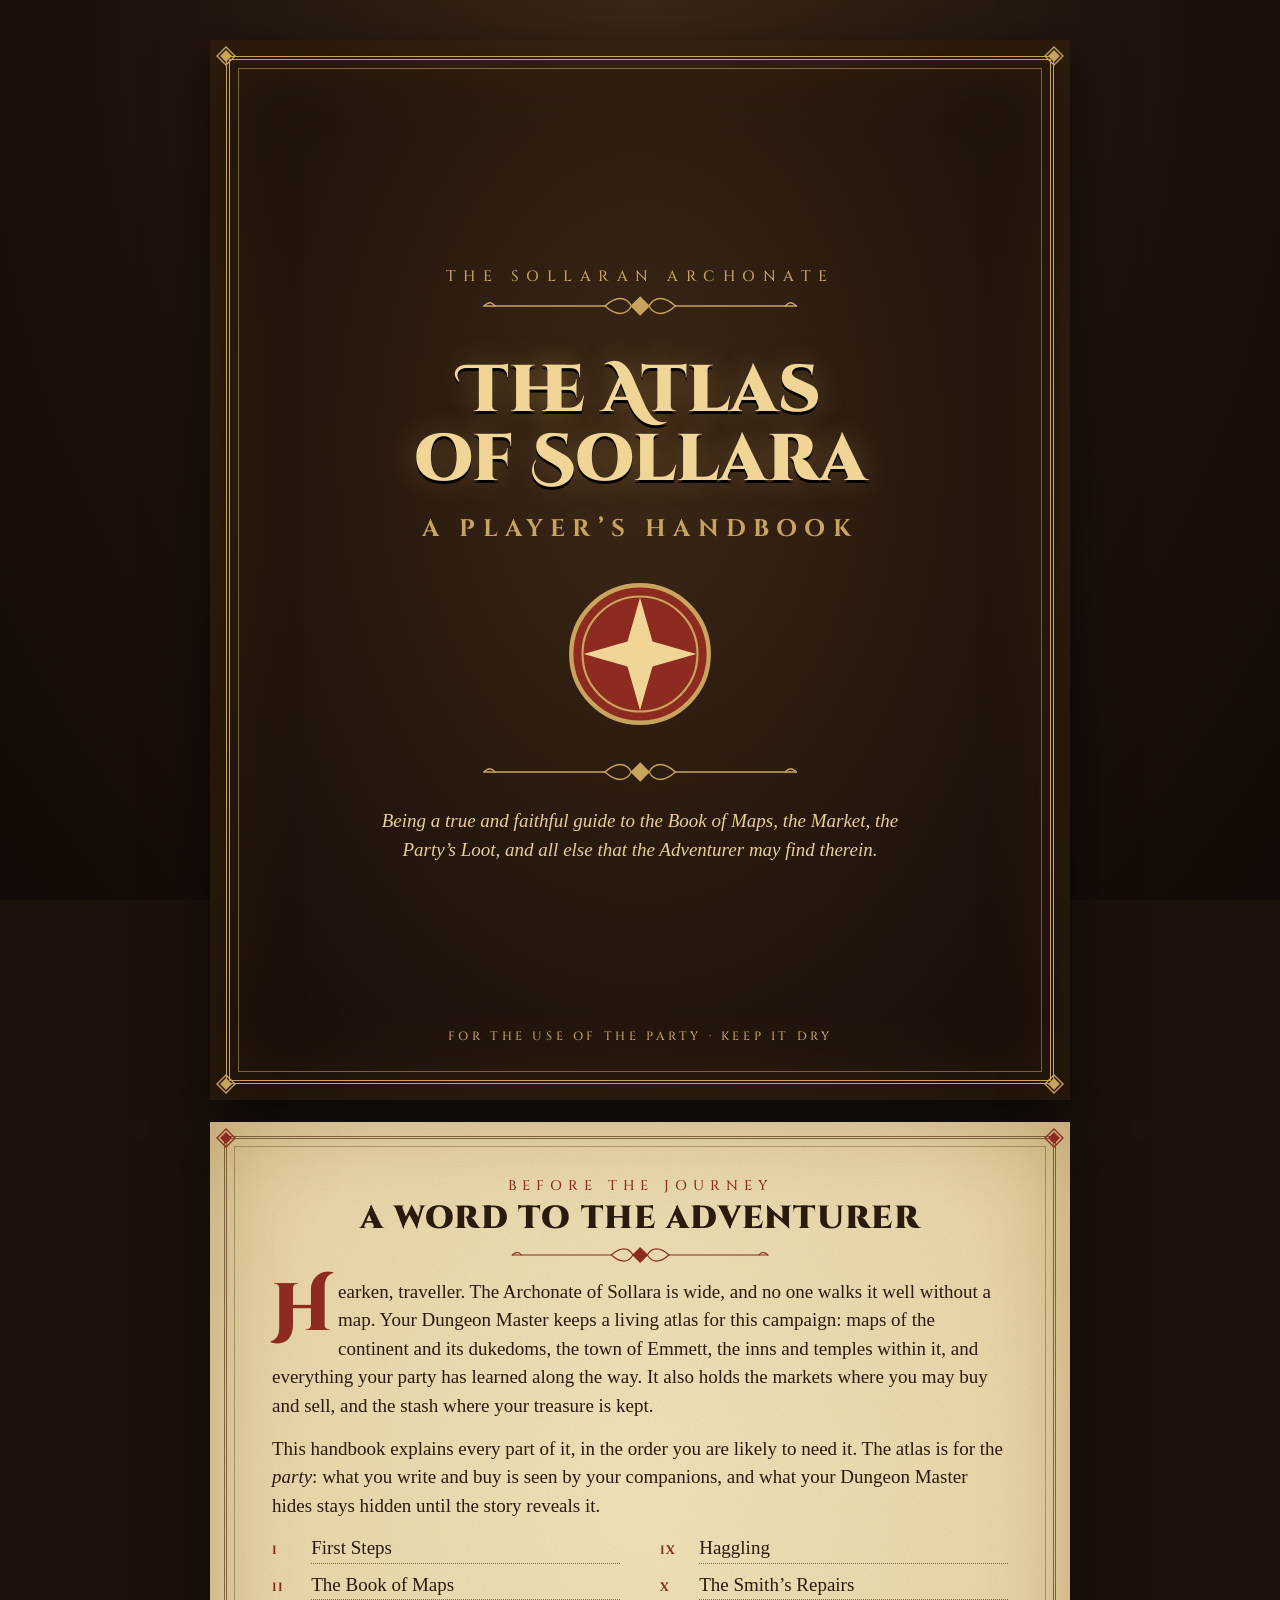
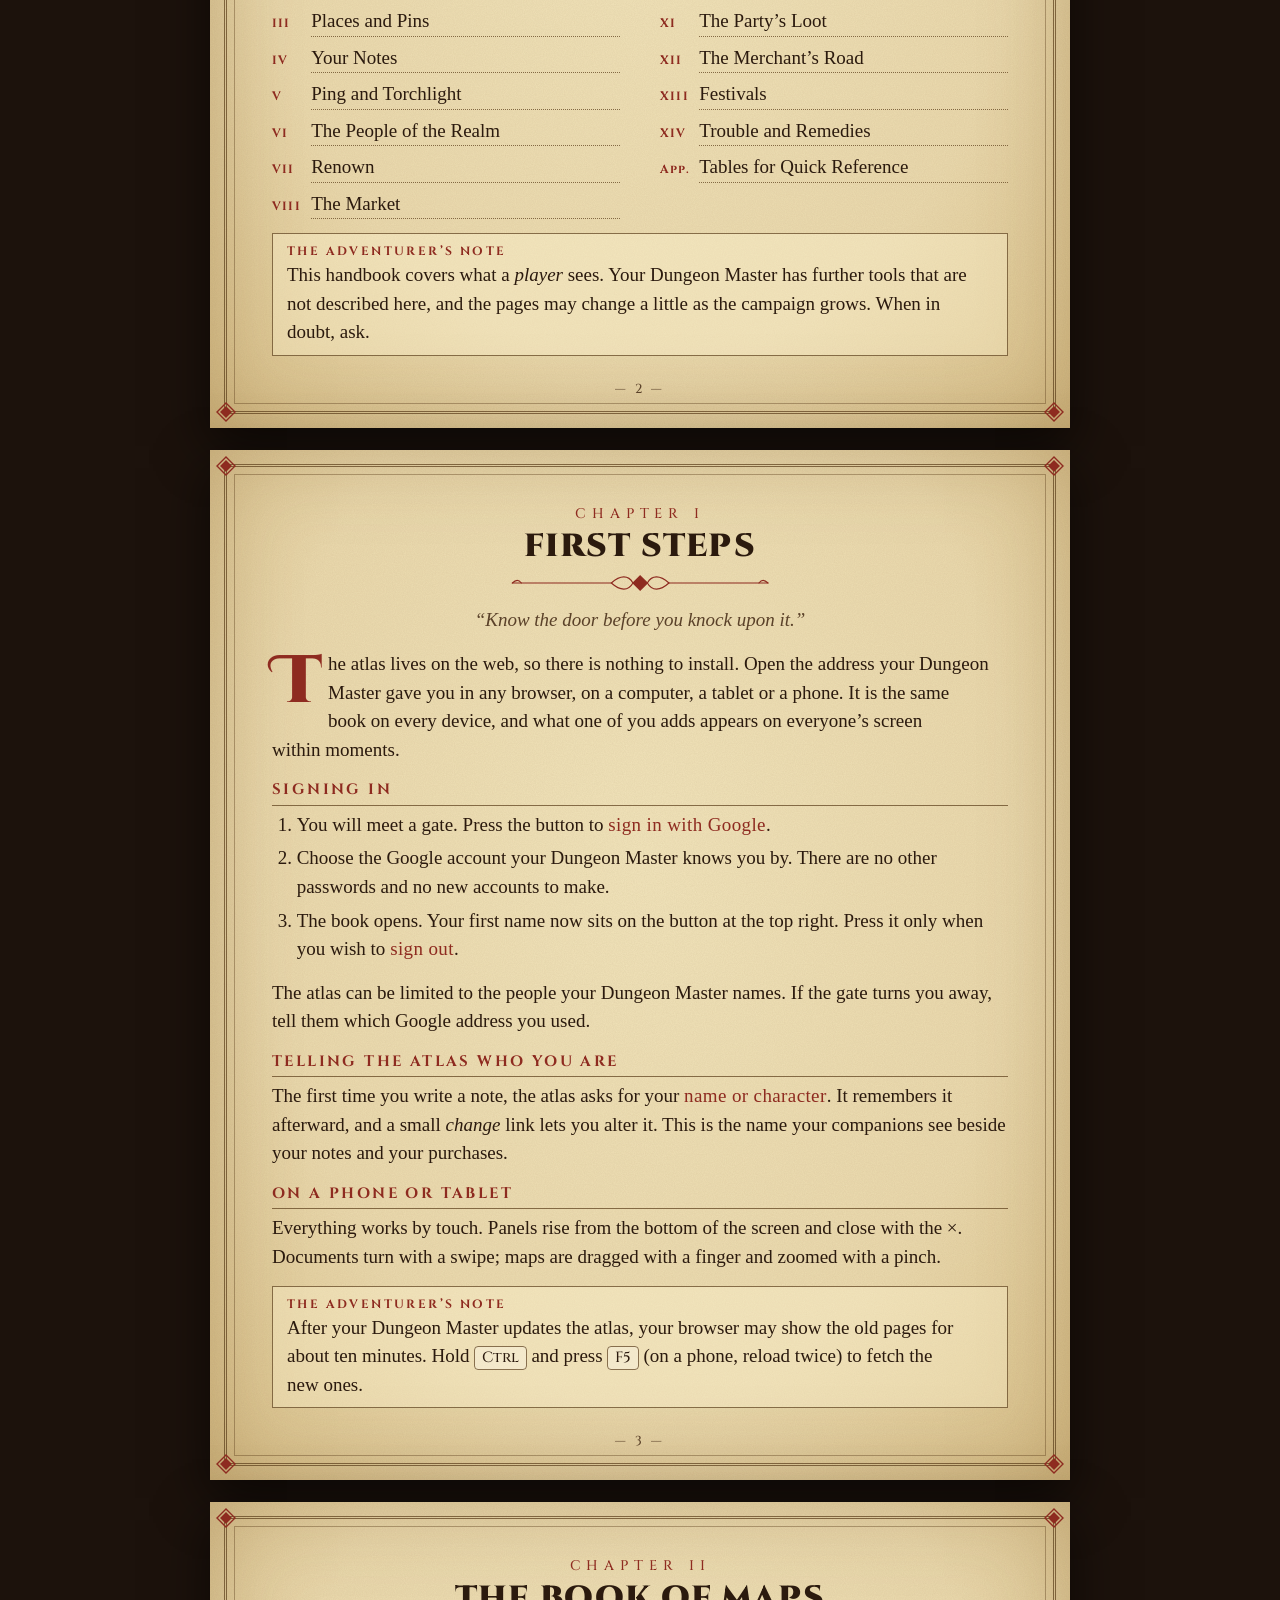
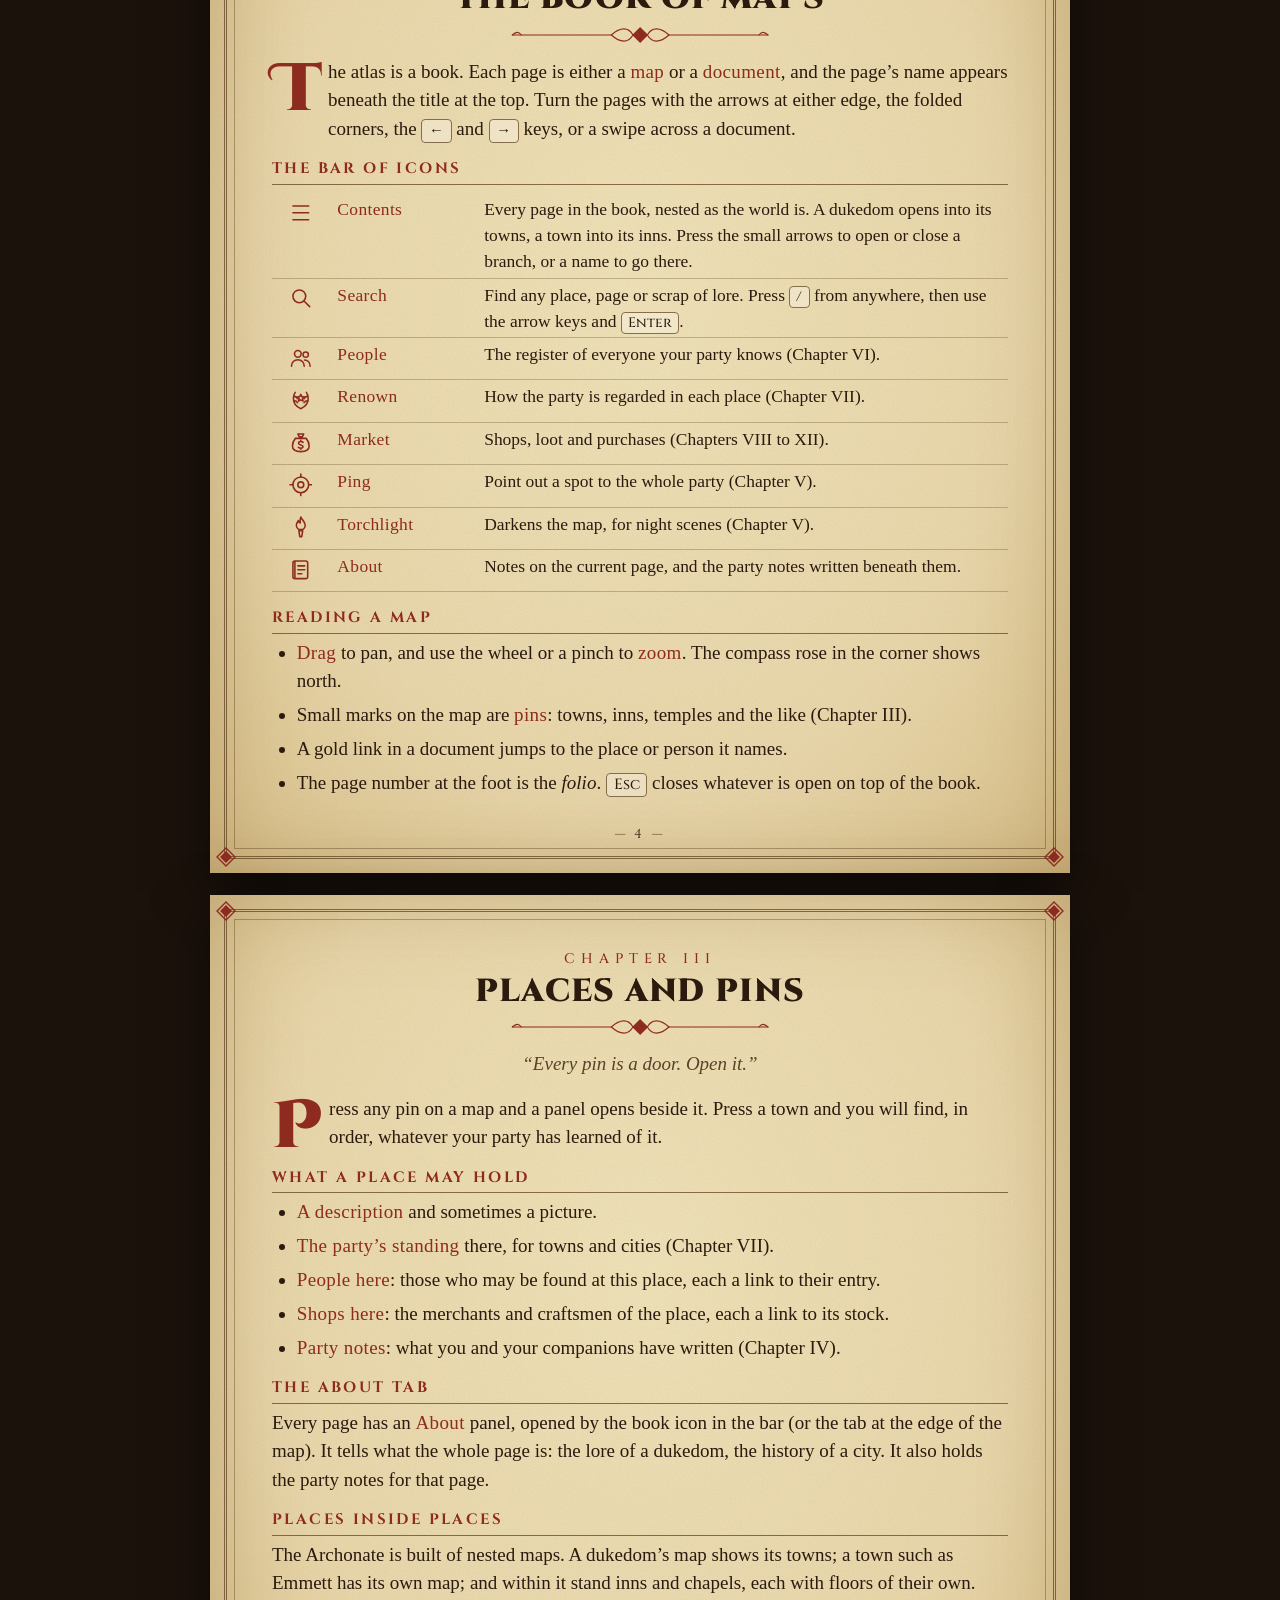
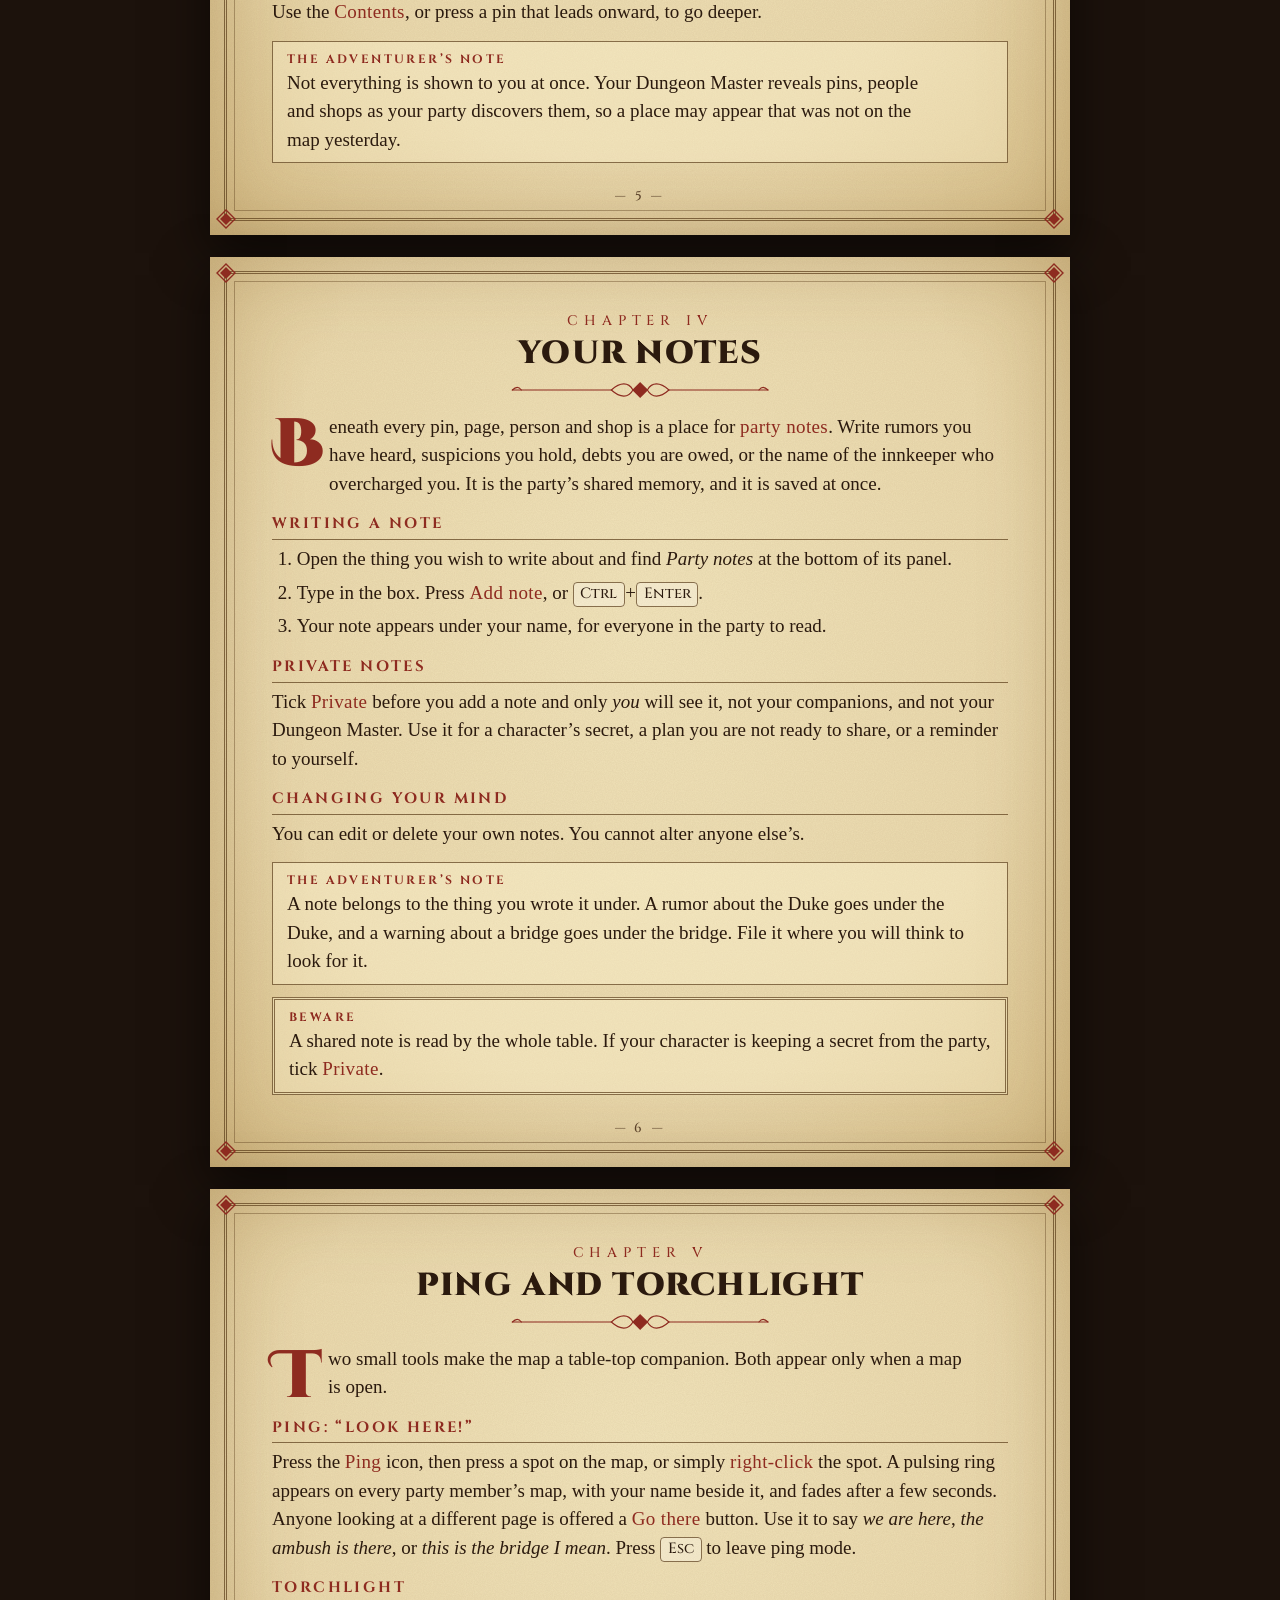
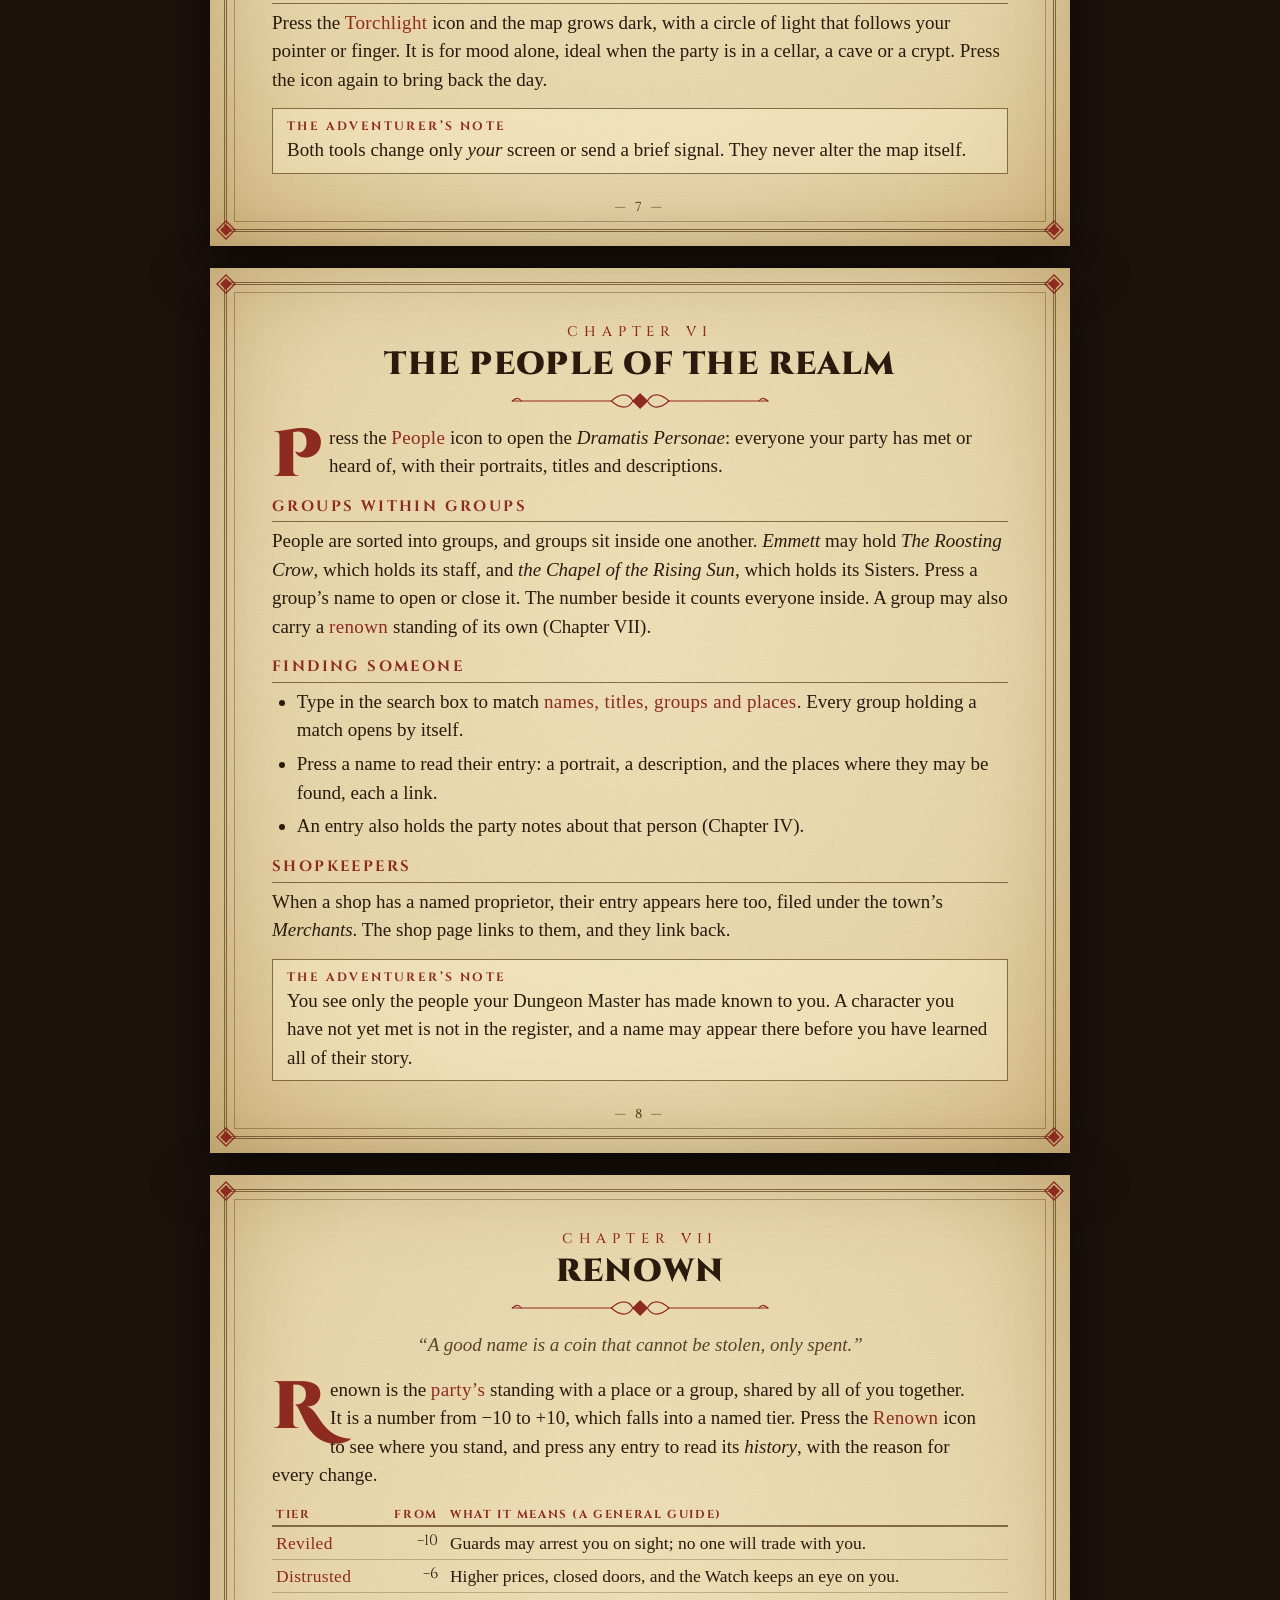
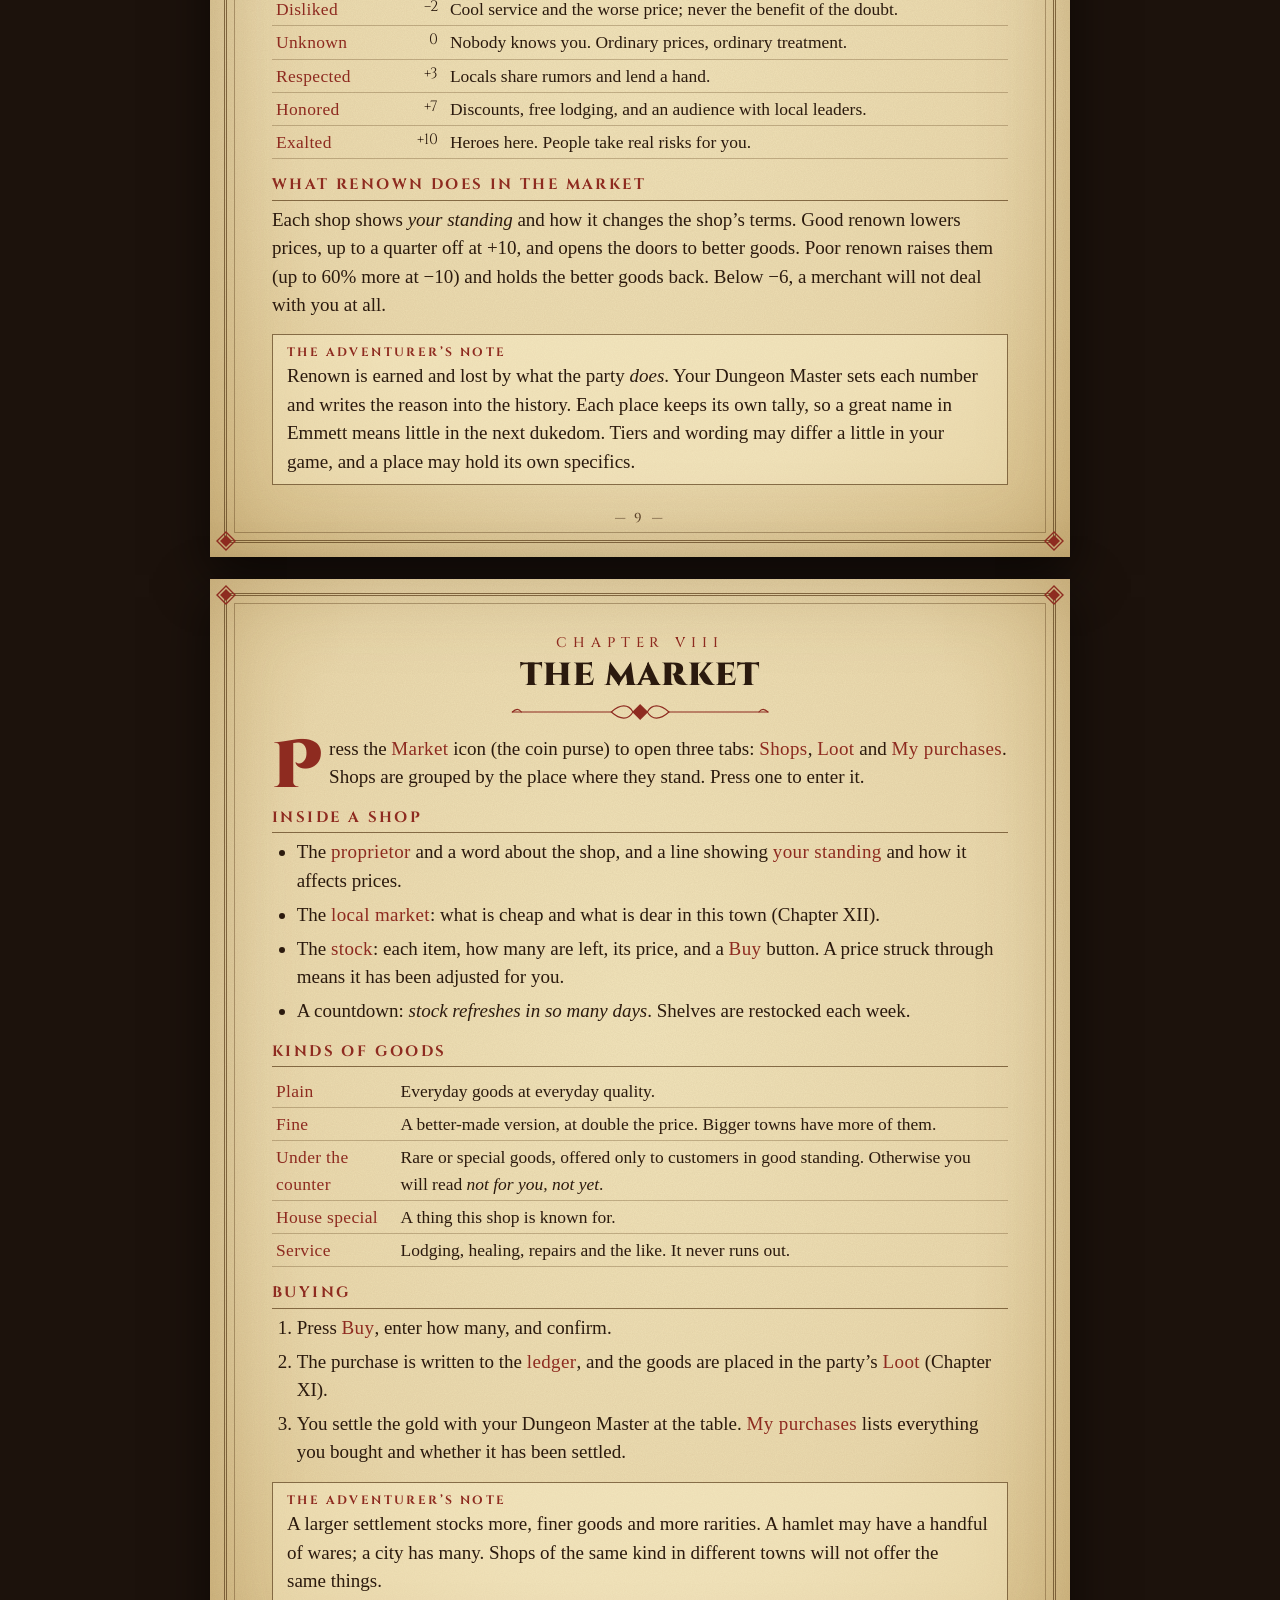
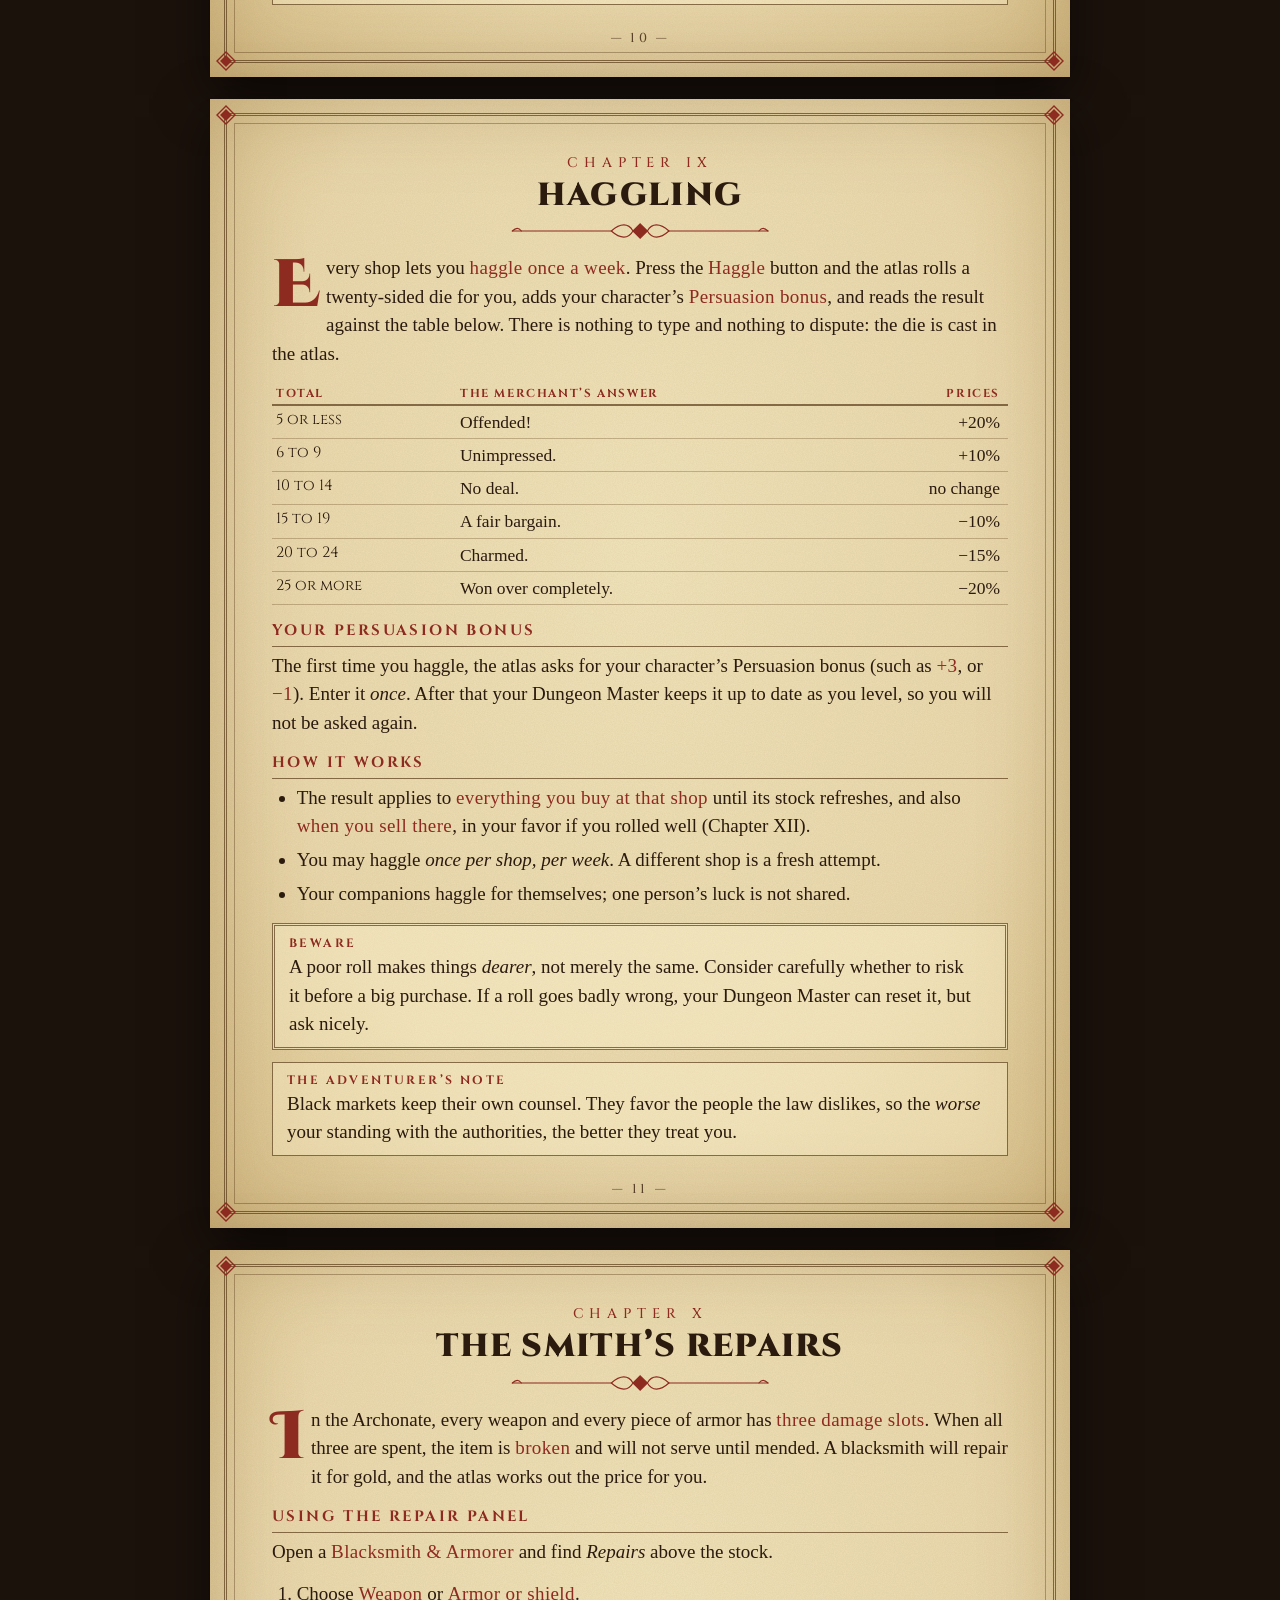
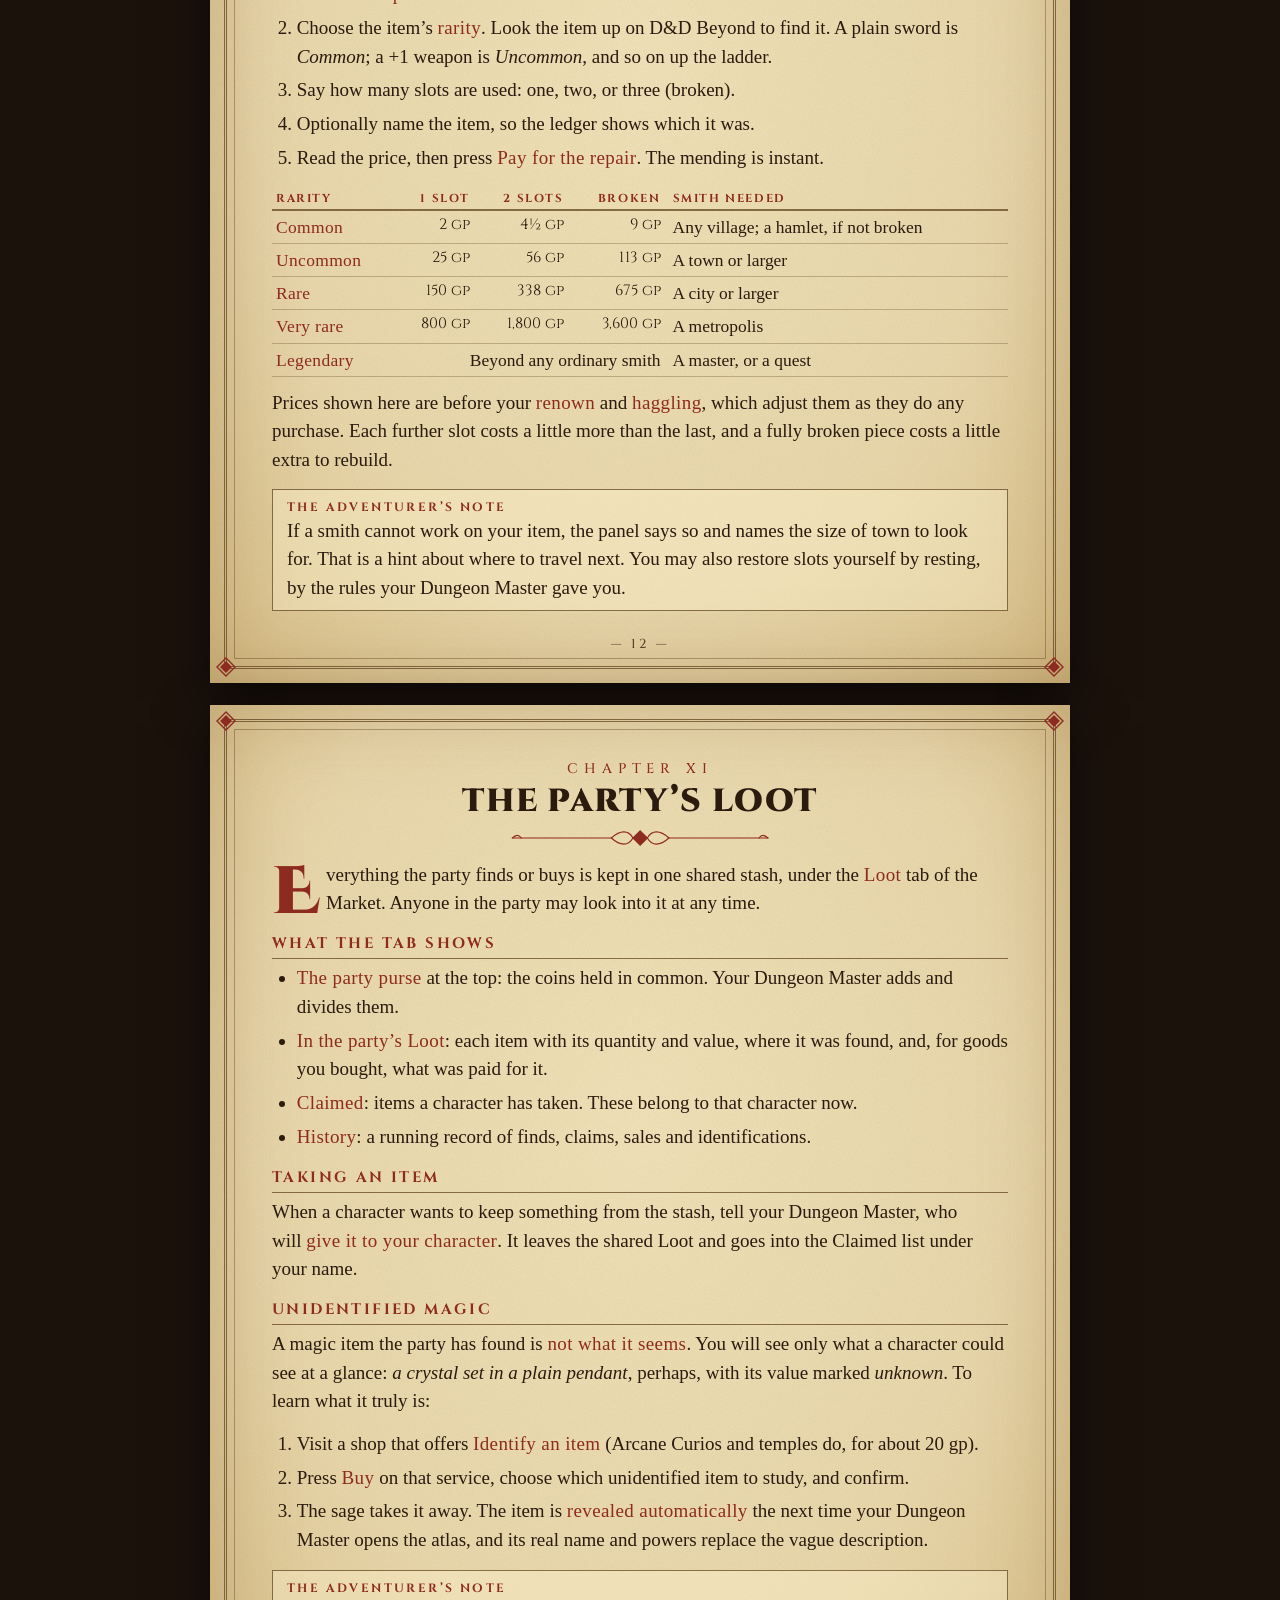
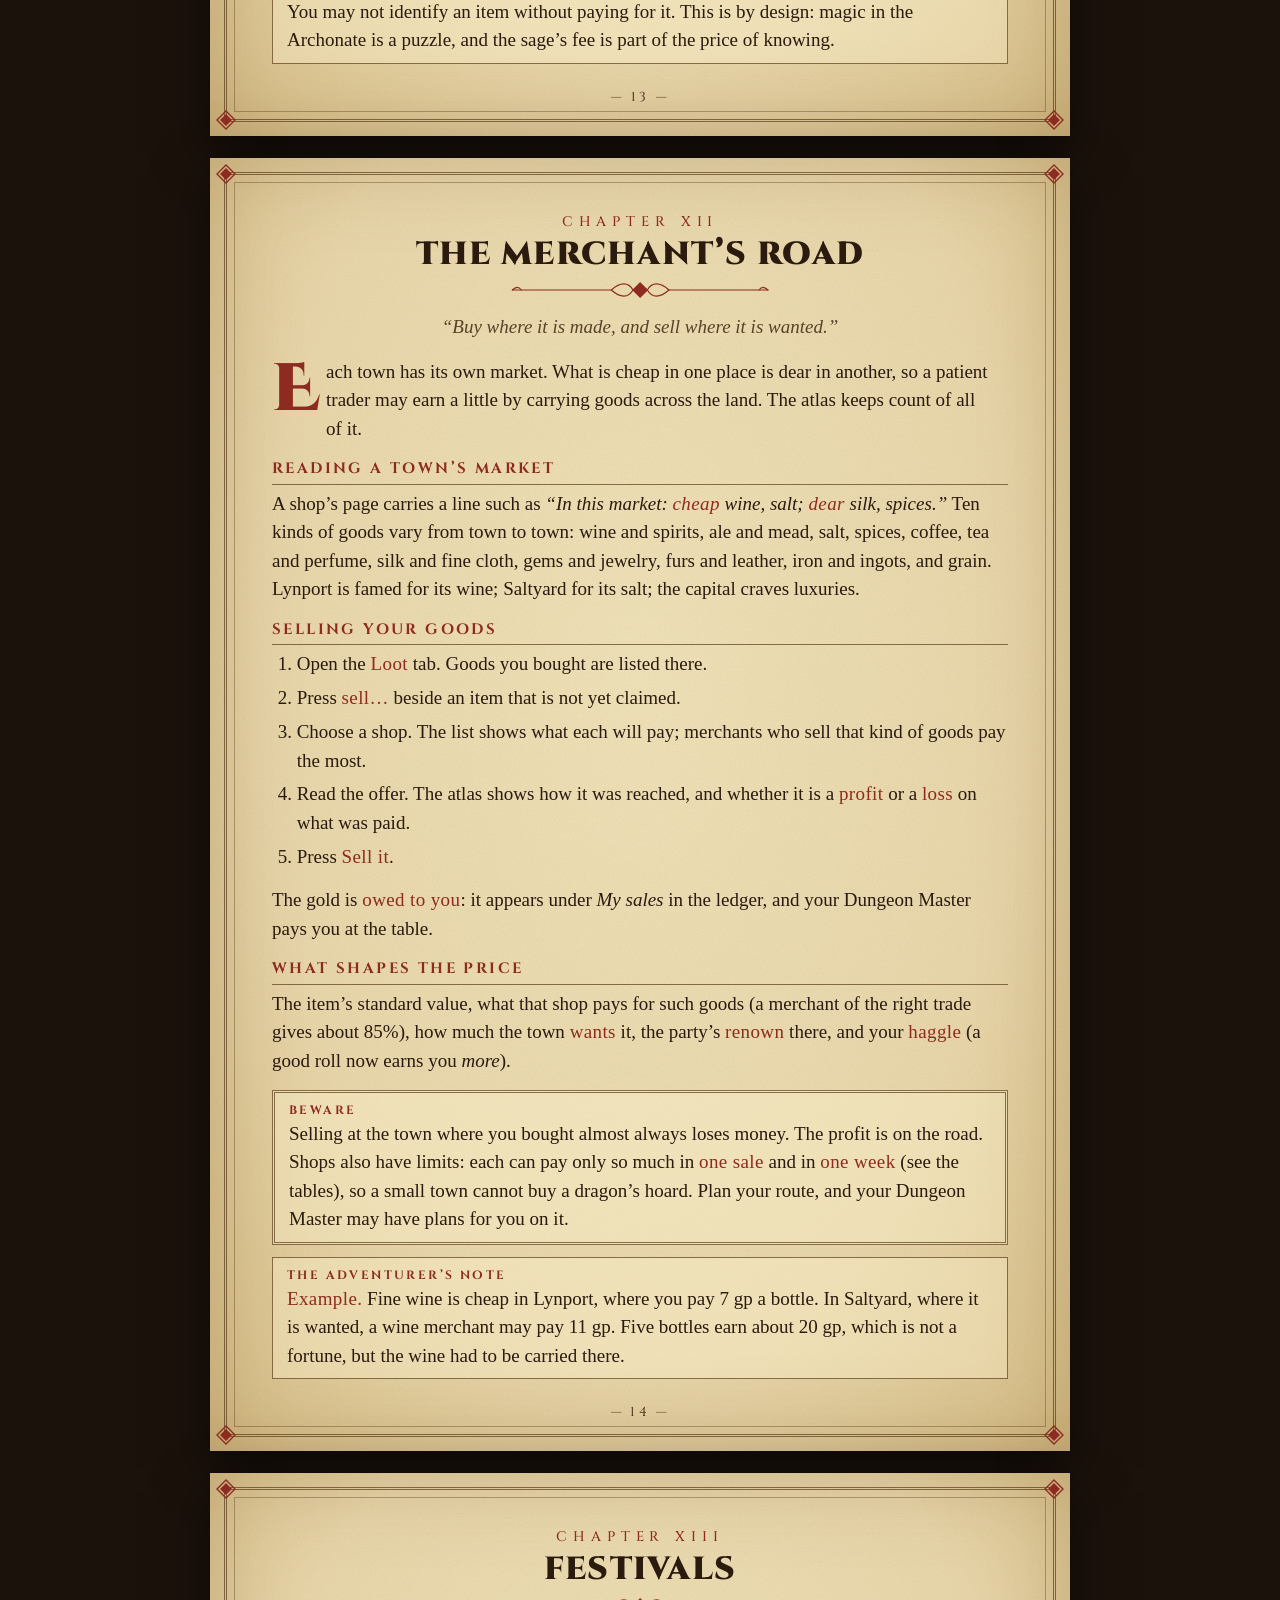
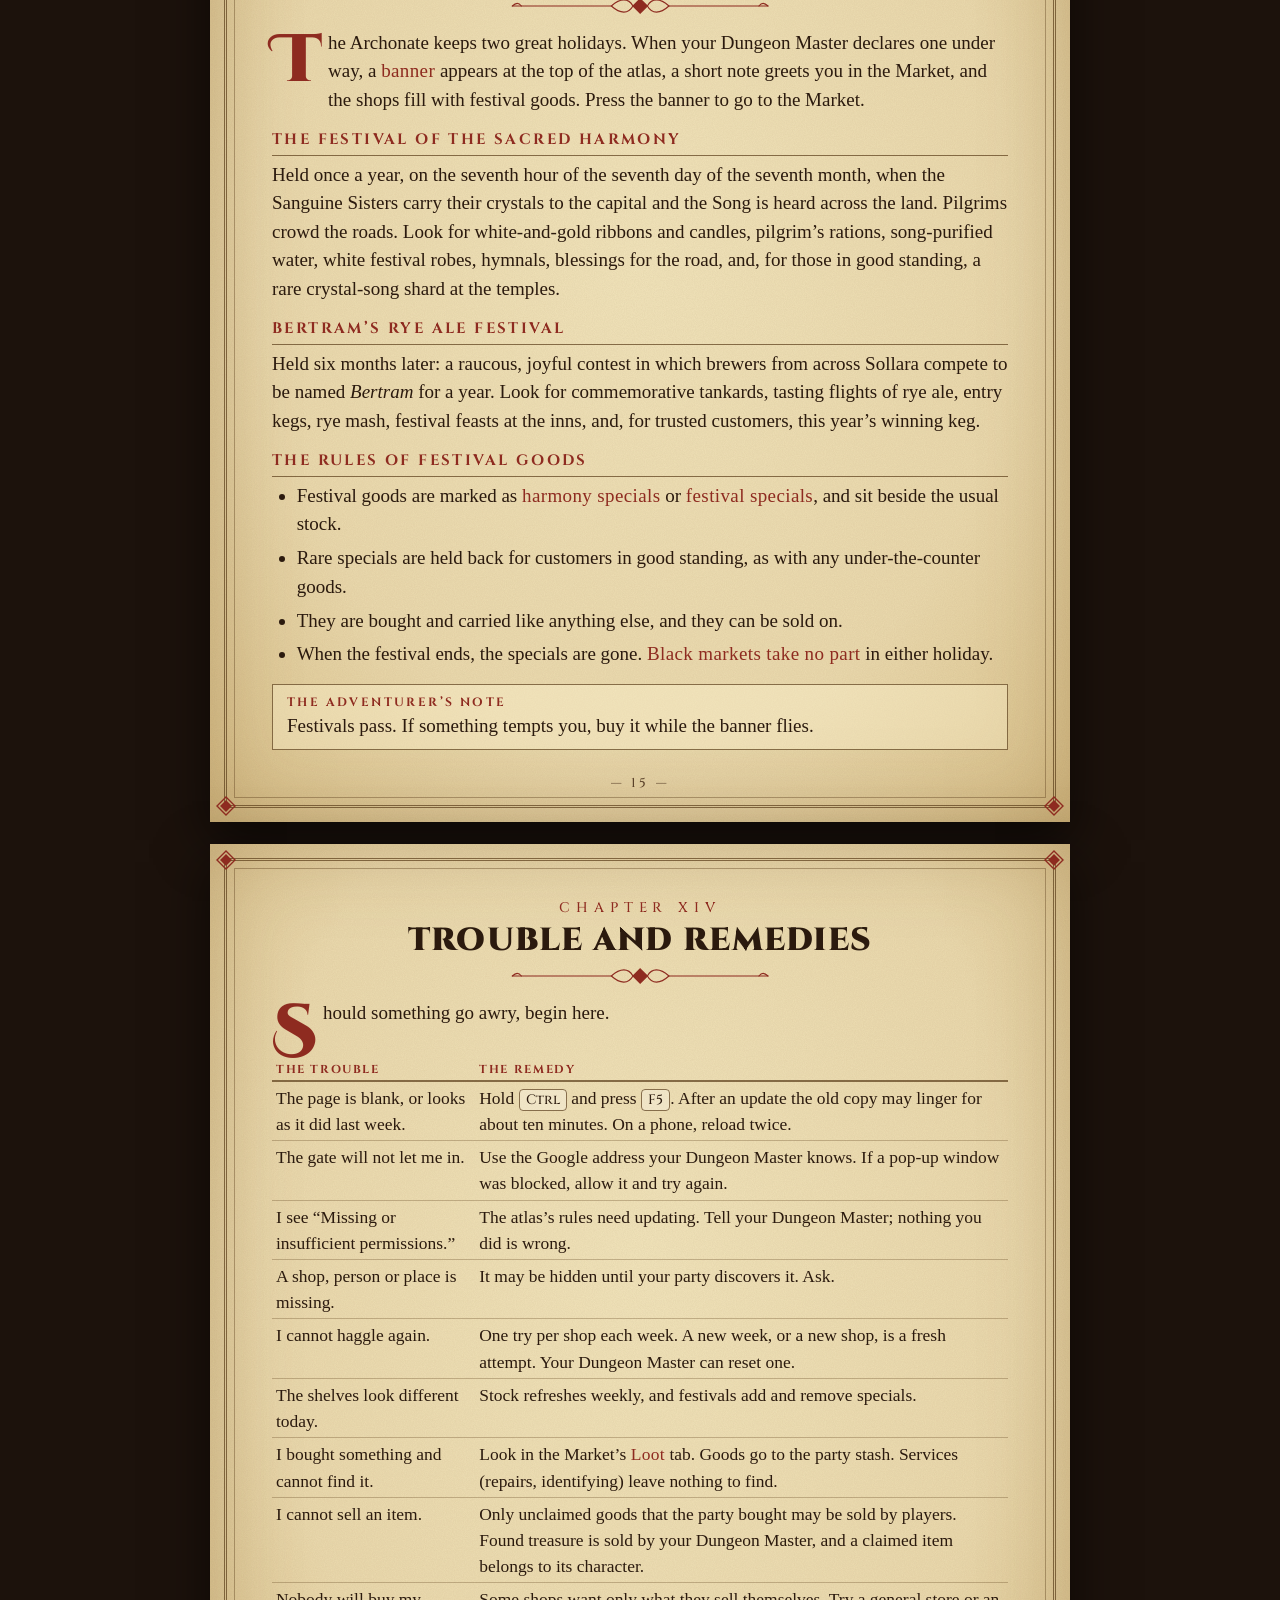
==== guide.html @ 82726ae9 "Add files via upload" ====
<!doctype html>
<html lang="en">
<head>
<meta charset="utf-8">
<meta name="viewport" content="width=device-width, initial-scale=1">
<title>The Atlas of Sollara: A Player's Handbook</title>
<meta name="theme-color" content="#1c120c">
<link rel="preconnect" href="https://fonts.googleapis.com">
<link rel="preconnect" href="https://fonts.gstatic.com" crossorigin>
<link href="https://fonts.googleapis.com/css2?family=Cinzel:wght@500;700;900&family=Cinzel+Decorative:wght@700;900&family=IM+Fell+English:ital@0;1&family=IM+Fell+English+SC&display=swap" rel="stylesheet">
<style>
:root {
  --paper: #ead9ad; --paper-lo: #d9c18a; --ink: #2b1a0e; --ink-soft: #5a4129; --wax: #8e2b20; --gold: #c9a45c; --gold-hi: #f0d596; --leather: #1c120c;
  --rule: rgba(90, 60, 25, .7);
}
* { box-sizing: border-box; }
html { background: var(--leather); }
body {
  margin: 0; padding: 18px 0 40px; color: var(--ink); font: 400 19px/1.5 'IM Fell English', Georgia, serif;
  background: radial-gradient(ellipse at 50% 0%, #3a2616 0%, #1c120c 60%, #120a06 100%) fixed;
  -webkit-font-smoothing: antialiased;
}
svg.i { width: 1em; height: 1em; fill: none; stroke: currentColor; stroke-width: 1.6; stroke-linecap: round; stroke-linejoin: round; vertical-align: -.14em; }

/* ── a page of the book ───────────────────────────────────────── */
.sheet {
  position: relative; width: min(860px, calc(100vw - 20px)); margin: 22px auto; padding: 54px 62px 60px;
  background:
    url("data:image/svg+xml;utf8,<svg xmlns='http://www.w3.org/2000/svg' width='220' height='220'><filter id='n'><feTurbulence type='fractalNoise' baseFrequency='.9' numOctaves='2' seed='4'/><feColorMatrix values='0 0 0 0 .35  0 0 0 0 .22  0 0 0 0 .1  0 0 0 .13 0'/></filter><rect width='220' height='220' filter='url(%23n)'/></svg>"),
    radial-gradient(ellipse at 50% 40%, #f1e4bb 0%, var(--paper) 62%, var(--paper-lo) 100%);
  box-shadow: 0 18px 50px rgba(0, 0, 0, .6), inset 0 0 90px rgba(120, 80, 30, .28);
  counter-increment: sheet;
}
.sheet::before { content: ''; position: absolute; inset: 14px; border: 3px double var(--rule); pointer-events: none; }
.sheet::after { content: ''; position: absolute; inset: 24px; border: 1px solid rgba(90, 60, 25, .4); pointer-events: none; }
.knot { position: absolute; width: 22px; height: 22px; z-index: 2; color: var(--wax); }
.knot.tl { top: 5px; left: 5px; } .knot.tr { top: 5px; right: 5px; } .knot.bl { bottom: 5px; left: 5px; } .knot.br { bottom: 5px; right: 5px; }
.folio { position: absolute; left: 0; right: 0; bottom: 30px; text-align: center; font: 500 13px 'Cinzel', serif; letter-spacing: .25em; color: var(--ink-soft); }
.folio::before { content: '\2014  ' counter(sheet) '  \2014'; }

/* ── type ─────────────────────────────────────────────────────── */
h1, h2, h3, h4 { font-family: 'Cinzel', serif; font-weight: 700; margin: 0; color: var(--ink); }
.chapter-no { text-align: center; font: 500 14px 'Cinzel', serif; letter-spacing: .42em; text-transform: uppercase; color: var(--wax); }
h2.ch { text-align: center; font: 900 32px/1.15 'Cinzel', serif; letter-spacing: .04em; margin: 6px 0 4px; text-transform: uppercase; }
.rule { display: block; margin: 8px auto 14px; width: 62%; color: var(--wax); }
.epigraph { text-align: center; font-style: italic; color: var(--ink-soft); margin: 0 auto 16px; max-width: 34em; }
p { margin: 0 0 .75em; text-wrap: pretty; }
.chapter > p.lead::first-letter {
  font: 900 3.55em/.82 'Cinzel Decorative', serif; color: var(--wax); float: left; padding: .06em .09em 0 0;
}
h3 { font-size: 15px; letter-spacing: .16em; text-transform: uppercase; margin: 15px 0 5px; color: var(--wax); border-bottom: 1px solid var(--rule); padding-bottom: 3px; }
ul, ol { margin: 0 0 .8em; padding-left: 1.3em; } li { margin-bottom: .28em; }
b, strong { font-weight: 400; color: var(--wax); font-family: 'IM Fell English SC', 'IM Fell English', serif; letter-spacing: .02em; }
em { color: var(--ink); }
kbd { font: 500 .78em 'Cinzel', serif; padding: .08em .45em; border: 1px solid var(--rule); border-radius: 4px; background: rgba(255, 255, 255, .28); white-space: nowrap; }
.num { font-family: 'Cinzel', serif; font-size: .86em; }

.note, .warn { margin: 12px 0; padding: 9px 14px 8px; border: 1px solid var(--rule); background: rgba(255, 245, 210, .34); position: relative; }
.note::before, .warn::before { content: 'The Adventurer\2019s Note'; display: block; font: 700 12px 'Cinzel', serif; letter-spacing: .2em; text-transform: uppercase; color: var(--wax); margin-bottom: 2px; }
.warn { border-style: double; border-width: 3px; }
.warn::before { content: 'Beware'; }
.note p:last-child, .warn p:last-child { margin-bottom: 0; }

table { width: 100%; border-collapse: collapse; margin: 8px 0 12px; font-size: .92em; }
th { font: 700 11.5px 'Cinzel', serif; letter-spacing: .14em; text-transform: uppercase; text-align: left; color: var(--wax); border-bottom: 2px solid var(--rule); padding: 3px 8px 3px 4px; }
td { padding: 3px 8px 3px 4px; border-bottom: 1px solid rgba(90, 60, 25, .3); vertical-align: top; }
td.r, th.r { text-align: right; }
.two { display: grid; grid-template-columns: 1fr 1fr; gap: 0 28px; }
.icons td:first-child { width: 2.6em; text-align: center; font-size: 1.35em; color: var(--wax); }
.icons td:nth-child(2) { white-space: nowrap; width: 8.4em; }

/* ── cover ────────────────────────────────────────────────────── */
.cover { background: radial-gradient(ellipse at 50% 38%, #3b2716 0%, #24160d 58%, #150c07 100%); color: var(--gold-hi); min-height: 1060px; display: flex; flex-direction: column; align-items: center; justify-content: center; text-align: center; padding: 70px 70px; }
.cover::before { border: 4px double var(--gold); inset: 16px; } .cover::after { border: 1px solid rgba(201, 164, 92, .55); inset: 28px; }
.cover .knot { color: var(--gold); }
.cover .small { font: 500 15px 'Cinzel', serif; letter-spacing: .5em; text-transform: uppercase; color: var(--gold); }
.cover h1 { font: 900 66px/1.05 'Cinzel Decorative', serif; color: var(--gold-hi); margin: 26px 0 10px; text-shadow: 0 3px 0 #000, 0 0 30px rgba(201, 164, 92, .3); }
.cover .sub { font: 700 24px 'Cinzel', serif; letter-spacing: .3em; text-transform: uppercase; color: var(--gold); margin: 8px 0 10px; }
.cover .seal { width: 150px; height: 150px; margin: 24px 0; color: var(--gold); }
.cover .seal circle { fill: #8e2b20; stroke: var(--gold); stroke-width: .7; } .cover .seal path { fill: var(--gold-hi); stroke: none; }
.cover p { max-width: 28em; font-style: italic; color: #e8cf94; margin: 10px auto; }
.cover .base { position: absolute; left: 0; right: 0; bottom: 56px; font: 500 12px 'Cinzel', serif; letter-spacing: .3em; text-transform: uppercase; color: var(--gold); }
.cover .rule { color: var(--gold); }
.cover .folio { display: none; }

/* ── contents ─────────────────────────────────────────────────── */
.toc { list-style: none; padding: 0; margin: 14px 0; columns: 2; column-gap: 40px; }
.toc li { break-inside: avoid; margin: 0 0 7px; display: flex; gap: 8px; align-items: baseline; }
.toc a { color: var(--ink); text-decoration: none; flex: 1; border-bottom: 1px dotted var(--rule); }
.toc a:hover { color: var(--wax); }
.toc .n { font: 700 12px 'Cinzel', serif; color: var(--wax); letter-spacing: .1em; width: 2.6em; }

@media (max-width: 720px) {
  body { font-size: 17.5px; }
  .sheet { padding: 40px 24px 52px; }
  h2.ch { font-size: 24px; } .cover h1 { font-size: 40px; } .cover .sub { font-size: 17px; letter-spacing: .2em; }
  .toc { columns: 1; } .two { grid-template-columns: 1fr; }
  .cover { min-height: 780px; padding: 50px 28px; }
}

/* ── printing: every sheet becomes one Letter page ────────────── */
@page { size: Letter; margin: 0; }
@media print {
  html, body { background: #fff !important; }
  body { padding: 0; font-size: 11.4pt; line-height: 1.38; -webkit-print-color-adjust: exact; print-color-adjust: exact; }
  .sheet { width: 8.5in; height: 11in; margin: 0; padding: .62in .78in .7in; box-shadow: none; break-after: page; page-break-after: always; overflow: hidden; }
  .sheet:last-child { break-after: auto; page-break-after: auto; }
  .sheet::before { inset: .24in; } .sheet::after { inset: .34in; }
  .cover { min-height: 0; }
  h2.ch { font-size: 26pt; } .cover h1 { font-size: 54pt; }
  .folio { bottom: .5in; }
  h3 { margin-top: 10px; } .note, .warn { margin: 8px 0; } p { margin-bottom: .55em; }
}
</style>
</head>
<body>

<svg width="0" height="0" style="position:absolute" aria-hidden="true">
  <defs>
    <symbol id="fl" viewBox="0 0 300 20"><g fill="none" stroke="currentColor" stroke-width="1.3" stroke-linecap="round">
      <path d="M8 10H118M182 10H292"/><path d="M118 10c10-9 19-9 24 0-5 9-14 9-24 0zM182 10c-10-9-19-9-24 0 5 9 14 9 24 0z"/>
      <path d="M150 2l8 8-8 8-8-8z" fill="currentColor"/><path d="M8 10c4-4 7-4 10 0M292 10c-4-4-7-4-10 0"/></g></symbol>
    <symbol id="kn" viewBox="0 0 22 22"><g fill="none" stroke="currentColor" stroke-width="1.4"><path d="M11 2l9 9-9 9-9-9z"/><path d="M11 6l5 5-5 5-5-5z" fill="currentColor"/></g></symbol>
    <symbol id="seal" viewBox="0 0 24 24"><circle cx="12" cy="12" r="11" fill="#8e2b20" stroke="#c9a45c" stroke-width=".7"/><circle cx="12" cy="12" r="9.2" fill="none" stroke="#c9a45c" stroke-width=".35"/><path d="M12 3l2 7 7 2-7 2-2 7-2-7-7-2 7-2z" fill="#f0d596"/></symbol>
    <symbol id="d20" viewBox="0 0 24 24"><path d="M12 2l9 5v10l-9 5-9-5V7zM12 7l5 8H7zM12 2v5M3 7l4 8M21 7l-4 8M12 22l-5-7M12 22l5-7"/></symbol>
    <symbol id="coins" viewBox="0 0 24 24"><ellipse cx="12" cy="6.5" rx="7" ry="3"/><path d="M5 6.5v4c0 1.7 3.1 3 7 3s7-1.3 7-3v-4M5 10.5v4c0 1.7 3.1 3 7 3s7-1.3 7-3v-4"/></symbol>
    <symbol id="anvil" viewBox="0 0 24 24"><path d="M3 8h14c2.5 0 3.6 1.6 4.5 3-2 0-4 .6-5 2.2L15 15h-3v3h4v2.5H7V18h4v-3H9c-.8-2-2.4-4-6-4z"/></symbol>
    <symbol id="flask" viewBox="0 0 24 24"><path d="M9 3h6M10 3v6l-5.2 9.2A2 2 0 0 0 6.5 21h11a2 2 0 0 0 1.7-2.8L14 9V3M7.5 15h9"/></symbol>
    <symbol id="compass" viewBox="0 0 24 24"><circle cx="12" cy="12" r="9"/><path d="M12 5l2.3 6.7L12 19l-2.3-7.3zM12 1v2M12 21v2M1 12h2M21 12h2"/></symbol>
    <symbol id="scroll" viewBox="0 0 24 24"><path d="M6 3h11a2 2 0 0 1 2 2v13a3 3 0 0 1-3 3H8a3 3 0 0 1-3-3V6a3 3 0 0 1 1-3zM9 8h7M9 12h7M9 16h4"/></symbol>
  </defs>
</svg>

<!-- ═══════════ COVER ═══════════ -->
<section class="sheet cover" id="top">
  <svg class="knot tl"><use href="#kn"/></svg><svg class="knot tr"><use href="#kn"/></svg><svg class="knot bl"><use href="#kn"/></svg><svg class="knot br"><use href="#kn"/></svg>
  <div class="small">The Sollaran Archonate</div>
  <svg class="rule" viewBox="0 0 300 20" width="320" height="22"><use href="#fl"/></svg>
  <h1>The Atlas<br>of Sollara</h1>
  <div class="sub">A Player&rsquo;s Handbook</div>
  <svg class="seal" viewBox="0 0 24 24"><use href="#seal"/></svg>
  <svg class="rule" viewBox="0 0 300 20" width="320" height="22"><use href="#fl"/></svg>
  <p>Being a true and faithful guide to the Book of Maps, the Market, the Party&rsquo;s Loot, and all else that the Adventurer may find therein.</p>
  <div class="base">For the use of the Party &middot; Keep it dry</div>
</section>

<!-- ═══════════ CONTENTS ═══════════ -->
<section class="sheet" id="contents">
  <svg class="knot tl"><use href="#kn"/></svg><svg class="knot tr"><use href="#kn"/></svg><svg class="knot bl"><use href="#kn"/></svg><svg class="knot br"><use href="#kn"/></svg>
  <div class="chapter">
    <div class="chapter-no">Before the Journey</div>
    <h2 class="ch">A Word to the Adventurer</h2>
    <svg class="rule" viewBox="0 0 300 20" width="260" height="18"><use href="#fl"/></svg>
    <p class="lead">Hearken, traveller. The Archonate of Sollara is wide, and no one walks it well without a map. Your Dungeon Master keeps a living atlas for this campaign: maps of the continent and its dukedoms, the town of Emmett, the inns and temples within it, and everything your party has learned along the way. It also holds the markets where you may buy and sell, and the stash where your treasure is kept.</p>
    <p>This handbook explains every part of it, in the order you are likely to need it. The atlas is for the <em>party</em>: what you write and buy is seen by your companions, and what your Dungeon Master hides stays hidden until the story reveals it.</p>
    <ol class="toc">
      <li><span class="n">I</span><a href="#c1">First Steps</a></li>
      <li><span class="n">II</span><a href="#c2">The Book of Maps</a></li>
      <li><span class="n">III</span><a href="#c3">Places and Pins</a></li>
      <li><span class="n">IV</span><a href="#c4">Your Notes</a></li>
      <li><span class="n">V</span><a href="#c5">Ping and Torchlight</a></li>
      <li><span class="n">VI</span><a href="#c6">The People of the Realm</a></li>
      <li><span class="n">VII</span><a href="#c7">Renown</a></li>
      <li><span class="n">VIII</span><a href="#c8">The Market</a></li>
      <li><span class="n">IX</span><a href="#c9">Haggling</a></li>
      <li><span class="n">X</span><a href="#c10">The Smith&rsquo;s Repairs</a></li>
      <li><span class="n">XI</span><a href="#c11">The Party&rsquo;s Loot</a></li>
      <li><span class="n">XII</span><a href="#c12">The Merchant&rsquo;s Road</a></li>
      <li><span class="n">XIII</span><a href="#c13">Festivals</a></li>
      <li><span class="n">XIV</span><a href="#c14">Trouble and Remedies</a></li>
      <li><span class="n">App.</span><a href="#c15">Tables for Quick Reference</a></li>
    </ol>
    <div class="note"><p>This handbook covers what a <em>player</em> sees. Your Dungeon Master has further tools that are not described here, and the pages may change a little as the campaign grows. When in doubt, ask.</p></div>
  </div>
  <div class="folio"></div>
</section>

<!-- ═══════════ I ═══════════ -->
<section class="sheet" id="c1">
  <svg class="knot tl"><use href="#kn"/></svg><svg class="knot tr"><use href="#kn"/></svg><svg class="knot bl"><use href="#kn"/></svg><svg class="knot br"><use href="#kn"/></svg>
  <div class="chapter">
    <div class="chapter-no">Chapter I</div>
    <h2 class="ch">First Steps</h2>
    <svg class="rule" viewBox="0 0 300 20" width="260" height="18"><use href="#fl"/></svg>
    <p class="epigraph">&ldquo;Know the door before you knock upon it.&rdquo;</p>
    <p class="lead">The atlas lives on the web, so there is nothing to install. Open the address your Dungeon Master gave you in any browser, on a computer, a tablet or a phone. It is the same book on every device, and what one of you adds appears on everyone&rsquo;s screen within moments.</p>
    <h3>Signing in</h3>
    <ol>
      <li>You will meet a gate. Press the button to <b>sign in with Google</b>.</li>
      <li>Choose the Google account your Dungeon Master knows you by. There are no other passwords and no new accounts to make.</li>
      <li>The book opens. Your first name now sits on the button at the top right. Press it only when you wish to <b>sign out</b>.</li>
    </ol>
    <p>The atlas can be limited to the people your Dungeon Master names. If the gate turns you away, tell them which Google address you used.</p>
    <h3>Telling the atlas who you are</h3>
    <p>The first time you write a note, the atlas asks for your <b>name or character</b>. It remembers it afterward, and a small <em>change</em> link lets you alter it. This is the name your companions see beside your notes and your purchases.</p>
    <h3>On a phone or tablet</h3>
    <p>Everything works by touch. Panels rise from the bottom of the screen and close with the &times;. Documents turn with a swipe; maps are dragged with a finger and zoomed with a pinch.</p>
    <div class="note"><p>After your Dungeon Master updates the atlas, your browser may show the old pages for about ten minutes. Hold <kbd>Ctrl</kbd> and press <kbd>F5</kbd> (on a phone, reload twice) to fetch the new ones.</p></div>
  </div>
  <div class="folio"></div>
</section>

<!-- ═══════════ II ═══════════ -->
<section class="sheet" id="c2">
  <svg class="knot tl"><use href="#kn"/></svg><svg class="knot tr"><use href="#kn"/></svg><svg class="knot bl"><use href="#kn"/></svg><svg class="knot br"><use href="#kn"/></svg>
  <div class="chapter">
    <div class="chapter-no">Chapter II</div>
    <h2 class="ch">The Book of Maps</h2>
    <svg class="rule" viewBox="0 0 300 20" width="260" height="18"><use href="#fl"/></svg>
    <p class="lead">The atlas is a book. Each page is either a <b>map</b> or a <b>document</b>, and the page&rsquo;s name appears beneath the title at the top. Turn the pages with the arrows at either edge, the folded corners, the <kbd>&larr;</kbd> and <kbd>&rarr;</kbd> keys, or a swipe across a document.</p>
    <h3>The bar of icons</h3>
    <table class="icons">
      <tr><td><svg class="i" viewBox="0 0 24 24"><path d="M4 5h16M4 12h16M4 19h16"/></svg></td><td><b>Contents</b></td><td>Every page in the book, nested as the world is. A dukedom opens into its towns, a town into its inns. Press the small arrows to open or close a branch, or a name to go there.</td></tr>
      <tr><td><svg class="i" viewBox="0 0 24 24"><circle cx="10.5" cy="10.5" r="6.5"/><path d="M15.5 15.5L21 21"/></svg></td><td><b>Search</b></td><td>Find any place, page or scrap of lore. Press <kbd>/</kbd> from anywhere, then use the arrow keys and <kbd>Enter</kbd>.</td></tr>
      <tr><td><svg class="i" viewBox="0 0 24 24"><circle cx="9" cy="8" r="3.4"/><path d="M2.5 20.5c0-3.8 2.9-6.6 6.5-6.6s6.5 2.8 6.5 6.6"/><circle cx="17" cy="8.8" r="2.7"/><path d="M15.8 14.2c3.2.2 5.7 2.7 5.7 6.3"/></svg></td><td><b>People</b></td><td>The register of everyone your party knows (Chapter VI).</td></tr>
      <tr><td><svg class="i" viewBox="0 0 24 24"><path d="M12 21c-4.2-1.6-7.5-5.6-7.5-10.5 0-2.3.7-4.4 1.8-6M12 21c4.2-1.6 7.5-5.6 7.5-10.5 0-2.3-.7-4.4-1.8-6"/><path d="M5.2 8.5c1.6 0 2.9.9 3.4 2.3M4.8 13c1.7-.2 3.2.6 3.9 2M18.8 8.5c-1.6 0-2.9.9-3.4 2.3M19.2 13c-1.7-.2-3.2.6-3.9 2"/><path d="M12 6.5l1.1 2.3 2.5.3-1.8 1.7.5 2.5-2.3-1.2-2.3 1.2.5-2.5-1.8-1.7 2.5-.3z"/></svg></td><td><b>Renown</b></td><td>How the party is regarded in each place (Chapter VII).</td></tr>
      <tr><td><svg class="i" viewBox="0 0 24 24"><path d="M9 3h6l-1.5 3h-3zM6.5 7.5h11c2 2.4 3 5 3 7.8C20.5 19 17 21 12 21s-8.5-2-8.5-5.7c0-2.8 1-5.4 3-7.8z"/><path d="M14.3 11.6c-.6-.6-1.4-.9-2.3-.9-1.3 0-2.3.7-2.3 1.7 0 2.3 4.6 1.2 4.6 3.4 0 1-1 1.7-2.3 1.7-1 0-1.9-.4-2.5-1M12 9.5v1.2M12 17.4v1.1"/></svg></td><td><b>Market</b></td><td>Shops, loot and purchases (Chapters VIII to XII).</td></tr>
      <tr><td><svg class="i" viewBox="0 0 24 24"><circle cx="12" cy="12" r="3"/><circle cx="12" cy="12" r="8"/><path d="M12 1v3M12 20v3M1 12h3M20 12h3"/></svg></td><td><b>Ping</b></td><td>Point out a spot to the whole party (Chapter V).</td></tr>
      <tr><td><svg class="i" viewBox="0 0 24 24"><path d="M12 2c1 3 4.5 4.6 4.5 8.4a4.5 4.5 0 0 1-9 0c0-2 1.2-3.4 2-4.7.4 1.3 1 2.1 1.9 2.4C11 6 11.3 4 12 2zM10 16h4l-1 6h-2z"/></svg></td><td><b>Torchlight</b></td><td>Darkens the map, for night scenes (Chapter V).</td></tr>
      <tr><td><svg class="i" viewBox="0 0 24 24"><path d="M6 3h11a2 2 0 0 1 2 2v14a2 2 0 0 1-2 2H6zM6 3a2 2 0 0 0-2 2v14a2 2 0 0 0 2 2M9 8h7M9 12h7M9 16h4"/></svg></td><td><b>About</b></td><td>Notes on the current page, and the party notes written beneath them.</td></tr>
    </table>
    <h3>Reading a map</h3>
    <ul>
      <li><b>Drag</b> to pan, and use the wheel or a pinch to <b>zoom</b>. The compass rose in the corner shows north.</li>
      <li>Small marks on the map are <b>pins</b>: towns, inns, temples and the like (Chapter III).</li>
      <li>A gold link in a document jumps to the place or person it names.</li>
      <li>The page number at the foot is the <em>folio</em>. <kbd>Esc</kbd> closes whatever is open on top of the book.</li>
    </ul>
  </div>
  <div class="folio"></div>
</section>

<!-- ═══════════ III ═══════════ -->
<section class="sheet" id="c3">
  <svg class="knot tl"><use href="#kn"/></svg><svg class="knot tr"><use href="#kn"/></svg><svg class="knot bl"><use href="#kn"/></svg><svg class="knot br"><use href="#kn"/></svg>
  <div class="chapter">
    <div class="chapter-no">Chapter III</div>
    <h2 class="ch">Places and Pins</h2>
    <svg class="rule" viewBox="0 0 300 20" width="260" height="18"><use href="#fl"/></svg>
    <p class="epigraph">&ldquo;Every pin is a door. Open it.&rdquo;</p>
    <p class="lead">Press any pin on a map and a panel opens beside it. Press a town and you will find, in order, whatever your party has learned of it.</p>
    <h3>What a place may hold</h3>
    <ul>
      <li><b>A description</b> and sometimes a picture.</li>
      <li><b>The party&rsquo;s standing</b> there, for towns and cities (Chapter VII).</li>
      <li><b>People here</b>: those who may be found at this place, each a link to their entry.</li>
      <li><b>Shops here</b>: the merchants and craftsmen of the place, each a link to its stock.</li>
      <li><b>Party notes</b>: what you and your companions have written (Chapter IV).</li>
    </ul>
    <h3>The About tab</h3>
    <p>Every page has an <b>About</b> panel, opened by the book icon in the bar (or the tab at the edge of the map). It tells what the whole page is: the lore of a dukedom, the history of a city. It also holds the party notes for that page.</p>
    <h3>Places inside places</h3>
    <p>The Archonate is built of nested maps. A dukedom&rsquo;s map shows its towns; a town such as Emmett has its own map; and within it stand inns and chapels, each with floors of their own. Use the <b>Contents</b>, or press a pin that leads onward, to go deeper.</p>
    <div class="note"><p>Not everything is shown to you at once. Your Dungeon Master reveals pins, people and shops as your party discovers them, so a place may appear that was not on the map yesterday.</p></div>
  </div>
  <div class="folio"></div>
</section>

<!-- ═══════════ IV ═══════════ -->
<section class="sheet" id="c4">
  <svg class="knot tl"><use href="#kn"/></svg><svg class="knot tr"><use href="#kn"/></svg><svg class="knot bl"><use href="#kn"/></svg><svg class="knot br"><use href="#kn"/></svg>
  <div class="chapter">
    <div class="chapter-no">Chapter IV</div>
    <h2 class="ch">Your Notes</h2>
    <svg class="rule" viewBox="0 0 300 20" width="260" height="18"><use href="#fl"/></svg>
    <p class="lead">Beneath every pin, page, person and shop is a place for <b>party notes</b>. Write rumors you have heard, suspicions you hold, debts you are owed, or the name of the innkeeper who overcharged you. It is the party&rsquo;s shared memory, and it is saved at once.</p>
    <h3>Writing a note</h3>
    <ol>
      <li>Open the thing you wish to write about and find <em>Party notes</em> at the bottom of its panel.</li>
      <li>Type in the box. Press <b>Add note</b>, or <kbd>Ctrl</kbd>+<kbd>Enter</kbd>.</li>
      <li>Your note appears under your name, for everyone in the party to read.</li>
    </ol>
    <h3>Private notes</h3>
    <p>Tick <b>Private</b> before you add a note and only <em>you</em> will see it, not your companions, and not your Dungeon Master. Use it for a character&rsquo;s secret, a plan you are not ready to share, or a reminder to yourself.</p>
    <h3>Changing your mind</h3>
    <p>You can edit or delete your own notes. You cannot alter anyone else&rsquo;s.</p>
    <div class="note"><p>A note belongs to the thing you wrote it under. A rumor about the Duke goes under the Duke, and a warning about a bridge goes under the bridge. File it where you will think to look for it.</p></div>
    <div class="warn"><p>A shared note is read by the whole table. If your character is keeping a secret from the party, tick <b>Private</b>.</p></div>
  </div>
  <div class="folio"></div>
</section>

<!-- ═══════════ V ═══════════ -->
<section class="sheet" id="c5">
  <svg class="knot tl"><use href="#kn"/></svg><svg class="knot tr"><use href="#kn"/></svg><svg class="knot bl"><use href="#kn"/></svg><svg class="knot br"><use href="#kn"/></svg>
  <div class="chapter">
    <div class="chapter-no">Chapter V</div>
    <h2 class="ch">Ping and Torchlight</h2>
    <svg class="rule" viewBox="0 0 300 20" width="260" height="18"><use href="#fl"/></svg>
    <p class="lead">Two small tools make the map a table-top companion. Both appear only when a map is open.</p>
    <h3>Ping: &ldquo;Look here!&rdquo;</h3>
    <p>Press the <b>Ping</b> icon, then press a spot on the map, or simply <b>right-click</b> the spot. A pulsing ring appears on every party member&rsquo;s map, with your name beside it, and fades after a few seconds. Anyone looking at a different page is offered a <b>Go there</b> button. Use it to say <em>we are here</em>, <em>the ambush is there</em>, or <em>this is the bridge I mean</em>. Press <kbd>Esc</kbd> to leave ping mode.</p>
    <h3>Torchlight</h3>
    <p>Press the <b>Torchlight</b> icon and the map grows dark, with a circle of light that follows your pointer or finger. It is for mood alone, ideal when the party is in a cellar, a cave or a crypt. Press the icon again to bring back the day.</p>
    <div class="note"><p>Both tools change only <em>your</em> screen or send a brief signal. They never alter the map itself.</p></div>
  </div>
  <div class="folio"></div>
</section>

<!-- ═══════════ VI ═══════════ -->
<section class="sheet" id="c6">
  <svg class="knot tl"><use href="#kn"/></svg><svg class="knot tr"><use href="#kn"/></svg><svg class="knot bl"><use href="#kn"/></svg><svg class="knot br"><use href="#kn"/></svg>
  <div class="chapter">
    <div class="chapter-no">Chapter VI</div>
    <h2 class="ch">The People of the Realm</h2>
    <svg class="rule" viewBox="0 0 300 20" width="260" height="18"><use href="#fl"/></svg>
    <p class="lead">Press the <b>People</b> icon to open the <em>Dramatis Personae</em>: everyone your party has met or heard of, with their portraits, titles and descriptions.</p>
    <h3>Groups within groups</h3>
    <p>People are sorted into groups, and groups sit inside one another. <em>Emmett</em> may hold <em>The Roosting Crow</em>, which holds its staff, and <em>the Chapel of the Rising Sun</em>, which holds its Sisters. Press a group&rsquo;s name to open or close it. The number beside it counts everyone inside. A group may also carry a <b>renown</b> standing of its own (Chapter VII).</p>
    <h3>Finding someone</h3>
    <ul>
      <li>Type in the search box to match <b>names, titles, groups and places</b>. Every group holding a match opens by itself.</li>
      <li>Press a name to read their entry: a portrait, a description, and the places where they may be found, each a link.</li>
      <li>An entry also holds the party notes about that person (Chapter IV).</li>
    </ul>
    <h3>Shopkeepers</h3>
    <p>When a shop has a named proprietor, their entry appears here too, filed under the town&rsquo;s <em>Merchants</em>. The shop page links to them, and they link back.</p>
    <div class="note"><p>You see only the people your Dungeon Master has made known to you. A character you have not yet met is not in the register, and a name may appear there before you have learned all of their story.</p></div>
  </div>
  <div class="folio"></div>
</section>

<!-- ═══════════ VII ═══════════ -->
<section class="sheet" id="c7">
  <svg class="knot tl"><use href="#kn"/></svg><svg class="knot tr"><use href="#kn"/></svg><svg class="knot bl"><use href="#kn"/></svg><svg class="knot br"><use href="#kn"/></svg>
  <div class="chapter">
    <div class="chapter-no">Chapter VII</div>
    <h2 class="ch">Renown</h2>
    <svg class="rule" viewBox="0 0 300 20" width="260" height="18"><use href="#fl"/></svg>
    <p class="epigraph">&ldquo;A good name is a coin that cannot be stolen, only spent.&rdquo;</p>
    <p class="lead">Renown is the <b>party&rsquo;s</b> standing with a place or a group, shared by all of you together. It is a number from &minus;10 to +10, which falls into a named tier. Press the <b>Renown</b> icon to see where you stand, and press any entry to read its <em>history</em>, with the reason for every change.</p>
    <table>
      <tr><th>Tier</th><th class="r">From</th><th>What it means (a general guide)</th></tr>
      <tr><td><b>Reviled</b></td><td class="r num">&minus;10</td><td>Guards may arrest you on sight; no one will trade with you.</td></tr>
      <tr><td><b>Distrusted</b></td><td class="r num">&minus;6</td><td>Higher prices, closed doors, and the Watch keeps an eye on you.</td></tr>
      <tr><td><b>Disliked</b></td><td class="r num">&minus;2</td><td>Cool service and the worse price; never the benefit of the doubt.</td></tr>
      <tr><td><b>Unknown</b></td><td class="r num">0</td><td>Nobody knows you. Ordinary prices, ordinary treatment.</td></tr>
      <tr><td><b>Respected</b></td><td class="r num">+3</td><td>Locals share rumors and lend a hand.</td></tr>
      <tr><td><b>Honored</b></td><td class="r num">+7</td><td>Discounts, free lodging, and an audience with local leaders.</td></tr>
      <tr><td><b>Exalted</b></td><td class="r num">+10</td><td>Heroes here. People take real risks for you.</td></tr>
    </table>
    <h3>What renown does in the Market</h3>
    <p>Each shop shows <em>your standing</em> and how it changes the shop&rsquo;s terms. Good renown lowers prices, up to a quarter off at +10, and opens the doors to better goods. Poor renown raises them (up to 60% more at &minus;10) and holds the better goods back. Below &minus;6, a merchant will not deal with you at all.</p>
    <div class="note"><p>Renown is earned and lost by what the party <em>does</em>. Your Dungeon Master sets each number and writes the reason into the history. Each place keeps its own tally, so a great name in Emmett means little in the next dukedom. Tiers and wording may differ a little in your game, and a place may hold its own specifics.</p></div>
  </div>
  <div class="folio"></div>
</section>

<!-- ═══════════ VIII ═══════════ -->
<section class="sheet" id="c8">
  <svg class="knot tl"><use href="#kn"/></svg><svg class="knot tr"><use href="#kn"/></svg><svg class="knot bl"><use href="#kn"/></svg><svg class="knot br"><use href="#kn"/></svg>
  <div class="chapter">
    <div class="chapter-no">Chapter VIII</div>
    <h2 class="ch">The Market</h2>
    <svg class="rule" viewBox="0 0 300 20" width="260" height="18"><use href="#fl"/></svg>
    <p class="lead">Press the <b>Market</b> icon (the coin purse) to open three tabs: <b>Shops</b>, <b>Loot</b> and <b>My purchases</b>. Shops are grouped by the place where they stand. Press one to enter it.</p>
    <h3>Inside a shop</h3>
    <ul>
      <li>The <b>proprietor</b> and a word about the shop, and a line showing <b>your standing</b> and how it affects prices.</li>
      <li>The <b>local market</b>: what is cheap and what is dear in this town (Chapter XII).</li>
      <li>The <b>stock</b>: each item, how many are left, its price, and a <b>Buy</b> button. A price struck through means it has been adjusted for you.</li>
      <li>A countdown: <em>stock refreshes in so many days</em>. Shelves are restocked each week.</li>
    </ul>
    <h3>Kinds of goods</h3>
    <table>
      <tr><td><b>Plain</b></td><td>Everyday goods at everyday quality.</td></tr>
      <tr><td><b>Fine</b></td><td>A better-made version, at double the price. Bigger towns have more of them.</td></tr>
      <tr><td><b>Under the counter</b></td><td>Rare or special goods, offered only to customers in good standing. Otherwise you will read <em>not for you, not yet</em>.</td></tr>
      <tr><td><b>House special</b></td><td>A thing this shop is known for.</td></tr>
      <tr><td><b>Service</b></td><td>Lodging, healing, repairs and the like. It never runs out.</td></tr>
    </table>
    <h3>Buying</h3>
    <ol>
      <li>Press <b>Buy</b>, enter how many, and confirm.</li>
      <li>The purchase is written to the <b>ledger</b>, and the goods are placed in the party&rsquo;s <b>Loot</b> (Chapter XI).</li>
      <li>You settle the gold with your Dungeon Master at the table. <b>My purchases</b> lists everything you bought and whether it has been settled.</li>
    </ol>
    <div class="note"><p>A larger settlement stocks more, finer goods and more rarities. A hamlet may have a handful of wares; a city has many. Shops of the same kind in different towns will not offer the same things.</p></div>
  </div>
  <div class="folio"></div>
</section>

<!-- ═══════════ IX ═══════════ -->
<section class="sheet" id="c9">
  <svg class="knot tl"><use href="#kn"/></svg><svg class="knot tr"><use href="#kn"/></svg><svg class="knot bl"><use href="#kn"/></svg><svg class="knot br"><use href="#kn"/></svg>
  <div class="chapter">
    <div class="chapter-no">Chapter IX</div>
    <h2 class="ch">Haggling</h2>
    <svg class="rule" viewBox="0 0 300 20" width="260" height="18"><use href="#fl"/></svg>
    <p class="lead">Every shop lets you <b>haggle once a week</b>. Press the <b>Haggle</b> button and the atlas rolls a twenty-sided die for you, adds your character&rsquo;s <b>Persuasion bonus</b>, and reads the result against the table below. There is nothing to type and nothing to dispute: the die is cast in the atlas.</p>
    <table>
      <tr><th>Total</th><th>The merchant&rsquo;s answer</th><th class="r">Prices</th></tr>
      <tr><td class="num">5 or less</td><td>Offended!</td><td class="r">+20%</td></tr>
      <tr><td class="num">6 to 9</td><td>Unimpressed.</td><td class="r">+10%</td></tr>
      <tr><td class="num">10 to 14</td><td>No deal.</td><td class="r">no change</td></tr>
      <tr><td class="num">15 to 19</td><td>A fair bargain.</td><td class="r">&minus;10%</td></tr>
      <tr><td class="num">20 to 24</td><td>Charmed.</td><td class="r">&minus;15%</td></tr>
      <tr><td class="num">25 or more</td><td>Won over completely.</td><td class="r">&minus;20%</td></tr>
    </table>
    <h3>Your Persuasion bonus</h3>
    <p>The first time you haggle, the atlas asks for your character&rsquo;s Persuasion bonus (such as <b>+3</b>, or <b>&minus;1</b>). Enter it <em>once</em>. After that your Dungeon Master keeps it up to date as you level, so you will not be asked again.</p>
    <h3>How it works</h3>
    <ul>
      <li>The result applies to <b>everything you buy at that shop</b> until its stock refreshes, and also <b>when you sell there</b>, in your favor if you rolled well (Chapter XII).</li>
      <li>You may haggle <em>once per shop, per week</em>. A different shop is a fresh attempt.</li>
      <li>Your companions haggle for themselves; one person&rsquo;s luck is not shared.</li>
    </ul>
    <div class="warn"><p>A poor roll makes things <em>dearer</em>, not merely the same. Consider carefully whether to risk it before a big purchase. If a roll goes badly wrong, your Dungeon Master can reset it, but ask nicely.</p></div>
    <div class="note"><p>Black markets keep their own counsel. They favor the people the law dislikes, so the <em>worse</em> your standing with the authorities, the better they treat you.</p></div>
  </div>
  <div class="folio"></div>
</section>

<!-- ═══════════ X ═══════════ -->
<section class="sheet" id="c10">
  <svg class="knot tl"><use href="#kn"/></svg><svg class="knot tr"><use href="#kn"/></svg><svg class="knot bl"><use href="#kn"/></svg><svg class="knot br"><use href="#kn"/></svg>
  <div class="chapter">
    <div class="chapter-no">Chapter X</div>
    <h2 class="ch">The Smith&rsquo;s Repairs</h2>
    <svg class="rule" viewBox="0 0 300 20" width="260" height="18"><use href="#fl"/></svg>
    <p class="lead">In the Archonate, every weapon and every piece of armor has <b>three damage slots</b>. When all three are spent, the item is <b>broken</b> and will not serve until mended. A blacksmith will repair it for gold, and the atlas works out the price for you.</p>
    <h3>Using the repair panel</h3>
    <p>Open a <b>Blacksmith &amp; Armorer</b> and find <em>Repairs</em> above the stock.</p>
    <ol>
      <li>Choose <b>Weapon</b> or <b>Armor or shield</b>.</li>
      <li>Choose the item&rsquo;s <b>rarity</b>. Look the item up on D&amp;D Beyond to find it. A plain sword is <em>Common</em>; a +1 weapon is <em>Uncommon</em>, and so on up the ladder.</li>
      <li>Say how many slots are used: one, two, or three (broken).</li>
      <li>Optionally name the item, so the ledger shows which it was.</li>
      <li>Read the price, then press <b>Pay for the repair</b>. The mending is instant.</li>
    </ol>
    <table>
      <tr><th>Rarity</th><th class="r">1 slot</th><th class="r">2 slots</th><th class="r">Broken</th><th>Smith needed</th></tr>
      <tr><td><b>Common</b></td><td class="r num">2 gp</td><td class="r num">4&frac12; gp</td><td class="r num">9 gp</td><td>Any village; a hamlet, if not broken</td></tr>
      <tr><td><b>Uncommon</b></td><td class="r num">25 gp</td><td class="r num">56 gp</td><td class="r num">113 gp</td><td>A town or larger</td></tr>
      <tr><td><b>Rare</b></td><td class="r num">150 gp</td><td class="r num">338 gp</td><td class="r num">675 gp</td><td>A city or larger</td></tr>
      <tr><td><b>Very rare</b></td><td class="r num">800 gp</td><td class="r num">1,800 gp</td><td class="r num">3,600 gp</td><td>A metropolis</td></tr>
      <tr><td><b>Legendary</b></td><td class="r" colspan="3">Beyond any ordinary smith</td><td>A master, or a quest</td></tr>
    </table>
    <p>Prices shown here are before your <b>renown</b> and <b>haggling</b>, which adjust them as they do any purchase. Each further slot costs a little more than the last, and a fully broken piece costs a little extra to rebuild.</p>
    <div class="note"><p>If a smith cannot work on your item, the panel says so and names the size of town to look for. That is a hint about where to travel next. You may also restore slots yourself by resting, by the rules your Dungeon Master gave you.</p></div>
  </div>
  <div class="folio"></div>
</section>

<!-- ═══════════ XI ═══════════ -->
<section class="sheet" id="c11">
  <svg class="knot tl"><use href="#kn"/></svg><svg class="knot tr"><use href="#kn"/></svg><svg class="knot bl"><use href="#kn"/></svg><svg class="knot br"><use href="#kn"/></svg>
  <div class="chapter">
    <div class="chapter-no">Chapter XI</div>
    <h2 class="ch">The Party&rsquo;s Loot</h2>
    <svg class="rule" viewBox="0 0 300 20" width="260" height="18"><use href="#fl"/></svg>
    <p class="lead">Everything the party finds or buys is kept in one shared stash, under the <b>Loot</b> tab of the Market. Anyone in the party may look into it at any time.</p>
    <h3>What the tab shows</h3>
    <ul>
      <li><b>The party purse</b> at the top: the coins held in common. Your Dungeon Master adds and divides them.</li>
      <li><b>In the party&rsquo;s Loot</b>: each item with its quantity and value, where it was found, and, for goods you bought, what was paid for it.</li>
      <li><b>Claimed</b>: items a character has taken. These belong to that character now.</li>
      <li><b>History</b>: a running record of finds, claims, sales and identifications.</li>
    </ul>
    <h3>Taking an item</h3>
    <p>When a character wants to keep something from the stash, tell your Dungeon Master, who will <b>give it to your character</b>. It leaves the shared Loot and goes into the Claimed list under your name.</p>
    <h3>Unidentified magic</h3>
    <p>A magic item the party has found is <b>not what it seems</b>. You will see only what a character could see at a glance: <em>a crystal set in a plain pendant</em>, perhaps, with its value marked <em>unknown</em>. To learn what it truly is:</p>
    <ol>
      <li>Visit a shop that offers <b>Identify an item</b> (Arcane Curios and temples do, for about 20 gp).</li>
      <li>Press <b>Buy</b> on that service, choose which unidentified item to study, and confirm.</li>
      <li>The sage takes it away. The item is <b>revealed automatically</b> the next time your Dungeon Master opens the atlas, and its real name and powers replace the vague description.</li>
    </ol>
    <div class="note"><p>You may not identify an item without paying for it. This is by design: magic in the Archonate is a puzzle, and the sage&rsquo;s fee is part of the price of knowing.</p></div>
  </div>
  <div class="folio"></div>
</section>

<!-- ═══════════ XII ═══════════ -->
<section class="sheet" id="c12">
  <svg class="knot tl"><use href="#kn"/></svg><svg class="knot tr"><use href="#kn"/></svg><svg class="knot bl"><use href="#kn"/></svg><svg class="knot br"><use href="#kn"/></svg>
  <div class="chapter">
    <div class="chapter-no">Chapter XII</div>
    <h2 class="ch">The Merchant&rsquo;s Road</h2>
    <svg class="rule" viewBox="0 0 300 20" width="260" height="18"><use href="#fl"/></svg>
    <p class="epigraph">&ldquo;Buy where it is made, and sell where it is wanted.&rdquo;</p>
    <p class="lead">Each town has its own market. What is cheap in one place is dear in another, so a patient trader may earn a little by carrying goods across the land. The atlas keeps count of all of it.</p>
    <h3>Reading a town&rsquo;s market</h3>
    <p>A shop&rsquo;s page carries a line such as <em>&ldquo;In this market: <b>cheap</b> wine, salt; <b>dear</b> silk, spices.&rdquo;</em> Ten kinds of goods vary from town to town: wine and spirits, ale and mead, salt, spices, coffee, tea and perfume, silk and fine cloth, gems and jewelry, furs and leather, iron and ingots, and grain. Lynport is famed for its wine; Saltyard for its salt; the capital craves luxuries.</p>
    <h3>Selling your goods</h3>
    <ol>
      <li>Open the <b>Loot</b> tab. Goods you bought are listed there.</li>
      <li>Press <b>sell&hellip;</b> beside an item that is not yet claimed.</li>
      <li>Choose a shop. The list shows what each will pay; merchants who sell that kind of goods pay the most.</li>
      <li>Read the offer. The atlas shows how it was reached, and whether it is a <b>profit</b> or a <b>loss</b> on what was paid.</li>
      <li>Press <b>Sell it</b>.</li>
    </ol>
    <p>The gold is <b>owed to you</b>: it appears under <em>My sales</em> in the ledger, and your Dungeon Master pays you at the table.</p>
    <h3>What shapes the price</h3>
    <p>The item&rsquo;s standard value, what that shop pays for such goods (a merchant of the right trade gives about 85%), how much the town <b>wants</b> it, the party&rsquo;s <b>renown</b> there, and your <b>haggle</b> (a good roll now earns you <em>more</em>).</p>
    <div class="warn"><p>Selling at the town where you bought almost always loses money. The profit is on the road. Shops also have limits: each can pay only so much in <b>one sale</b> and in <b>one week</b> (see the tables), so a small town cannot buy a dragon&rsquo;s hoard. Plan your route, and your Dungeon Master may have plans for you on it.</p></div>
    <div class="note"><p><b>Example.</b> Fine wine is cheap in Lynport, where you pay 7 gp a bottle. In Saltyard, where it is wanted, a wine merchant may pay 11 gp. Five bottles earn about 20 gp, which is not a fortune, but the wine had to be carried there.</p></div>
  </div>
  <div class="folio"></div>
</section>

<!-- ═══════════ XIII ═══════════ -->
<section class="sheet" id="c13">
  <svg class="knot tl"><use href="#kn"/></svg><svg class="knot tr"><use href="#kn"/></svg><svg class="knot bl"><use href="#kn"/></svg><svg class="knot br"><use href="#kn"/></svg>
  <div class="chapter">
    <div class="chapter-no">Chapter XIII</div>
    <h2 class="ch">Festivals</h2>
    <svg class="rule" viewBox="0 0 300 20" width="260" height="18"><use href="#fl"/></svg>
    <p class="lead">The Archonate keeps two great holidays. When your Dungeon Master declares one under way, a <b>banner</b> appears at the top of the atlas, a short note greets you in the Market, and the shops fill with festival goods. Press the banner to go to the Market.</p>
    <h3>The Festival of the Sacred Harmony</h3>
    <p>Held once a year, on the seventh hour of the seventh day of the seventh month, when the Sanguine Sisters carry their crystals to the capital and the Song is heard across the land. Pilgrims crowd the roads. Look for white-and-gold ribbons and candles, pilgrim&rsquo;s rations, song-purified water, white festival robes, hymnals, blessings for the road, and, for those in good standing, a rare crystal-song shard at the temples.</p>
    <h3>Bertram&rsquo;s Rye Ale Festival</h3>
    <p>Held six months later: a raucous, joyful contest in which brewers from across Sollara compete to be named <em>Bertram</em> for a year. Look for commemorative tankards, tasting flights of rye ale, entry kegs, rye mash, festival feasts at the inns, and, for trusted customers, this year&rsquo;s winning keg.</p>
    <h3>The rules of festival goods</h3>
    <ul>
      <li>Festival goods are marked as <b>harmony specials</b> or <b>festival specials</b>, and sit beside the usual stock.</li>
      <li>Rare specials are held back for customers in good standing, as with any under-the-counter goods.</li>
      <li>They are bought and carried like anything else, and they can be sold on.</li>
      <li>When the festival ends, the specials are gone. <b>Black markets take no part</b> in either holiday.</li>
    </ul>
    <div class="note"><p>Festivals pass. If something tempts you, buy it while the banner flies.</p></div>
  </div>
  <div class="folio"></div>
</section>

<!-- ═══════════ XIV ═══════════ -->
<section class="sheet" id="c14">
  <svg class="knot tl"><use href="#kn"/></svg><svg class="knot tr"><use href="#kn"/></svg><svg class="knot bl"><use href="#kn"/></svg><svg class="knot br"><use href="#kn"/></svg>
  <div class="chapter">
    <div class="chapter-no">Chapter XIV</div>
    <h2 class="ch">Trouble and Remedies</h2>
    <svg class="rule" viewBox="0 0 300 20" width="260" height="18"><use href="#fl"/></svg>
    <p class="lead">Should something go awry, begin here.</p>
    <table>
      <tr><th>The trouble</th><th>The remedy</th></tr>
      <tr><td>The page is blank, or looks as it did last week.</td><td>Hold <kbd>Ctrl</kbd> and press <kbd>F5</kbd>. After an update the old copy may linger for about ten minutes. On a phone, reload twice.</td></tr>
      <tr><td>The gate will not let me in.</td><td>Use the Google address your Dungeon Master knows. If a pop-up window was blocked, allow it and try again.</td></tr>
      <tr><td>I see &ldquo;Missing or insufficient permissions.&rdquo;</td><td>The atlas&rsquo;s rules need updating. Tell your Dungeon Master; nothing you did is wrong.</td></tr>
      <tr><td>A shop, person or place is missing.</td><td>It may be hidden until your party discovers it. Ask.</td></tr>
      <tr><td>I cannot haggle again.</td><td>One try per shop each week. A new week, or a new shop, is a fresh attempt. Your Dungeon Master can reset one.</td></tr>
      <tr><td>The shelves look different today.</td><td>Stock refreshes weekly, and festivals add and remove specials.</td></tr>
      <tr><td>I bought something and cannot find it.</td><td>Look in the Market&rsquo;s <b>Loot</b> tab. Goods go to the party stash. Services (repairs, identifying) leave nothing to find.</td></tr>
      <tr><td>I cannot sell an item.</td><td>Only unclaimed goods that the party bought may be sold by players. Found treasure is sold by your Dungeon Master, and a claimed item belongs to its character.</td></tr>
      <tr><td>Nobody will buy my goods.</td><td>Some shops want only what they sell themselves. Try a general store or an importer, or travel to a town that wants them.</td></tr>
      <tr><td>My note vanished.</td><td>Private notes show only to their author, so check that you are signed in under the same account.</td></tr>
    </table>
    <div class="note"><p>Whatever is not in this handbook, your Dungeon Master will gladly explain. The atlas is theirs to shape.</p></div>
  </div>
  <div class="folio"></div>
</section>

<!-- ═══════════ APPENDIX ═══════════ -->
<section class="sheet" id="c15">
  <svg class="knot tl"><use href="#kn"/></svg><svg class="knot tr"><use href="#kn"/></svg><svg class="knot bl"><use href="#kn"/></svg><svg class="knot br"><use href="#kn"/></svg>
  <div class="chapter">
    <div class="chapter-no">Appendix</div>
    <h2 class="ch">Tables for Quick Reference</h2>
    <svg class="rule" viewBox="0 0 300 20" width="260" height="18"><use href="#fl"/></svg>
    <h3>Settlements and what they offer</h3>
    <table>
      <tr><th>Size</th><th class="r">Wares</th><th class="r">Fine goods</th><th class="r">Under the counter</th><th>Smith repairs up to</th><th class="r">One sale up to</th><th class="r">A week up to</th></tr>
      <tr><td><b>Hamlet</b></td><td class="r num">4&ndash;6</td><td class="r">none</td><td class="r">none</td><td>Common (not broken)</td><td class="r num">75 gp</td><td class="r num">150 gp</td></tr>
      <tr><td><b>Village</b></td><td class="r num">6&ndash;9</td><td class="r">few</td><td class="r">none</td><td>Common</td><td class="r num">300 gp</td><td class="r num">600 gp</td></tr>
      <tr><td><b>Town</b></td><td class="r num">9&ndash;12</td><td class="r">some</td><td class="r">1</td><td>Uncommon</td><td class="r num">1,500 gp</td><td class="r num">3,000 gp</td></tr>
      <tr><td><b>City</b></td><td class="r num">12&ndash;16</td><td class="r">plenty</td><td class="r">2</td><td>Rare</td><td class="r num">8,000 gp</td><td class="r num">16,000 gp</td></tr>
      <tr><td><b>Metropolis</b></td><td class="r num">15&ndash;20</td><td class="r">many</td><td class="r">3</td><td>Very rare</td><td class="r num">50,000 gp</td><td class="r num">100,000 gp</td></tr>
    </table>
    <div class="two">
      <div>
        <h3>Renown and prices</h3>
        <table>
          <tr><th>Standing</th><th>Effect</th></tr>
          <tr><td class="num">+10</td><td>25% off</td></tr>
          <tr><td class="num">+5</td><td>About 12% off</td></tr>
          <tr><td class="num">+3 or more</td><td>Under-the-counter goods open</td></tr>
          <tr><td class="num">0 to +2</td><td>Fine goods, ordinary prices</td></tr>
          <tr><td class="num">&minus;1 and below</td><td>Dearer; better goods held back</td></tr>
          <tr><td class="num">&minus;10</td><td>60% dearer</td></tr>
          <tr><td class="num">&minus;7 and below</td><td>The merchant will not deal</td></tr>
        </table>
      </div>
      <div>
        <h3>Keys and shortcuts</h3>
        <table>
          <tr><td><kbd>/</kbd></td><td>Search</td></tr>
          <tr><td><kbd>Ctrl</kbd>+<kbd>K</kbd></td><td>Search</td></tr>
          <tr><td><kbd>&larr;</kbd> <kbd>&rarr;</kbd></td><td>Turn the page</td></tr>
          <tr><td><kbd>Esc</kbd></td><td>Close a panel, or leave ping</td></tr>
          <tr><td><kbd>Ctrl</kbd>+<kbd>Enter</kbd></td><td>Add the note</td></tr>
          <tr><td>Right-click</td><td>Ping the map</td></tr>
          <tr><td><kbd>Ctrl</kbd>+<kbd>F5</kbd></td><td>Fetch the newest pages</td></tr>
        </table>
      </div>
    </div>
    <svg class="rule" viewBox="0 0 300 20" width="260" height="18" style="margin-top:14px"><use href="#fl"/></svg>
    <p style="text-align:center;font-style:italic;color:var(--ink-soft);margin:0">May your purse be heavy, your blade unbroken, and your name well spoken.</p>
  </div>
  <div class="folio"></div>
</section>

</body>
</html>
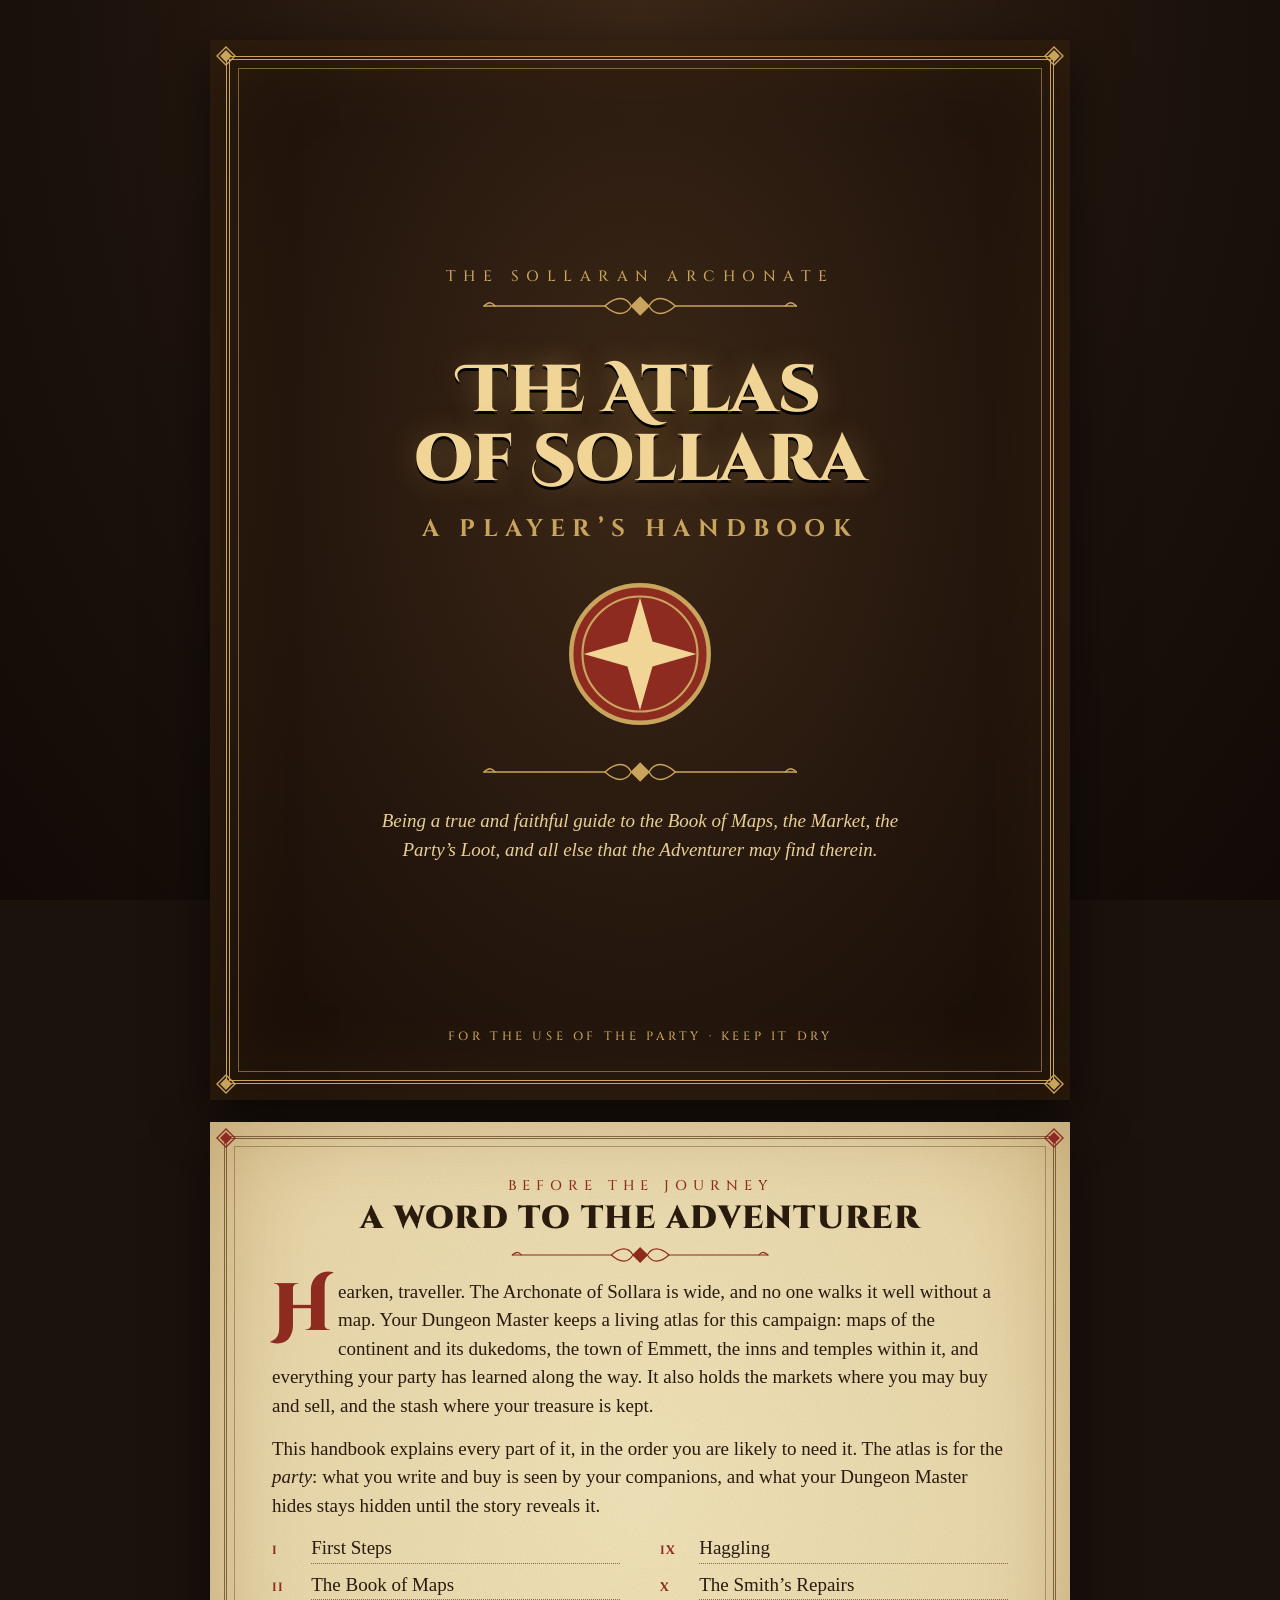
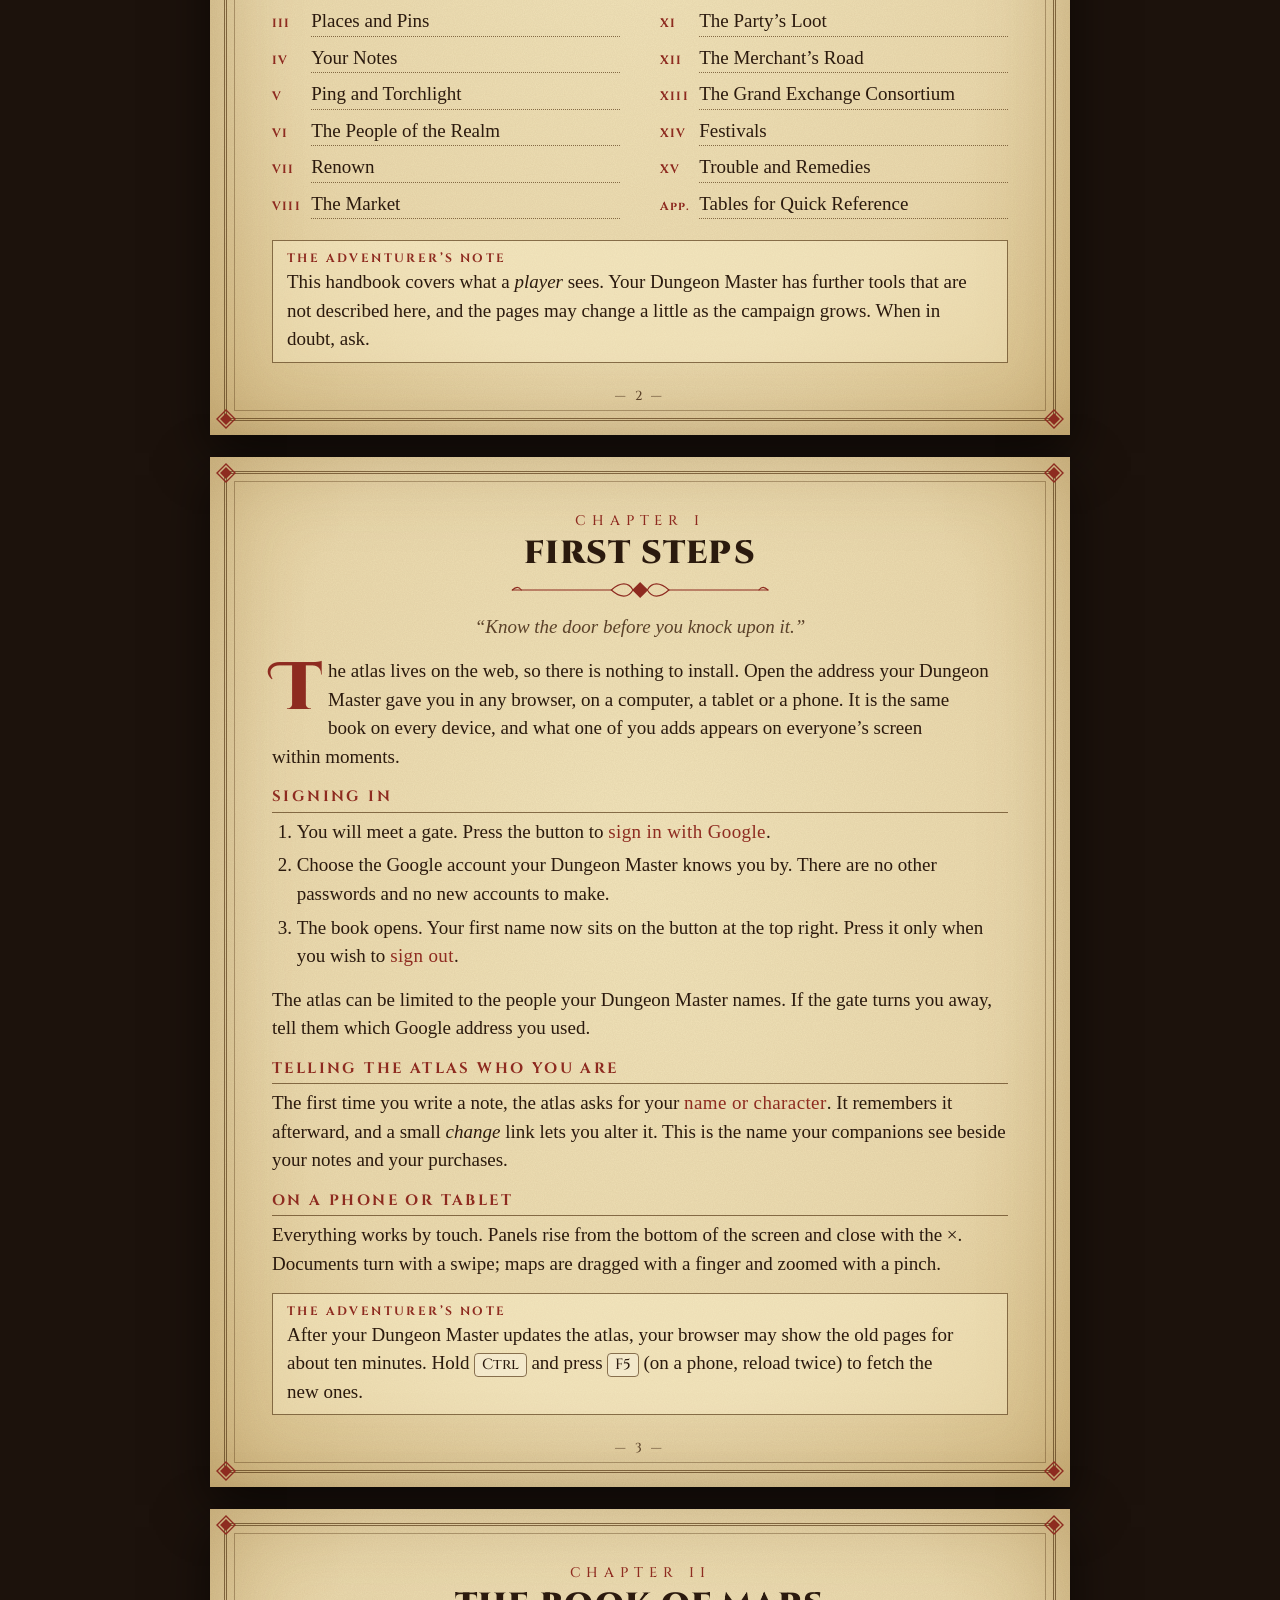
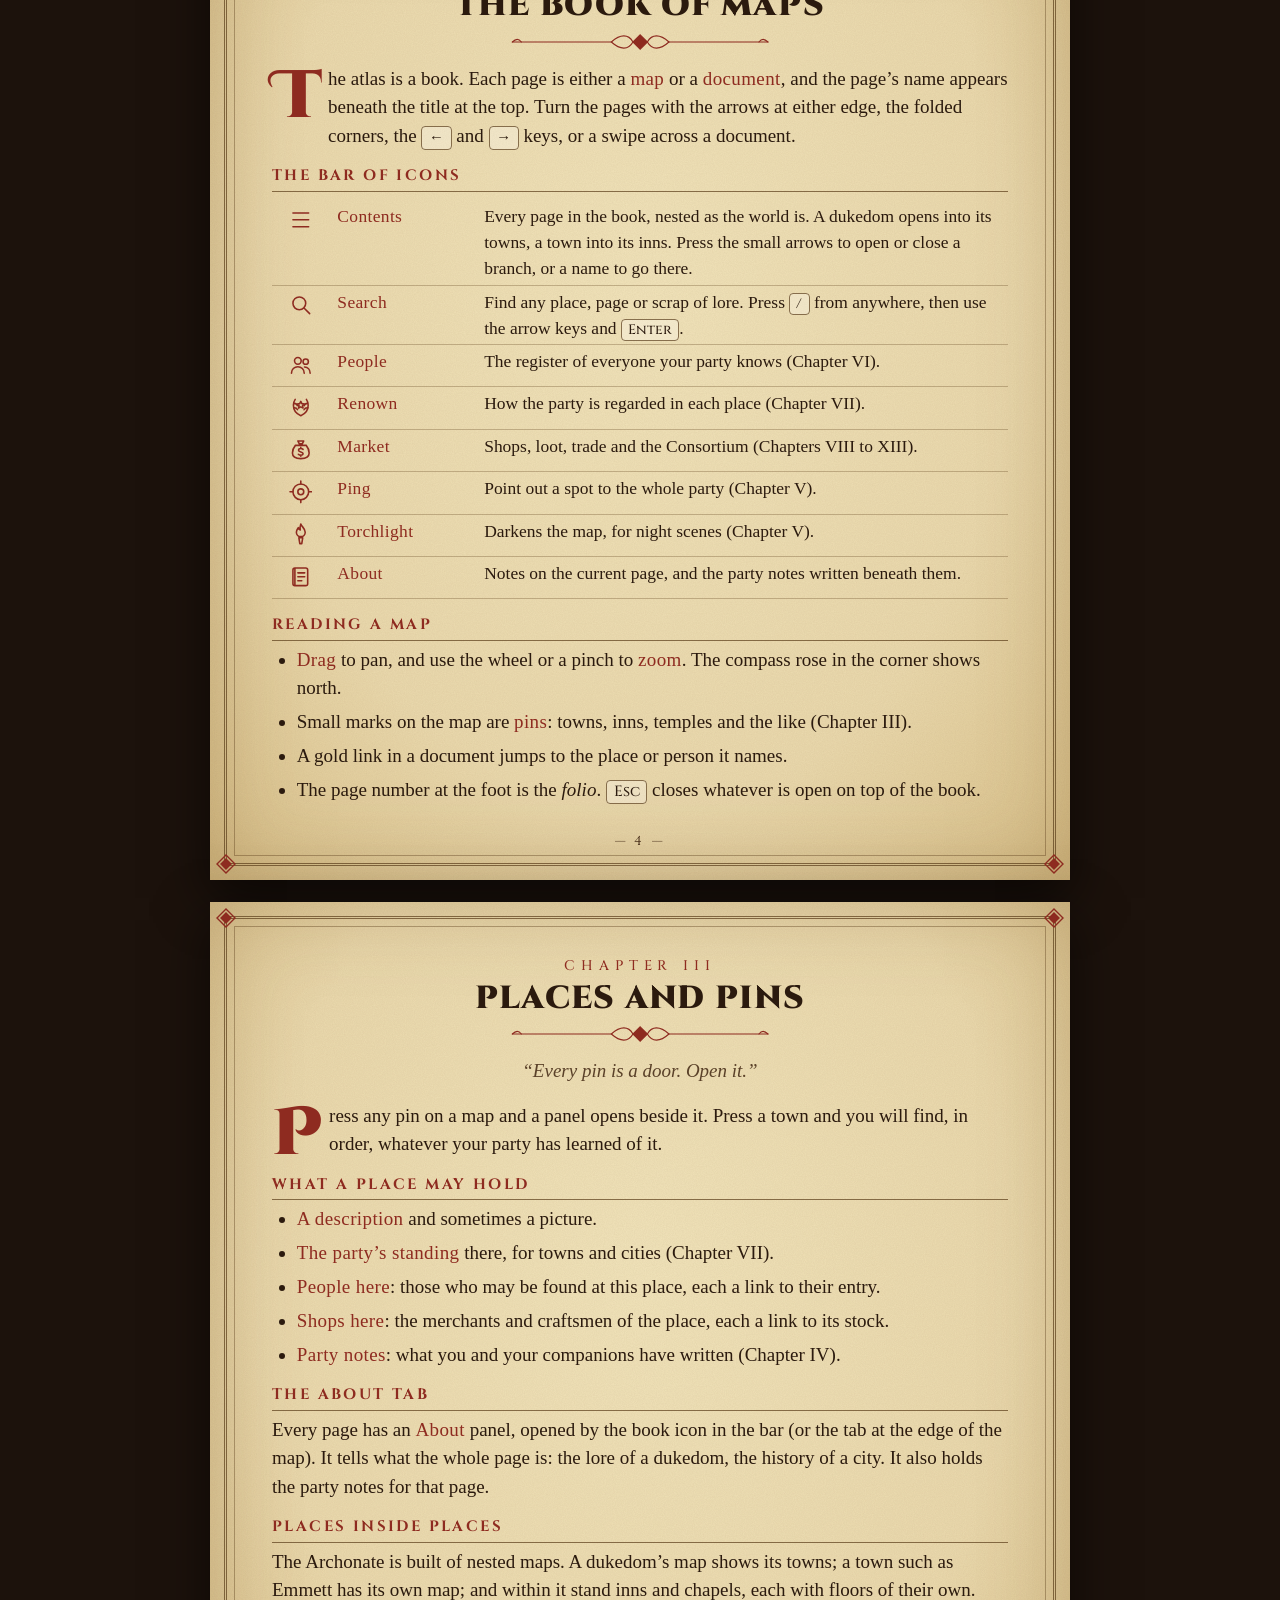
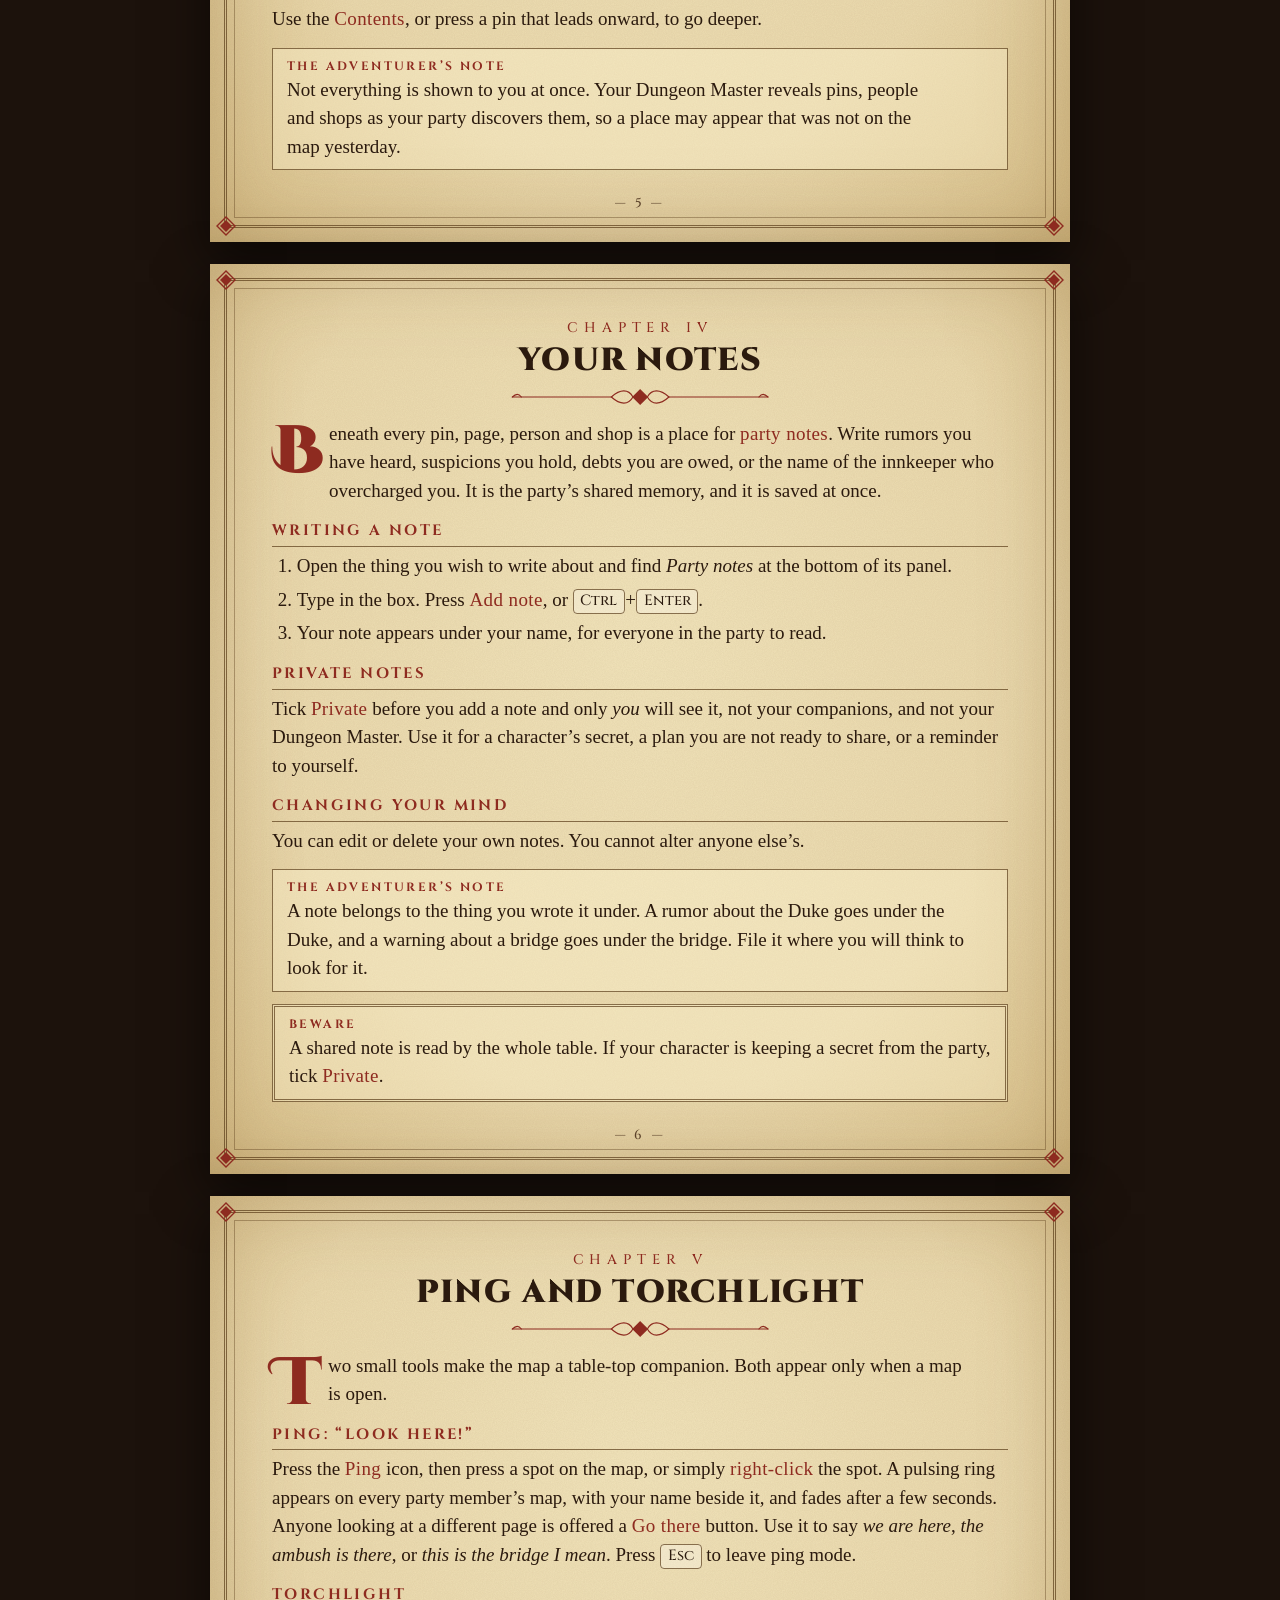
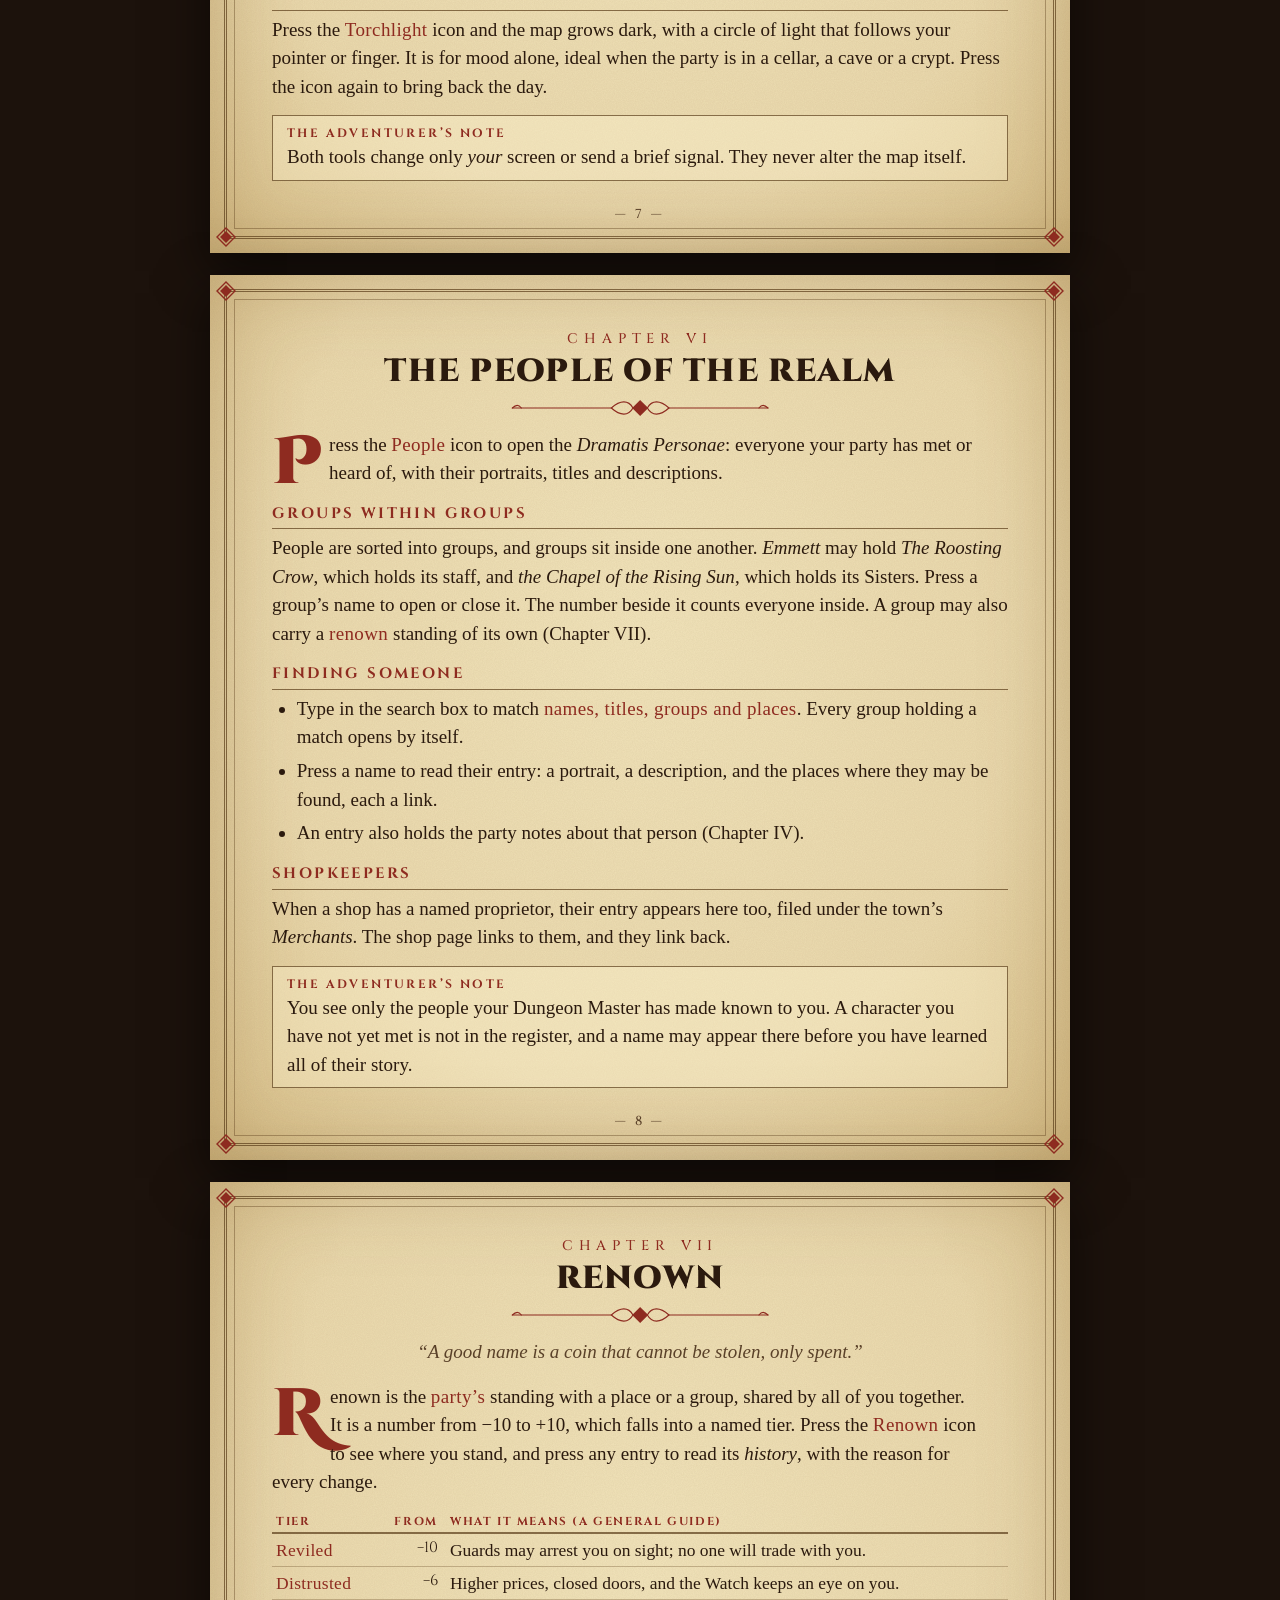
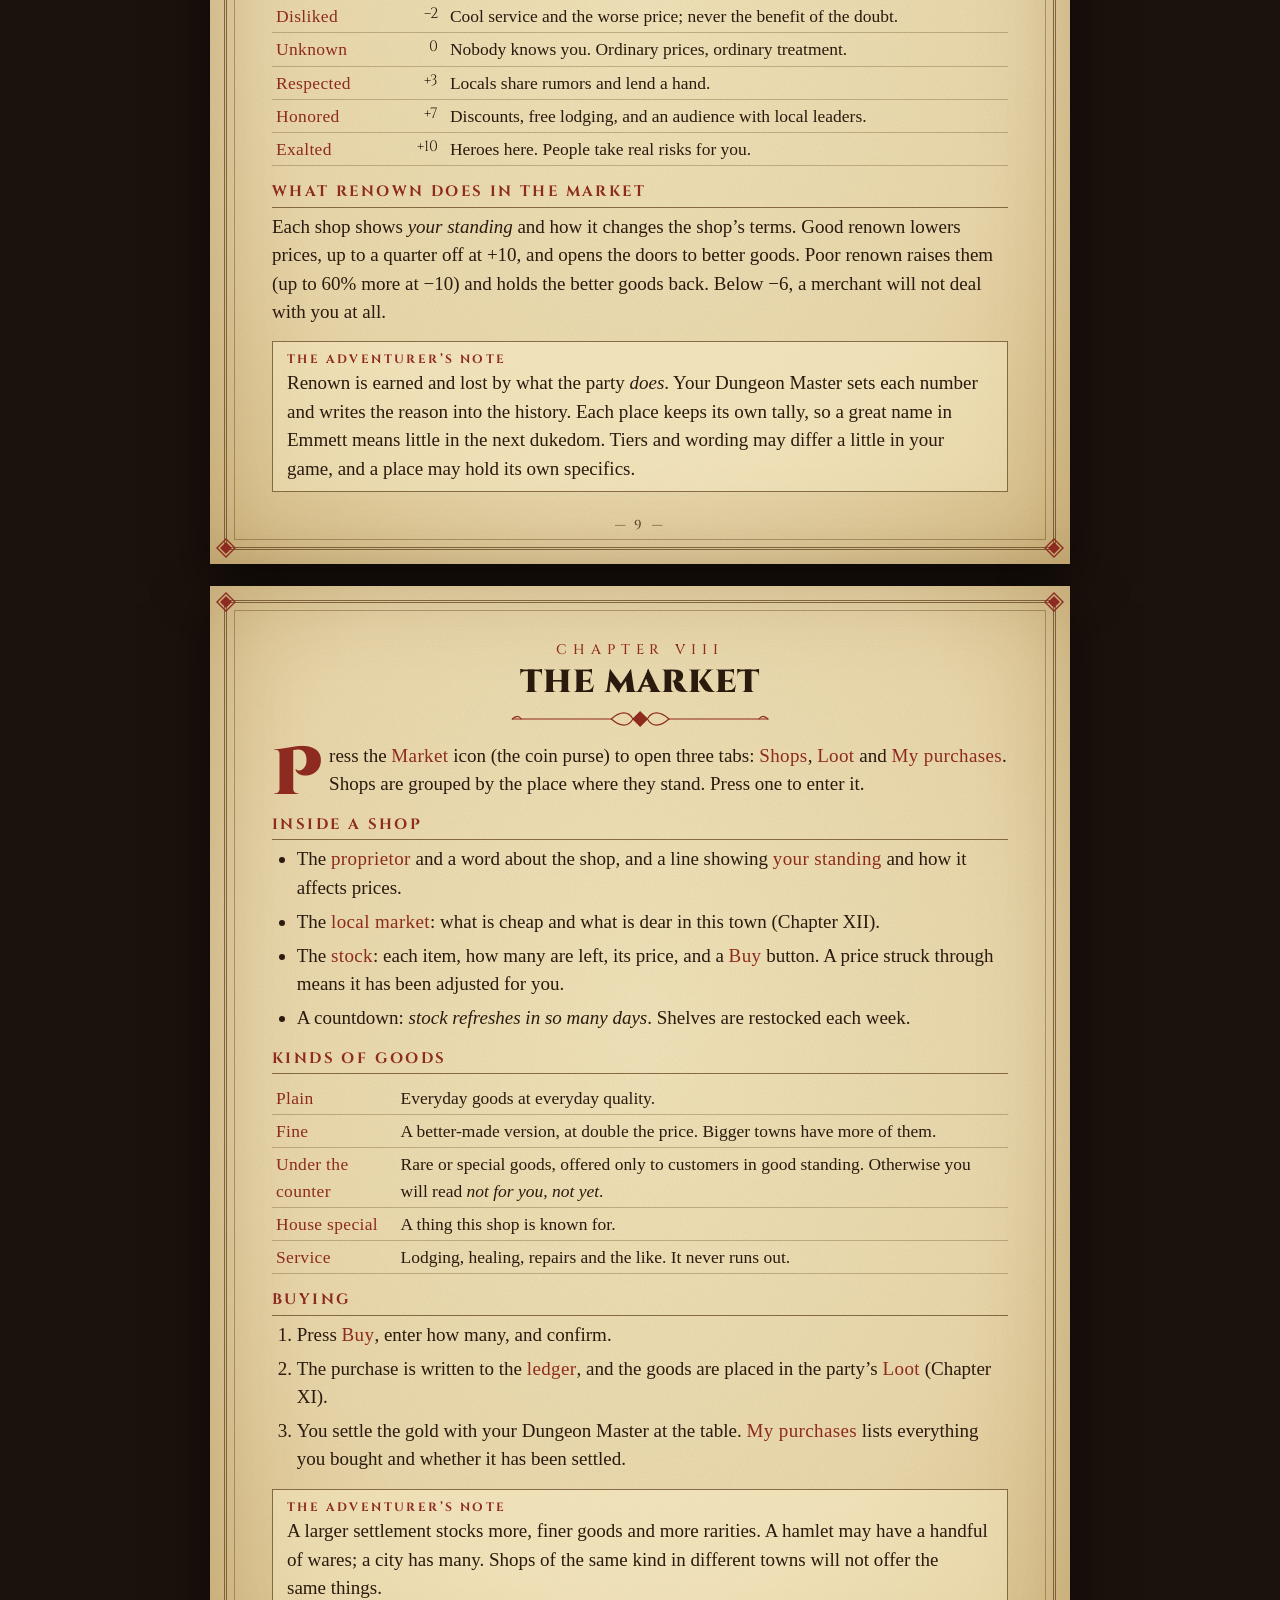
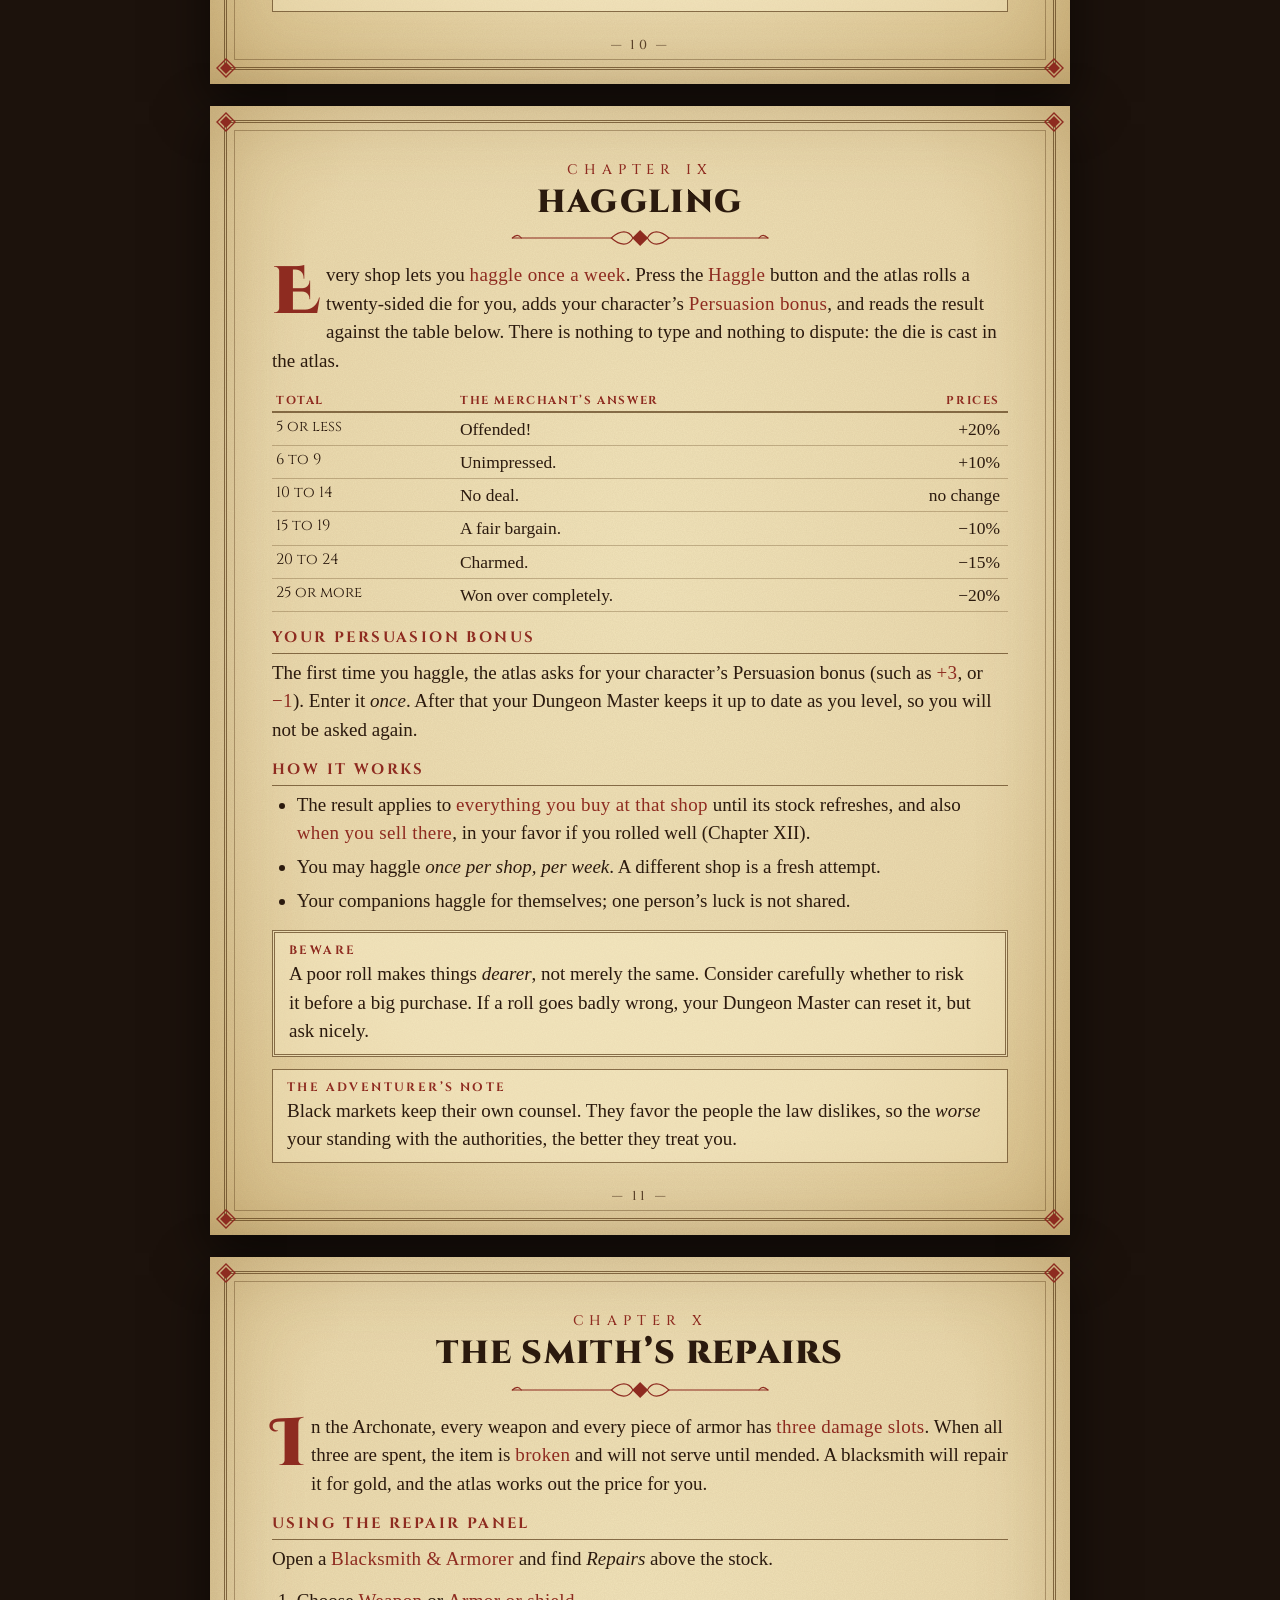
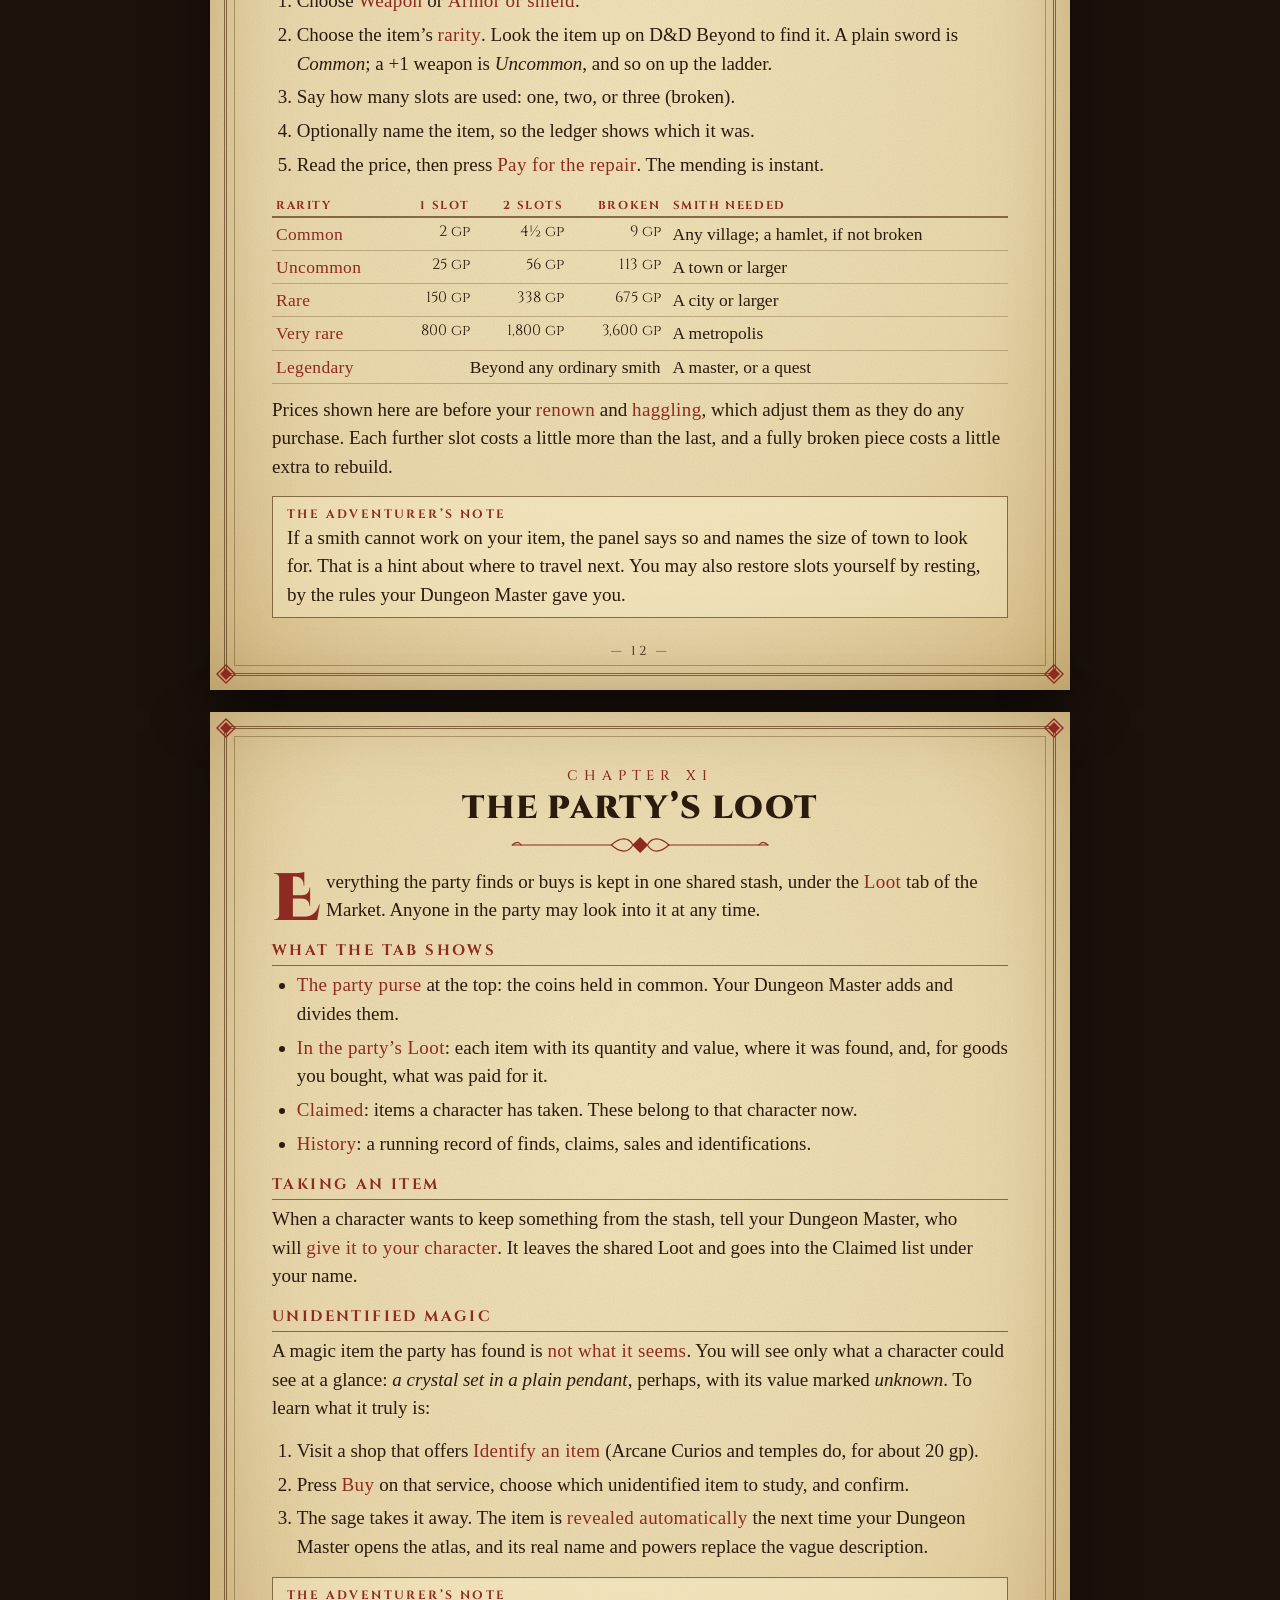
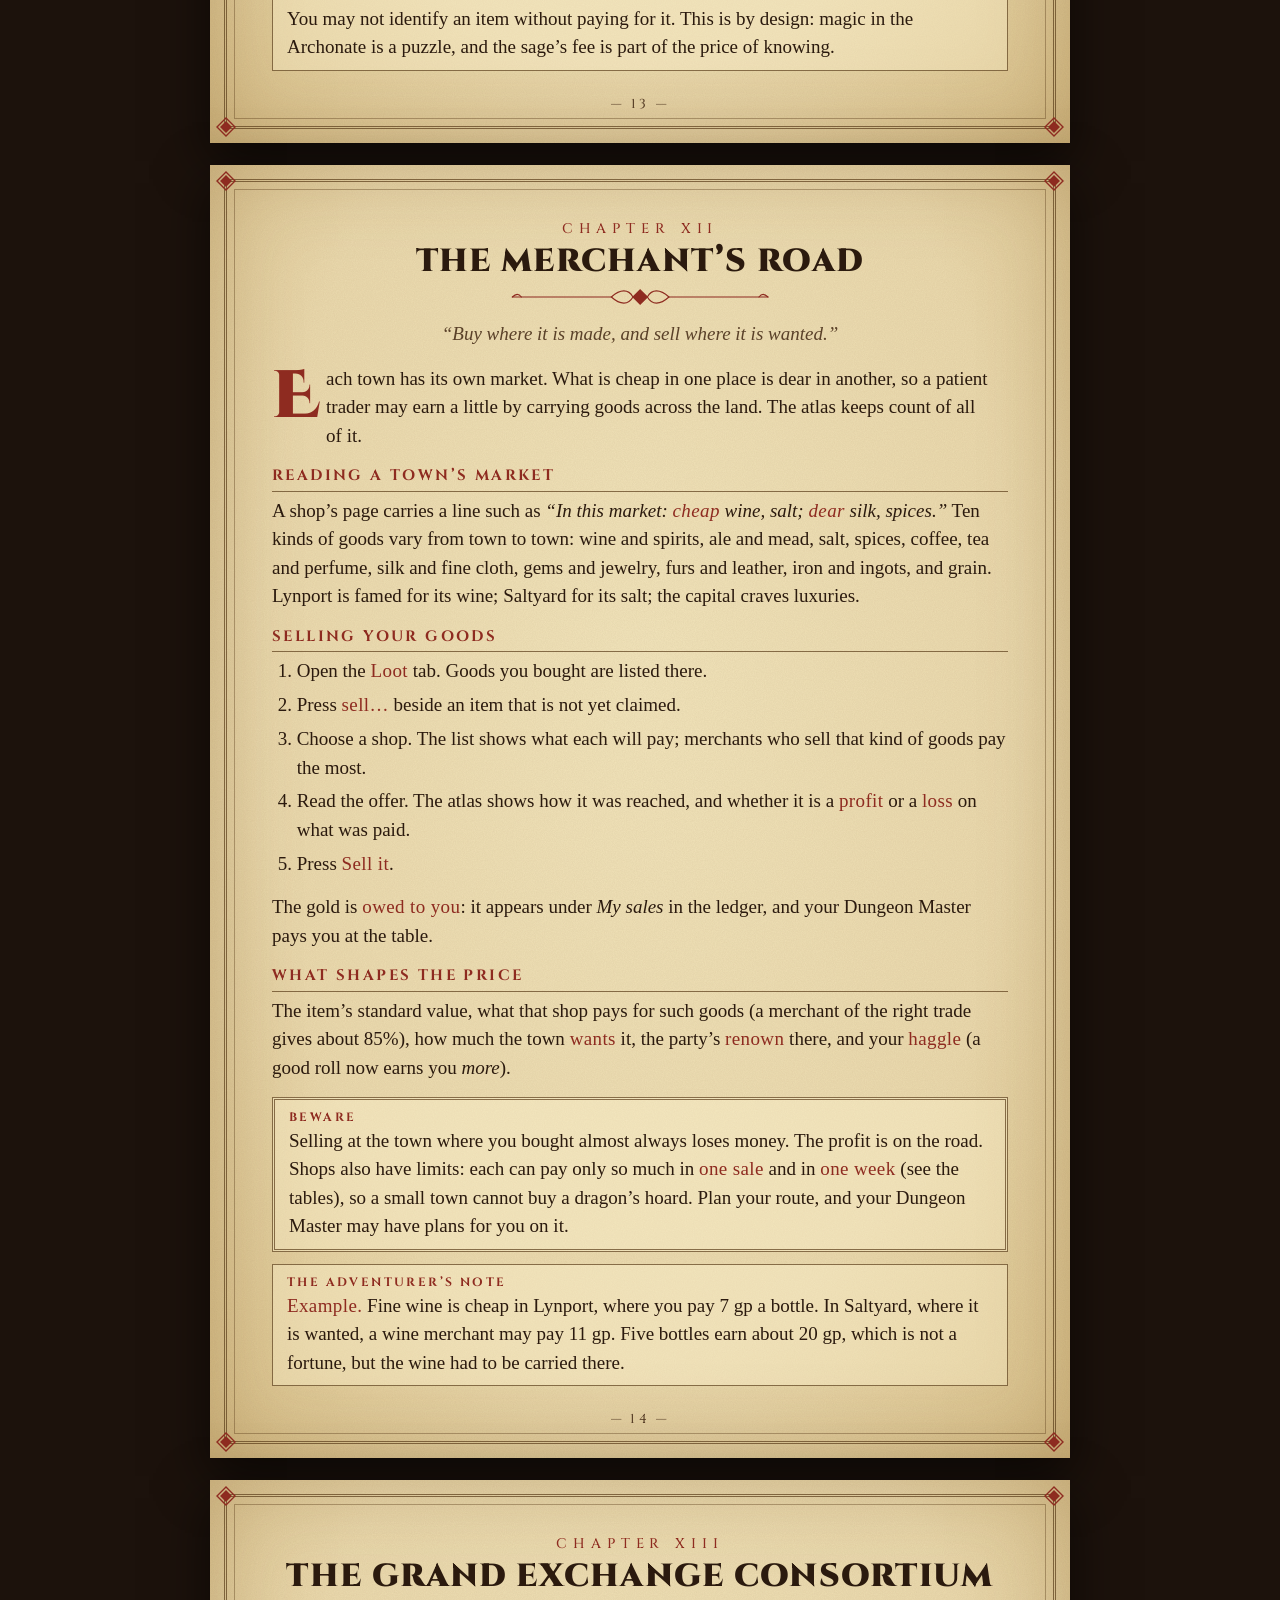
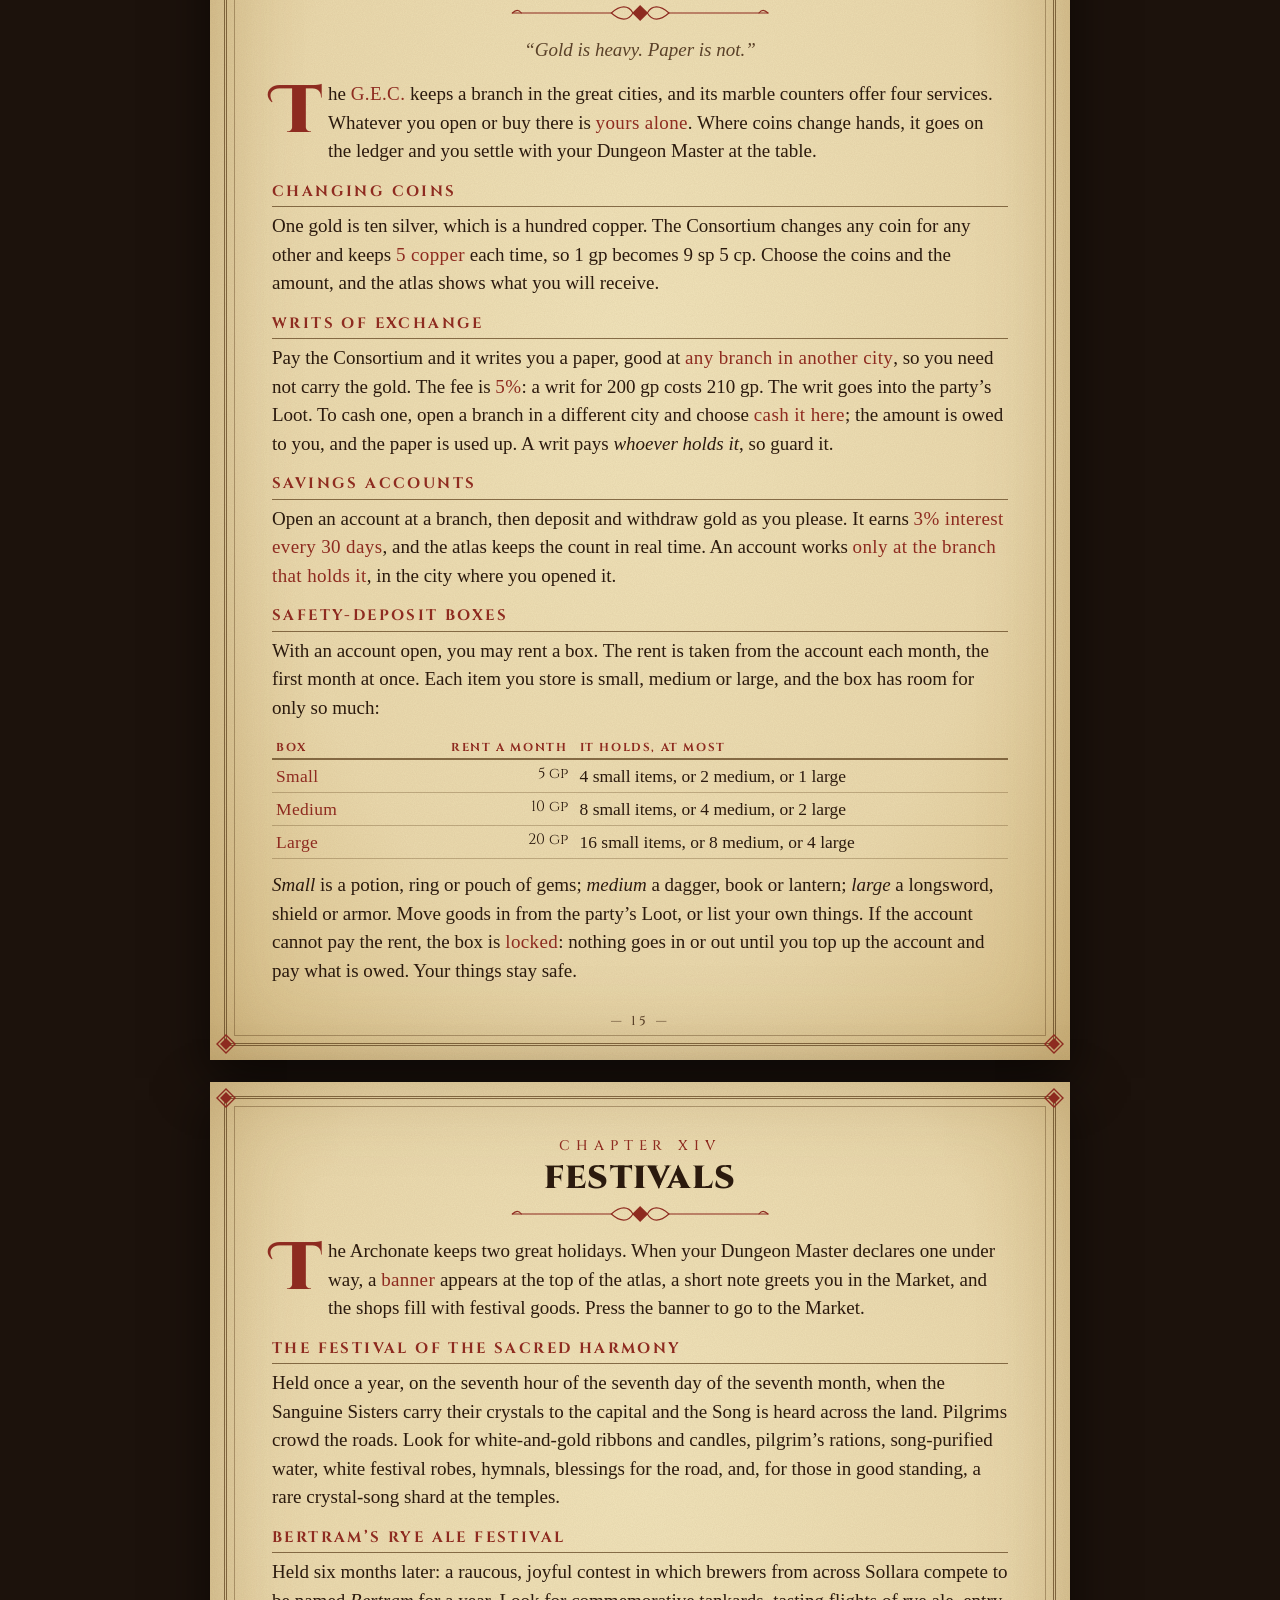
==== commit 6faed766: "Add files via upload" ====
--- a/guide.html
+++ b/guide.html
@@ -166,9 +166,10 @@
       <li><span class="n">X</span><a href="#c10">The Smith&rsquo;s Repairs</a></li>
       <li><span class="n">XI</span><a href="#c11">The Party&rsquo;s Loot</a></li>
       <li><span class="n">XII</span><a href="#c12">The Merchant&rsquo;s Road</a></li>
-      <li><span class="n">XIII</span><a href="#c13">Festivals</a></li>
-      <li><span class="n">XIV</span><a href="#c14">Trouble and Remedies</a></li>
-      <li><span class="n">App.</span><a href="#c15">Tables for Quick Reference</a></li>
+      <li><span class="n">XIII</span><a href="#c13">The Grand Exchange Consortium</a></li>
+      <li><span class="n">XIV</span><a href="#c14">Festivals</a></li>
+      <li><span class="n">XV</span><a href="#c15">Trouble and Remedies</a></li>
+      <li><span class="n">App.</span><a href="#c16">Tables for Quick Reference</a></li>
     </ol>
     <div class="note"><p>This handbook covers what a <em>player</em> sees. Your Dungeon Master has further tools that are not described here, and the pages may change a little as the campaign grows. When in doubt, ask.</p></div>
   </div>
@@ -214,7 +215,7 @@
       <tr><td><svg class="i" viewBox="0 0 24 24"><circle cx="10.5" cy="10.5" r="6.5"/><path d="M15.5 15.5L21 21"/></svg></td><td><b>Search</b></td><td>Find any place, page or scrap of lore. Press <kbd>/</kbd> from anywhere, then use the arrow keys and <kbd>Enter</kbd>.</td></tr>
       <tr><td><svg class="i" viewBox="0 0 24 24"><circle cx="9" cy="8" r="3.4"/><path d="M2.5 20.5c0-3.8 2.9-6.6 6.5-6.6s6.5 2.8 6.5 6.6"/><circle cx="17" cy="8.8" r="2.7"/><path d="M15.8 14.2c3.2.2 5.7 2.7 5.7 6.3"/></svg></td><td><b>People</b></td><td>The register of everyone your party knows (Chapter VI).</td></tr>
       <tr><td><svg class="i" viewBox="0 0 24 24"><path d="M12 21c-4.2-1.6-7.5-5.6-7.5-10.5 0-2.3.7-4.4 1.8-6M12 21c4.2-1.6 7.5-5.6 7.5-10.5 0-2.3-.7-4.4-1.8-6"/><path d="M5.2 8.5c1.6 0 2.9.9 3.4 2.3M4.8 13c1.7-.2 3.2.6 3.9 2M18.8 8.5c-1.6 0-2.9.9-3.4 2.3M19.2 13c-1.7-.2-3.2.6-3.9 2"/><path d="M12 6.5l1.1 2.3 2.5.3-1.8 1.7.5 2.5-2.3-1.2-2.3 1.2.5-2.5-1.8-1.7 2.5-.3z"/></svg></td><td><b>Renown</b></td><td>How the party is regarded in each place (Chapter VII).</td></tr>
-      <tr><td><svg class="i" viewBox="0 0 24 24"><path d="M9 3h6l-1.5 3h-3zM6.5 7.5h11c2 2.4 3 5 3 7.8C20.5 19 17 21 12 21s-8.5-2-8.5-5.7c0-2.8 1-5.4 3-7.8z"/><path d="M14.3 11.6c-.6-.6-1.4-.9-2.3-.9-1.3 0-2.3.7-2.3 1.7 0 2.3 4.6 1.2 4.6 3.4 0 1-1 1.7-2.3 1.7-1 0-1.9-.4-2.5-1M12 9.5v1.2M12 17.4v1.1"/></svg></td><td><b>Market</b></td><td>Shops, loot and purchases (Chapters VIII to XII).</td></tr>
+      <tr><td><svg class="i" viewBox="0 0 24 24"><path d="M9 3h6l-1.5 3h-3zM6.5 7.5h11c2 2.4 3 5 3 7.8C20.5 19 17 21 12 21s-8.5-2-8.5-5.7c0-2.8 1-5.4 3-7.8z"/><path d="M14.3 11.6c-.6-.6-1.4-.9-2.3-.9-1.3 0-2.3.7-2.3 1.7 0 2.3 4.6 1.2 4.6 3.4 0 1-1 1.7-2.3 1.7-1 0-1.9-.4-2.5-1M12 9.5v1.2M12 17.4v1.1"/></svg></td><td><b>Market</b></td><td>Shops, loot, trade and the Consortium (Chapters VIII to XIII).</td></tr>
       <tr><td><svg class="i" viewBox="0 0 24 24"><circle cx="12" cy="12" r="3"/><circle cx="12" cy="12" r="8"/><path d="M12 1v3M12 20v3M1 12h3M20 12h3"/></svg></td><td><b>Ping</b></td><td>Point out a spot to the whole party (Chapter V).</td></tr>
       <tr><td><svg class="i" viewBox="0 0 24 24"><path d="M12 2c1 3 4.5 4.6 4.5 8.4a4.5 4.5 0 0 1-9 0c0-2 1.2-3.4 2-4.7.4 1.3 1 2.1 1.9 2.4C11 6 11.3 4 12 2zM10 16h4l-1 6h-2z"/></svg></td><td><b>Torchlight</b></td><td>Darkens the map, for night scenes (Chapter V).</td></tr>
       <tr><td><svg class="i" viewBox="0 0 24 24"><path d="M6 3h11a2 2 0 0 1 2 2v14a2 2 0 0 1-2 2H6zM6 3a2 2 0 0 0-2 2v14a2 2 0 0 0 2 2M9 8h7M9 12h7M9 16h4"/></svg></td><td><b>About</b></td><td>Notes on the current page, and the party notes written beneath them.</td></tr>
@@ -504,6 +505,34 @@
   <svg class="knot tl"><use href="#kn"/></svg><svg class="knot tr"><use href="#kn"/></svg><svg class="knot bl"><use href="#kn"/></svg><svg class="knot br"><use href="#kn"/></svg>
   <div class="chapter">
     <div class="chapter-no">Chapter XIII</div>
+    <h2 class="ch">The Grand Exchange Consortium</h2>
+    <svg class="rule" viewBox="0 0 300 20" width="260" height="18"><use href="#fl"/></svg>
+    <p class="epigraph">&ldquo;Gold is heavy. Paper is not.&rdquo;</p>
+    <p class="lead">The <b>G.E.C.</b> keeps a branch in the great cities, and its marble counters offer four services. Whatever you open or buy there is <b>yours alone</b>. Where coins change hands, it goes on the ledger and you settle with your Dungeon Master at the table.</p>
+    <h3>Changing coins</h3>
+    <p>One gold is ten silver, which is a hundred copper. The Consortium changes any coin for any other and keeps <b>5 copper</b> each time, so 1 gp becomes 9 sp 5 cp. Choose the coins and the amount, and the atlas shows what you will receive.</p>
+    <h3>Writs of Exchange</h3>
+    <p>Pay the Consortium and it writes you a paper, good at <b>any branch in another city</b>, so you need not carry the gold. The fee is <b>5%</b>: a writ for 200 gp costs 210 gp. The writ goes into the party&rsquo;s Loot. To cash one, open a branch in a different city and choose <b>cash it here</b>; the amount is owed to you, and the paper is used up. A writ pays <em>whoever holds it</em>, so guard it.</p>
+    <h3>Savings accounts</h3>
+    <p>Open an account at a branch, then deposit and withdraw gold as you please. It earns <b>3% interest every 30 days</b>, and the atlas keeps the count in real time. An account works <b>only at the branch that holds it</b>, in the city where you opened it. </p>
+    <h3>Safety-deposit boxes</h3>
+    <p>With an account open, you may rent a box. The rent is taken from the account each month, the first month at once. Each item you store is small, medium or large, and the box has room for only so much:</p>
+    <table>
+      <tr><th>Box</th><th class="r">Rent a month</th><th>It holds, at most</th></tr>
+      <tr><td><b>Small</b></td><td class="r num">5 gp</td><td>4 small items, or 2 medium, or 1 large</td></tr>
+      <tr><td><b>Medium</b></td><td class="r num">10 gp</td><td>8 small items, or 4 medium, or 2 large</td></tr>
+      <tr><td><b>Large</b></td><td class="r num">20 gp</td><td>16 small items, or 8 medium, or 4 large</td></tr>
+    </table>
+    <p><em>Small</em> is a potion, ring or pouch of gems; <em>medium</em> a dagger, book or lantern; <em>large</em> a longsword, shield or armor. Move goods in from the party&rsquo;s Loot, or list your own things. If the account cannot pay the rent, the box is <b>locked</b>: nothing goes in or out until you top up the account and pay what is owed. Your things stay safe.</p>
+  </div>
+  <div class="folio"></div>
+</section>
+
+<!-- ═══════════ XIV ═══════════ -->
+<section class="sheet" id="c14">
+  <svg class="knot tl"><use href="#kn"/></svg><svg class="knot tr"><use href="#kn"/></svg><svg class="knot bl"><use href="#kn"/></svg><svg class="knot br"><use href="#kn"/></svg>
+  <div class="chapter">
+    <div class="chapter-no">Chapter XIV</div>
     <h2 class="ch">Festivals</h2>
     <svg class="rule" viewBox="0 0 300 20" width="260" height="18"><use href="#fl"/></svg>
     <p class="lead">The Archonate keeps two great holidays. When your Dungeon Master declares one under way, a <b>banner</b> appears at the top of the atlas, a short note greets you in the Market, and the shops fill with festival goods. Press the banner to go to the Market.</p>
@@ -524,10 +553,10 @@
 </section>
 
 <!-- ═══════════ XIV ═══════════ -->
-<section class="sheet" id="c14">
-  <svg class="knot tl"><use href="#kn"/></svg><svg class="knot tr"><use href="#kn"/></svg><svg class="knot bl"><use href="#kn"/></svg><svg class="knot br"><use href="#kn"/></svg>
-  <div class="chapter">
-    <div class="chapter-no">Chapter XIV</div>
+<section class="sheet" id="c15">
+  <svg class="knot tl"><use href="#kn"/></svg><svg class="knot tr"><use href="#kn"/></svg><svg class="knot bl"><use href="#kn"/></svg><svg class="knot br"><use href="#kn"/></svg>
+  <div class="chapter">
+    <div class="chapter-no">Chapter XV</div>
     <h2 class="ch">Trouble and Remedies</h2>
     <svg class="rule" viewBox="0 0 300 20" width="260" height="18"><use href="#fl"/></svg>
     <p class="lead">Should something go awry, begin here.</p>
@@ -542,6 +571,9 @@
       <tr><td>I bought something and cannot find it.</td><td>Look in the Market&rsquo;s <b>Loot</b> tab. Goods go to the party stash. Services (repairs, identifying) leave nothing to find.</td></tr>
       <tr><td>I cannot sell an item.</td><td>Only unclaimed goods that the party bought may be sold by players. Found treasure is sold by your Dungeon Master, and a claimed item belongs to its character.</td></tr>
       <tr><td>Nobody will buy my goods.</td><td>Some shops want only what they sell themselves. Try a general store or an importer, or travel to a town that wants them.</td></tr>
+      <tr><td>My safety-deposit box is locked.</td><td>The savings account could not pay the rent. Deposit gold into the account, then press <b>Pay what is owed</b> on the box. Nothing stored is lost.</td></tr>
+      <tr><td>I cannot cash my writ.</td><td>A writ is cashed at a Consortium branch in a <em>different</em> city from the one that issued it, and only once.</td></tr>
+      <tr><td>My savings account is not at this branch.</td><td>Accounts and boxes belong to one branch. Return to the city where you opened them.</td></tr>
       <tr><td>My note vanished.</td><td>Private notes show only to their author, so check that you are signed in under the same account.</td></tr>
     </table>
     <div class="note"><p>Whatever is not in this handbook, your Dungeon Master will gladly explain. The atlas is theirs to shape.</p></div>
@@ -550,7 +582,7 @@
 </section>
 
 <!-- ═══════════ APPENDIX ═══════════ -->
-<section class="sheet" id="c15">
+<section class="sheet" id="c16">
   <svg class="knot tl"><use href="#kn"/></svg><svg class="knot tr"><use href="#kn"/></svg><svg class="knot bl"><use href="#kn"/></svg><svg class="knot br"><use href="#kn"/></svg>
   <div class="chapter">
     <div class="chapter-no">Appendix</div>
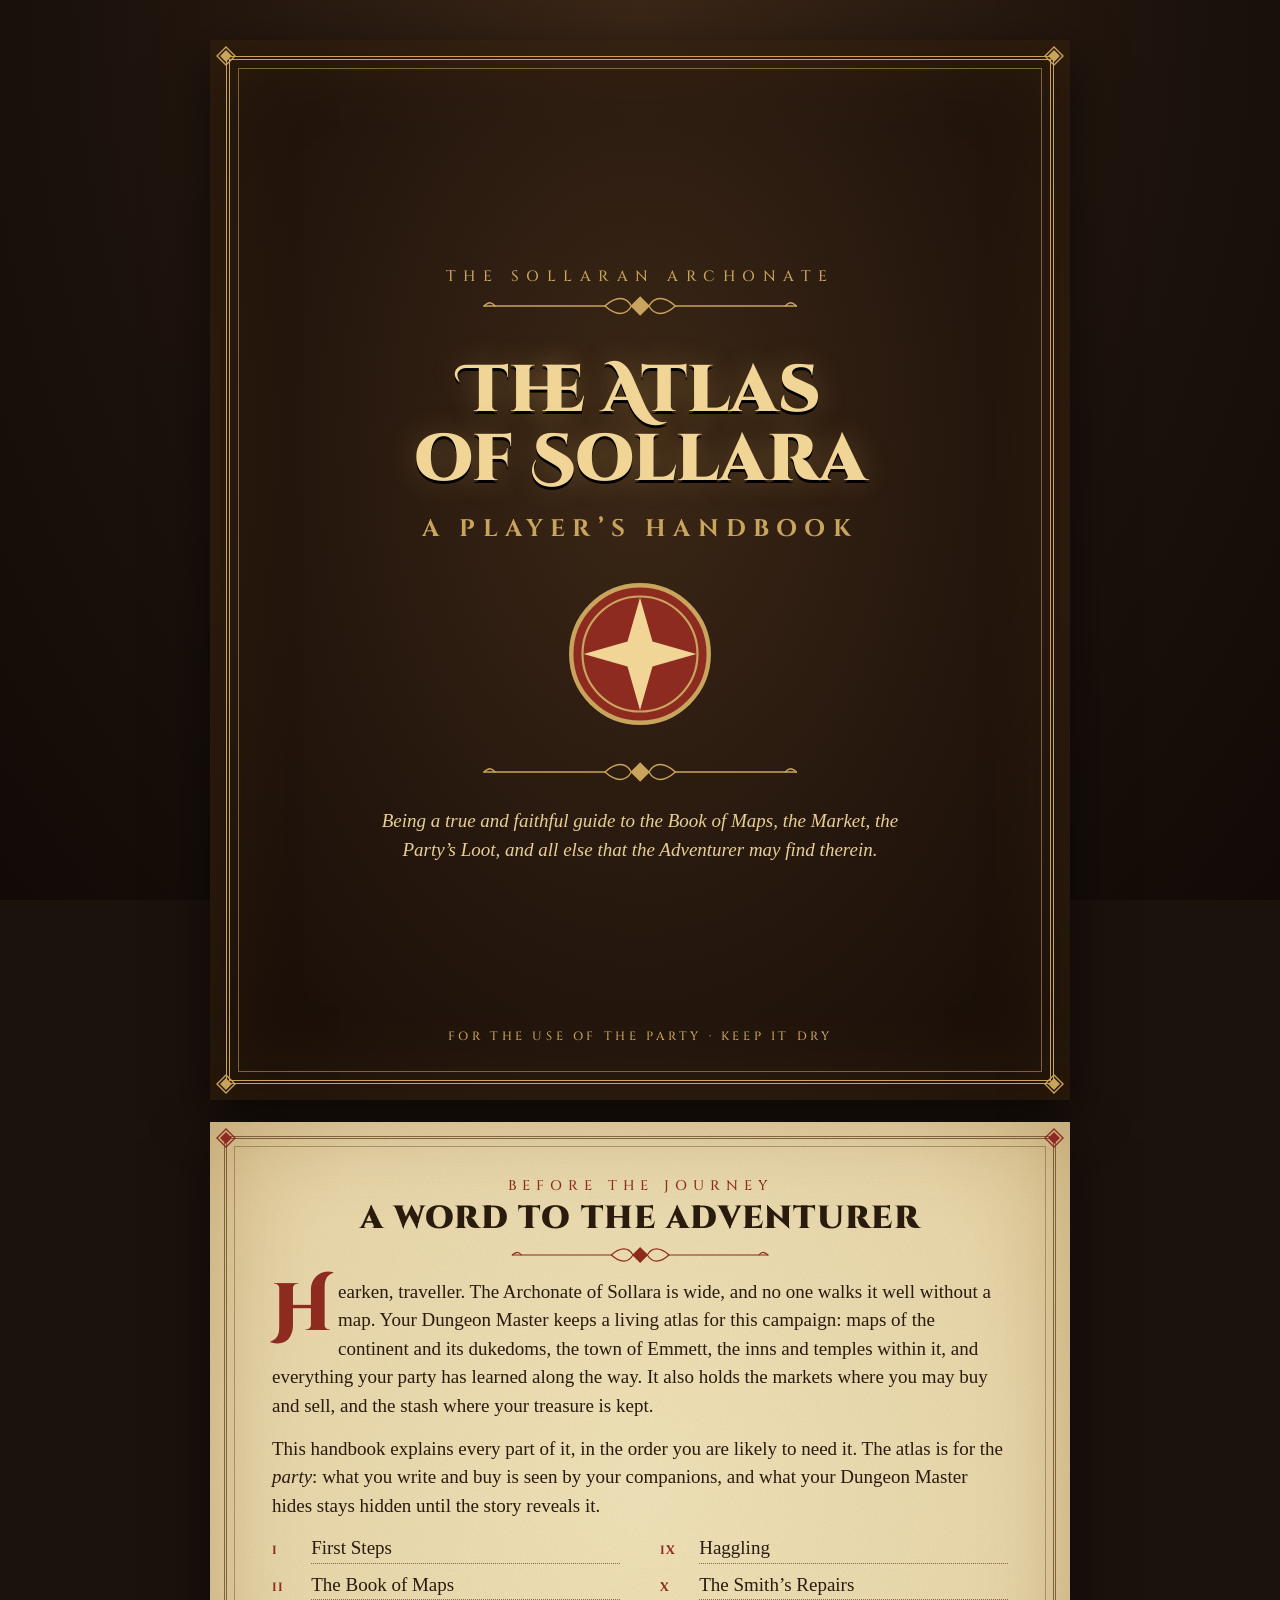
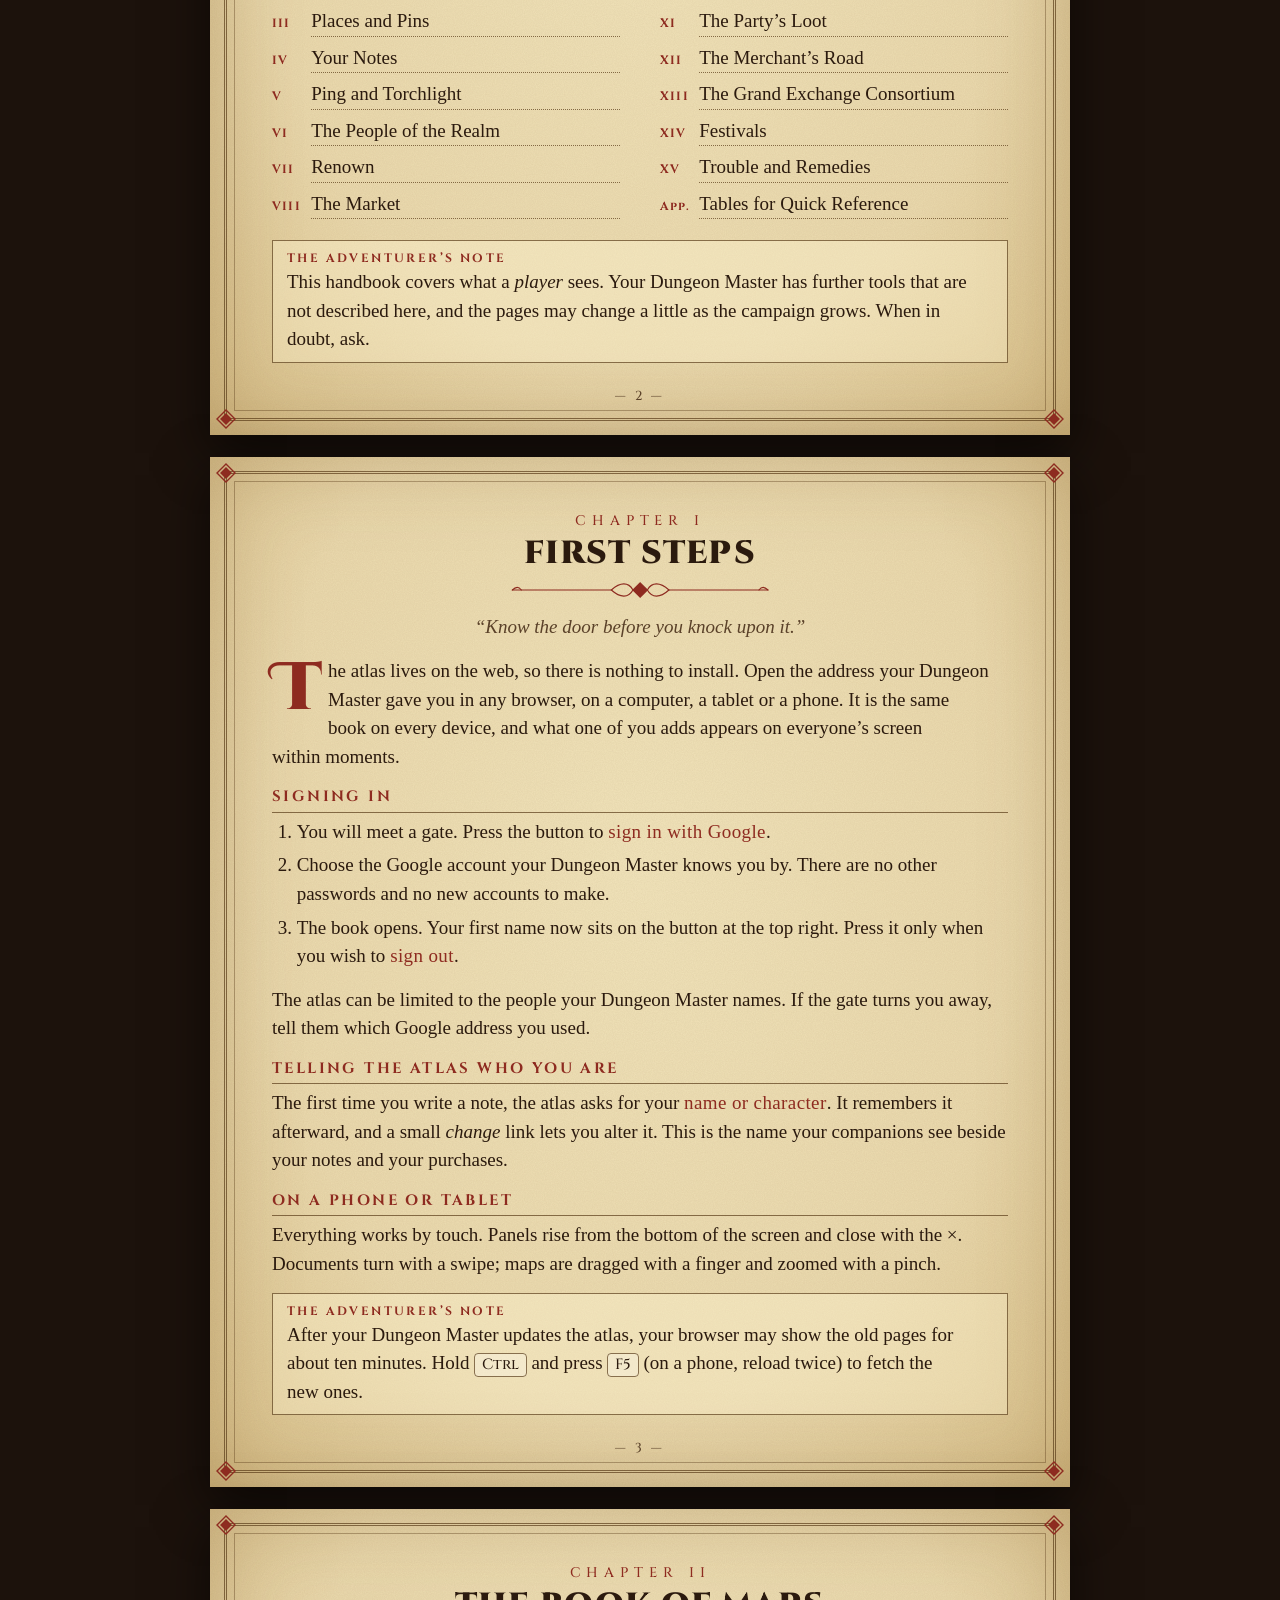
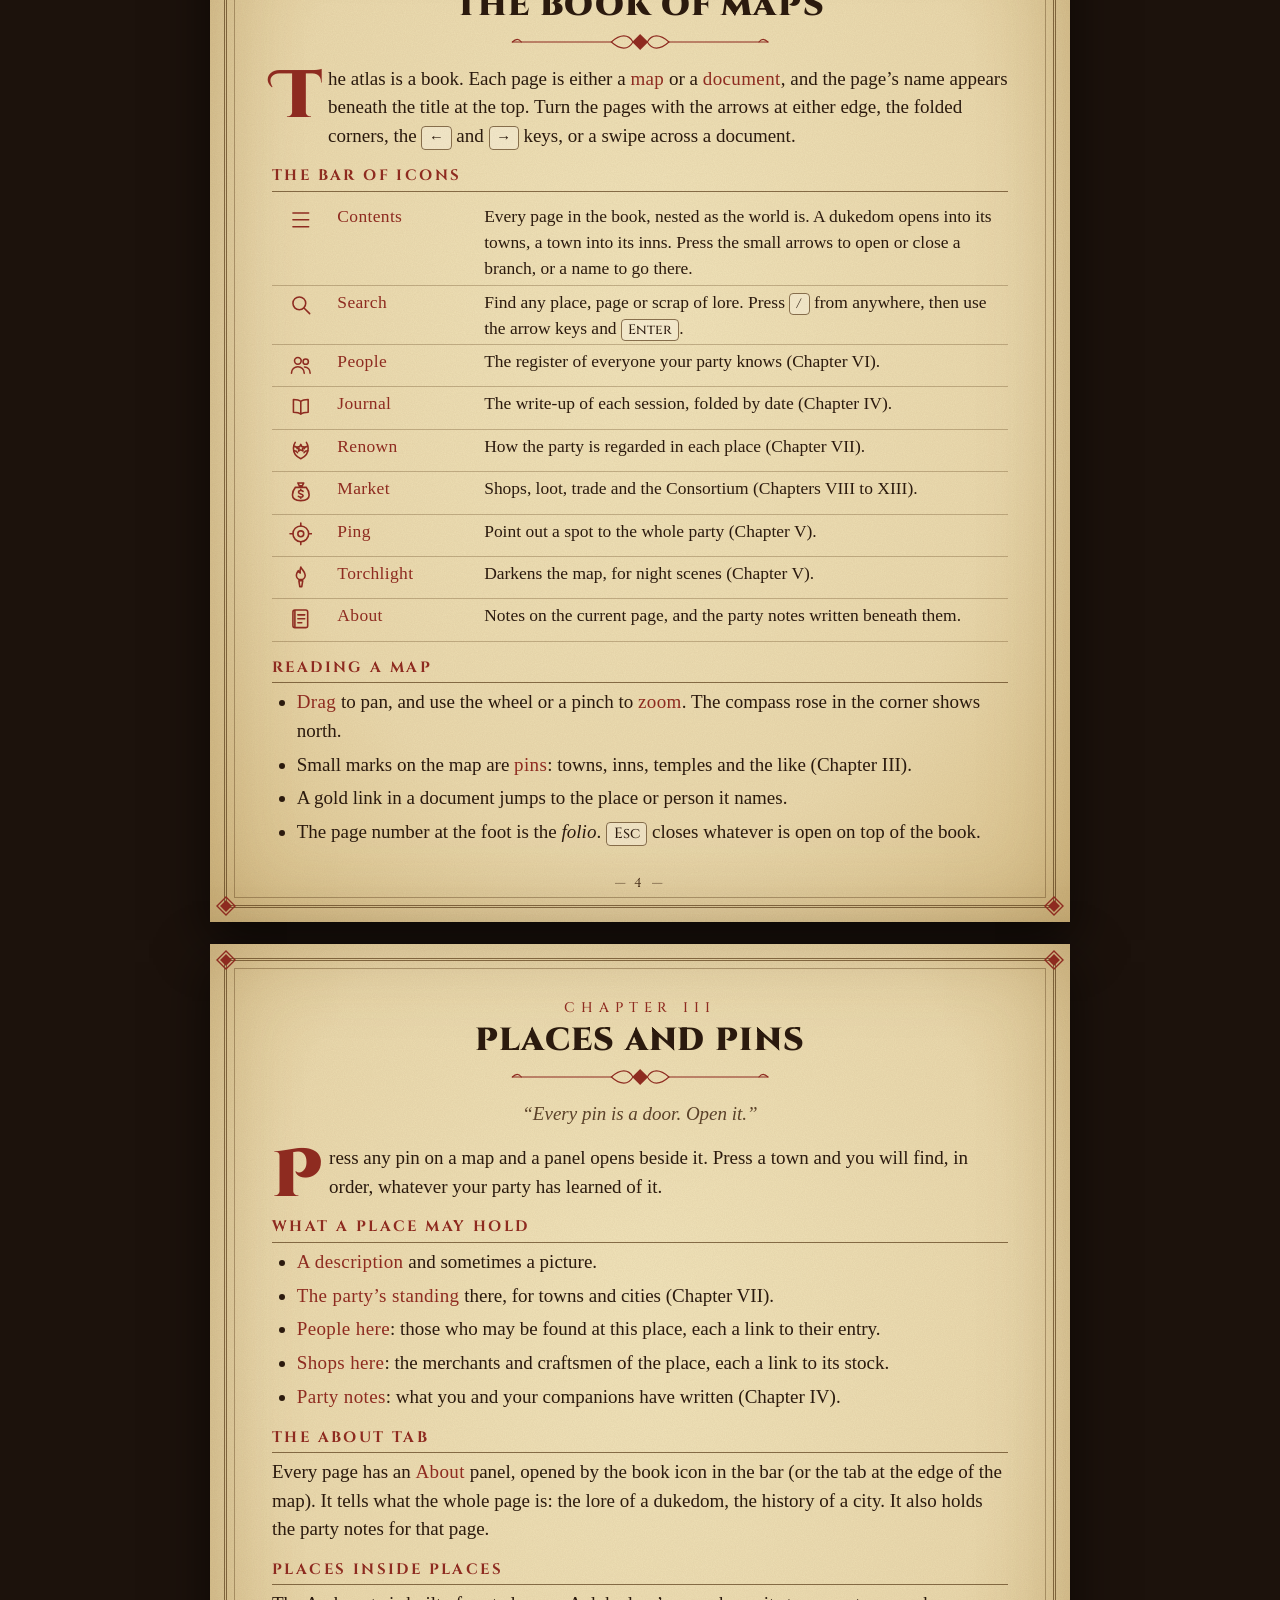
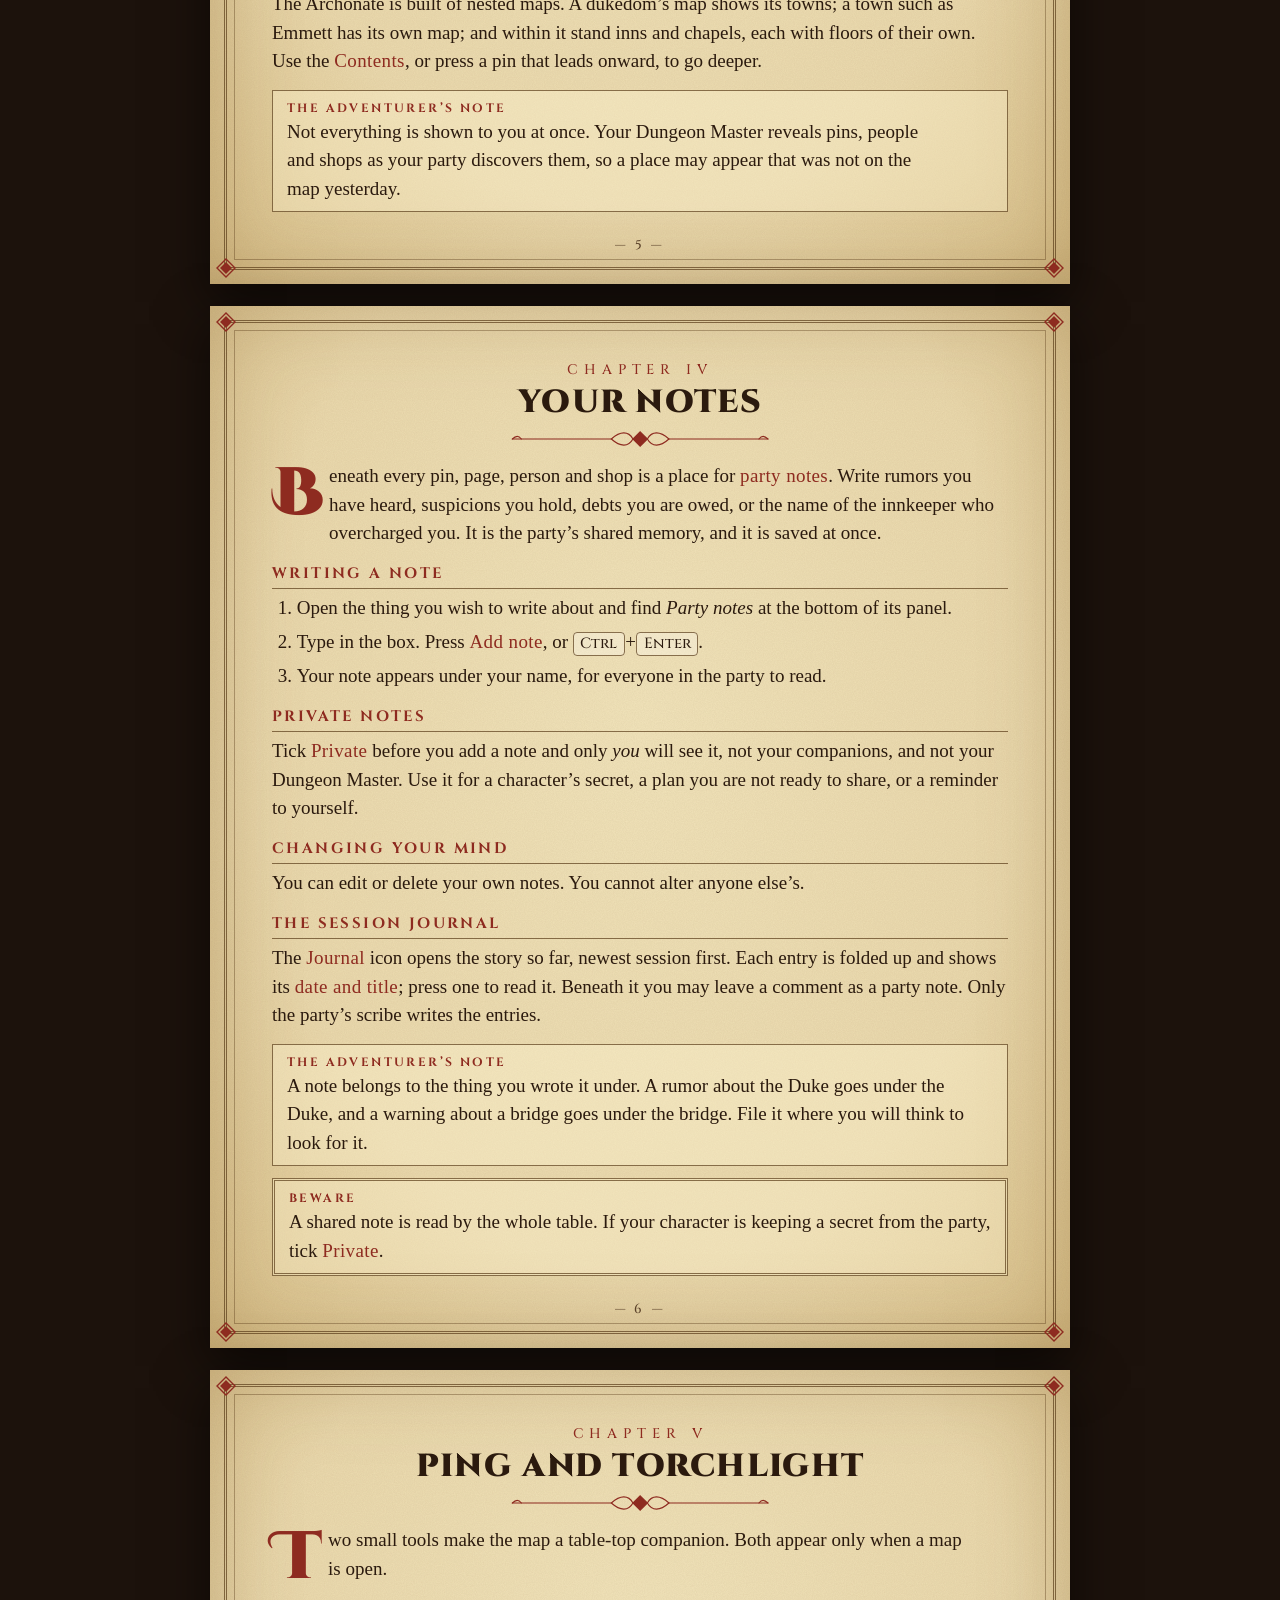
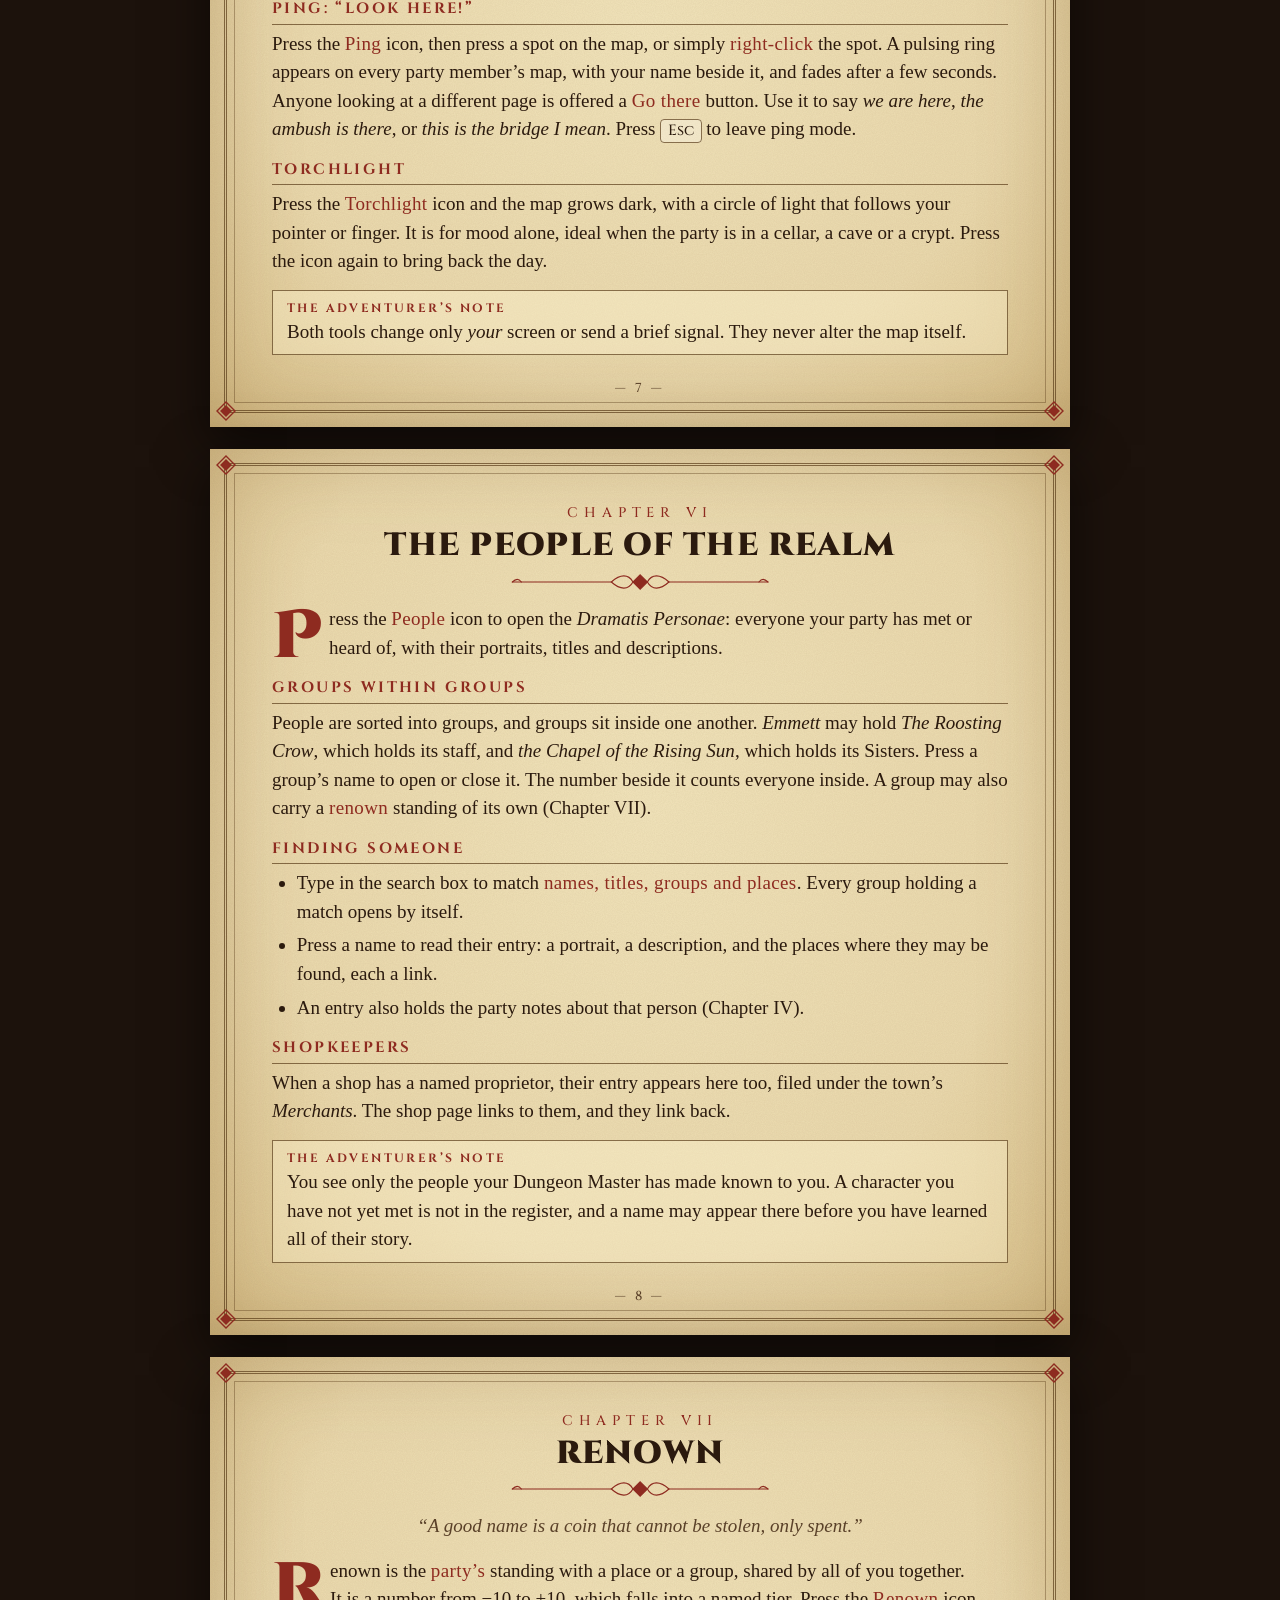
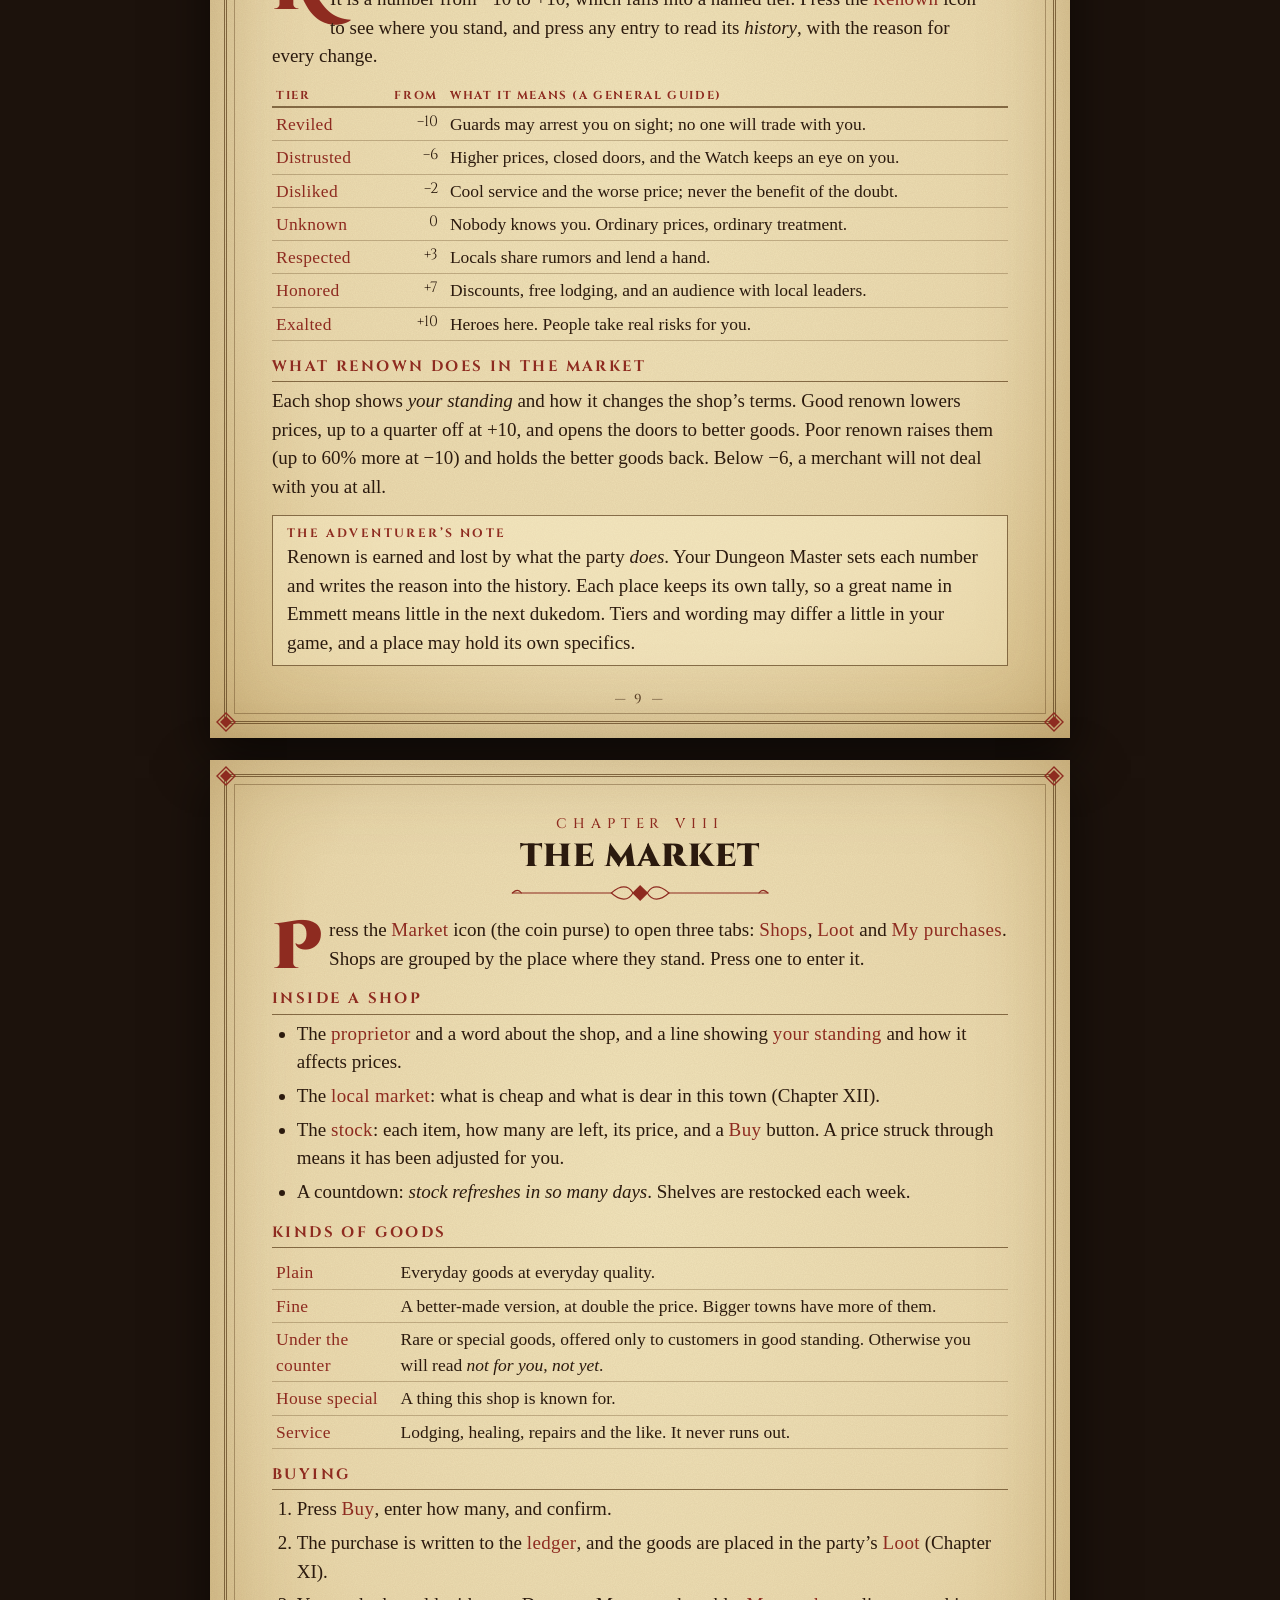
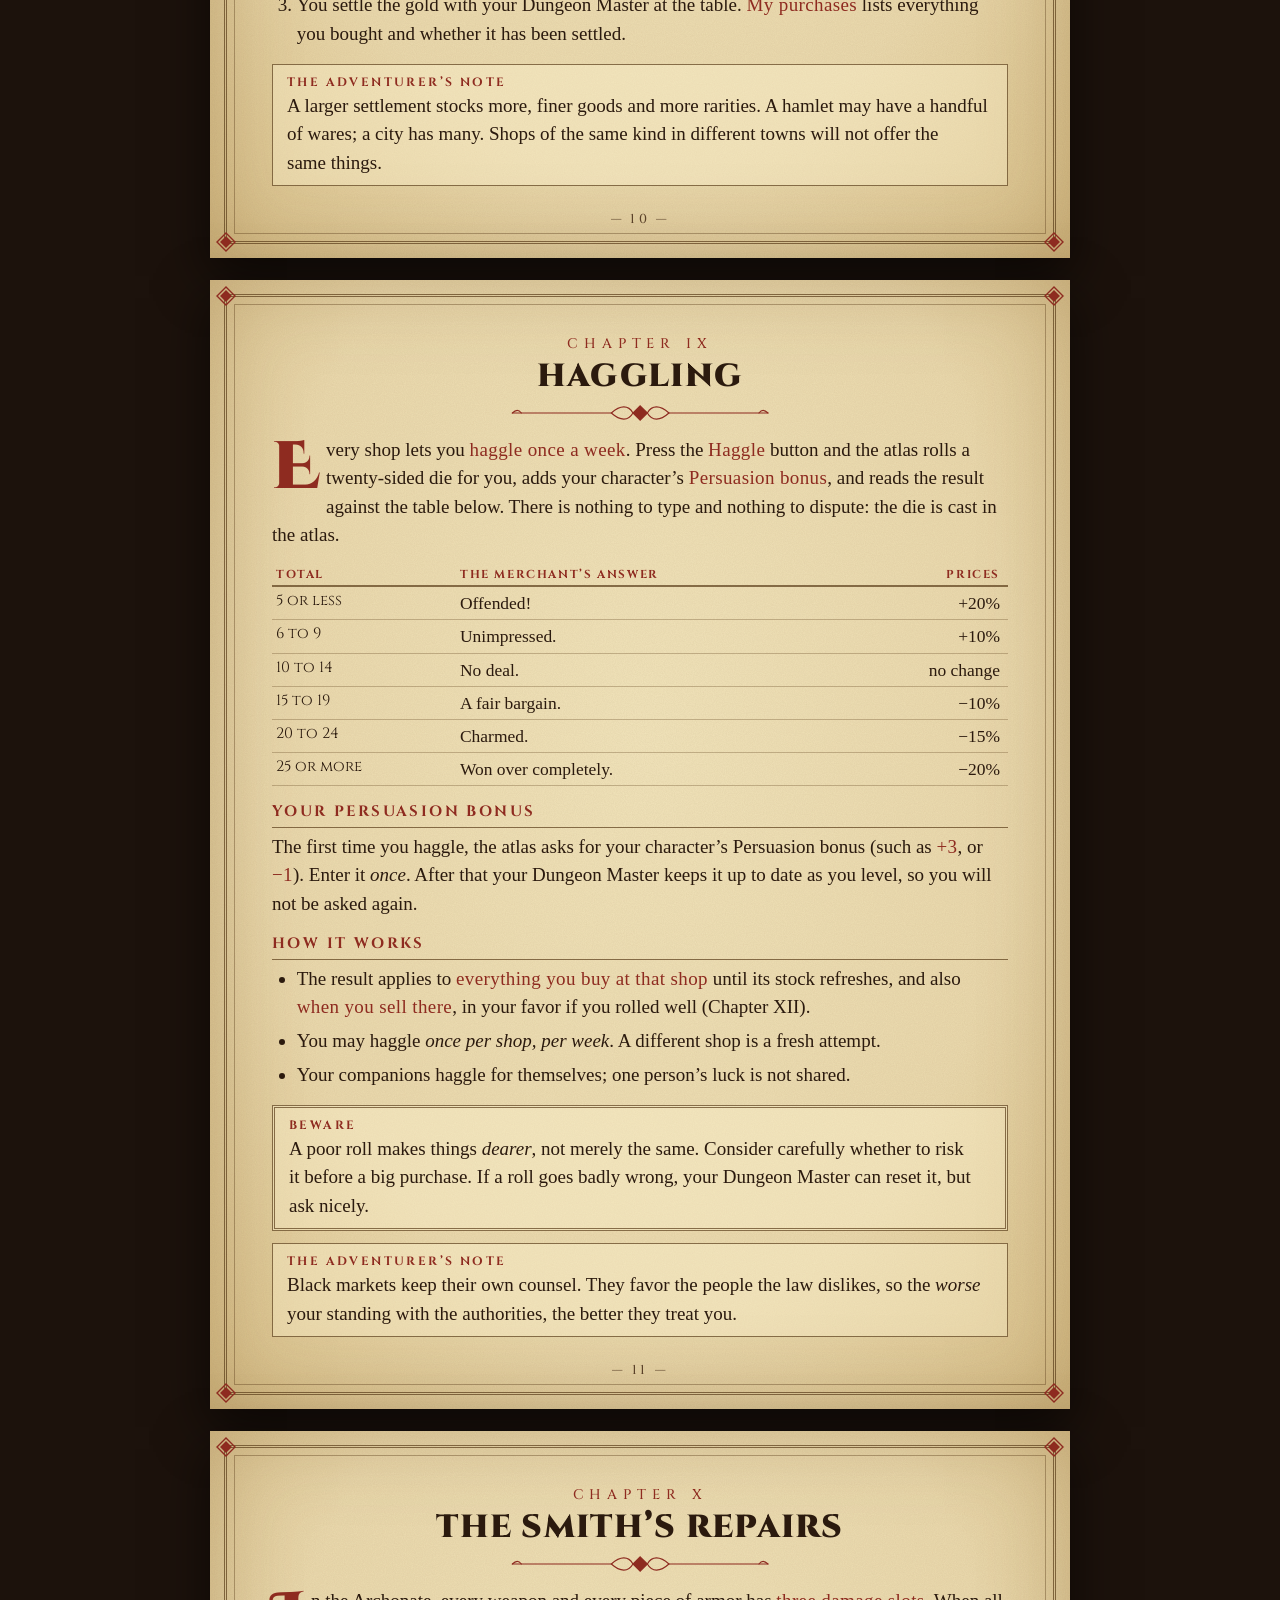
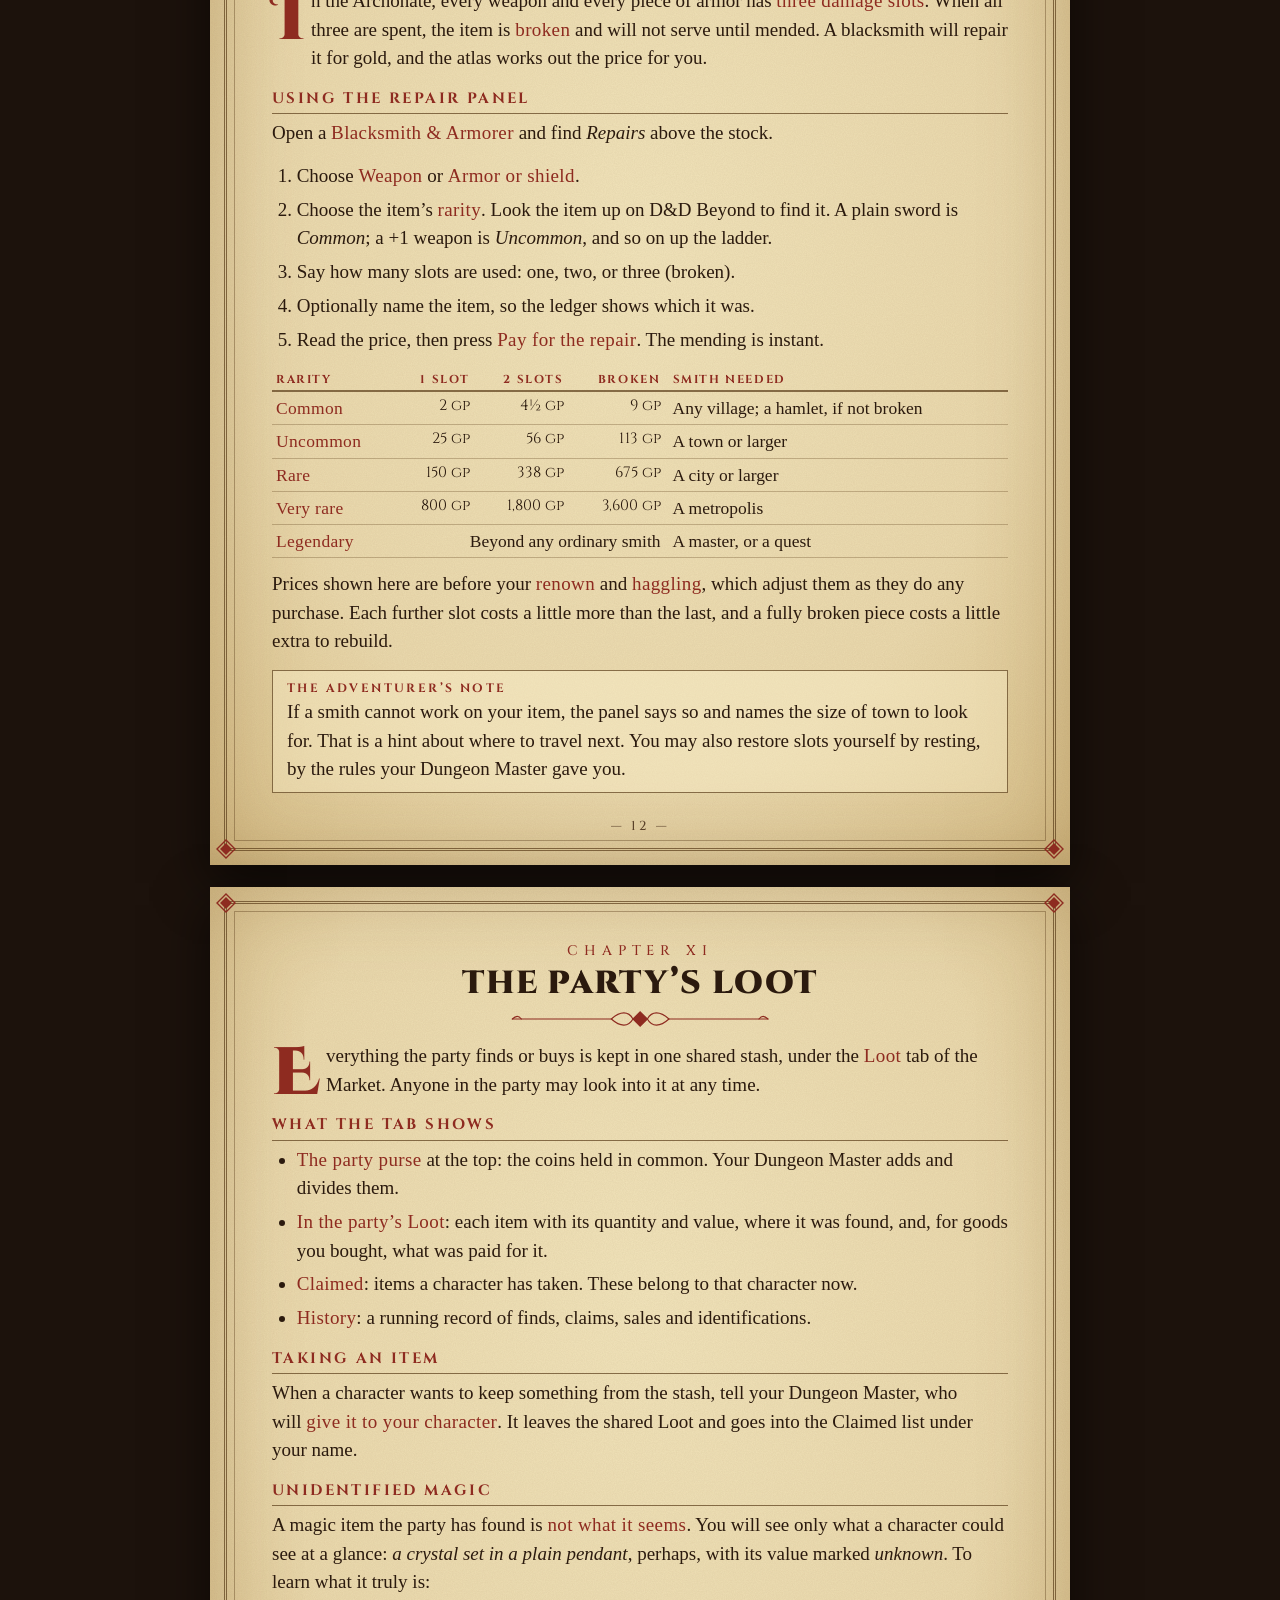
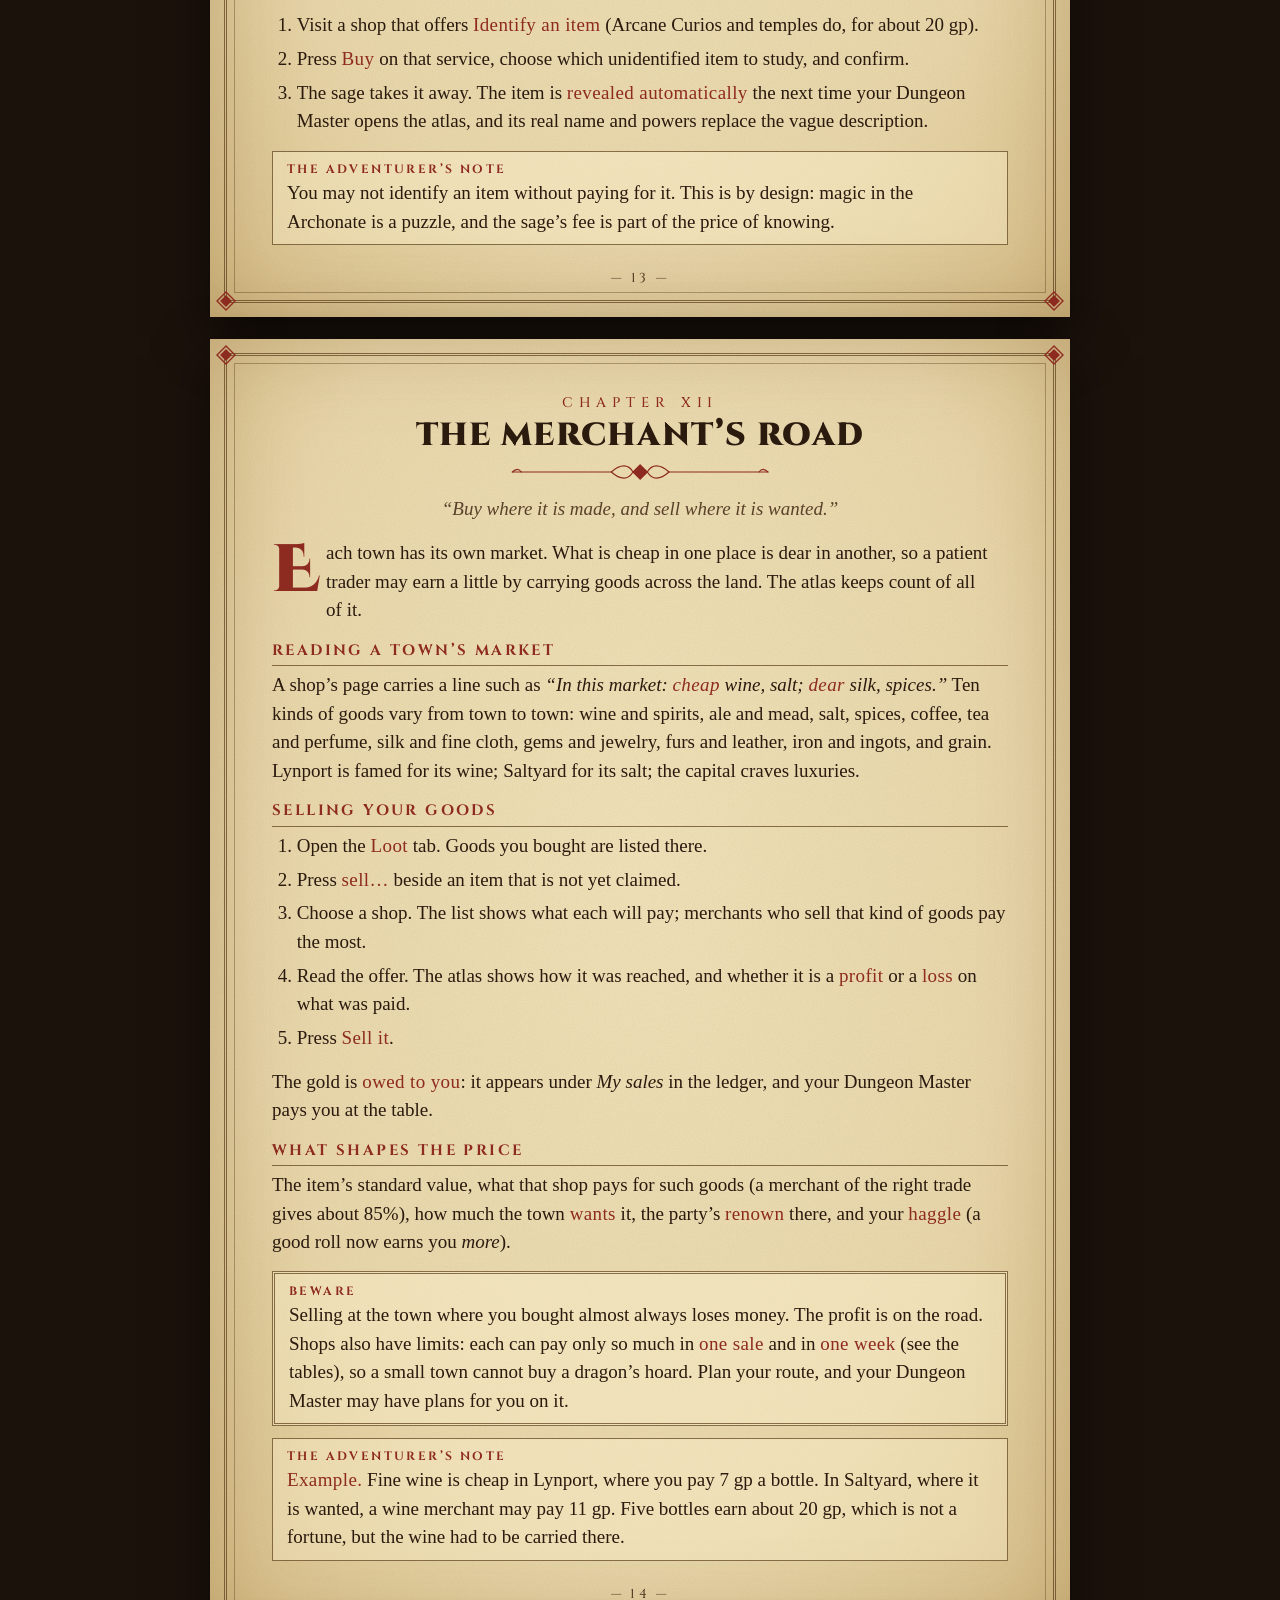
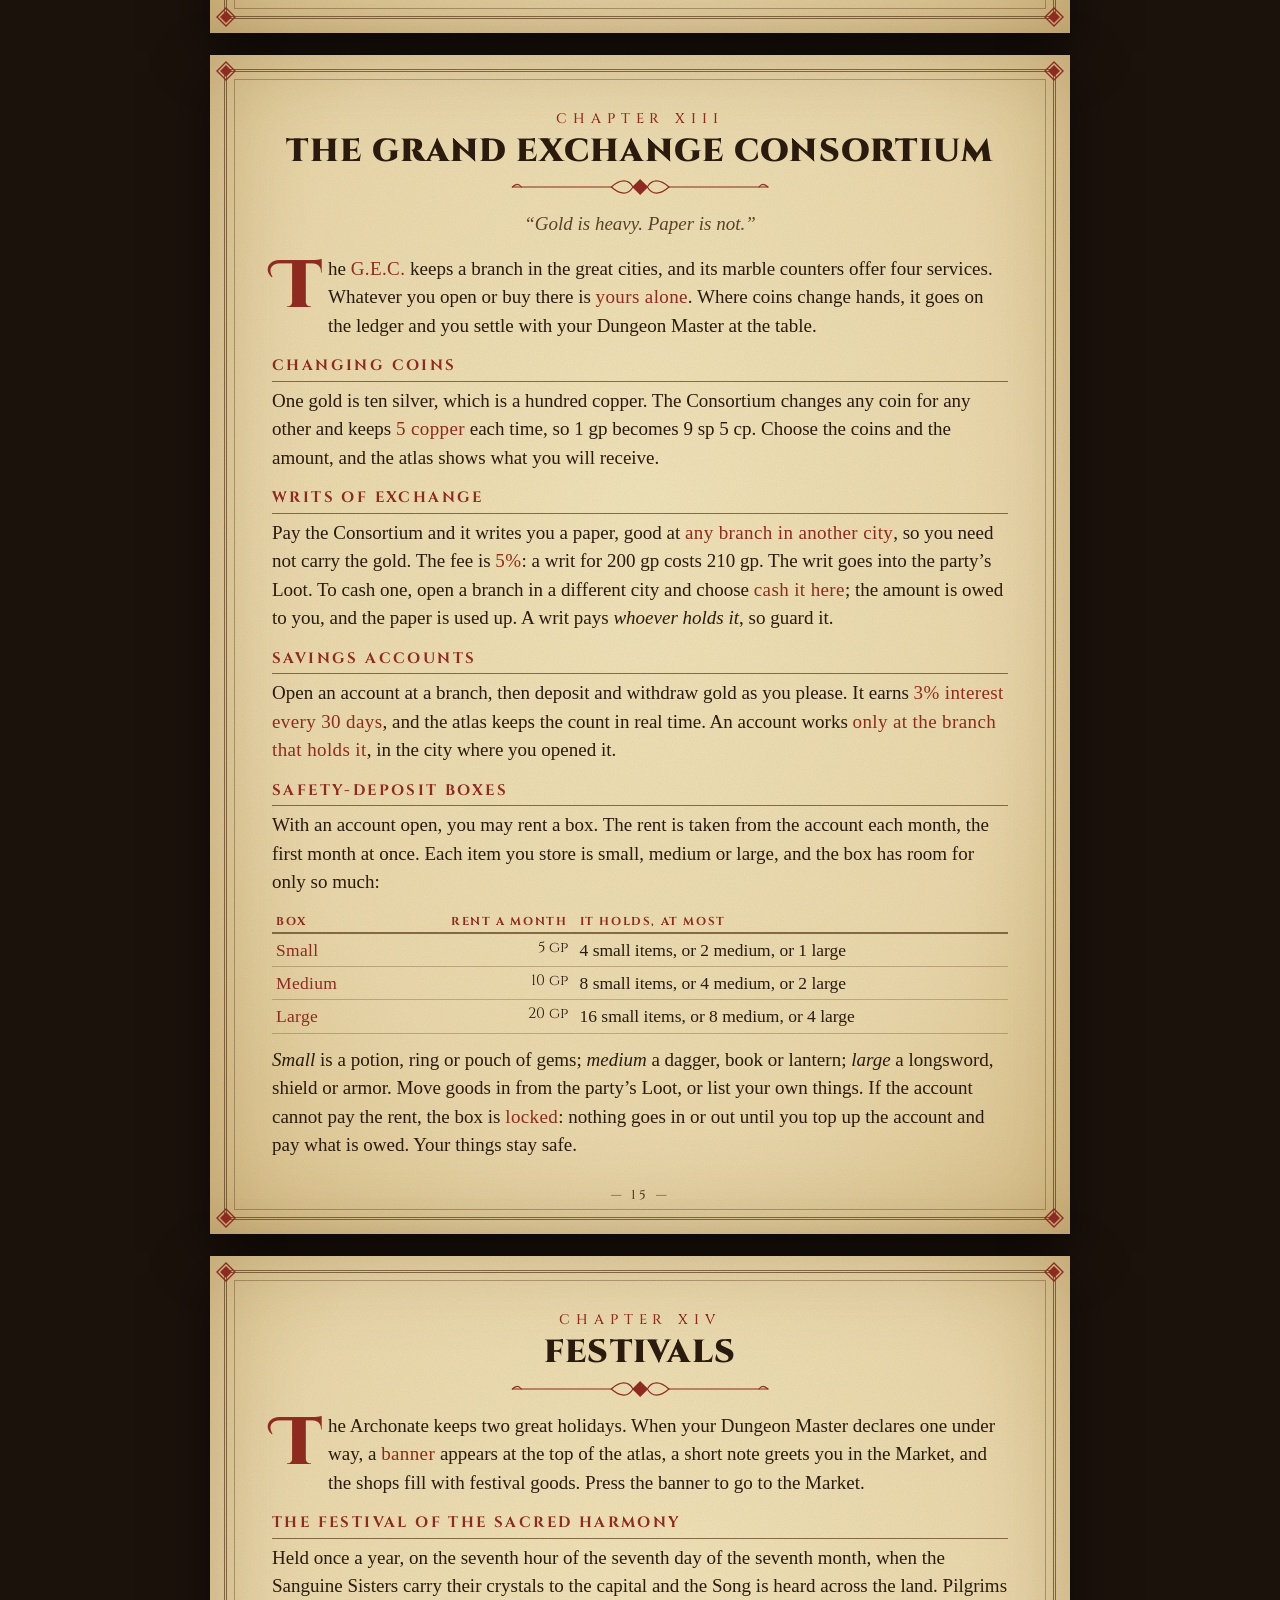
==== commit e9ccff9e: "Add files via upload" ====
--- a/guide.html
+++ b/guide.html
@@ -214,6 +214,7 @@
       <tr><td><svg class="i" viewBox="0 0 24 24"><path d="M4 5h16M4 12h16M4 19h16"/></svg></td><td><b>Contents</b></td><td>Every page in the book, nested as the world is. A dukedom opens into its towns, a town into its inns. Press the small arrows to open or close a branch, or a name to go there.</td></tr>
       <tr><td><svg class="i" viewBox="0 0 24 24"><circle cx="10.5" cy="10.5" r="6.5"/><path d="M15.5 15.5L21 21"/></svg></td><td><b>Search</b></td><td>Find any place, page or scrap of lore. Press <kbd>/</kbd> from anywhere, then use the arrow keys and <kbd>Enter</kbd>.</td></tr>
       <tr><td><svg class="i" viewBox="0 0 24 24"><circle cx="9" cy="8" r="3.4"/><path d="M2.5 20.5c0-3.8 2.9-6.6 6.5-6.6s6.5 2.8 6.5 6.6"/><circle cx="17" cy="8.8" r="2.7"/><path d="M15.8 14.2c3.2.2 5.7 2.7 5.7 6.3"/></svg></td><td><b>People</b></td><td>The register of everyone your party knows (Chapter VI).</td></tr>
+      <tr><td><svg class="i" viewBox="0 0 24 24"><path d="M12 6.5C10.4 5 8 4.5 4.5 4.5v13C8 17.5 10.4 18 12 19.5c1.6-1.5 4-2 7.5-2v-13C16 4.5 13.6 5 12 6.5zM12 6.5v13"/></svg></td><td><b>Journal</b></td><td>The write-up of each session, folded by date (Chapter IV).</td></tr>
       <tr><td><svg class="i" viewBox="0 0 24 24"><path d="M12 21c-4.2-1.6-7.5-5.6-7.5-10.5 0-2.3.7-4.4 1.8-6M12 21c4.2-1.6 7.5-5.6 7.5-10.5 0-2.3-.7-4.4-1.8-6"/><path d="M5.2 8.5c1.6 0 2.9.9 3.4 2.3M4.8 13c1.7-.2 3.2.6 3.9 2M18.8 8.5c-1.6 0-2.9.9-3.4 2.3M19.2 13c-1.7-.2-3.2.6-3.9 2"/><path d="M12 6.5l1.1 2.3 2.5.3-1.8 1.7.5 2.5-2.3-1.2-2.3 1.2.5-2.5-1.8-1.7 2.5-.3z"/></svg></td><td><b>Renown</b></td><td>How the party is regarded in each place (Chapter VII).</td></tr>
       <tr><td><svg class="i" viewBox="0 0 24 24"><path d="M9 3h6l-1.5 3h-3zM6.5 7.5h11c2 2.4 3 5 3 7.8C20.5 19 17 21 12 21s-8.5-2-8.5-5.7c0-2.8 1-5.4 3-7.8z"/><path d="M14.3 11.6c-.6-.6-1.4-.9-2.3-.9-1.3 0-2.3.7-2.3 1.7 0 2.3 4.6 1.2 4.6 3.4 0 1-1 1.7-2.3 1.7-1 0-1.9-.4-2.5-1M12 9.5v1.2M12 17.4v1.1"/></svg></td><td><b>Market</b></td><td>Shops, loot, trade and the Consortium (Chapters VIII to XIII).</td></tr>
       <tr><td><svg class="i" viewBox="0 0 24 24"><circle cx="12" cy="12" r="3"/><circle cx="12" cy="12" r="8"/><path d="M12 1v3M12 20v3M1 12h3M20 12h3"/></svg></td><td><b>Ping</b></td><td>Point out a spot to the whole party (Chapter V).</td></tr>
@@ -275,6 +276,8 @@
     <p>Tick <b>Private</b> before you add a note and only <em>you</em> will see it, not your companions, and not your Dungeon Master. Use it for a character&rsquo;s secret, a plan you are not ready to share, or a reminder to yourself.</p>
     <h3>Changing your mind</h3>
     <p>You can edit or delete your own notes. You cannot alter anyone else&rsquo;s.</p>
+    <h3>The session journal</h3>
+    <p>The <b>Journal</b> icon opens the story so far, newest session first. Each entry is folded up and shows its <b>date and title</b>; press one to read it. Beneath it you may leave a comment as a party note. Only the party&rsquo;s scribe writes the entries.</p>
     <div class="note"><p>A note belongs to the thing you wrote it under. A rumor about the Duke goes under the Duke, and a warning about a bridge goes under the bridge. File it where you will think to look for it.</p></div>
     <div class="warn"><p>A shared note is read by the whole table. If your character is keeping a secret from the party, tick <b>Private</b>.</p></div>
   </div>
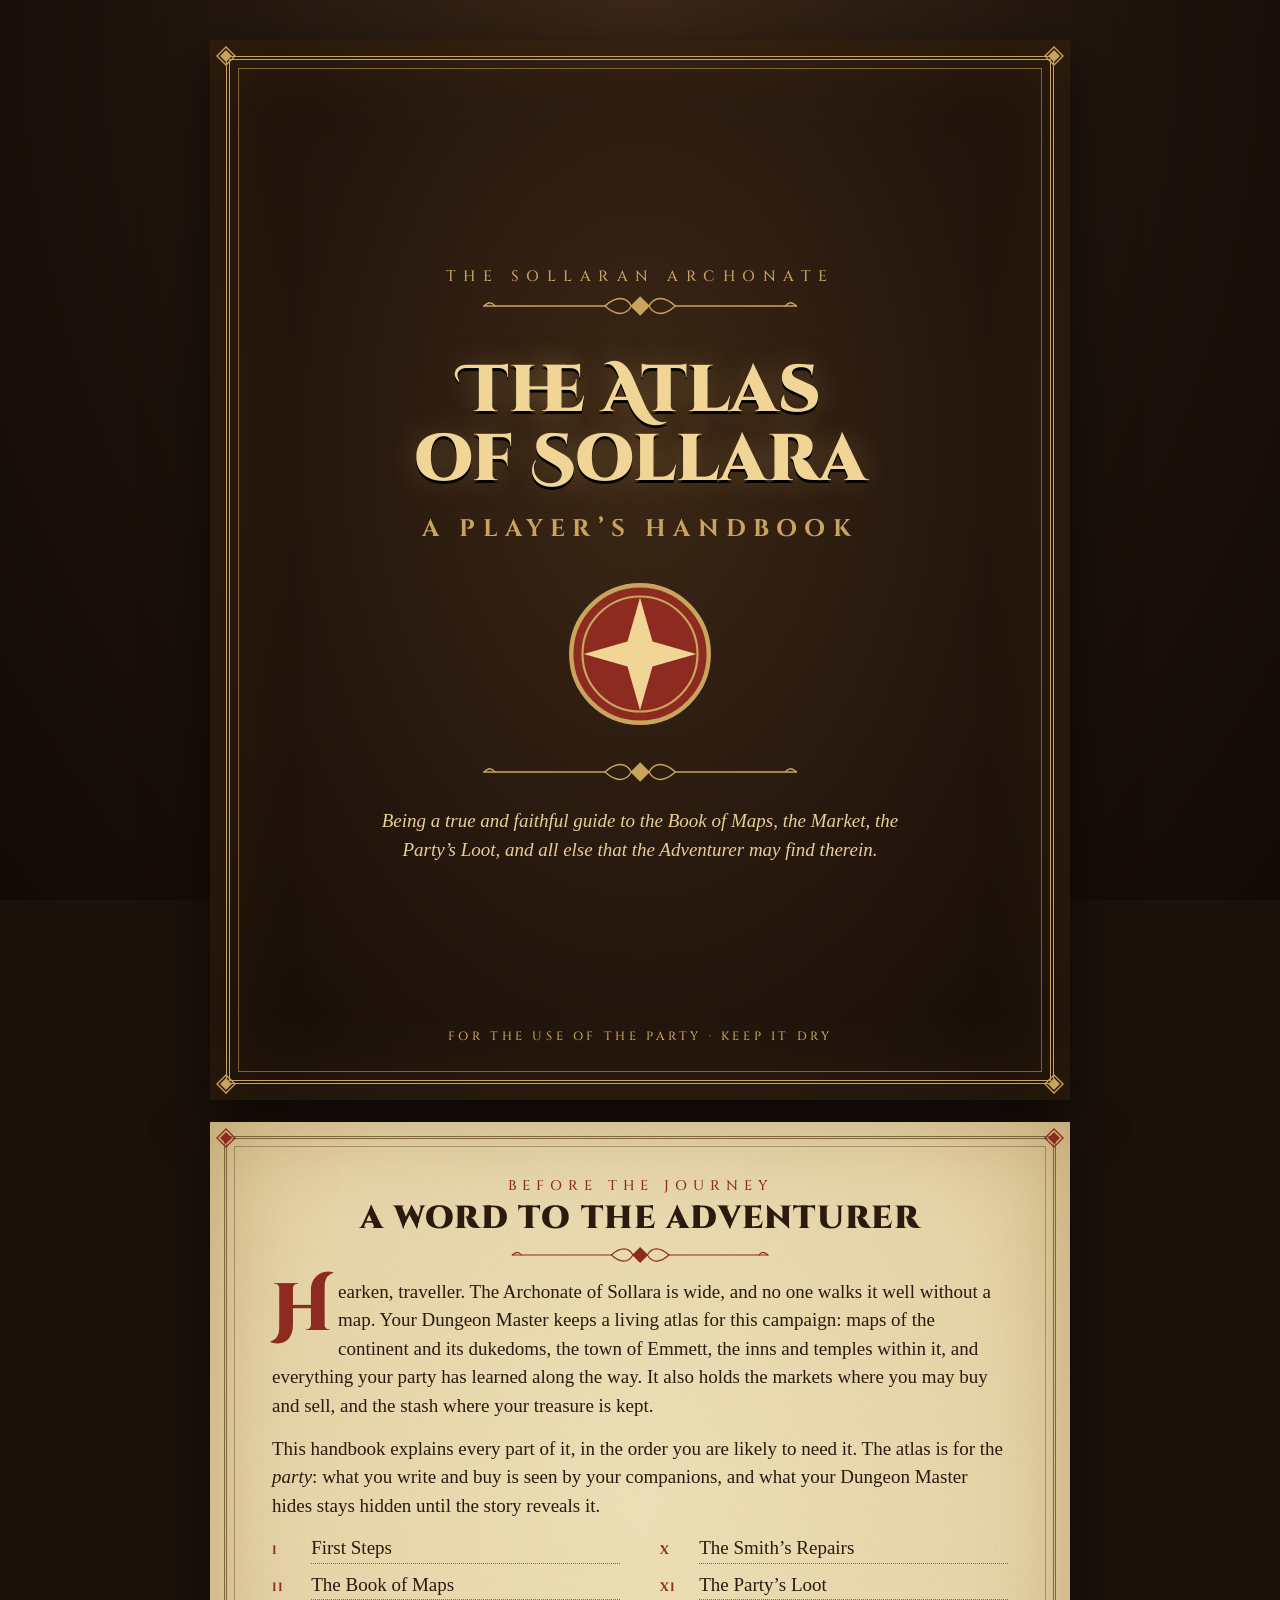
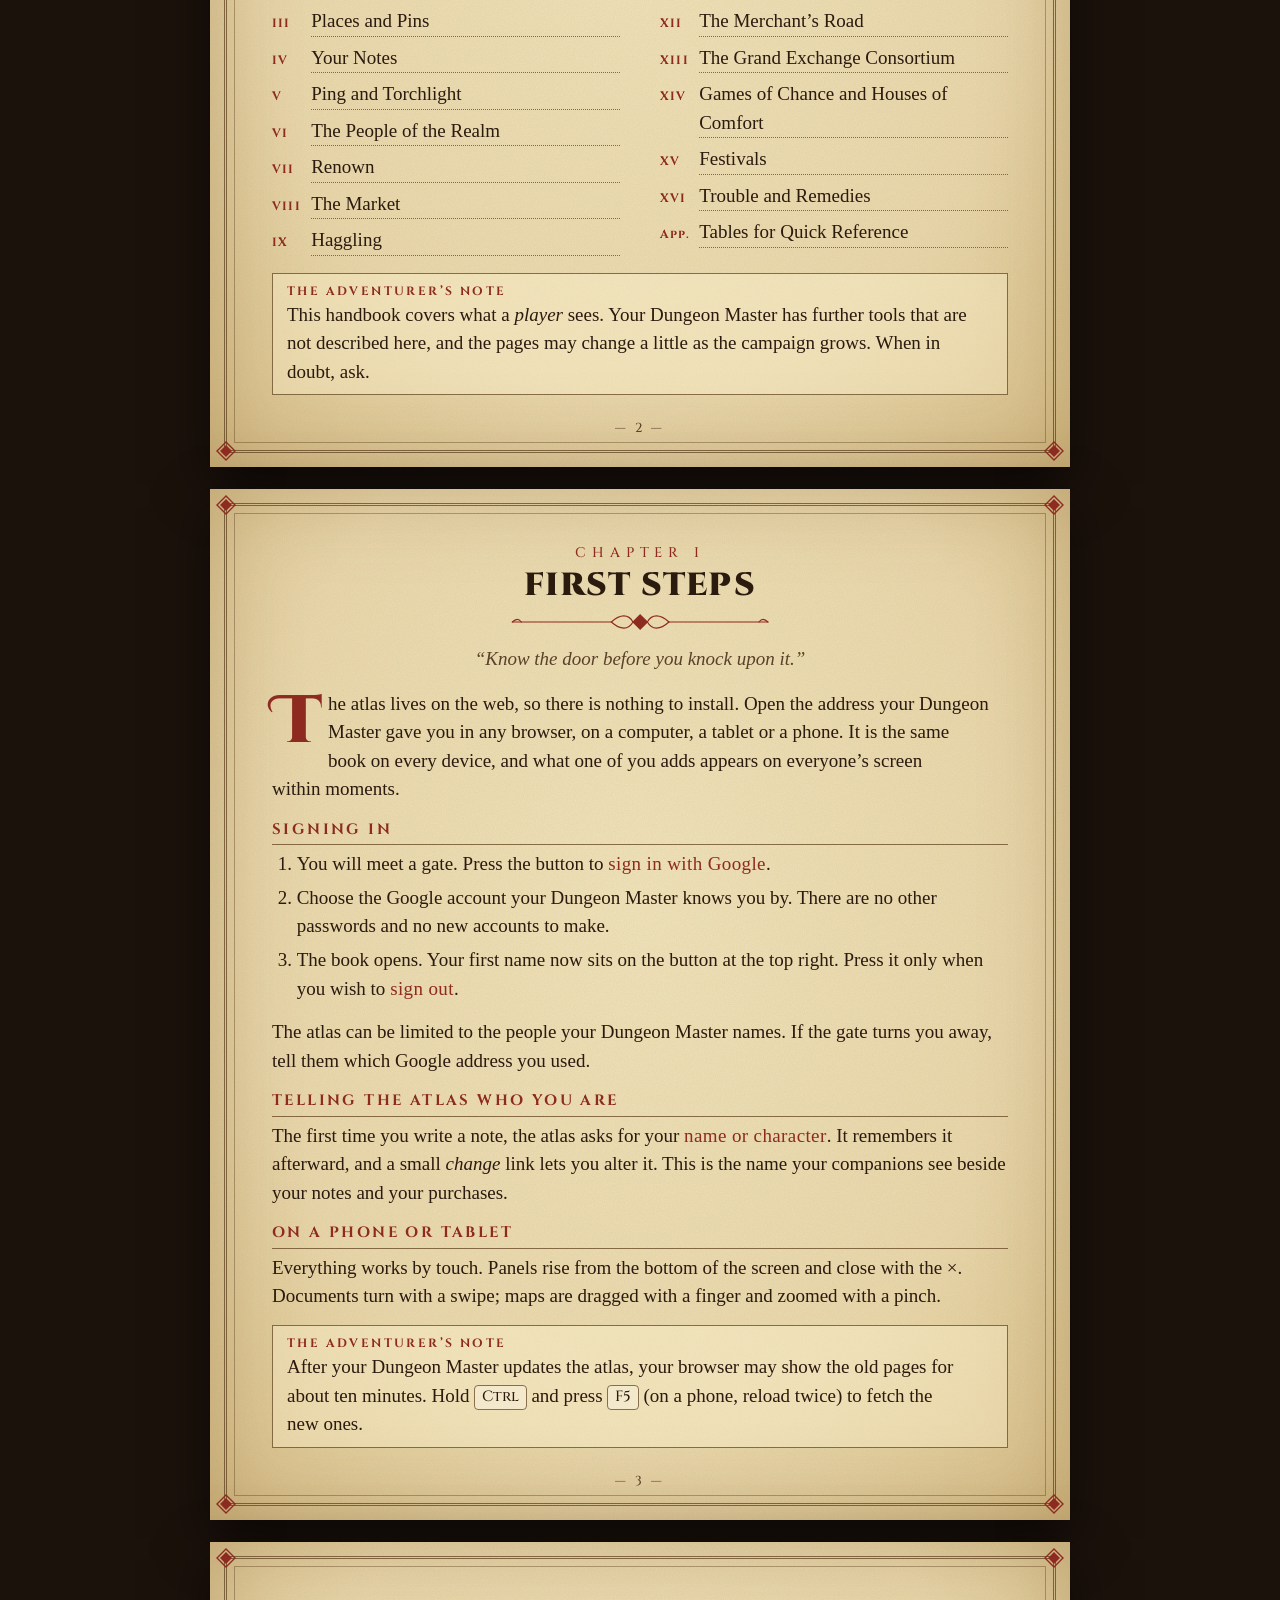
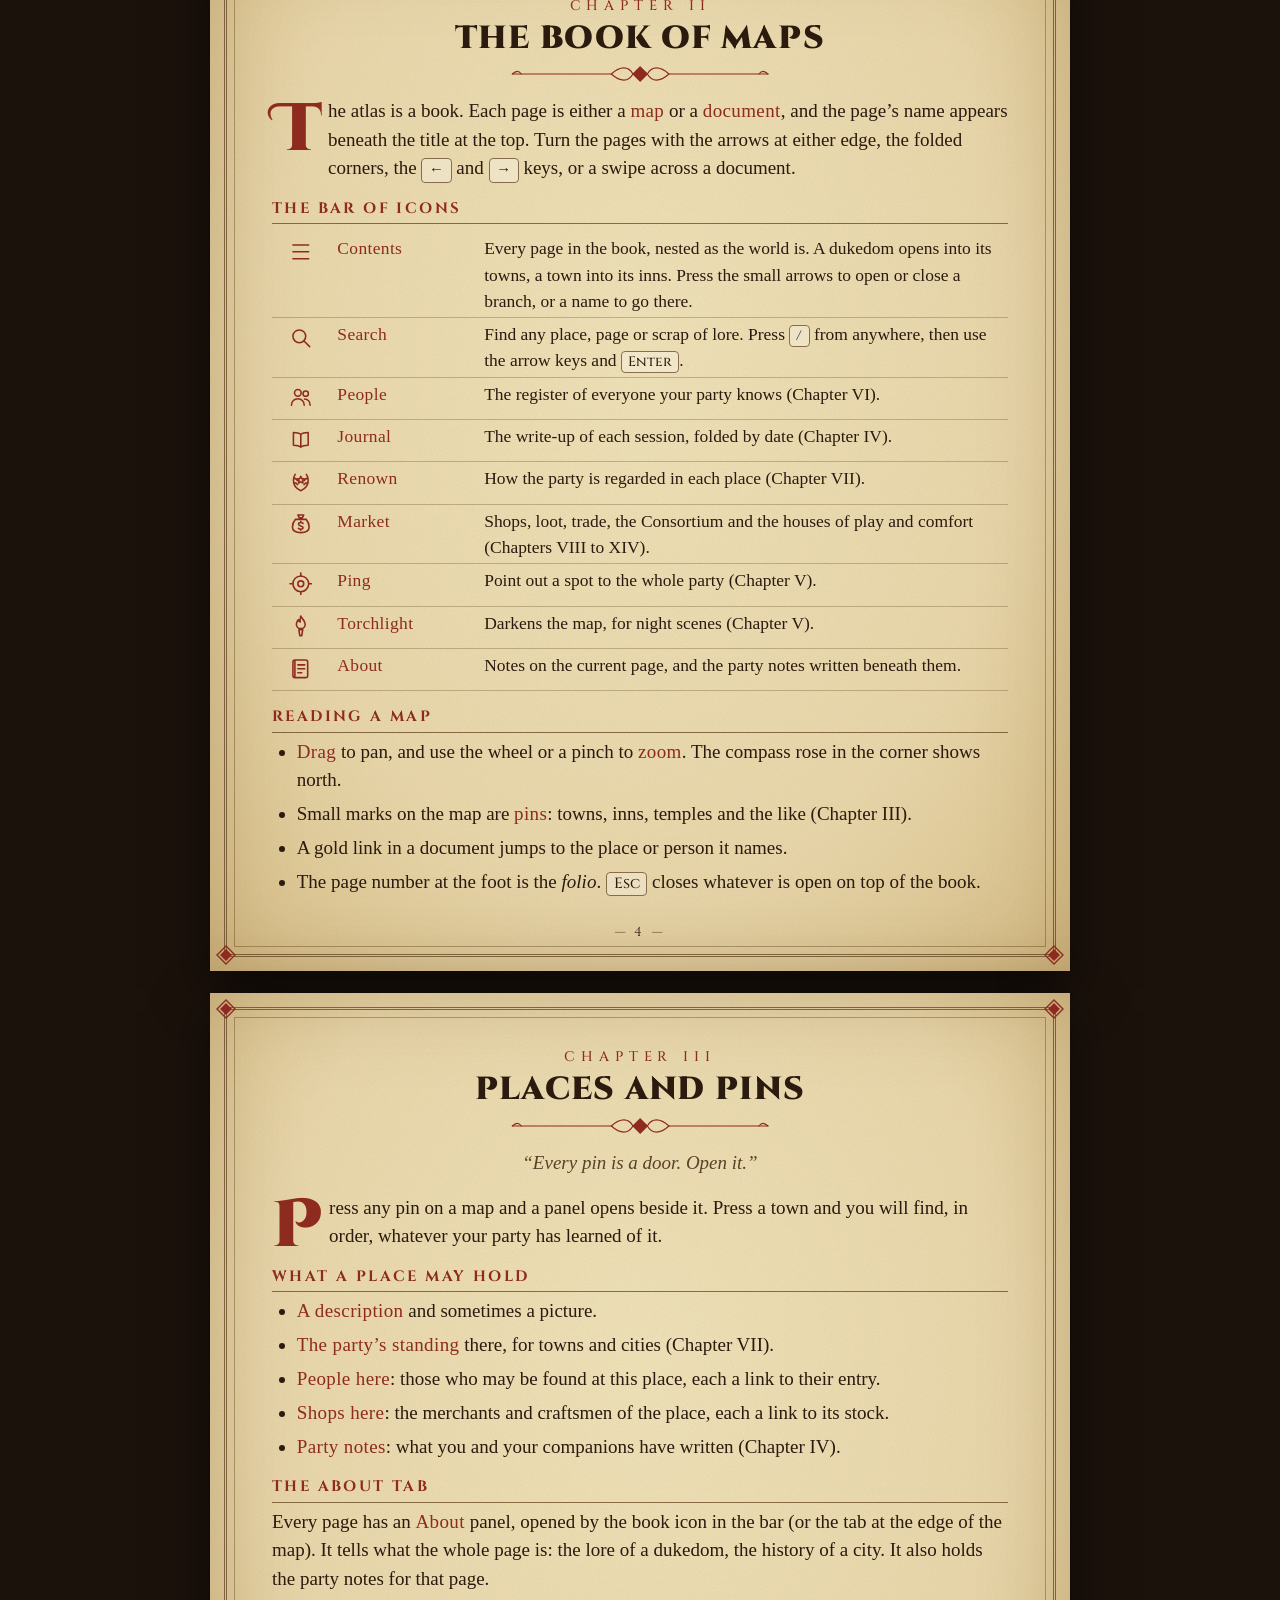
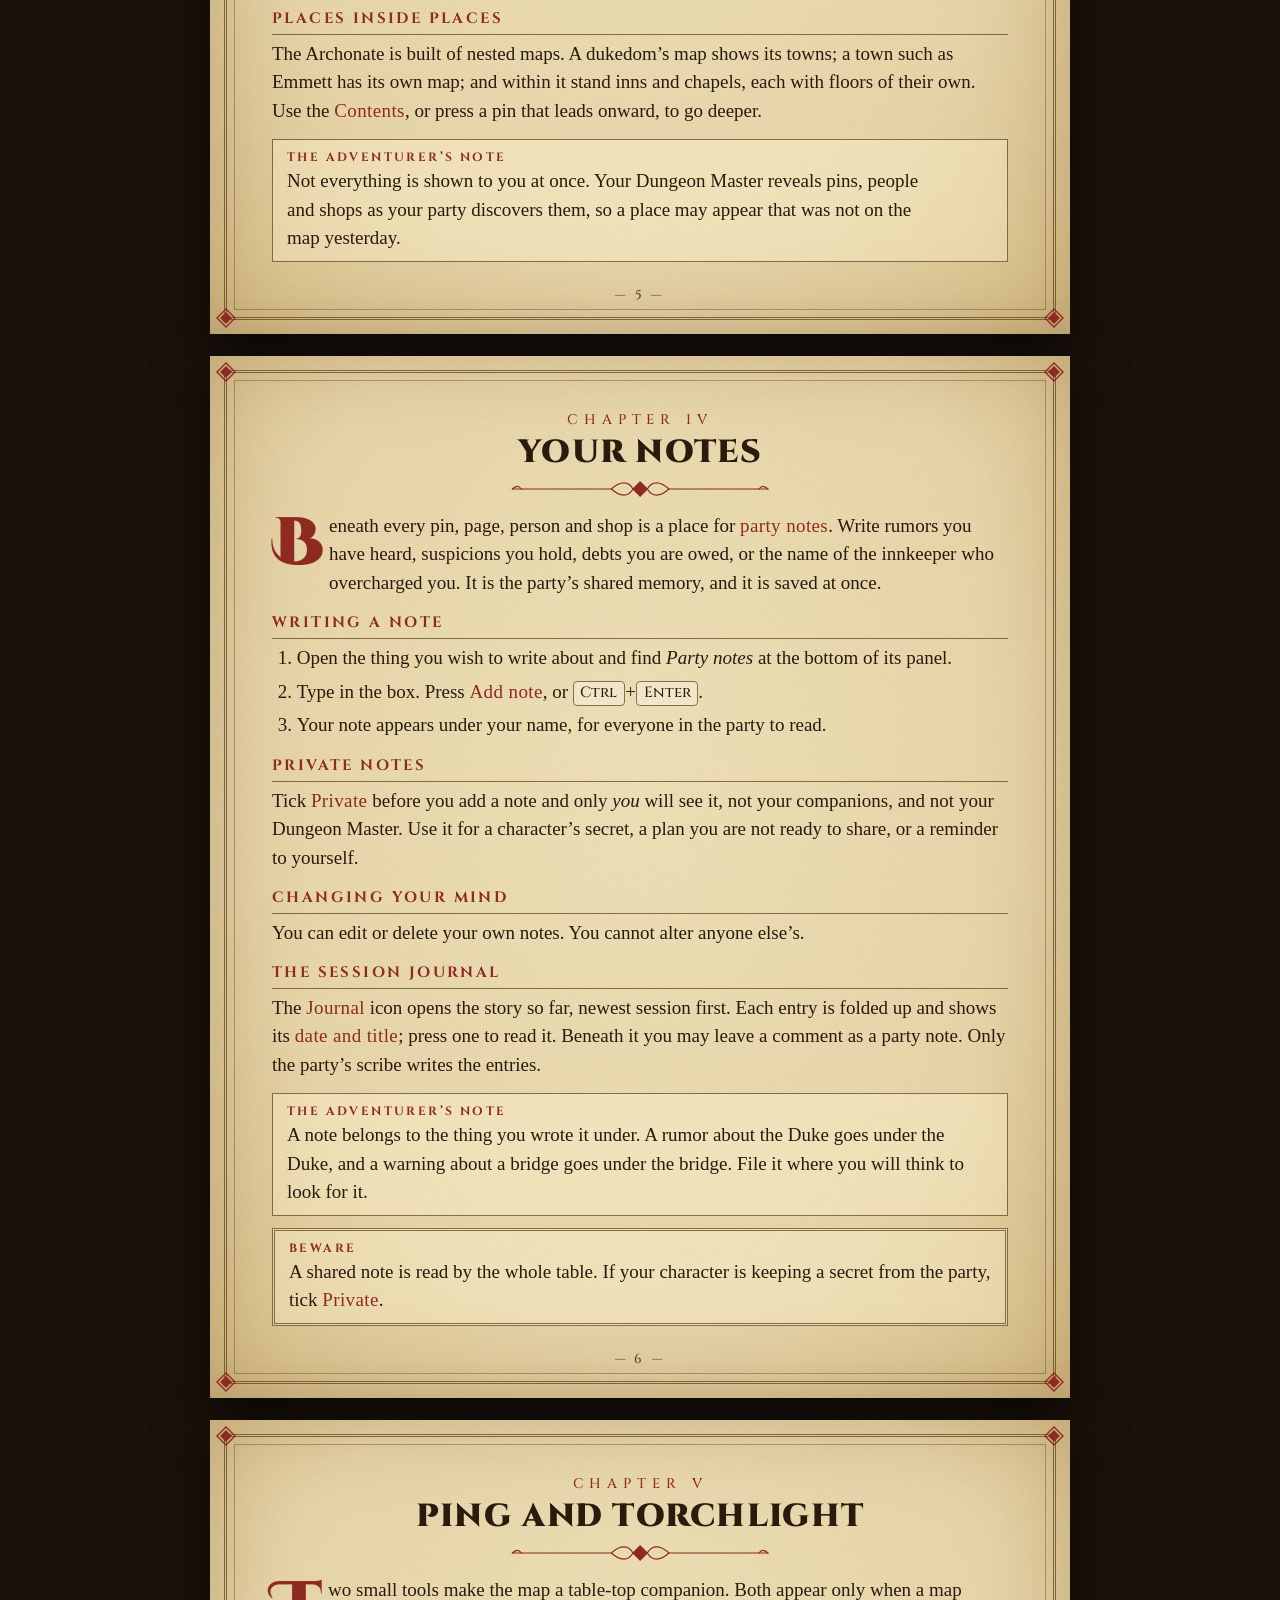
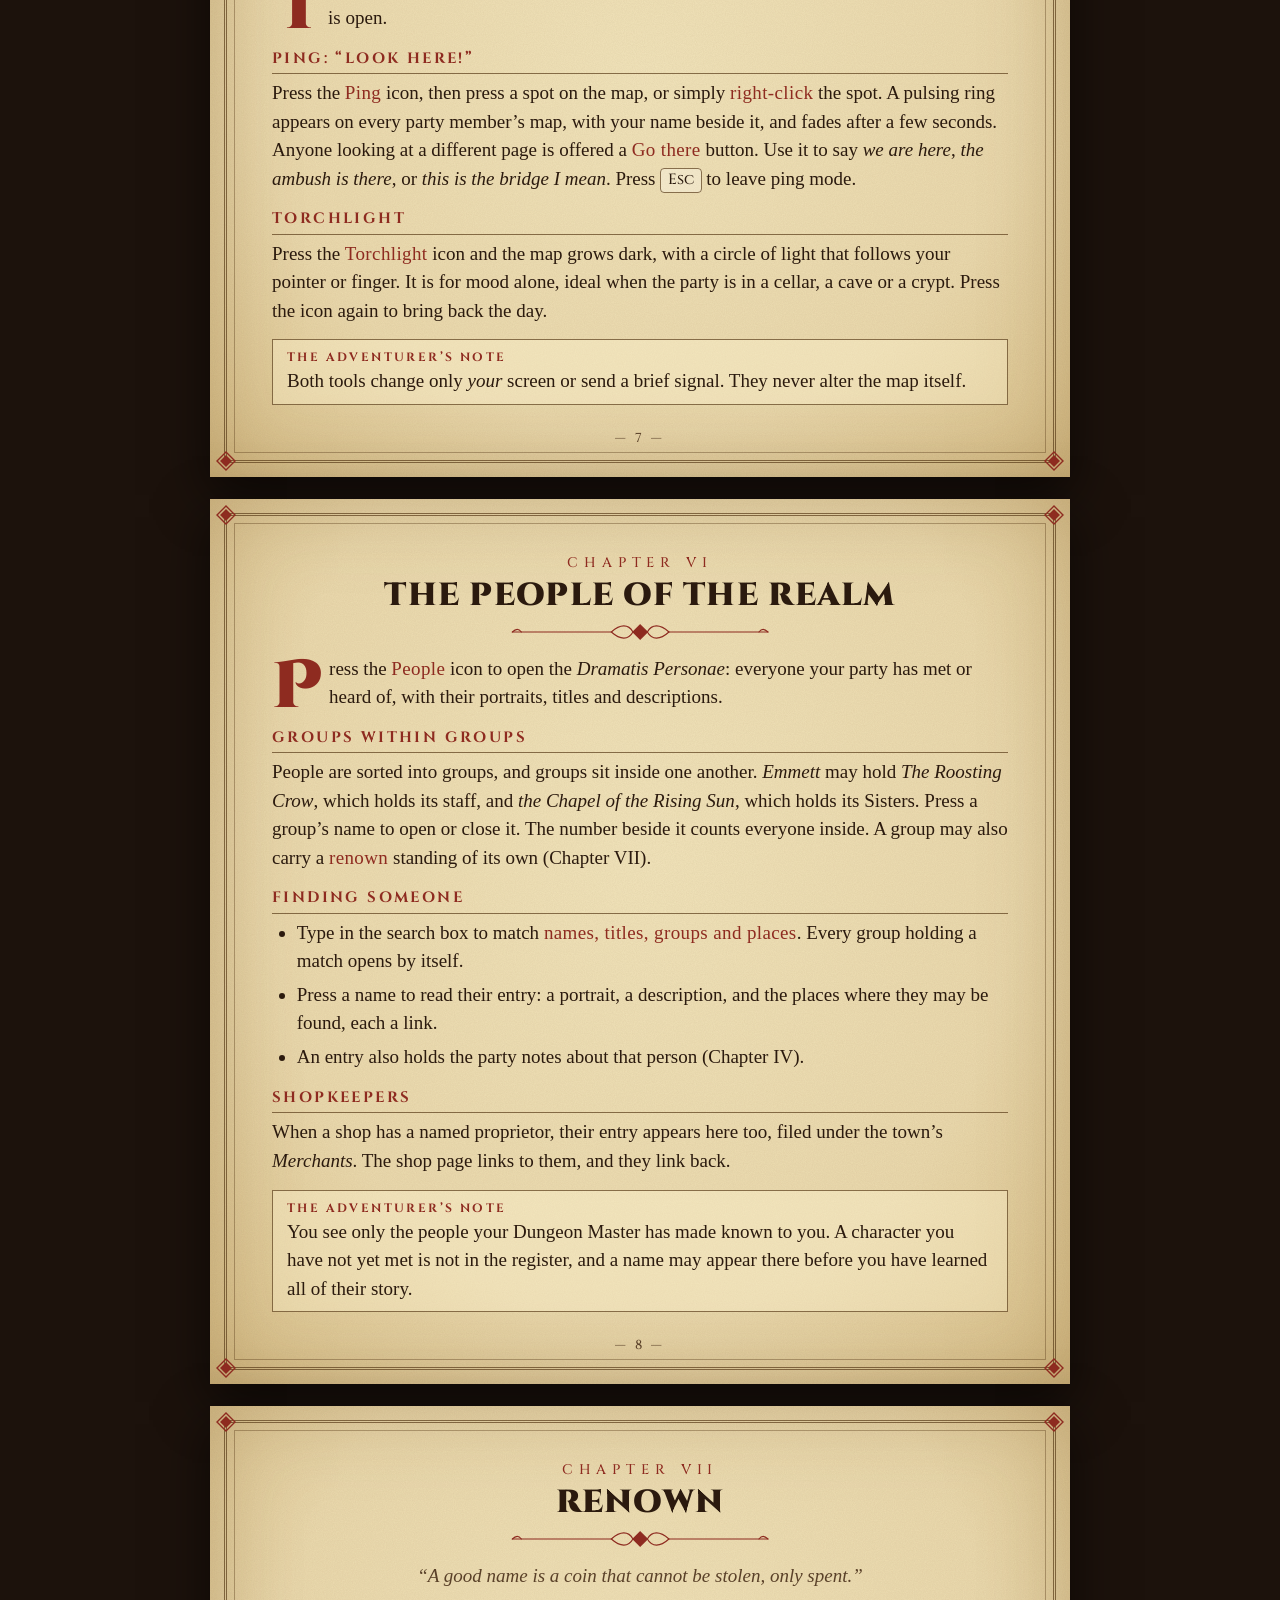
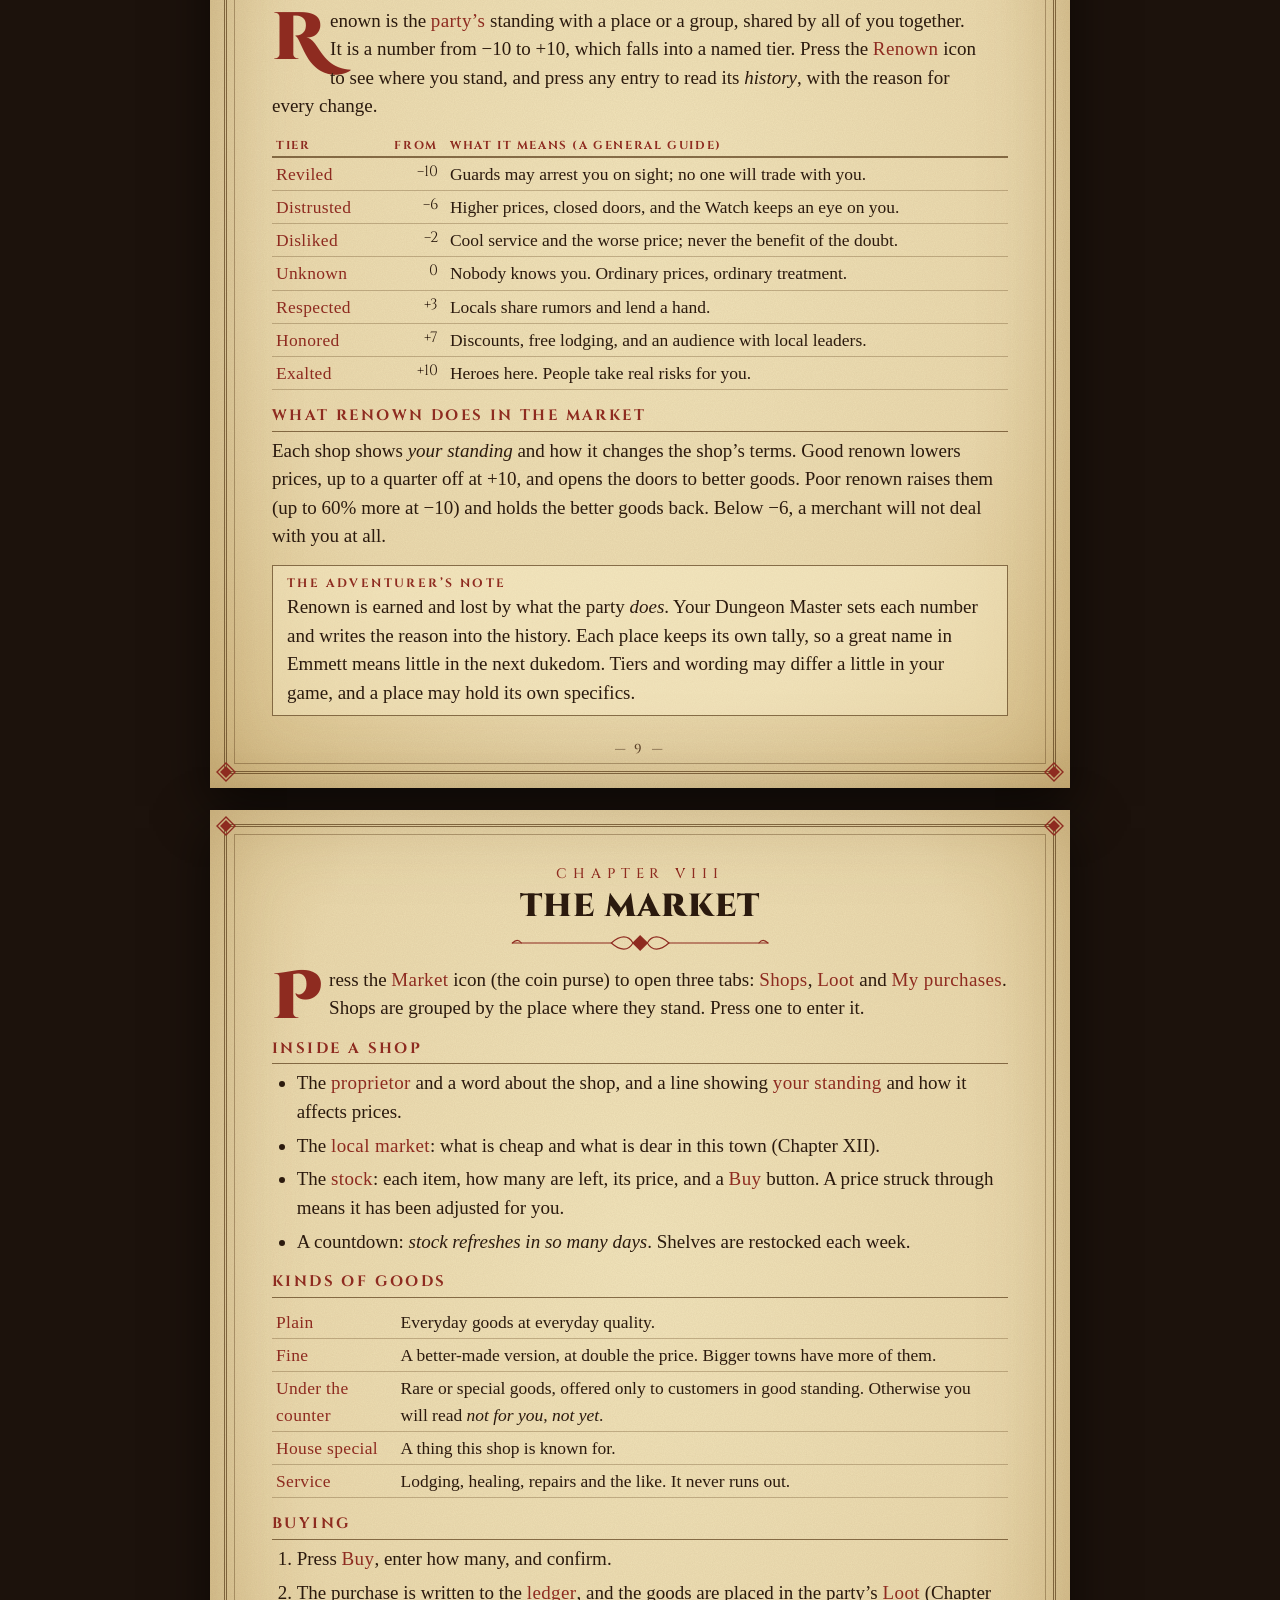
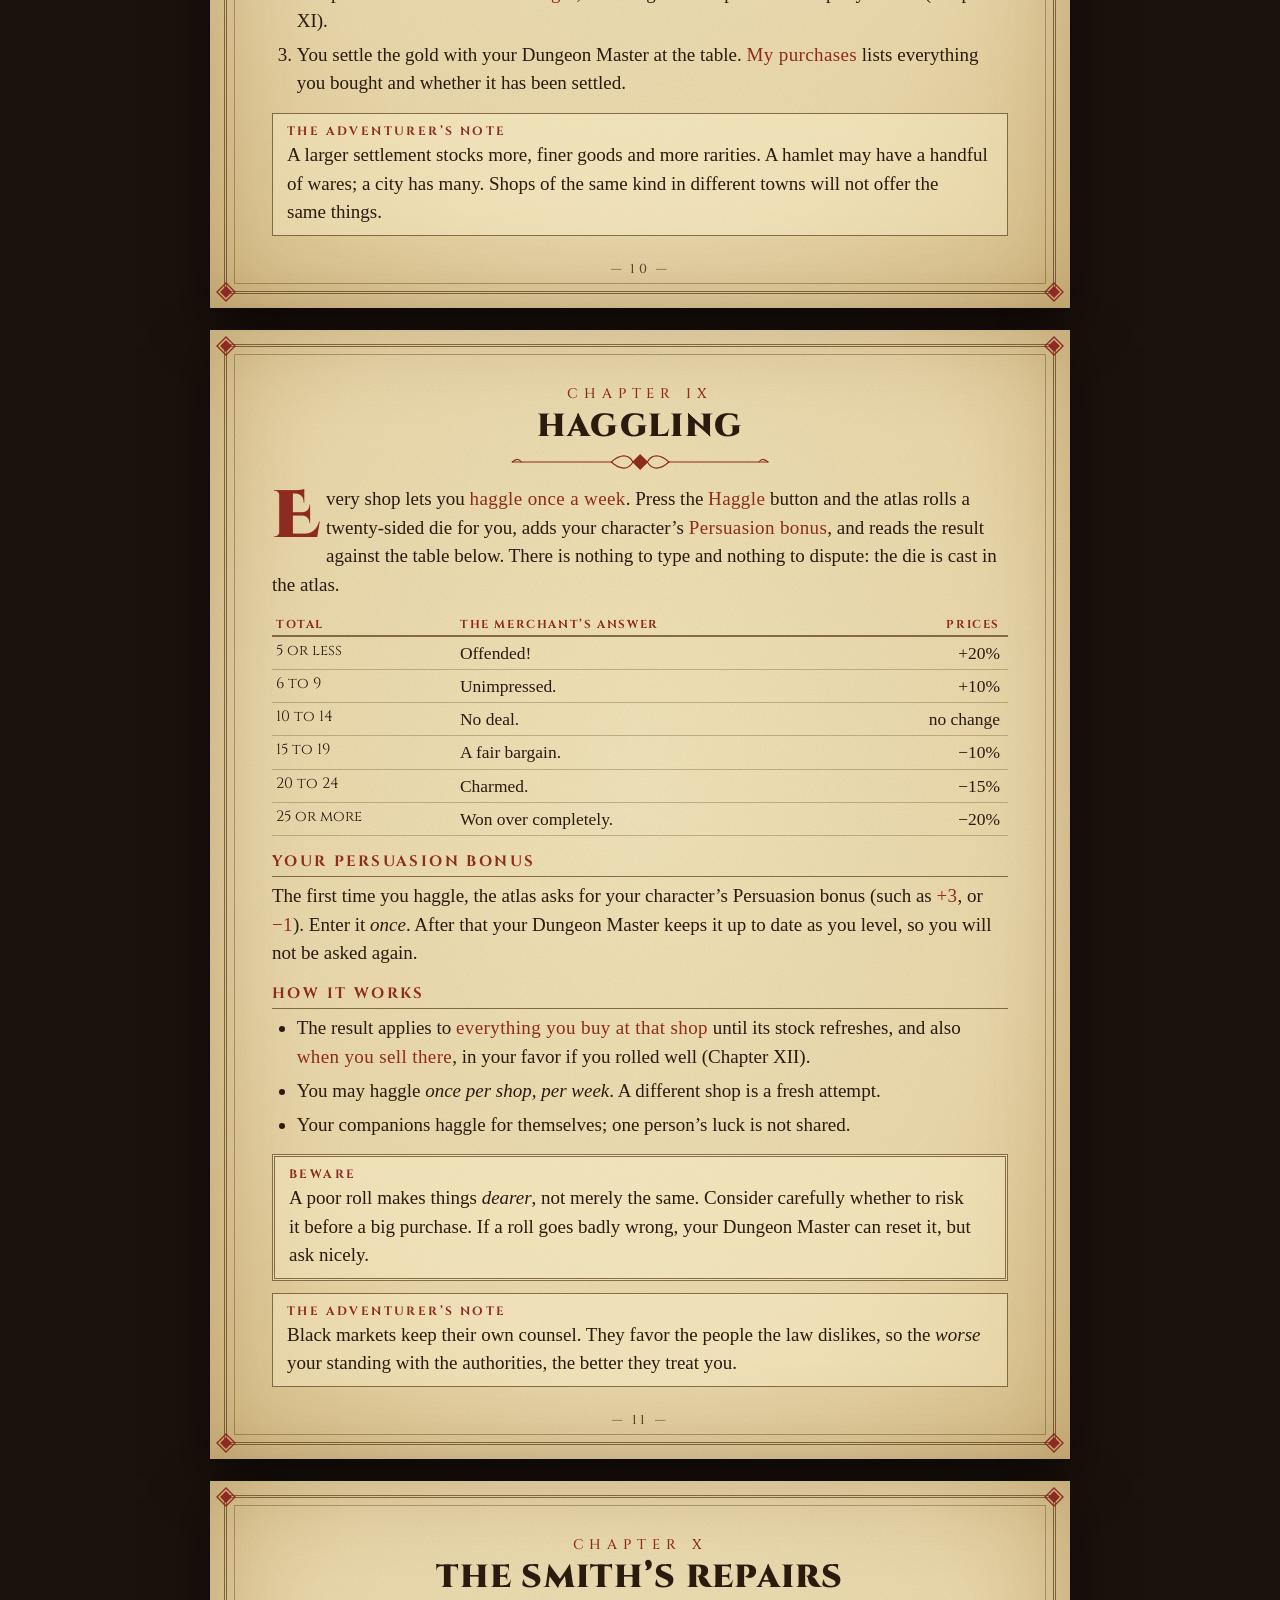
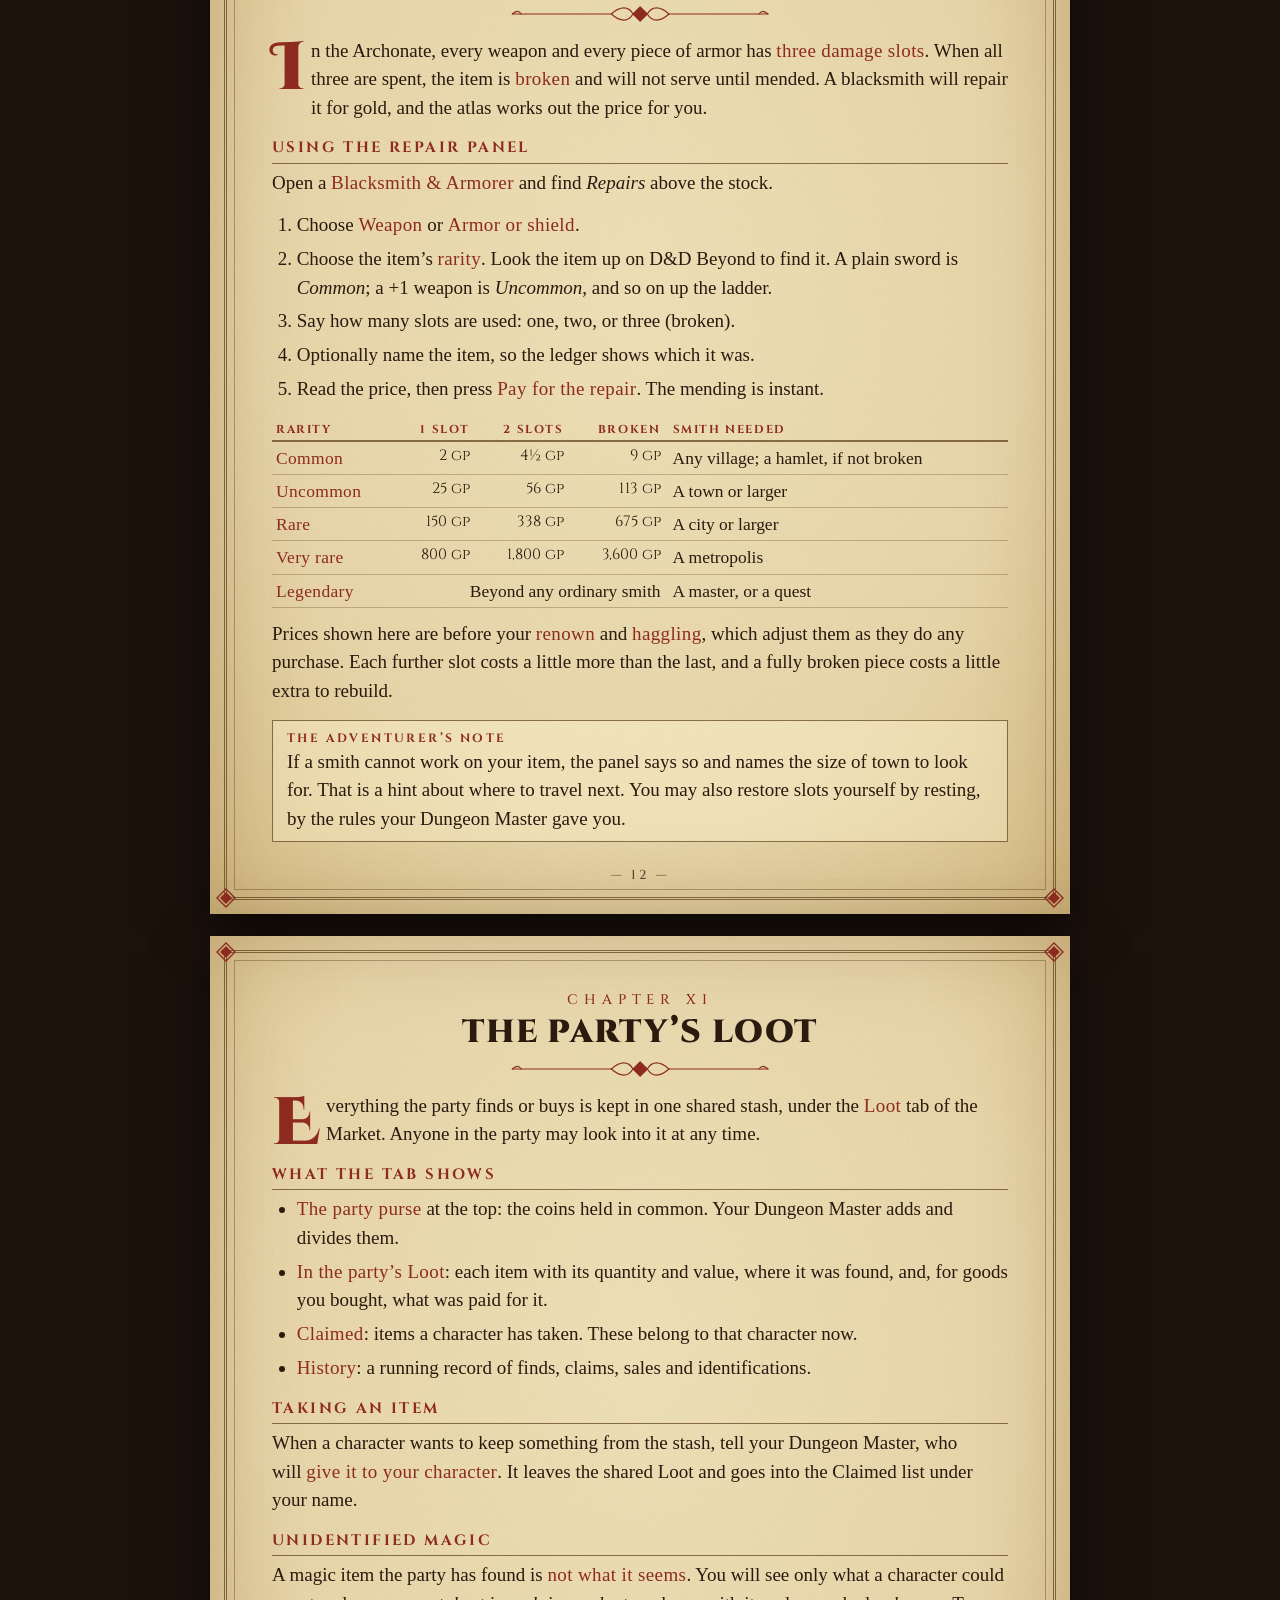
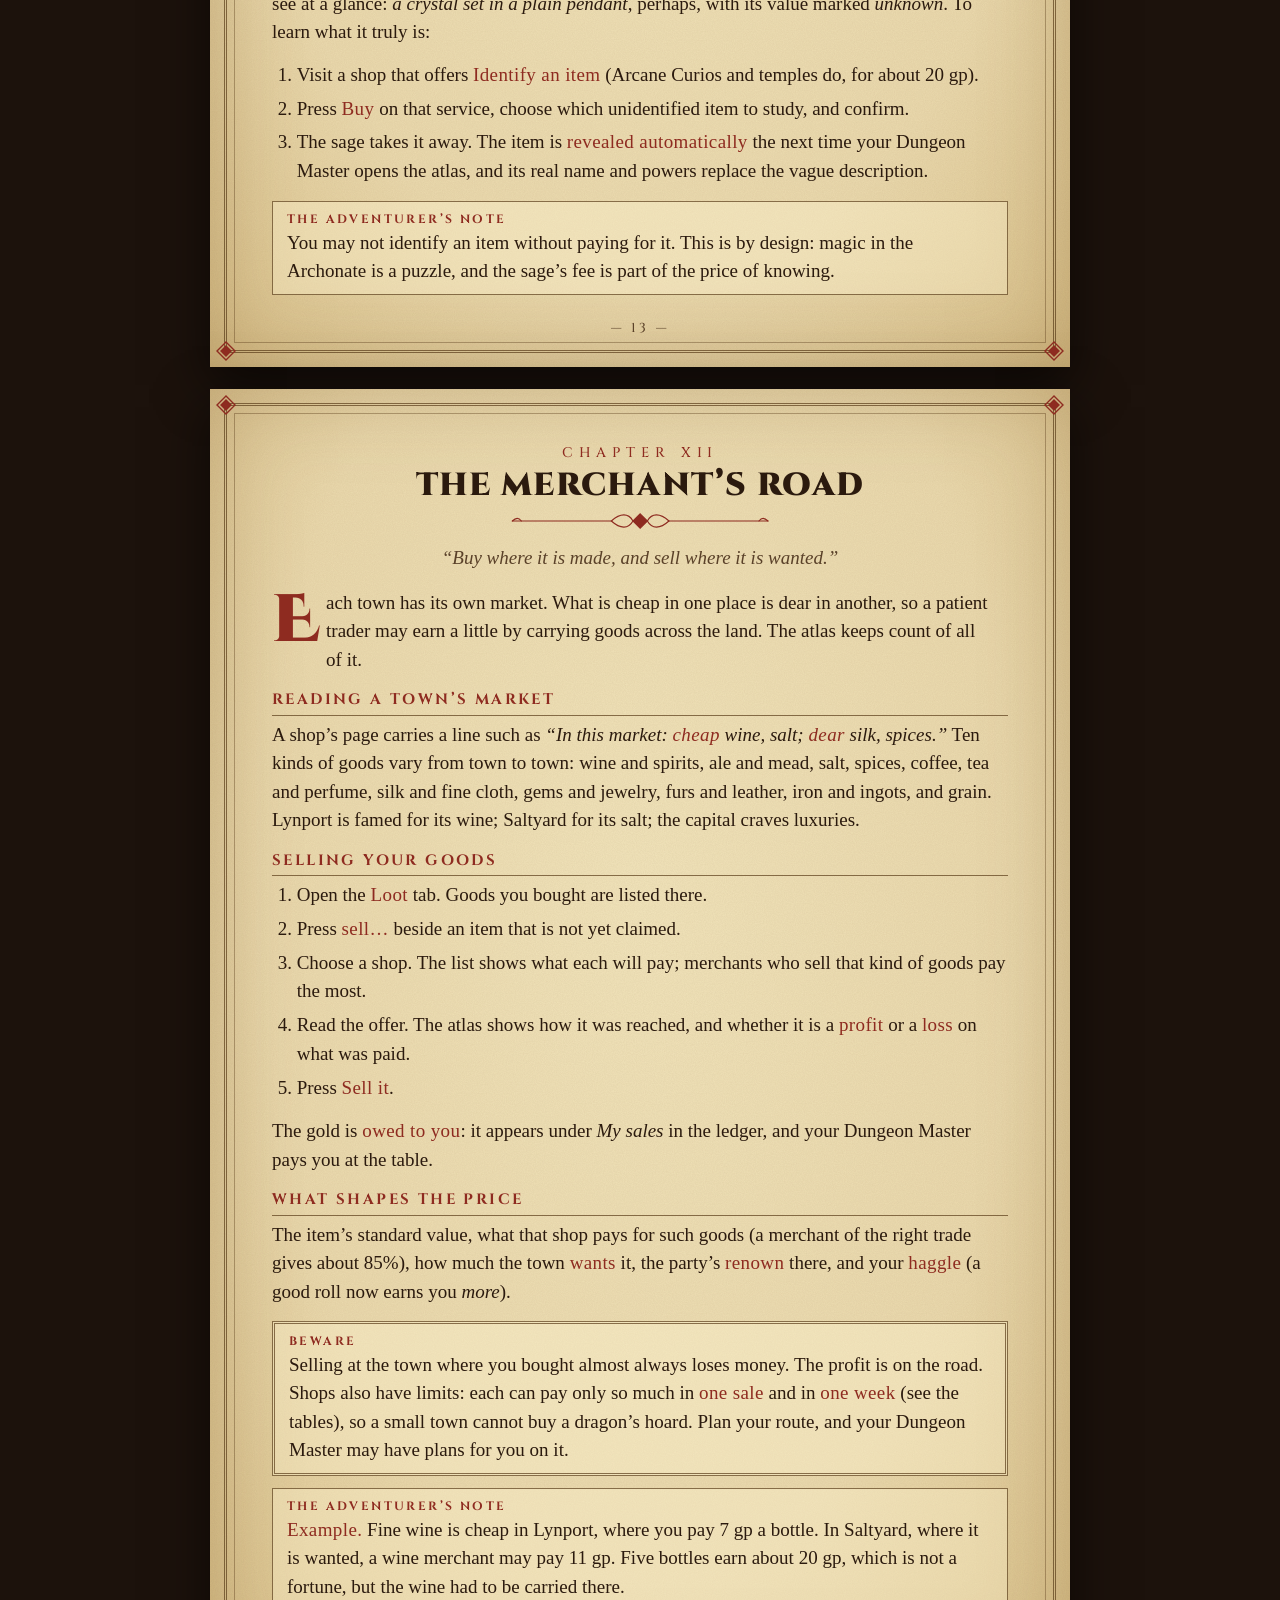
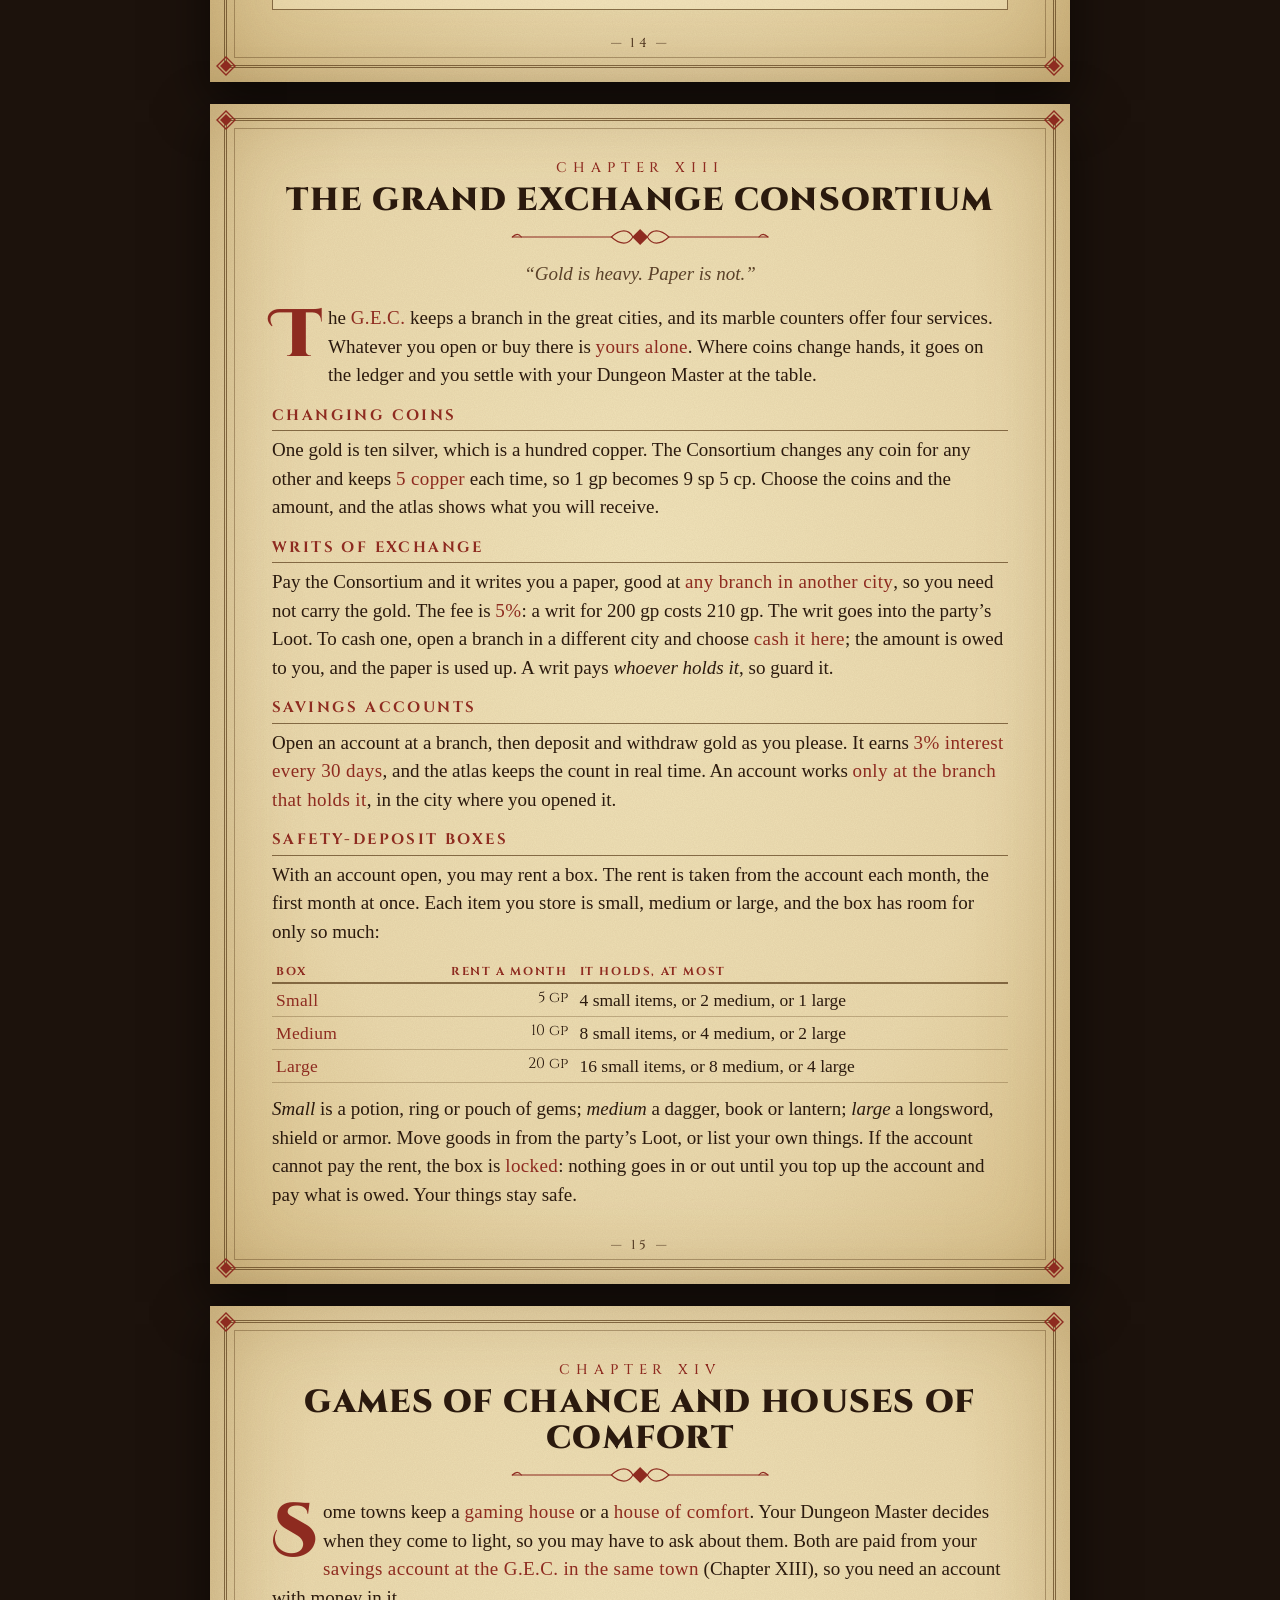
==== commit bcf6d0d1: "Add files via upload" ====
--- a/guide.html
+++ b/guide.html
@@ -167,9 +167,10 @@
       <li><span class="n">XI</span><a href="#c11">The Party&rsquo;s Loot</a></li>
       <li><span class="n">XII</span><a href="#c12">The Merchant&rsquo;s Road</a></li>
       <li><span class="n">XIII</span><a href="#c13">The Grand Exchange Consortium</a></li>
-      <li><span class="n">XIV</span><a href="#c14">Festivals</a></li>
-      <li><span class="n">XV</span><a href="#c15">Trouble and Remedies</a></li>
-      <li><span class="n">App.</span><a href="#c16">Tables for Quick Reference</a></li>
+      <li><span class="n">XIV</span><a href="#c14">Games of Chance and Houses of Comfort</a></li>
+      <li><span class="n">XV</span><a href="#c15">Festivals</a></li>
+      <li><span class="n">XVI</span><a href="#c16">Trouble and Remedies</a></li>
+      <li><span class="n">App.</span><a href="#c17">Tables for Quick Reference</a></li>
     </ol>
     <div class="note"><p>This handbook covers what a <em>player</em> sees. Your Dungeon Master has further tools that are not described here, and the pages may change a little as the campaign grows. When in doubt, ask.</p></div>
   </div>
@@ -216,7 +217,7 @@
       <tr><td><svg class="i" viewBox="0 0 24 24"><circle cx="9" cy="8" r="3.4"/><path d="M2.5 20.5c0-3.8 2.9-6.6 6.5-6.6s6.5 2.8 6.5 6.6"/><circle cx="17" cy="8.8" r="2.7"/><path d="M15.8 14.2c3.2.2 5.7 2.7 5.7 6.3"/></svg></td><td><b>People</b></td><td>The register of everyone your party knows (Chapter VI).</td></tr>
       <tr><td><svg class="i" viewBox="0 0 24 24"><path d="M12 6.5C10.4 5 8 4.5 4.5 4.5v13C8 17.5 10.4 18 12 19.5c1.6-1.5 4-2 7.5-2v-13C16 4.5 13.6 5 12 6.5zM12 6.5v13"/></svg></td><td><b>Journal</b></td><td>The write-up of each session, folded by date (Chapter IV).</td></tr>
       <tr><td><svg class="i" viewBox="0 0 24 24"><path d="M12 21c-4.2-1.6-7.5-5.6-7.5-10.5 0-2.3.7-4.4 1.8-6M12 21c4.2-1.6 7.5-5.6 7.5-10.5 0-2.3-.7-4.4-1.8-6"/><path d="M5.2 8.5c1.6 0 2.9.9 3.4 2.3M4.8 13c1.7-.2 3.2.6 3.9 2M18.8 8.5c-1.6 0-2.9.9-3.4 2.3M19.2 13c-1.7-.2-3.2.6-3.9 2"/><path d="M12 6.5l1.1 2.3 2.5.3-1.8 1.7.5 2.5-2.3-1.2-2.3 1.2.5-2.5-1.8-1.7 2.5-.3z"/></svg></td><td><b>Renown</b></td><td>How the party is regarded in each place (Chapter VII).</td></tr>
-      <tr><td><svg class="i" viewBox="0 0 24 24"><path d="M9 3h6l-1.5 3h-3zM6.5 7.5h11c2 2.4 3 5 3 7.8C20.5 19 17 21 12 21s-8.5-2-8.5-5.7c0-2.8 1-5.4 3-7.8z"/><path d="M14.3 11.6c-.6-.6-1.4-.9-2.3-.9-1.3 0-2.3.7-2.3 1.7 0 2.3 4.6 1.2 4.6 3.4 0 1-1 1.7-2.3 1.7-1 0-1.9-.4-2.5-1M12 9.5v1.2M12 17.4v1.1"/></svg></td><td><b>Market</b></td><td>Shops, loot, trade and the Consortium (Chapters VIII to XIII).</td></tr>
+      <tr><td><svg class="i" viewBox="0 0 24 24"><path d="M9 3h6l-1.5 3h-3zM6.5 7.5h11c2 2.4 3 5 3 7.8C20.5 19 17 21 12 21s-8.5-2-8.5-5.7c0-2.8 1-5.4 3-7.8z"/><path d="M14.3 11.6c-.6-.6-1.4-.9-2.3-.9-1.3 0-2.3.7-2.3 1.7 0 2.3 4.6 1.2 4.6 3.4 0 1-1 1.7-2.3 1.7-1 0-1.9-.4-2.5-1M12 9.5v1.2M12 17.4v1.1"/></svg></td><td><b>Market</b></td><td>Shops, loot, trade, the Consortium and the houses of play and comfort (Chapters VIII to XIV).</td></tr>
       <tr><td><svg class="i" viewBox="0 0 24 24"><circle cx="12" cy="12" r="3"/><circle cx="12" cy="12" r="8"/><path d="M12 1v3M12 20v3M1 12h3M20 12h3"/></svg></td><td><b>Ping</b></td><td>Point out a spot to the whole party (Chapter V).</td></tr>
       <tr><td><svg class="i" viewBox="0 0 24 24"><path d="M12 2c1 3 4.5 4.6 4.5 8.4a4.5 4.5 0 0 1-9 0c0-2 1.2-3.4 2-4.7.4 1.3 1 2.1 1.9 2.4C11 6 11.3 4 12 2zM10 16h4l-1 6h-2z"/></svg></td><td><b>Torchlight</b></td><td>Darkens the map, for night scenes (Chapter V).</td></tr>
       <tr><td><svg class="i" viewBox="0 0 24 24"><path d="M6 3h11a2 2 0 0 1 2 2v14a2 2 0 0 1-2 2H6zM6 3a2 2 0 0 0-2 2v14a2 2 0 0 0 2 2M9 8h7M9 12h7M9 16h4"/></svg></td><td><b>About</b></td><td>Notes on the current page, and the party notes written beneath them.</td></tr>
@@ -536,6 +537,39 @@
   <svg class="knot tl"><use href="#kn"/></svg><svg class="knot tr"><use href="#kn"/></svg><svg class="knot bl"><use href="#kn"/></svg><svg class="knot br"><use href="#kn"/></svg>
   <div class="chapter">
     <div class="chapter-no">Chapter XIV</div>
+    <h2 class="ch">Games of Chance and Houses of Comfort</h2>
+    <svg class="rule" viewBox="0 0 300 20" width="260" height="18"><use href="#fl"/></svg>
+    <p class="lead">Some towns keep a <b>gaming house</b> or a <b>house of comfort</b>. Your Dungeon Master decides when they come to light, so you may have to ask about them. Both are paid from your <b>savings account at the G.E.C. in the same town</b> (Chapter XIII), so you need an account with money in it.</p>
+    <h3>Gaming houses</h3>
+    <p>Choose a game, a bet and a stake; the atlas rolls for you. A win returns your stake times the payout shown, paid into your account.</p>
+    <table>
+      <tr><th>Game</th><th>How it plays</th></tr>
+      <tr><td><b>Dragon Dice</b></td><td>Two dice. Bet on a high total (8 or more), a low one (6 or less), or exactly seven.</td></tr>
+      <tr><td><b>The Wheel</b></td><td>Twenty places: eighteen numbered, odd red and even black, and two green ones that belong to the house. Bet on a color or a single number.</td></tr>
+      <tr><td><b>Cut the Deck</b></td><td>You and the dealer each cut a card. The higher wins, and a tie returns your stake.</td></tr>
+      <tr><td><b>Three Cups</b></td><td>Guess which of three cups hides the pearl.</td></tr>
+    </table>
+    <p><b>The house always keeps something, and some houses keep far more.</b> An honest house takes a small cut; a crooked den tilts the tables. You can tell by the payouts: the same bet returns less at a greedy table. Each house also has limits, set by the size of the town. The smallest bet is 1 sp.</p>
+    <table>
+      <tr><th>Settlement</th><th class="r">Largest bet</th><th class="r">Most you may win in a day</th></tr>
+      <tr><td>Hamlet</td><td class="r num">1 gp</td><td class="r num">10 gp</td></tr>
+      <tr><td>Village</td><td class="r num">2 gp 5 sp</td><td class="r num">25 gp</td></tr>
+      <tr><td>Town</td><td class="r num">10 gp</td><td class="r num">100 gp</td></tr>
+      <tr><td>City</td><td class="r num">40 gp</td><td class="r num">400 gp</td></tr>
+      <tr><td>Metropolis</td><td class="r num">150 gp</td><td class="r num">1,500 gp</td></tr>
+    </table>
+    <p>The daily limit counts your winnings <em>after</em> your losses. When you reach it, the house pays you no more that day, and a win that would pass it is trimmed to fit. A new day (by the calendar) starts you fresh.</p>
+    <h3>Houses of comfort</h3>
+    <p>These come in four grades: <b>seedy</b>, <b>common</b>, <b>refined</b> and <b>opulent</b>. The finer the house, the dearer the visit, the better the comforts, and the smaller the risk of a nasty surprise. You choose how long you stay (an hour, an evening or the whole night; a longer stay brings a stronger benefit), then pay from your account. Each visit gives a <b>random benefit</b> until your next long rest, and a chance (lower in finer houses) of an ailment. Your DM decides how it plays out; a healer or temple treats it for about 50 gp.</p>
+  </div>
+  <div class="folio"></div>
+</section>
+
+<!-- ═══════════ XV ═══════════ -->
+<section class="sheet" id="c15">
+  <svg class="knot tl"><use href="#kn"/></svg><svg class="knot tr"><use href="#kn"/></svg><svg class="knot bl"><use href="#kn"/></svg><svg class="knot br"><use href="#kn"/></svg>
+  <div class="chapter">
+    <div class="chapter-no">Chapter XV</div>
     <h2 class="ch">Festivals</h2>
     <svg class="rule" viewBox="0 0 300 20" width="260" height="18"><use href="#fl"/></svg>
     <p class="lead">The Archonate keeps two great holidays. When your Dungeon Master declares one under way, a <b>banner</b> appears at the top of the atlas, a short note greets you in the Market, and the shops fill with festival goods. Press the banner to go to the Market.</p>
@@ -556,10 +590,10 @@
 </section>
 
 <!-- ═══════════ XIV ═══════════ -->
-<section class="sheet" id="c15">
-  <svg class="knot tl"><use href="#kn"/></svg><svg class="knot tr"><use href="#kn"/></svg><svg class="knot bl"><use href="#kn"/></svg><svg class="knot br"><use href="#kn"/></svg>
-  <div class="chapter">
-    <div class="chapter-no">Chapter XV</div>
+<section class="sheet" id="c16">
+  <svg class="knot tl"><use href="#kn"/></svg><svg class="knot tr"><use href="#kn"/></svg><svg class="knot bl"><use href="#kn"/></svg><svg class="knot br"><use href="#kn"/></svg>
+  <div class="chapter">
+    <div class="chapter-no">Chapter XVI</div>
     <h2 class="ch">Trouble and Remedies</h2>
     <svg class="rule" viewBox="0 0 300 20" width="260" height="18"><use href="#fl"/></svg>
     <p class="lead">Should something go awry, begin here.</p>
@@ -577,15 +611,15 @@
       <tr><td>My safety-deposit box is locked.</td><td>The savings account could not pay the rent. Deposit gold into the account, then press <b>Pay what is owed</b> on the box. Nothing stored is lost.</td></tr>
       <tr><td>I cannot cash my writ.</td><td>A writ is cashed at a Consortium branch in a <em>different</em> city from the one that issued it, and only once.</td></tr>
       <tr><td>My savings account is not at this branch.</td><td>Accounts and boxes belong to one branch. Return to the city where you opened them.</td></tr>
+      <tr><td>I cannot play or visit a house.</td><td>You need a savings account <em>with money in it</em> at the G.E.C. in the same town, and the house must have opened to the party. Ask your DM.</td></tr>
       <tr><td>My note vanished.</td><td>Private notes show only to their author, so check that you are signed in under the same account.</td></tr>
     </table>
-    <div class="note"><p>Whatever is not in this handbook, your Dungeon Master will gladly explain. The atlas is theirs to shape.</p></div>
-  </div>
+      </div>
   <div class="folio"></div>
 </section>
 
 <!-- ═══════════ APPENDIX ═══════════ -->
-<section class="sheet" id="c16">
+<section class="sheet" id="c17">
   <svg class="knot tl"><use href="#kn"/></svg><svg class="knot tr"><use href="#kn"/></svg><svg class="knot bl"><use href="#kn"/></svg><svg class="knot br"><use href="#kn"/></svg>
   <div class="chapter">
     <div class="chapter-no">Appendix</div>
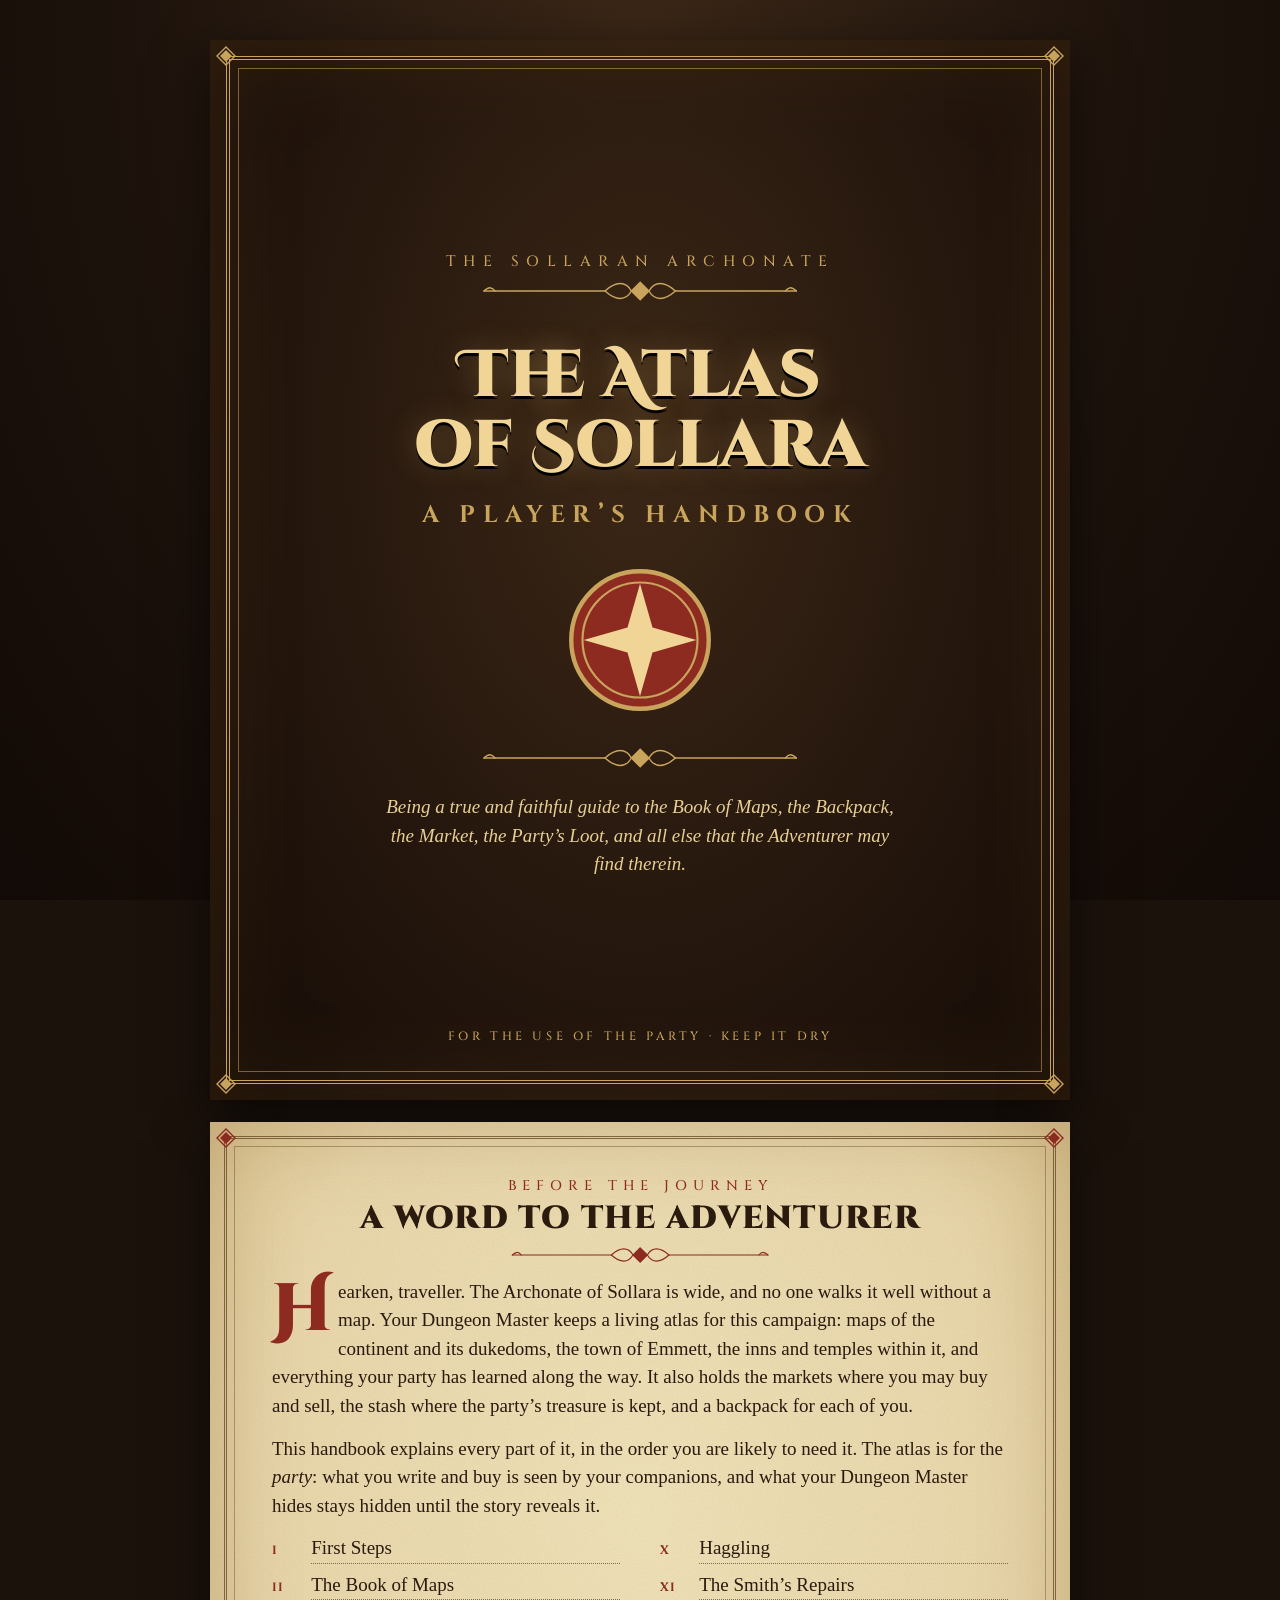
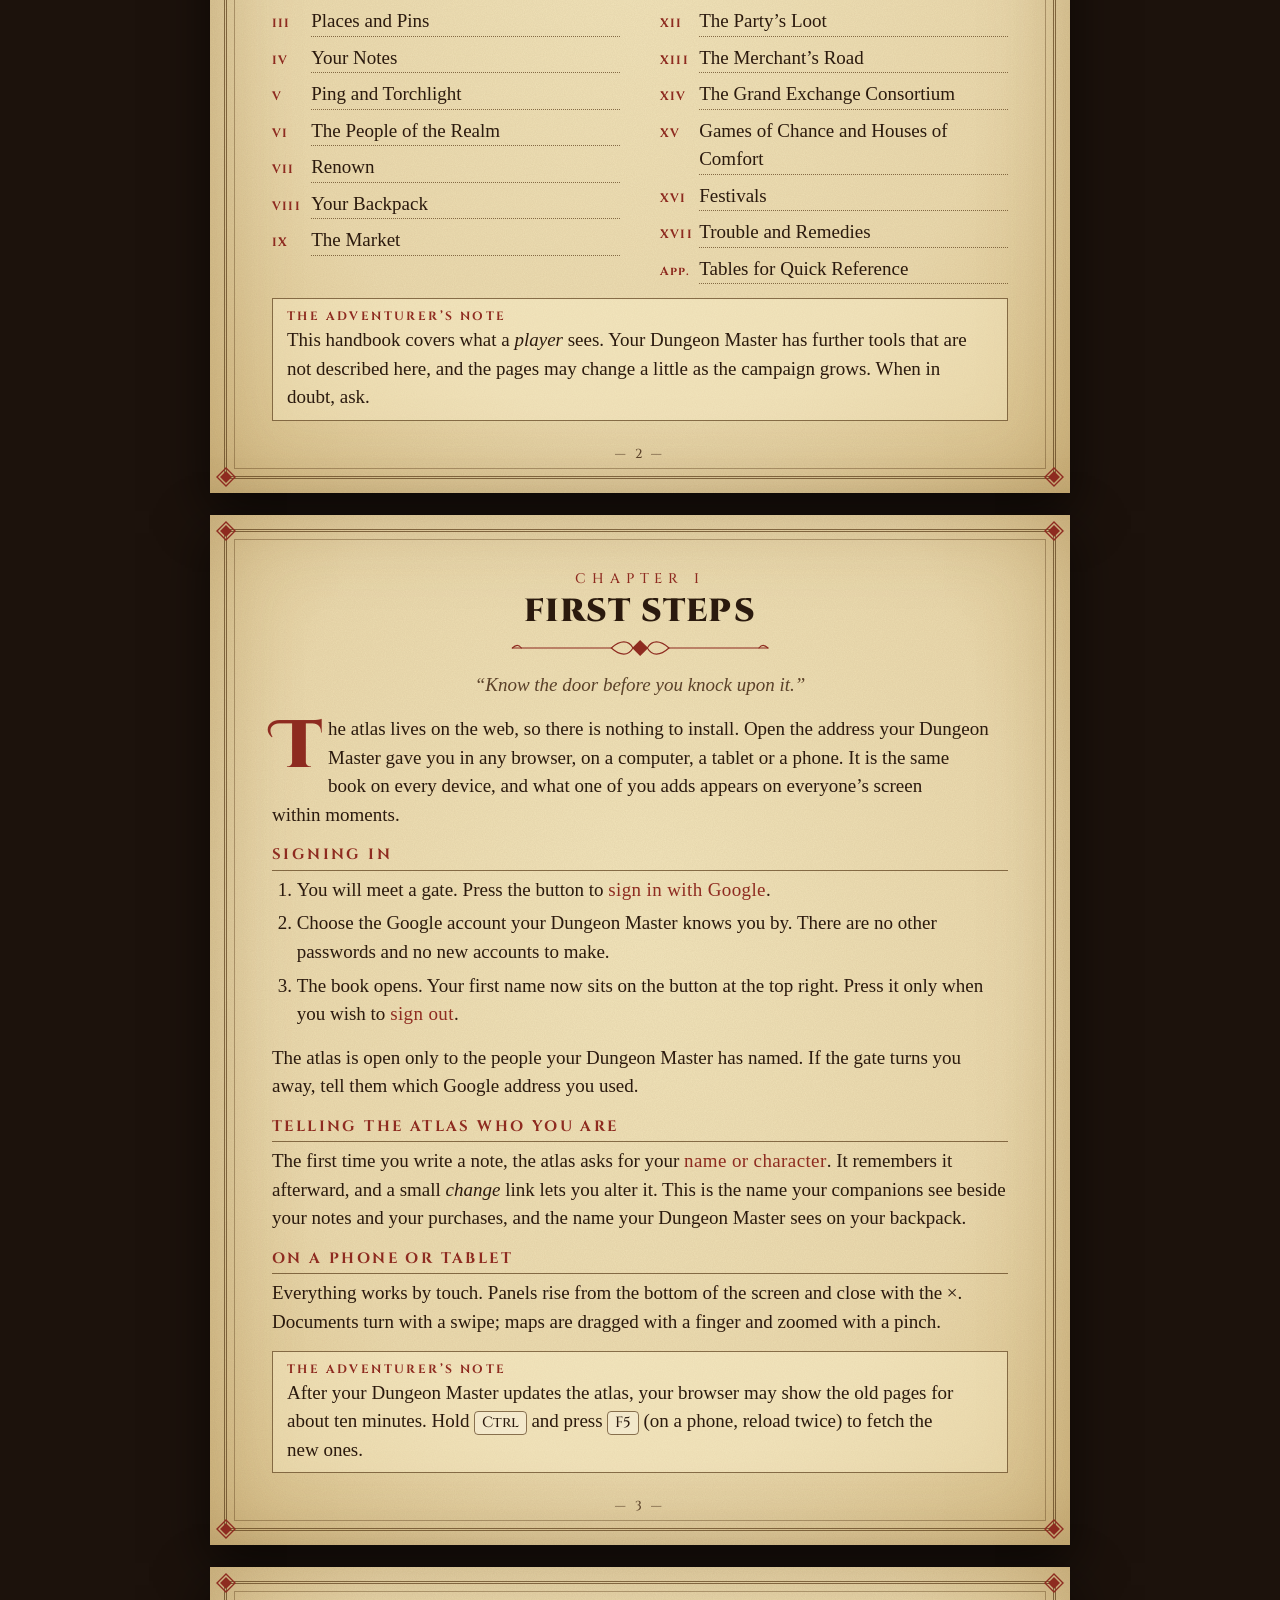
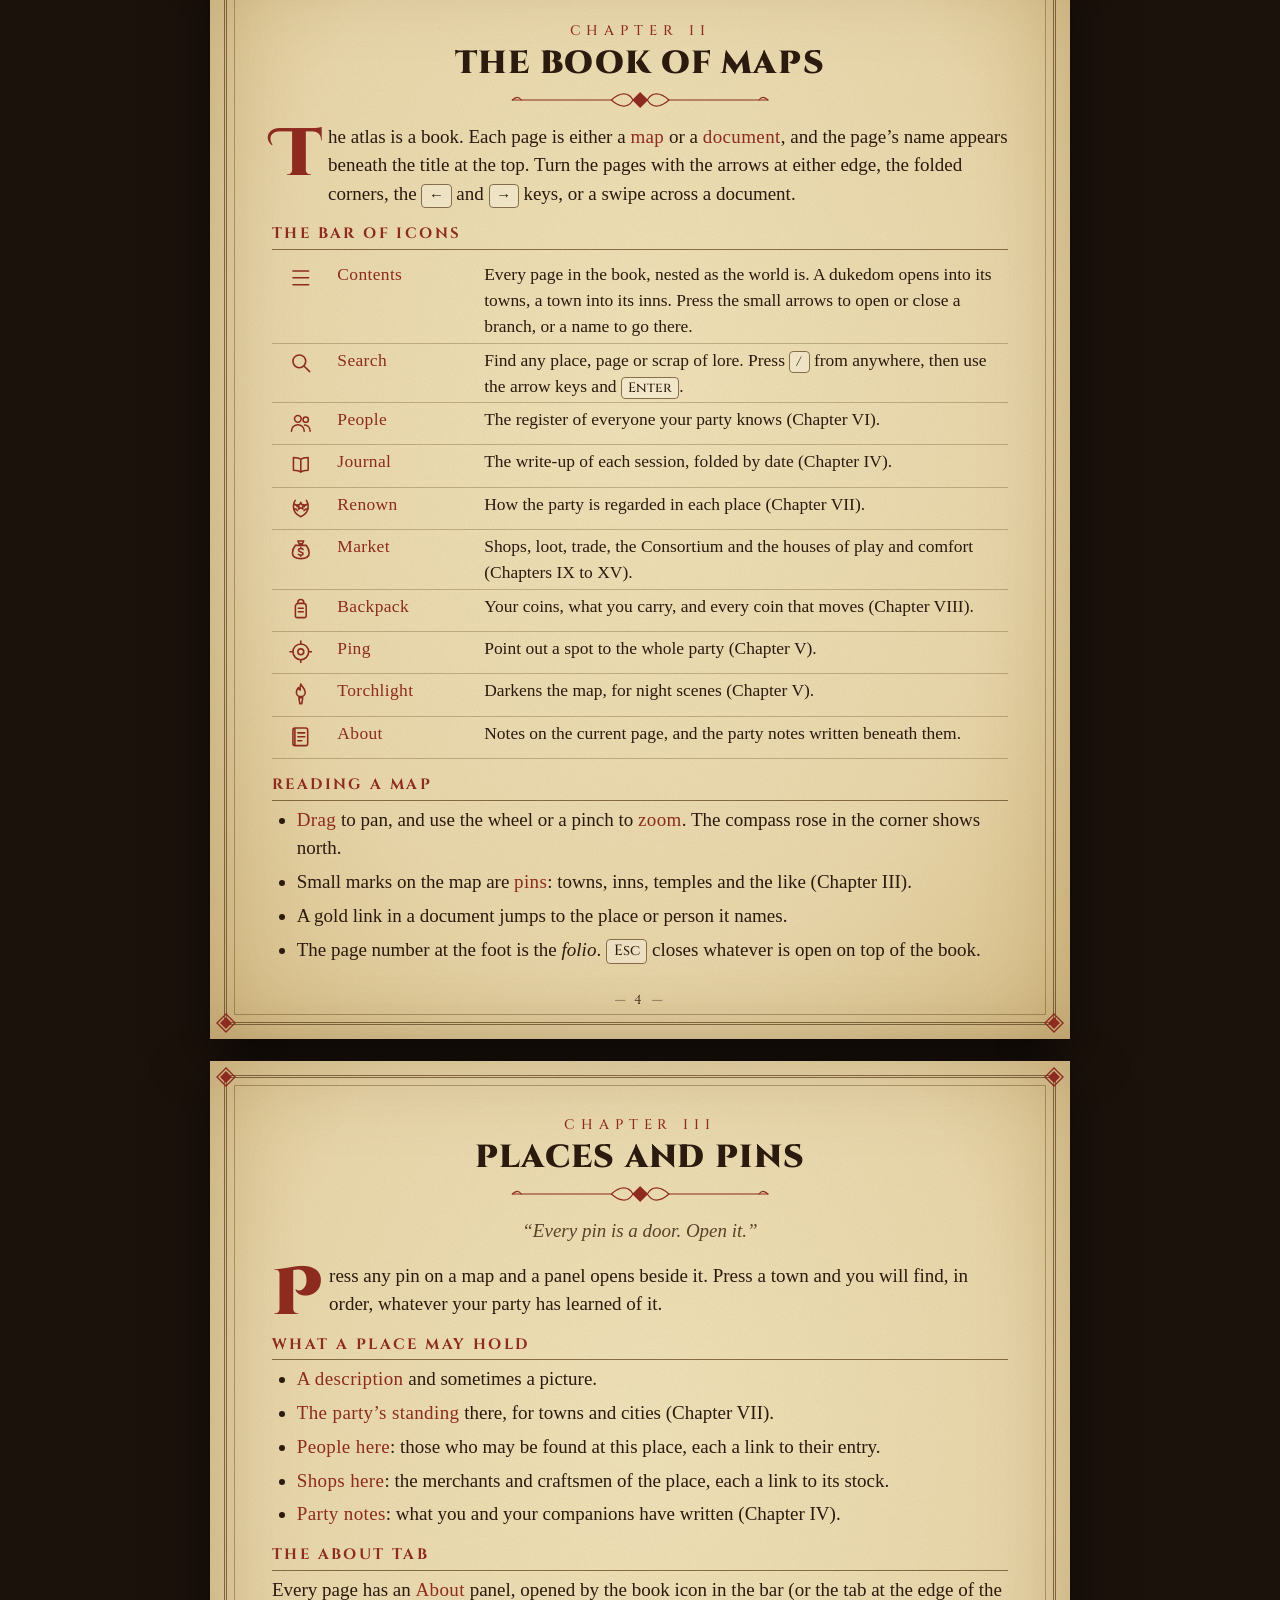
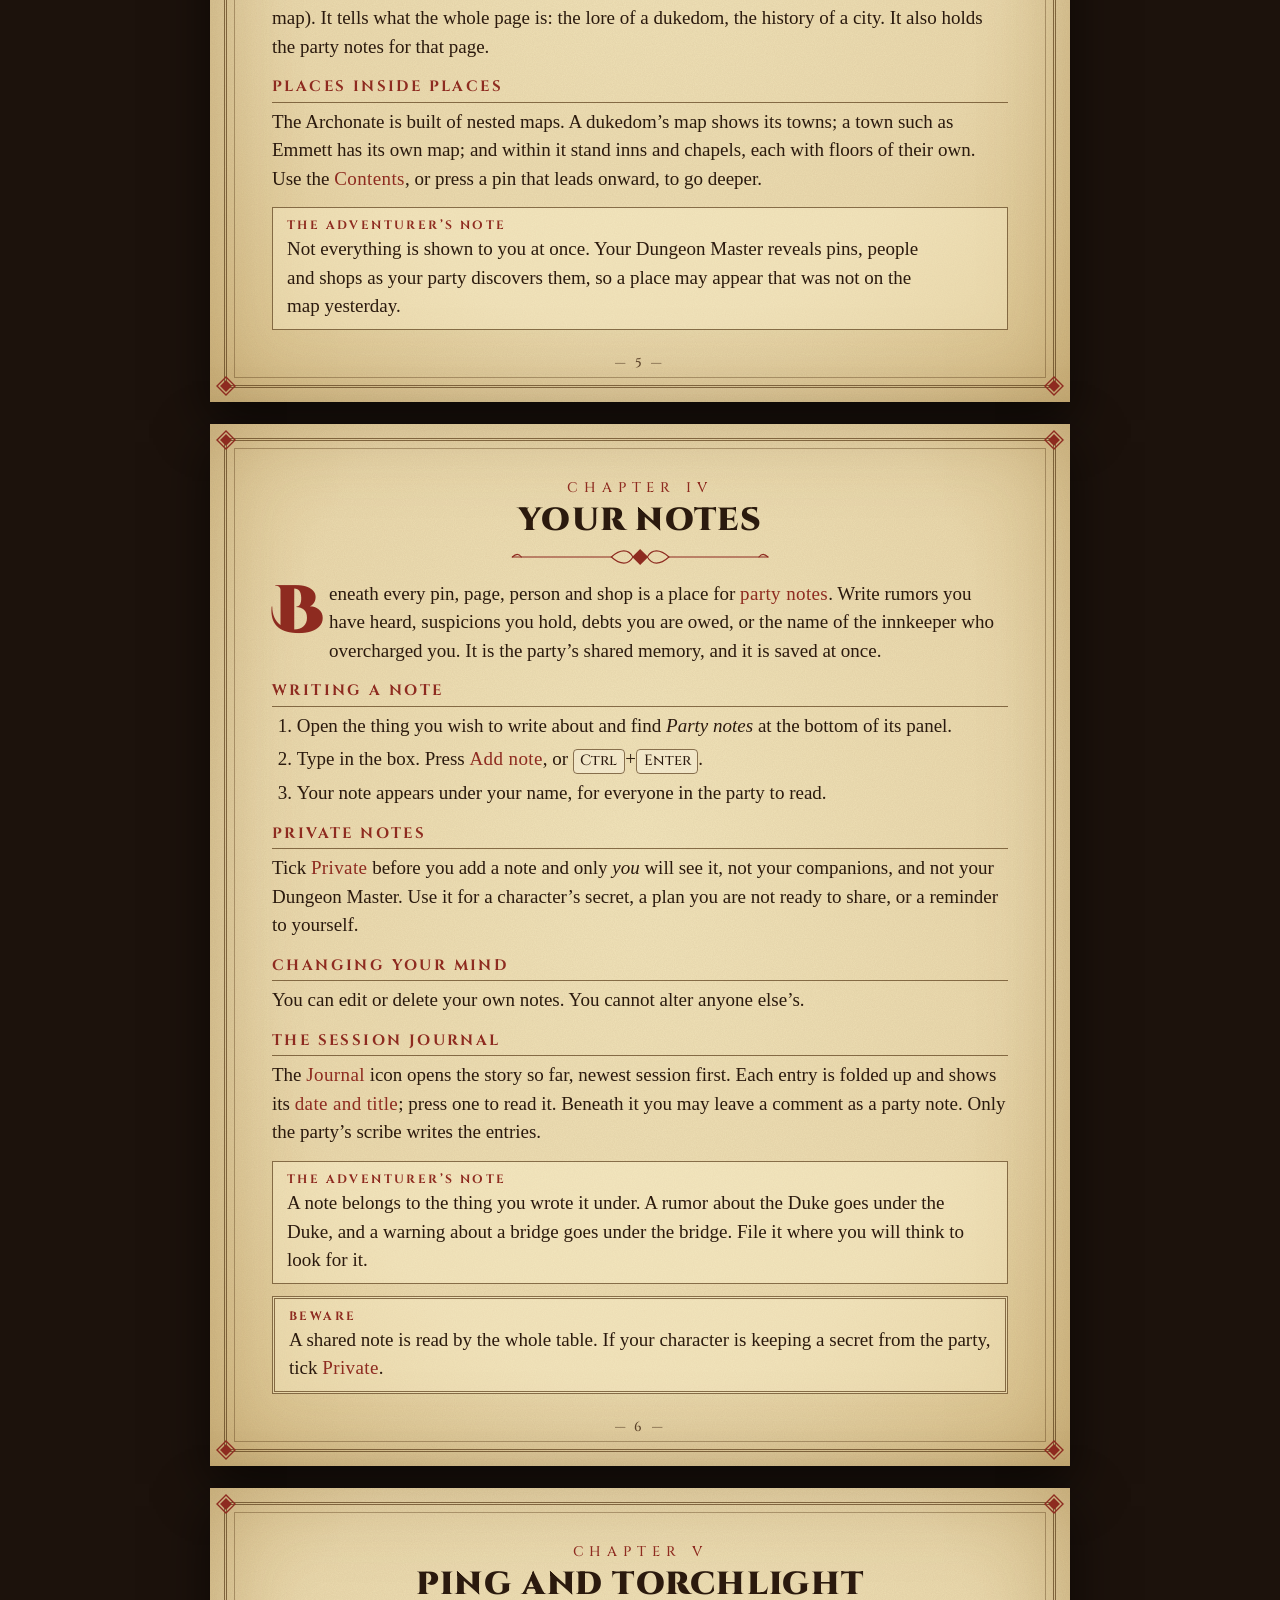
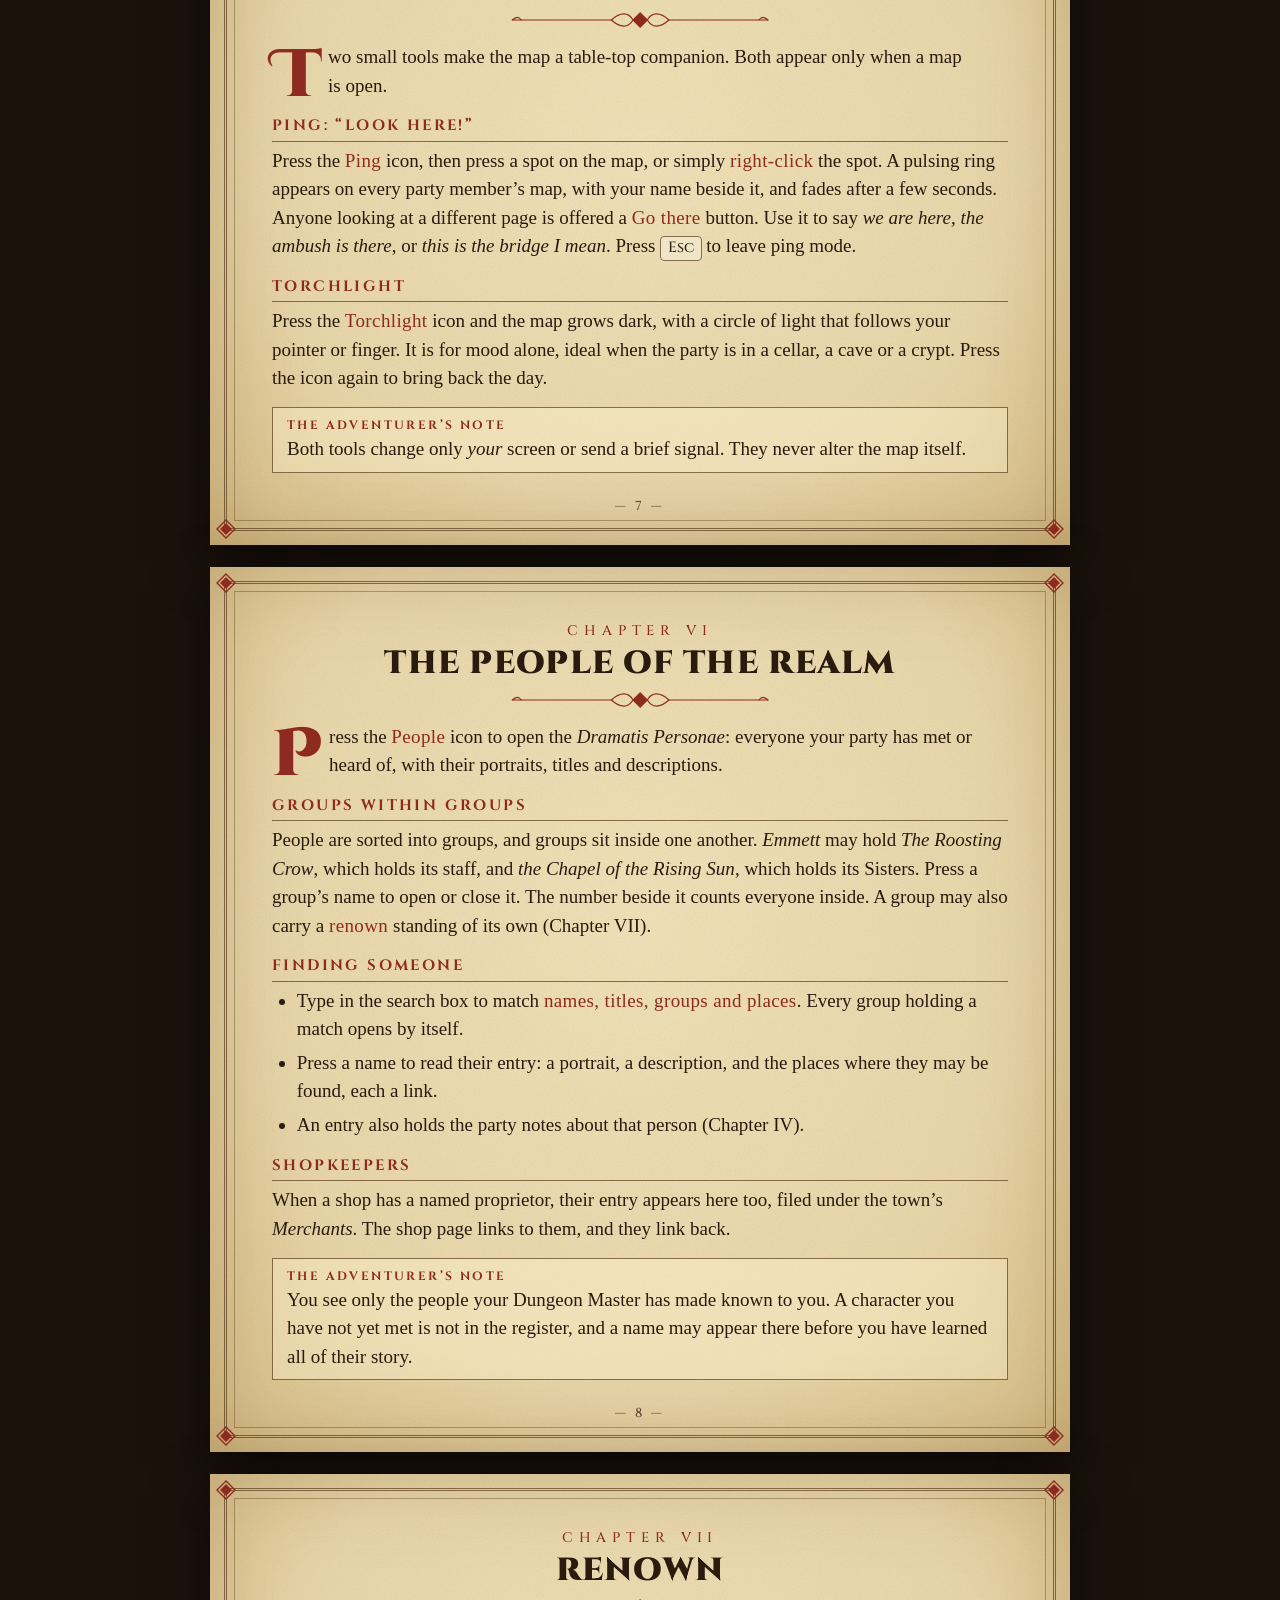
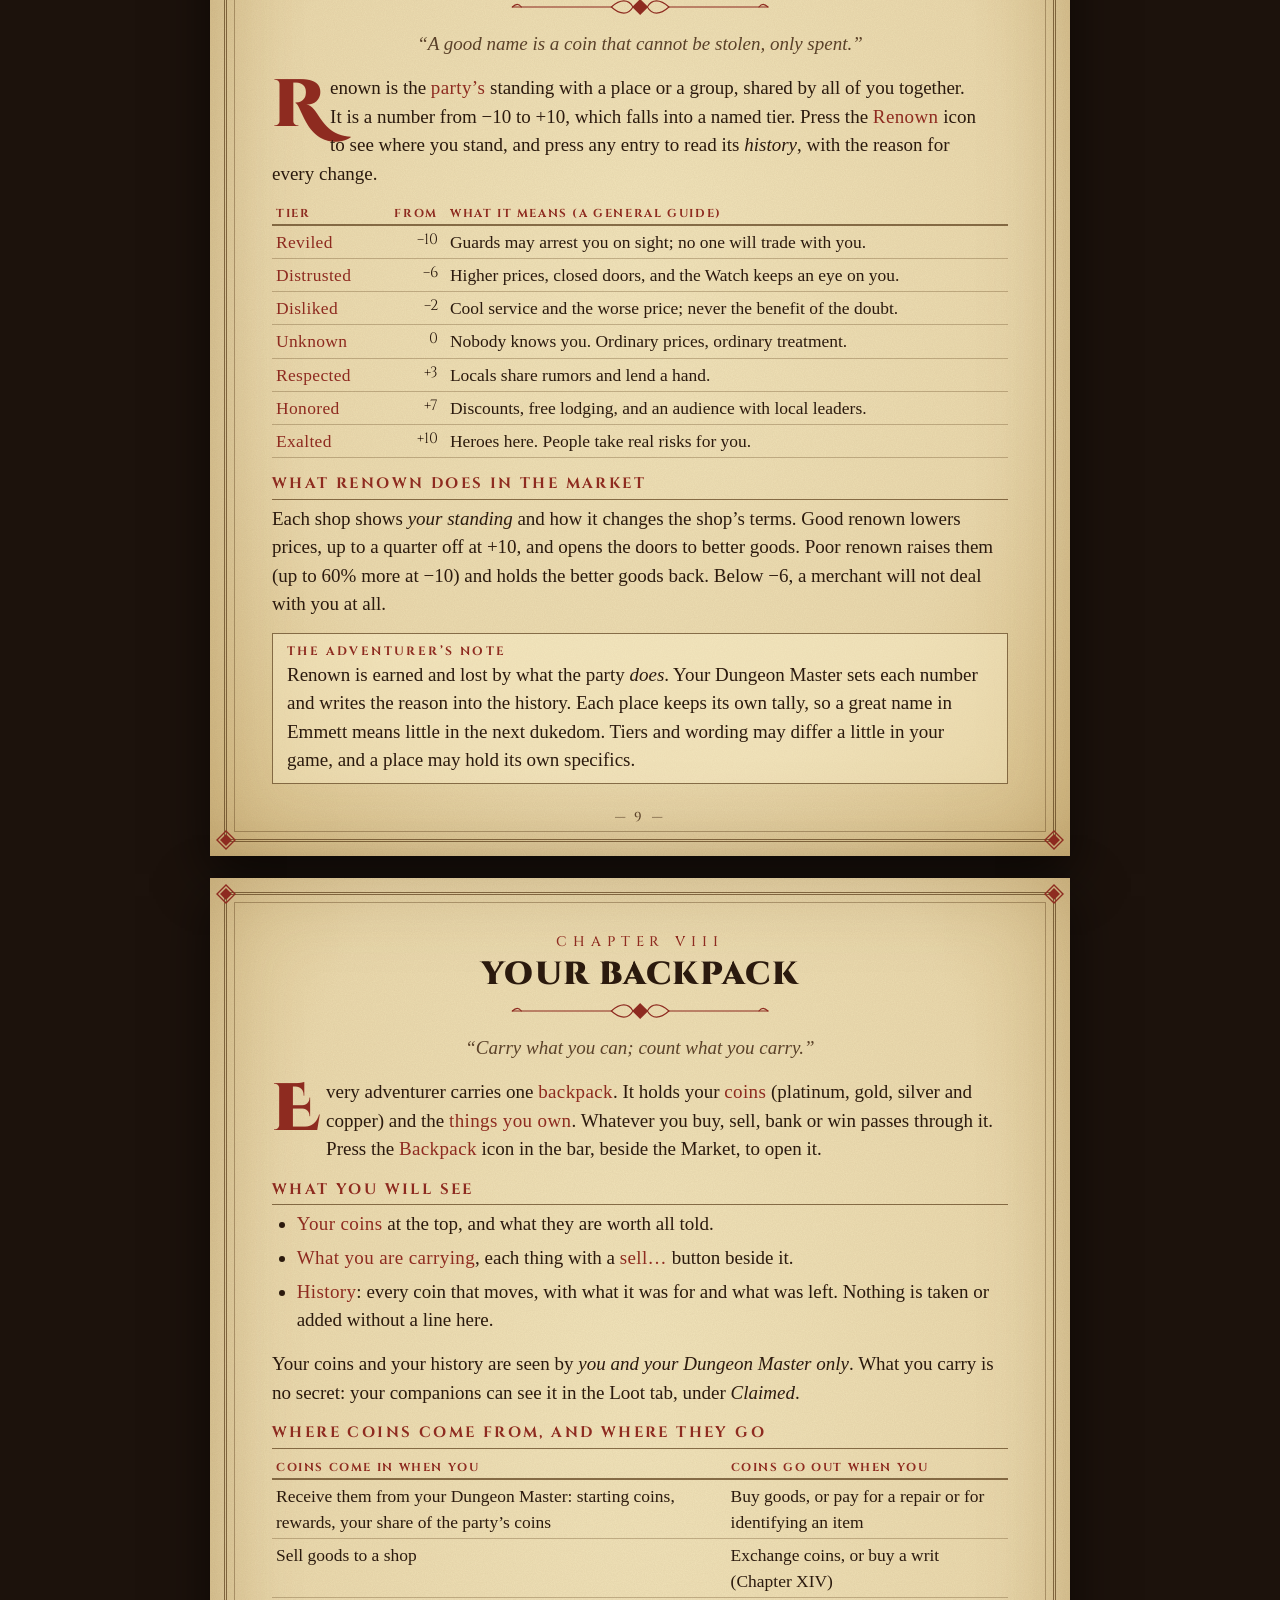
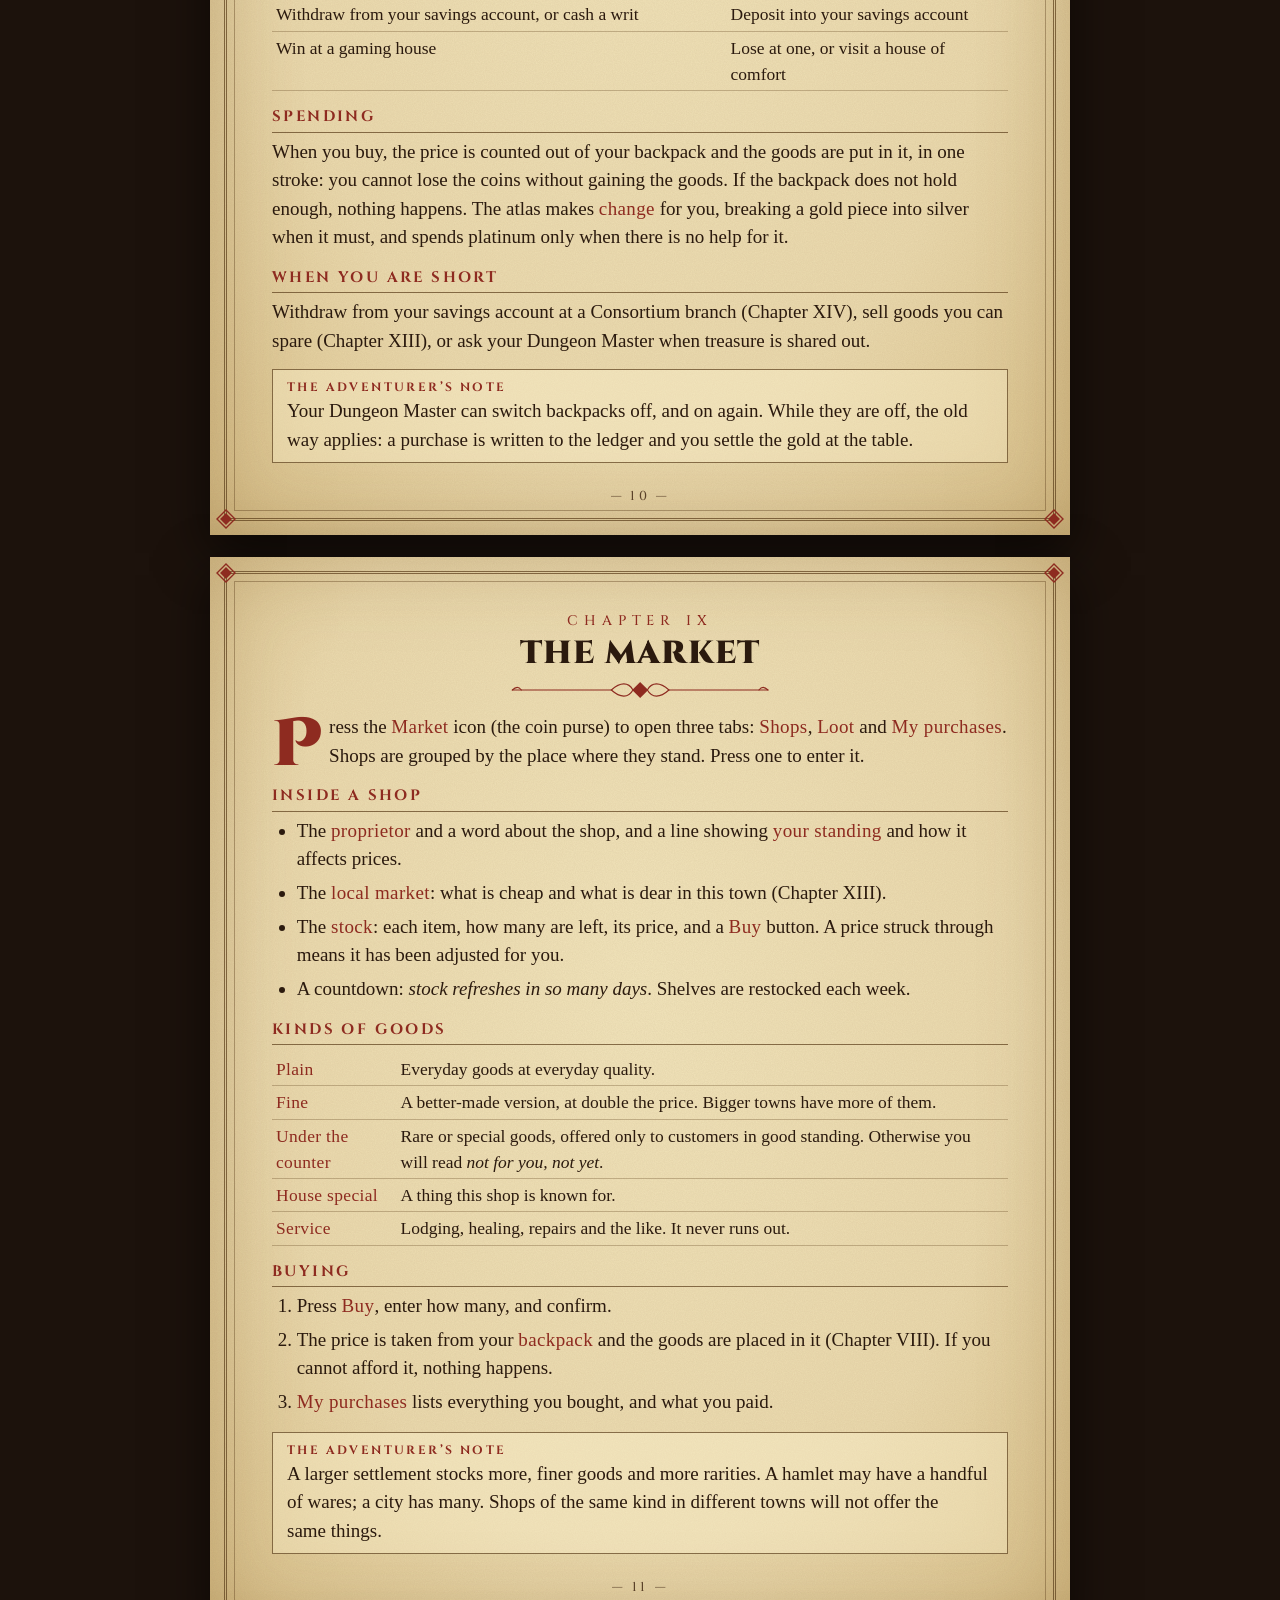
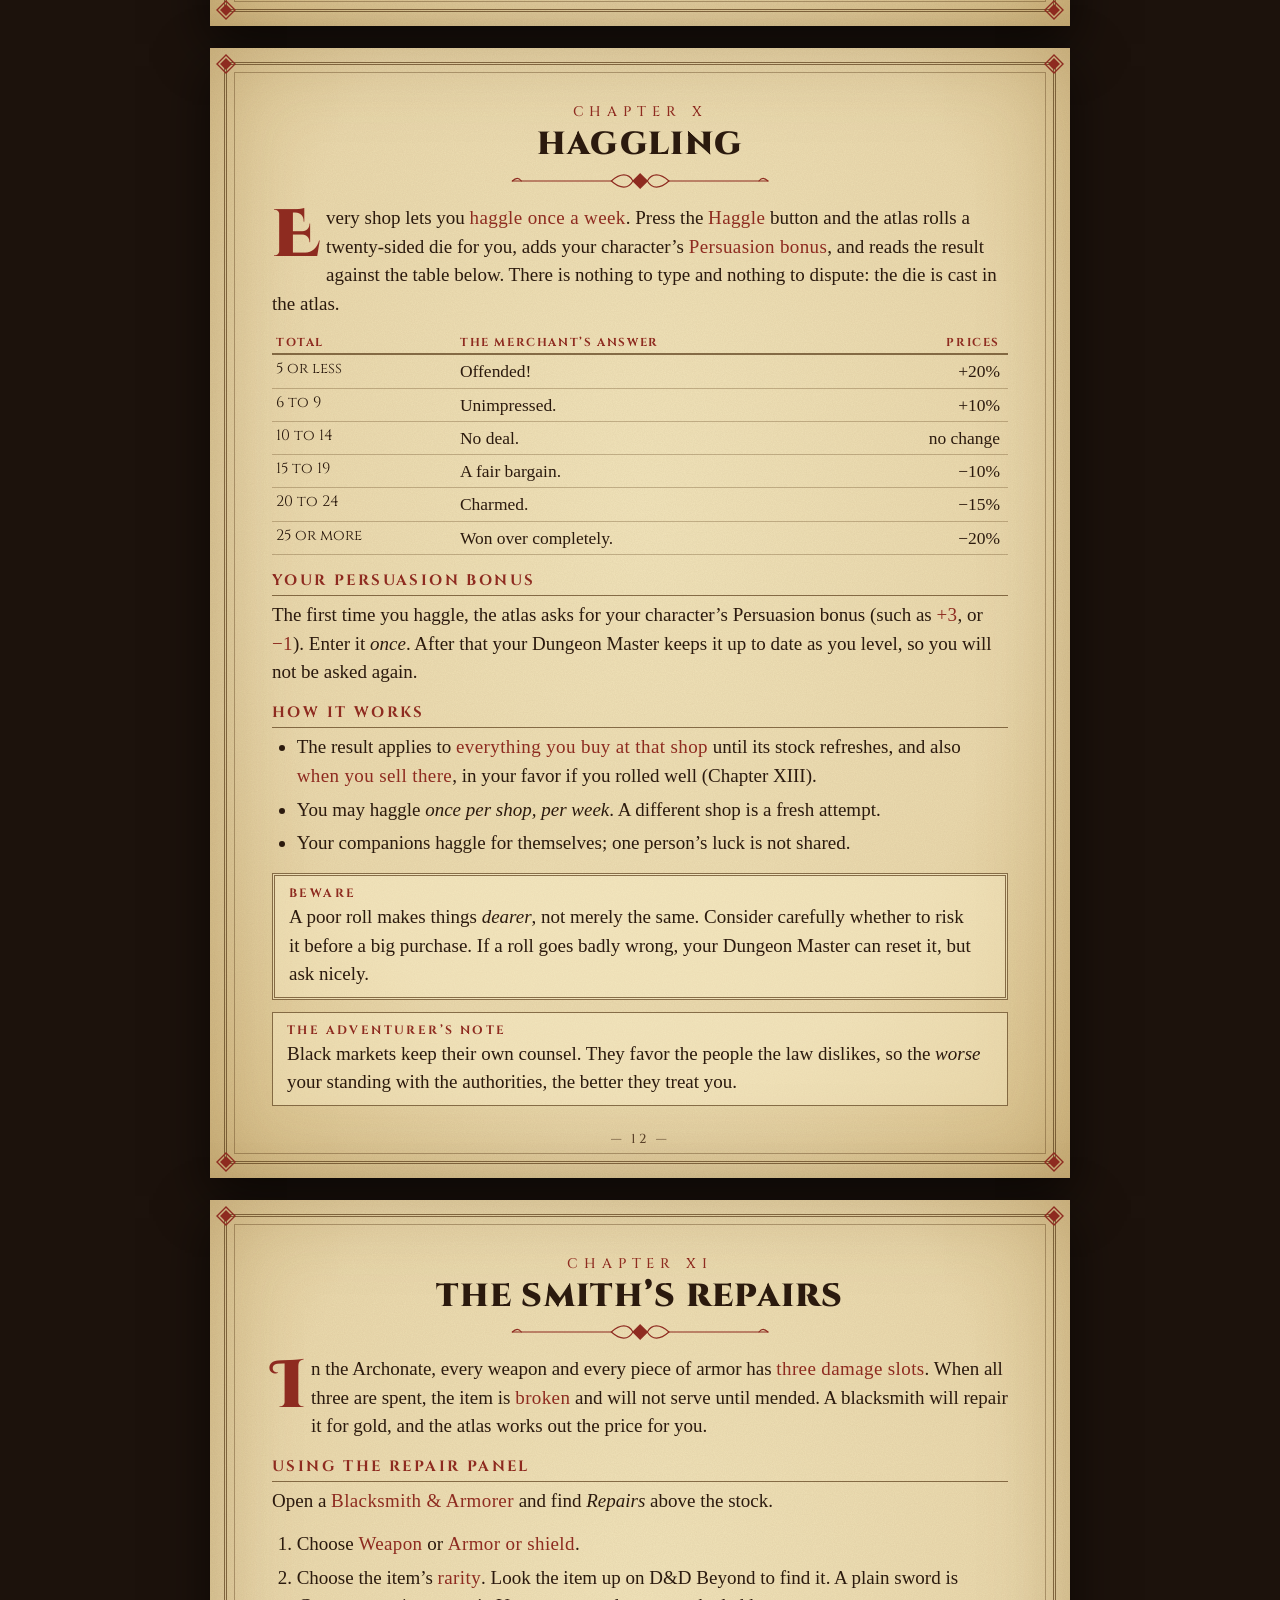
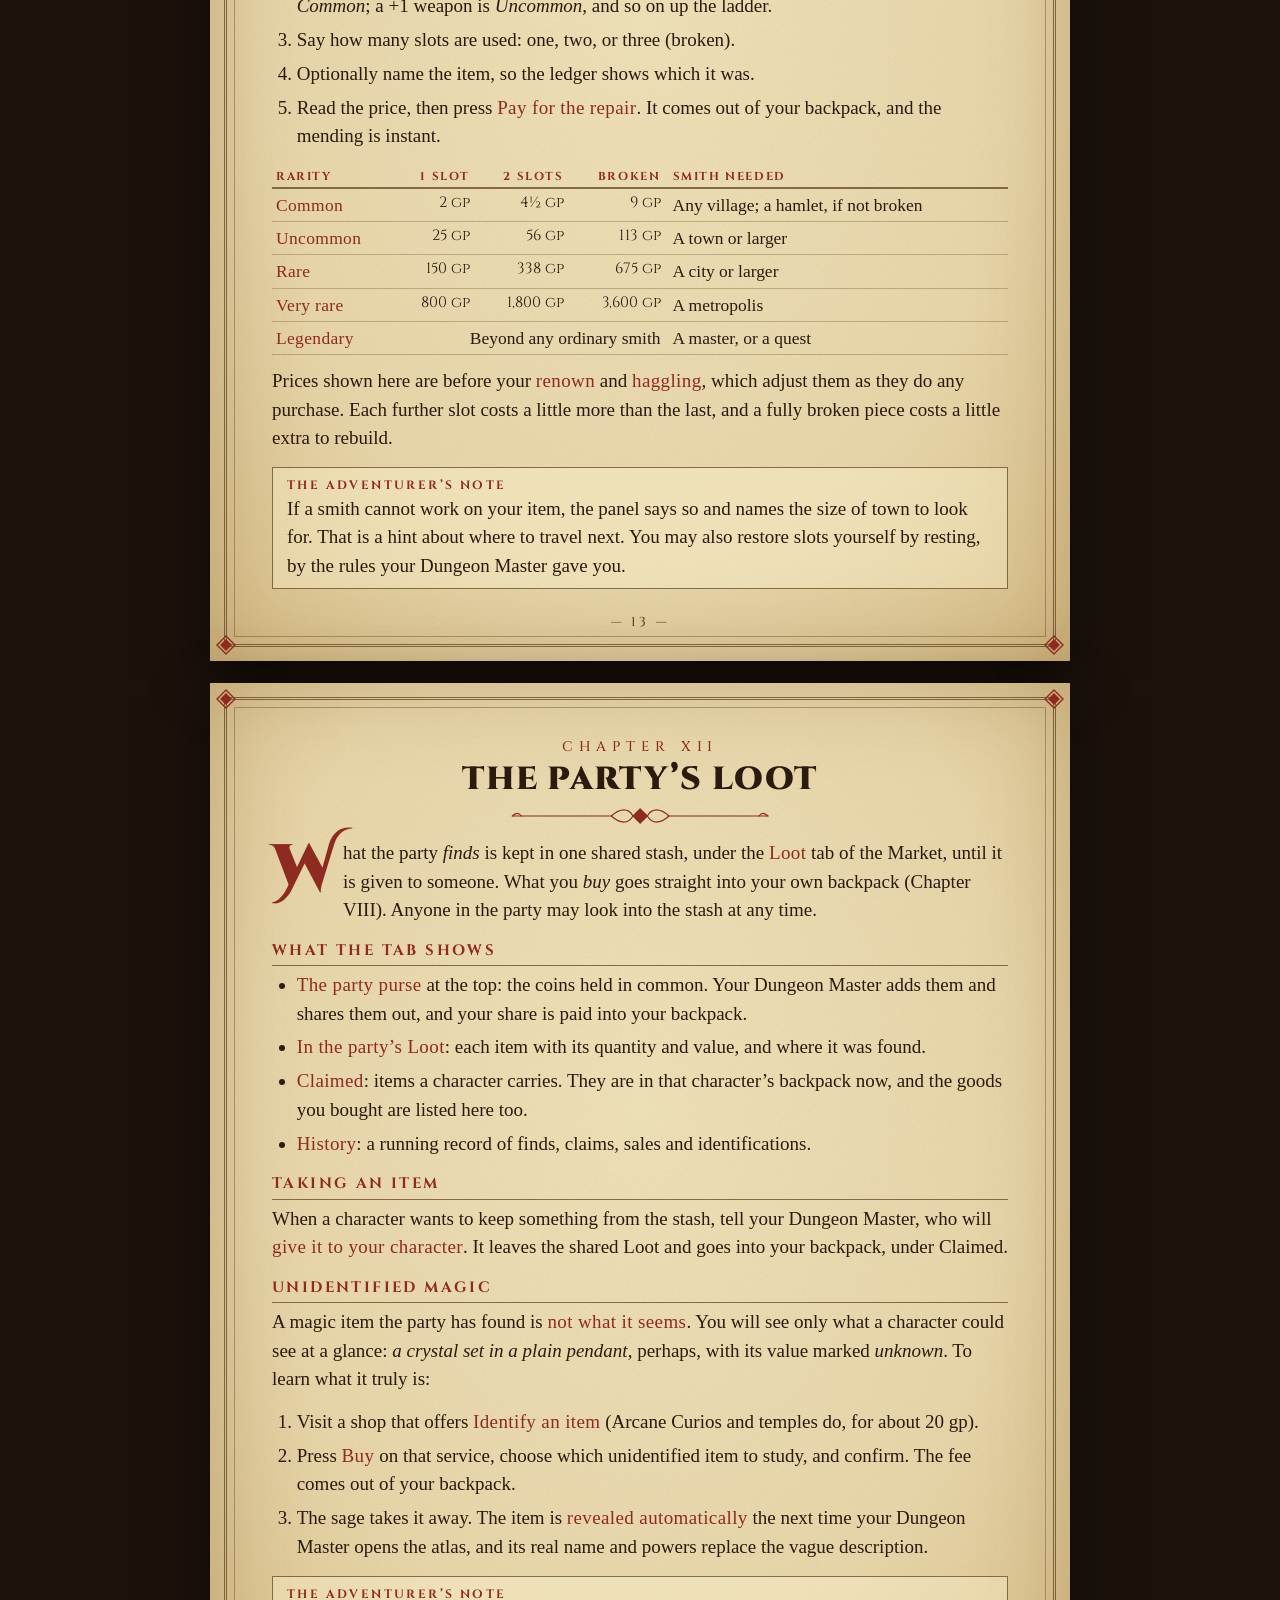
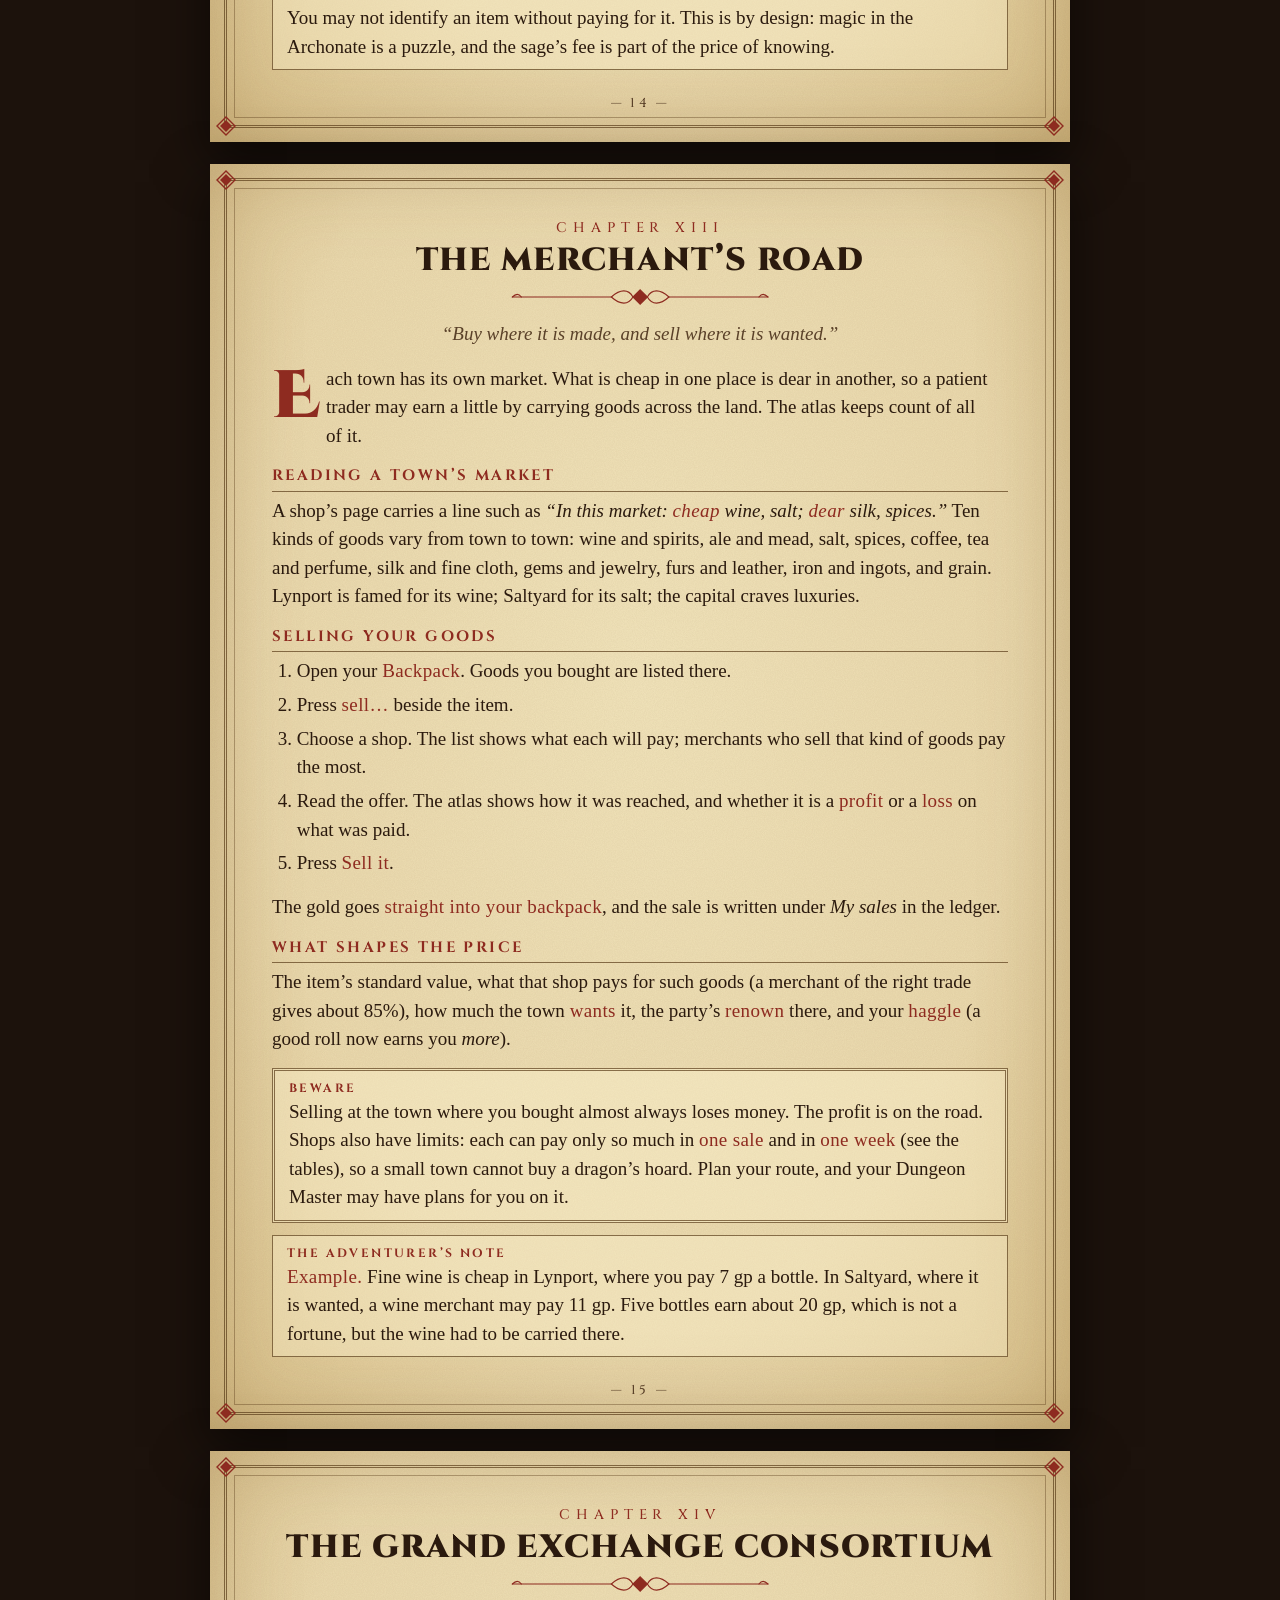
==== commit dd5ea659: "Add files via upload" ====
--- a/guide.html
+++ b/guide.html
@@ -140,7 +140,7 @@
   <div class="sub">A Player&rsquo;s Handbook</div>
   <svg class="seal" viewBox="0 0 24 24"><use href="#seal"/></svg>
   <svg class="rule" viewBox="0 0 300 20" width="320" height="22"><use href="#fl"/></svg>
-  <p>Being a true and faithful guide to the Book of Maps, the Market, the Party&rsquo;s Loot, and all else that the Adventurer may find therein.</p>
+  <p>Being a true and faithful guide to the Book of Maps, the Backpack, the Market, the Party&rsquo;s Loot, and all else that the Adventurer may find therein.</p>
   <div class="base">For the use of the Party &middot; Keep it dry</div>
 </section>
 
@@ -151,7 +151,7 @@
     <div class="chapter-no">Before the Journey</div>
     <h2 class="ch">A Word to the Adventurer</h2>
     <svg class="rule" viewBox="0 0 300 20" width="260" height="18"><use href="#fl"/></svg>
-    <p class="lead">Hearken, traveller. The Archonate of Sollara is wide, and no one walks it well without a map. Your Dungeon Master keeps a living atlas for this campaign: maps of the continent and its dukedoms, the town of Emmett, the inns and temples within it, and everything your party has learned along the way. It also holds the markets where you may buy and sell, and the stash where your treasure is kept.</p>
+    <p class="lead">Hearken, traveller. The Archonate of Sollara is wide, and no one walks it well without a map. Your Dungeon Master keeps a living atlas for this campaign: maps of the continent and its dukedoms, the town of Emmett, the inns and temples within it, and everything your party has learned along the way. It also holds the markets where you may buy and sell, the stash where the party&rsquo;s treasure is kept, and a backpack for each of you.</p>
     <p>This handbook explains every part of it, in the order you are likely to need it. The atlas is for the <em>party</em>: what you write and buy is seen by your companions, and what your Dungeon Master hides stays hidden until the story reveals it.</p>
     <ol class="toc">
       <li><span class="n">I</span><a href="#c1">First Steps</a></li>
@@ -161,16 +161,17 @@
       <li><span class="n">V</span><a href="#c5">Ping and Torchlight</a></li>
       <li><span class="n">VI</span><a href="#c6">The People of the Realm</a></li>
       <li><span class="n">VII</span><a href="#c7">Renown</a></li>
-      <li><span class="n">VIII</span><a href="#c8">The Market</a></li>
-      <li><span class="n">IX</span><a href="#c9">Haggling</a></li>
-      <li><span class="n">X</span><a href="#c10">The Smith&rsquo;s Repairs</a></li>
-      <li><span class="n">XI</span><a href="#c11">The Party&rsquo;s Loot</a></li>
-      <li><span class="n">XII</span><a href="#c12">The Merchant&rsquo;s Road</a></li>
-      <li><span class="n">XIII</span><a href="#c13">The Grand Exchange Consortium</a></li>
-      <li><span class="n">XIV</span><a href="#c14">Games of Chance and Houses of Comfort</a></li>
-      <li><span class="n">XV</span><a href="#c15">Festivals</a></li>
-      <li><span class="n">XVI</span><a href="#c16">Trouble and Remedies</a></li>
-      <li><span class="n">App.</span><a href="#c17">Tables for Quick Reference</a></li>
+      <li><span class="n">VIII</span><a href="#c8">Your Backpack</a></li>
+      <li><span class="n">IX</span><a href="#c9">The Market</a></li>
+      <li><span class="n">X</span><a href="#c10">Haggling</a></li>
+      <li><span class="n">XI</span><a href="#c11">The Smith&rsquo;s Repairs</a></li>
+      <li><span class="n">XII</span><a href="#c12">The Party&rsquo;s Loot</a></li>
+      <li><span class="n">XIII</span><a href="#c13">The Merchant&rsquo;s Road</a></li>
+      <li><span class="n">XIV</span><a href="#c14">The Grand Exchange Consortium</a></li>
+      <li><span class="n">XV</span><a href="#c15">Games of Chance and Houses of Comfort</a></li>
+      <li><span class="n">XVI</span><a href="#c16">Festivals</a></li>
+      <li><span class="n">XVII</span><a href="#c17">Trouble and Remedies</a></li>
+      <li><span class="n">App.</span><a href="#c18">Tables for Quick Reference</a></li>
     </ol>
     <div class="note"><p>This handbook covers what a <em>player</em> sees. Your Dungeon Master has further tools that are not described here, and the pages may change a little as the campaign grows. When in doubt, ask.</p></div>
   </div>
@@ -192,9 +193,9 @@
       <li>Choose the Google account your Dungeon Master knows you by. There are no other passwords and no new accounts to make.</li>
       <li>The book opens. Your first name now sits on the button at the top right. Press it only when you wish to <b>sign out</b>.</li>
     </ol>
-    <p>The atlas can be limited to the people your Dungeon Master names. If the gate turns you away, tell them which Google address you used.</p>
+    <p>The atlas is open only to the people your Dungeon Master has named. If the gate turns you away, tell them which Google address you used.</p>
     <h3>Telling the atlas who you are</h3>
-    <p>The first time you write a note, the atlas asks for your <b>name or character</b>. It remembers it afterward, and a small <em>change</em> link lets you alter it. This is the name your companions see beside your notes and your purchases.</p>
+    <p>The first time you write a note, the atlas asks for your <b>name or character</b>. It remembers it afterward, and a small <em>change</em> link lets you alter it. This is the name your companions see beside your notes and your purchases, and the name your Dungeon Master sees on your backpack.</p>
     <h3>On a phone or tablet</h3>
     <p>Everything works by touch. Panels rise from the bottom of the screen and close with the &times;. Documents turn with a swipe; maps are dragged with a finger and zoomed with a pinch.</p>
     <div class="note"><p>After your Dungeon Master updates the atlas, your browser may show the old pages for about ten minutes. Hold <kbd>Ctrl</kbd> and press <kbd>F5</kbd> (on a phone, reload twice) to fetch the new ones.</p></div>
@@ -217,7 +218,8 @@
       <tr><td><svg class="i" viewBox="0 0 24 24"><circle cx="9" cy="8" r="3.4"/><path d="M2.5 20.5c0-3.8 2.9-6.6 6.5-6.6s6.5 2.8 6.5 6.6"/><circle cx="17" cy="8.8" r="2.7"/><path d="M15.8 14.2c3.2.2 5.7 2.7 5.7 6.3"/></svg></td><td><b>People</b></td><td>The register of everyone your party knows (Chapter VI).</td></tr>
       <tr><td><svg class="i" viewBox="0 0 24 24"><path d="M12 6.5C10.4 5 8 4.5 4.5 4.5v13C8 17.5 10.4 18 12 19.5c1.6-1.5 4-2 7.5-2v-13C16 4.5 13.6 5 12 6.5zM12 6.5v13"/></svg></td><td><b>Journal</b></td><td>The write-up of each session, folded by date (Chapter IV).</td></tr>
       <tr><td><svg class="i" viewBox="0 0 24 24"><path d="M12 21c-4.2-1.6-7.5-5.6-7.5-10.5 0-2.3.7-4.4 1.8-6M12 21c4.2-1.6 7.5-5.6 7.5-10.5 0-2.3-.7-4.4-1.8-6"/><path d="M5.2 8.5c1.6 0 2.9.9 3.4 2.3M4.8 13c1.7-.2 3.2.6 3.9 2M18.8 8.5c-1.6 0-2.9.9-3.4 2.3M19.2 13c-1.7-.2-3.2.6-3.9 2"/><path d="M12 6.5l1.1 2.3 2.5.3-1.8 1.7.5 2.5-2.3-1.2-2.3 1.2.5-2.5-1.8-1.7 2.5-.3z"/></svg></td><td><b>Renown</b></td><td>How the party is regarded in each place (Chapter VII).</td></tr>
-      <tr><td><svg class="i" viewBox="0 0 24 24"><path d="M9 3h6l-1.5 3h-3zM6.5 7.5h11c2 2.4 3 5 3 7.8C20.5 19 17 21 12 21s-8.5-2-8.5-5.7c0-2.8 1-5.4 3-7.8z"/><path d="M14.3 11.6c-.6-.6-1.4-.9-2.3-.9-1.3 0-2.3.7-2.3 1.7 0 2.3 4.6 1.2 4.6 3.4 0 1-1 1.7-2.3 1.7-1 0-1.9-.4-2.5-1M12 9.5v1.2M12 17.4v1.1"/></svg></td><td><b>Market</b></td><td>Shops, loot, trade, the Consortium and the houses of play and comfort (Chapters VIII to XIV).</td></tr>
+      <tr><td><svg class="i" viewBox="0 0 24 24"><path d="M9 3h6l-1.5 3h-3zM6.5 7.5h11c2 2.4 3 5 3 7.8C20.5 19 17 21 12 21s-8.5-2-8.5-5.7c0-2.8 1-5.4 3-7.8z"/><path d="M14.3 11.6c-.6-.6-1.4-.9-2.3-.9-1.3 0-2.3.7-2.3 1.7 0 2.3 4.6 1.2 4.6 3.4 0 1-1 1.7-2.3 1.7-1 0-1.9-.4-2.5-1M12 9.5v1.2M12 17.4v1.1"/></svg></td><td><b>Market</b></td><td>Shops, loot, trade, the Consortium and the houses of play and comfort (Chapters IX to XV).</td></tr>
+      <tr><td><svg class="i" viewBox="0 0 24 24"><path d="M9 5.5a3 3 0 0 1 6 0"/><path d="M6.5 9.5a3 3 0 0 1 3-3h5a3 3 0 0 1 3 3V19a2 2 0 0 1-2 2h-7a2 2 0 0 1-2-2z"/><path d="M9.5 15h5M9.5 11.5h5"/></svg></td><td><b>Backpack</b></td><td>Your coins, what you carry, and every coin that moves (Chapter VIII).</td></tr>
       <tr><td><svg class="i" viewBox="0 0 24 24"><circle cx="12" cy="12" r="3"/><circle cx="12" cy="12" r="8"/><path d="M12 1v3M12 20v3M1 12h3M20 12h3"/></svg></td><td><b>Ping</b></td><td>Point out a spot to the whole party (Chapter V).</td></tr>
       <tr><td><svg class="i" viewBox="0 0 24 24"><path d="M12 2c1 3 4.5 4.6 4.5 8.4a4.5 4.5 0 0 1-9 0c0-2 1.2-3.4 2-4.7.4 1.3 1 2.1 1.9 2.4C11 6 11.3 4 12 2zM10 16h4l-1 6h-2z"/></svg></td><td><b>Torchlight</b></td><td>Darkens the map, for night scenes (Chapter V).</td></tr>
       <tr><td><svg class="i" viewBox="0 0 24 24"><path d="M6 3h11a2 2 0 0 1 2 2v14a2 2 0 0 1-2 2H6zM6 3a2 2 0 0 0-2 2v14a2 2 0 0 0 2 2M9 8h7M9 12h7M9 16h4"/></svg></td><td><b>About</b></td><td>Notes on the current page, and the party notes written beneath them.</td></tr>
@@ -356,13 +358,46 @@
   <svg class="knot tl"><use href="#kn"/></svg><svg class="knot tr"><use href="#kn"/></svg><svg class="knot bl"><use href="#kn"/></svg><svg class="knot br"><use href="#kn"/></svg>
   <div class="chapter">
     <div class="chapter-no">Chapter VIII</div>
+    <h2 class="ch">Your Backpack</h2>
+    <svg class="rule" viewBox="0 0 300 20" width="260" height="18"><use href="#fl"/></svg>
+    <p class="epigraph">&ldquo;Carry what you can; count what you carry.&rdquo;</p>
+    <p class="lead">Every adventurer carries one <b>backpack</b>. It holds your <b>coins</b> (platinum, gold, silver and copper) and the <b>things you own</b>. Whatever you buy, sell, bank or win passes through it. Press the <b>Backpack</b> icon in the bar, beside the Market, to open it.</p>
+    <h3>What you will see</h3>
+    <ul>
+      <li><b>Your coins</b> at the top, and what they are worth all told.</li>
+      <li><b>What you are carrying</b>, each thing with a <b>sell&hellip;</b> button beside it.</li>
+      <li><b>History</b>: every coin that moves, with what it was for and what was left. Nothing is taken or added without a line here.</li>
+    </ul>
+    <p>Your coins and your history are seen by <em>you and your Dungeon Master only</em>. What you carry is no secret: your companions can see it in the Loot tab, under <em>Claimed</em>.</p>
+    <h3>Where coins come from, and where they go</h3>
+    <table>
+      <tr><th>Coins come in when you</th><th>Coins go out when you</th></tr>
+      <tr><td>Receive them from your Dungeon Master: starting coins, rewards, your share of the party&rsquo;s coins</td><td>Buy goods, or pay for a repair or for identifying an item</td></tr>
+      <tr><td>Sell goods to a shop</td><td>Exchange coins, or buy a writ (Chapter XIV)</td></tr>
+      <tr><td>Withdraw from your savings account, or cash a writ</td><td>Deposit into your savings account</td></tr>
+      <tr><td>Win at a gaming house</td><td>Lose at one, or visit a house of comfort</td></tr>
+    </table>
+    <h3>Spending</h3>
+    <p>When you buy, the price is counted out of your backpack and the goods are put in it, in one stroke: you cannot lose the coins without gaining the goods. If the backpack does not hold enough, nothing happens. The atlas makes <b>change</b> for you, breaking a gold piece into silver when it must, and spends platinum only when there is no help for it.</p>
+    <h3>When you are short</h3>
+    <p>Withdraw from your savings account at a Consortium branch (Chapter XIV), sell goods you can spare (Chapter XIII), or ask your Dungeon Master when treasure is shared out.</p>
+    <div class="note"><p>Your Dungeon Master can switch backpacks off, and on again. While they are off, the old way applies: a purchase is written to the ledger and you settle the gold at the table.</p></div>
+  </div>
+  <div class="folio"></div>
+</section>
+
+<!-- ═══════════ IX ═══════════ -->
+<section class="sheet" id="c9">
+  <svg class="knot tl"><use href="#kn"/></svg><svg class="knot tr"><use href="#kn"/></svg><svg class="knot bl"><use href="#kn"/></svg><svg class="knot br"><use href="#kn"/></svg>
+  <div class="chapter">
+    <div class="chapter-no">Chapter IX</div>
     <h2 class="ch">The Market</h2>
     <svg class="rule" viewBox="0 0 300 20" width="260" height="18"><use href="#fl"/></svg>
     <p class="lead">Press the <b>Market</b> icon (the coin purse) to open three tabs: <b>Shops</b>, <b>Loot</b> and <b>My purchases</b>. Shops are grouped by the place where they stand. Press one to enter it.</p>
     <h3>Inside a shop</h3>
     <ul>
       <li>The <b>proprietor</b> and a word about the shop, and a line showing <b>your standing</b> and how it affects prices.</li>
-      <li>The <b>local market</b>: what is cheap and what is dear in this town (Chapter XII).</li>
+      <li>The <b>local market</b>: what is cheap and what is dear in this town (Chapter XIII).</li>
       <li>The <b>stock</b>: each item, how many are left, its price, and a <b>Buy</b> button. A price struck through means it has been adjusted for you.</li>
       <li>A countdown: <em>stock refreshes in so many days</em>. Shelves are restocked each week.</li>
     </ul>
@@ -377,8 +412,8 @@
     <h3>Buying</h3>
     <ol>
       <li>Press <b>Buy</b>, enter how many, and confirm.</li>
-      <li>The purchase is written to the <b>ledger</b>, and the goods are placed in the party&rsquo;s <b>Loot</b> (Chapter XI).</li>
-      <li>You settle the gold with your Dungeon Master at the table. <b>My purchases</b> lists everything you bought and whether it has been settled.</li>
+      <li>The price is taken from your <b>backpack</b> and the goods are placed in it (Chapter VIII). If you cannot afford it, nothing happens.</li>
+      <li><b>My purchases</b> lists everything you bought, and what you paid.</li>
     </ol>
     <div class="note"><p>A larger settlement stocks more, finer goods and more rarities. A hamlet may have a handful of wares; a city has many. Shops of the same kind in different towns will not offer the same things.</p></div>
   </div>
@@ -386,10 +421,10 @@
 </section>
 
 <!-- ═══════════ IX ═══════════ -->
-<section class="sheet" id="c9">
-  <svg class="knot tl"><use href="#kn"/></svg><svg class="knot tr"><use href="#kn"/></svg><svg class="knot bl"><use href="#kn"/></svg><svg class="knot br"><use href="#kn"/></svg>
-  <div class="chapter">
-    <div class="chapter-no">Chapter IX</div>
+<section class="sheet" id="c10">
+  <svg class="knot tl"><use href="#kn"/></svg><svg class="knot tr"><use href="#kn"/></svg><svg class="knot bl"><use href="#kn"/></svg><svg class="knot br"><use href="#kn"/></svg>
+  <div class="chapter">
+    <div class="chapter-no">Chapter X</div>
     <h2 class="ch">Haggling</h2>
     <svg class="rule" viewBox="0 0 300 20" width="260" height="18"><use href="#fl"/></svg>
     <p class="lead">Every shop lets you <b>haggle once a week</b>. Press the <b>Haggle</b> button and the atlas rolls a twenty-sided die for you, adds your character&rsquo;s <b>Persuasion bonus</b>, and reads the result against the table below. There is nothing to type and nothing to dispute: the die is cast in the atlas.</p>
@@ -406,7 +441,7 @@
     <p>The first time you haggle, the atlas asks for your character&rsquo;s Persuasion bonus (such as <b>+3</b>, or <b>&minus;1</b>). Enter it <em>once</em>. After that your Dungeon Master keeps it up to date as you level, so you will not be asked again.</p>
     <h3>How it works</h3>
     <ul>
-      <li>The result applies to <b>everything you buy at that shop</b> until its stock refreshes, and also <b>when you sell there</b>, in your favor if you rolled well (Chapter XII).</li>
+      <li>The result applies to <b>everything you buy at that shop</b> until its stock refreshes, and also <b>when you sell there</b>, in your favor if you rolled well (Chapter XIII).</li>
       <li>You may haggle <em>once per shop, per week</em>. A different shop is a fresh attempt.</li>
       <li>Your companions haggle for themselves; one person&rsquo;s luck is not shared.</li>
     </ul>
@@ -417,10 +452,10 @@
 </section>
 
 <!-- ═══════════ X ═══════════ -->
-<section class="sheet" id="c10">
-  <svg class="knot tl"><use href="#kn"/></svg><svg class="knot tr"><use href="#kn"/></svg><svg class="knot bl"><use href="#kn"/></svg><svg class="knot br"><use href="#kn"/></svg>
-  <div class="chapter">
-    <div class="chapter-no">Chapter X</div>
+<section class="sheet" id="c11">
+  <svg class="knot tl"><use href="#kn"/></svg><svg class="knot tr"><use href="#kn"/></svg><svg class="knot bl"><use href="#kn"/></svg><svg class="knot br"><use href="#kn"/></svg>
+  <div class="chapter">
+    <div class="chapter-no">Chapter XI</div>
     <h2 class="ch">The Smith&rsquo;s Repairs</h2>
     <svg class="rule" viewBox="0 0 300 20" width="260" height="18"><use href="#fl"/></svg>
     <p class="lead">In the Archonate, every weapon and every piece of armor has <b>three damage slots</b>. When all three are spent, the item is <b>broken</b> and will not serve until mended. A blacksmith will repair it for gold, and the atlas works out the price for you.</p>
@@ -431,7 +466,7 @@
       <li>Choose the item&rsquo;s <b>rarity</b>. Look the item up on D&amp;D Beyond to find it. A plain sword is <em>Common</em>; a +1 weapon is <em>Uncommon</em>, and so on up the ladder.</li>
       <li>Say how many slots are used: one, two, or three (broken).</li>
       <li>Optionally name the item, so the ledger shows which it was.</li>
-      <li>Read the price, then press <b>Pay for the repair</b>. The mending is instant.</li>
+      <li>Read the price, then press <b>Pay for the repair</b>. It comes out of your backpack, and the mending is instant.</li>
     </ol>
     <table>
       <tr><th>Rarity</th><th class="r">1 slot</th><th class="r">2 slots</th><th class="r">Broken</th><th>Smith needed</th></tr>
@@ -448,27 +483,27 @@
 </section>
 
 <!-- ═══════════ XI ═══════════ -->
-<section class="sheet" id="c11">
-  <svg class="knot tl"><use href="#kn"/></svg><svg class="knot tr"><use href="#kn"/></svg><svg class="knot bl"><use href="#kn"/></svg><svg class="knot br"><use href="#kn"/></svg>
-  <div class="chapter">
-    <div class="chapter-no">Chapter XI</div>
+<section class="sheet" id="c12">
+  <svg class="knot tl"><use href="#kn"/></svg><svg class="knot tr"><use href="#kn"/></svg><svg class="knot bl"><use href="#kn"/></svg><svg class="knot br"><use href="#kn"/></svg>
+  <div class="chapter">
+    <div class="chapter-no">Chapter XII</div>
     <h2 class="ch">The Party&rsquo;s Loot</h2>
     <svg class="rule" viewBox="0 0 300 20" width="260" height="18"><use href="#fl"/></svg>
-    <p class="lead">Everything the party finds or buys is kept in one shared stash, under the <b>Loot</b> tab of the Market. Anyone in the party may look into it at any time.</p>
+    <p class="lead">What the party <em>finds</em> is kept in one shared stash, under the <b>Loot</b> tab of the Market, until it is given to someone. What you <em>buy</em> goes straight into your own backpack (Chapter VIII). Anyone in the party may look into the stash at any time.</p>
     <h3>What the tab shows</h3>
     <ul>
-      <li><b>The party purse</b> at the top: the coins held in common. Your Dungeon Master adds and divides them.</li>
-      <li><b>In the party&rsquo;s Loot</b>: each item with its quantity and value, where it was found, and, for goods you bought, what was paid for it.</li>
-      <li><b>Claimed</b>: items a character has taken. These belong to that character now.</li>
+      <li><b>The party purse</b> at the top: the coins held in common. Your Dungeon Master adds them and shares them out, and your share is paid into your backpack.</li>
+      <li><b>In the party&rsquo;s Loot</b>: each item with its quantity and value, and where it was found.</li>
+      <li><b>Claimed</b>: items a character carries. They are in that character&rsquo;s backpack now, and the goods you bought are listed here too.</li>
       <li><b>History</b>: a running record of finds, claims, sales and identifications.</li>
     </ul>
     <h3>Taking an item</h3>
-    <p>When a character wants to keep something from the stash, tell your Dungeon Master, who will <b>give it to your character</b>. It leaves the shared Loot and goes into the Claimed list under your name.</p>
+    <p>When a character wants to keep something from the stash, tell your Dungeon Master, who will <b>give it to your character</b>. It leaves the shared Loot and goes into your backpack, under Claimed.</p>
     <h3>Unidentified magic</h3>
     <p>A magic item the party has found is <b>not what it seems</b>. You will see only what a character could see at a glance: <em>a crystal set in a plain pendant</em>, perhaps, with its value marked <em>unknown</em>. To learn what it truly is:</p>
     <ol>
       <li>Visit a shop that offers <b>Identify an item</b> (Arcane Curios and temples do, for about 20 gp).</li>
-      <li>Press <b>Buy</b> on that service, choose which unidentified item to study, and confirm.</li>
+      <li>Press <b>Buy</b> on that service, choose which unidentified item to study, and confirm. The fee comes out of your backpack.</li>
       <li>The sage takes it away. The item is <b>revealed automatically</b> the next time your Dungeon Master opens the atlas, and its real name and powers replace the vague description.</li>
     </ol>
     <div class="note"><p>You may not identify an item without paying for it. This is by design: magic in the Archonate is a puzzle, and the sage&rsquo;s fee is part of the price of knowing.</p></div>
@@ -477,10 +512,10 @@
 </section>
 
 <!-- ═══════════ XII ═══════════ -->
-<section class="sheet" id="c12">
-  <svg class="knot tl"><use href="#kn"/></svg><svg class="knot tr"><use href="#kn"/></svg><svg class="knot bl"><use href="#kn"/></svg><svg class="knot br"><use href="#kn"/></svg>
-  <div class="chapter">
-    <div class="chapter-no">Chapter XII</div>
+<section class="sheet" id="c13">
+  <svg class="knot tl"><use href="#kn"/></svg><svg class="knot tr"><use href="#kn"/></svg><svg class="knot bl"><use href="#kn"/></svg><svg class="knot br"><use href="#kn"/></svg>
+  <div class="chapter">
+    <div class="chapter-no">Chapter XIII</div>
     <h2 class="ch">The Merchant&rsquo;s Road</h2>
     <svg class="rule" viewBox="0 0 300 20" width="260" height="18"><use href="#fl"/></svg>
     <p class="epigraph">&ldquo;Buy where it is made, and sell where it is wanted.&rdquo;</p>
@@ -489,13 +524,13 @@
     <p>A shop&rsquo;s page carries a line such as <em>&ldquo;In this market: <b>cheap</b> wine, salt; <b>dear</b> silk, spices.&rdquo;</em> Ten kinds of goods vary from town to town: wine and spirits, ale and mead, salt, spices, coffee, tea and perfume, silk and fine cloth, gems and jewelry, furs and leather, iron and ingots, and grain. Lynport is famed for its wine; Saltyard for its salt; the capital craves luxuries.</p>
     <h3>Selling your goods</h3>
     <ol>
-      <li>Open the <b>Loot</b> tab. Goods you bought are listed there.</li>
-      <li>Press <b>sell&hellip;</b> beside an item that is not yet claimed.</li>
+      <li>Open your <b>Backpack</b>. Goods you bought are listed there.</li>
+      <li>Press <b>sell&hellip;</b> beside the item.</li>
       <li>Choose a shop. The list shows what each will pay; merchants who sell that kind of goods pay the most.</li>
       <li>Read the offer. The atlas shows how it was reached, and whether it is a <b>profit</b> or a <b>loss</b> on what was paid.</li>
       <li>Press <b>Sell it</b>.</li>
     </ol>
-    <p>The gold is <b>owed to you</b>: it appears under <em>My sales</em> in the ledger, and your Dungeon Master pays you at the table.</p>
+    <p>The gold goes <b>straight into your backpack</b>, and the sale is written under <em>My sales</em> in the ledger.</p>
     <h3>What shapes the price</h3>
     <p>The item&rsquo;s standard value, what that shop pays for such goods (a merchant of the right trade gives about 85%), how much the town <b>wants</b> it, the party&rsquo;s <b>renown</b> there, and your <b>haggle</b> (a good roll now earns you <em>more</em>).</p>
     <div class="warn"><p>Selling at the town where you bought almost always loses money. The profit is on the road. Shops also have limits: each can pay only so much in <b>one sale</b> and in <b>one week</b> (see the tables), so a small town cannot buy a dragon&rsquo;s hoard. Plan your route, and your Dungeon Master may have plans for you on it.</p></div>
@@ -505,20 +540,20 @@
 </section>
 
 <!-- ═══════════ XIII ═══════════ -->
-<section class="sheet" id="c13">
-  <svg class="knot tl"><use href="#kn"/></svg><svg class="knot tr"><use href="#kn"/></svg><svg class="knot bl"><use href="#kn"/></svg><svg class="knot br"><use href="#kn"/></svg>
-  <div class="chapter">
-    <div class="chapter-no">Chapter XIII</div>
+<section class="sheet" id="c14">
+  <svg class="knot tl"><use href="#kn"/></svg><svg class="knot tr"><use href="#kn"/></svg><svg class="knot bl"><use href="#kn"/></svg><svg class="knot br"><use href="#kn"/></svg>
+  <div class="chapter">
+    <div class="chapter-no">Chapter XIV</div>
     <h2 class="ch">The Grand Exchange Consortium</h2>
     <svg class="rule" viewBox="0 0 300 20" width="260" height="18"><use href="#fl"/></svg>
     <p class="epigraph">&ldquo;Gold is heavy. Paper is not.&rdquo;</p>
-    <p class="lead">The <b>G.E.C.</b> keeps a branch in the great cities, and its marble counters offer four services. Whatever you open or buy there is <b>yours alone</b>. Where coins change hands, it goes on the ledger and you settle with your Dungeon Master at the table.</p>
+    <p class="lead">The <b>G.E.C.</b> keeps a branch in the great cities, and its marble counters offer four services. Whatever you open or buy there is <b>yours alone</b>. Every coin you pay it comes out of your backpack, and every coin it pays you goes into it.</p>
     <h3>Changing coins</h3>
-    <p>One gold is ten silver, which is a hundred copper. The Consortium changes any coin for any other and keeps <b>5 copper</b> each time, so 1 gp becomes 9 sp 5 cp. Choose the coins and the amount, and the atlas shows what you will receive.</p>
+    <p>One gold is ten silver, which is a hundred copper. The Consortium changes any coin for any other and keeps <b>5 copper</b> each time, so 1 gp becomes 9 sp 5 cp. Choose the coins and the amount, and the atlas shows what you will receive. The change is made in your backpack.</p>
     <h3>Writs of Exchange</h3>
-    <p>Pay the Consortium and it writes you a paper, good at <b>any branch in another city</b>, so you need not carry the gold. The fee is <b>5%</b>: a writ for 200 gp costs 210 gp. The writ goes into the party&rsquo;s Loot. To cash one, open a branch in a different city and choose <b>cash it here</b>; the amount is owed to you, and the paper is used up. A writ pays <em>whoever holds it</em>, so guard it.</p>
+    <p>Pay the Consortium and it writes you a paper, good at <b>any branch in another city</b>, so you need not carry the gold. The fee is <b>5%</b>: a writ for 200 gp costs 210 gp. The writ goes into your backpack. To cash one, open a branch in a different city and choose <b>cash it here</b>; the paper is used up and its gold goes into your backpack. A writ in your backpack can be cashed only by you.</p>
     <h3>Savings accounts</h3>
-    <p>Open an account at a branch, then deposit and withdraw gold as you please. It earns <b>3% interest every 30 days</b>, and the atlas keeps the count in real time. An account works <b>only at the branch that holds it</b>, in the city where you opened it. </p>
+    <p>Open an account at a branch, then deposit gold from your backpack and withdraw it back as you please. It earns <b>3% interest every 30 days</b>, and the atlas keeps the count in real time. An account works <b>only at the branch that holds it</b>, in the city where you opened it. </p>
     <h3>Safety-deposit boxes</h3>
     <p>With an account open, you may rent a box. The rent is taken from the account each month, the first month at once. Each item you store is small, medium or large, and the box has room for only so much:</p>
     <table>
@@ -527,21 +562,21 @@
       <tr><td><b>Medium</b></td><td class="r num">10 gp</td><td>8 small items, or 4 medium, or 2 large</td></tr>
       <tr><td><b>Large</b></td><td class="r num">20 gp</td><td>16 small items, or 8 medium, or 4 large</td></tr>
     </table>
-    <p><em>Small</em> is a potion, ring or pouch of gems; <em>medium</em> a dagger, book or lantern; <em>large</em> a longsword, shield or armor. Move goods in from the party&rsquo;s Loot, or list your own things. If the account cannot pay the rent, the box is <b>locked</b>: nothing goes in or out until you top up the account and pay what is owed. Your things stay safe.</p>
+    <p><em>Small</em> is a potion, ring or pouch of gems; <em>medium</em> a dagger, book or lantern; <em>large</em> a longsword, shield or armor. Move goods in from your backpack or the party&rsquo;s Loot, or list your own things. If the account cannot pay the rent, the box is <b>locked</b>: nothing goes in or out until you top up the account and pay what is owed. Your things stay safe.</p>
   </div>
   <div class="folio"></div>
 </section>
 
 <!-- ═══════════ XIV ═══════════ -->
-<section class="sheet" id="c14">
-  <svg class="knot tl"><use href="#kn"/></svg><svg class="knot tr"><use href="#kn"/></svg><svg class="knot bl"><use href="#kn"/></svg><svg class="knot br"><use href="#kn"/></svg>
-  <div class="chapter">
-    <div class="chapter-no">Chapter XIV</div>
+<section class="sheet" id="c15">
+  <svg class="knot tl"><use href="#kn"/></svg><svg class="knot tr"><use href="#kn"/></svg><svg class="knot bl"><use href="#kn"/></svg><svg class="knot br"><use href="#kn"/></svg>
+  <div class="chapter">
+    <div class="chapter-no">Chapter XV</div>
     <h2 class="ch">Games of Chance and Houses of Comfort</h2>
     <svg class="rule" viewBox="0 0 300 20" width="260" height="18"><use href="#fl"/></svg>
-    <p class="lead">Some towns keep a <b>gaming house</b> or a <b>house of comfort</b>. Your Dungeon Master decides when they come to light, so you may have to ask about them. Both are paid from your <b>savings account at the G.E.C. in the same town</b> (Chapter XIII), so you need an account with money in it.</p>
+    <p class="lead">Some towns keep a <b>gaming house</b> or a <b>house of comfort</b>. Your Dungeon Master decides when they come to light, so you may have to ask about them. Both are paid from your <b>backpack</b> or your <b>savings account at the G.E.C. in the same town</b> (Chapter XIV): you choose with <b>Pay from</b>.</p>
     <h3>Gaming houses</h3>
-    <p>Choose a game, a bet and a stake; the atlas rolls for you. A win returns your stake times the payout shown, paid into your account.</p>
+    <p>Choose a game, a bet and a stake; the atlas rolls for you. A win returns your stake times the payout shown.</p>
     <table>
       <tr><th>Game</th><th>How it plays</th></tr>
       <tr><td><b>Dragon Dice</b></td><td>Two dice. Bet on a high total (8 or more), a low one (6 or less), or exactly seven.</td></tr>
@@ -558,18 +593,18 @@
       <tr><td>City</td><td class="r num">40 gp</td><td class="r num">400 gp</td></tr>
       <tr><td>Metropolis</td><td class="r num">150 gp</td><td class="r num">1,500 gp</td></tr>
     </table>
-    <p>The daily limit counts your winnings <em>after</em> your losses. When you reach it, the house pays you no more that day, and a win that would pass it is trimmed to fit. A new day (by the calendar) starts you fresh.</p>
+    <p>The daily limit counts your winnings <em>after</em> your losses, backpack and account together. When you reach it, the house pays you no more that day, and a win that would pass it is trimmed to fit. A new day (by the calendar) starts you fresh.</p>
     <h3>Houses of comfort</h3>
-    <p>These come in four grades: <b>seedy</b>, <b>common</b>, <b>refined</b> and <b>opulent</b>. The finer the house, the dearer the visit, the better the comforts, and the smaller the risk of a nasty surprise. You choose how long you stay (an hour, an evening or the whole night; a longer stay brings a stronger benefit), then pay from your account. Each visit gives a <b>random benefit</b> until your next long rest, and a chance (lower in finer houses) of an ailment. Your DM decides how it plays out; a healer or temple treats it for about 50 gp.</p>
+    <p>These come in four grades: <b>seedy</b>, <b>common</b>, <b>refined</b> and <b>opulent</b>. The finer the house, the dearer the visit, the better the comforts, and the smaller the risk of a nasty surprise. You choose how long you stay (an hour, an evening or the whole night; a longer stay brings a stronger benefit), then pay. Each visit gives a <b>random benefit</b> until your next long rest, and a chance (lower in finer houses) of an ailment. Your DM decides how it plays out; a healer or temple treats it for about 50 gp.</p>
   </div>
   <div class="folio"></div>
 </section>
 
 <!-- ═══════════ XV ═══════════ -->
-<section class="sheet" id="c15">
-  <svg class="knot tl"><use href="#kn"/></svg><svg class="knot tr"><use href="#kn"/></svg><svg class="knot bl"><use href="#kn"/></svg><svg class="knot br"><use href="#kn"/></svg>
-  <div class="chapter">
-    <div class="chapter-no">Chapter XV</div>
+<section class="sheet" id="c16">
+  <svg class="knot tl"><use href="#kn"/></svg><svg class="knot tr"><use href="#kn"/></svg><svg class="knot bl"><use href="#kn"/></svg><svg class="knot br"><use href="#kn"/></svg>
+  <div class="chapter">
+    <div class="chapter-no">Chapter XVI</div>
     <h2 class="ch">Festivals</h2>
     <svg class="rule" viewBox="0 0 300 20" width="260" height="18"><use href="#fl"/></svg>
     <p class="lead">The Archonate keeps two great holidays. When your Dungeon Master declares one under way, a <b>banner</b> appears at the top of the atlas, a short note greets you in the Market, and the shops fill with festival goods. Press the banner to go to the Market.</p>
@@ -590,10 +625,10 @@
 </section>
 
 <!-- ═══════════ XIV ═══════════ -->
-<section class="sheet" id="c16">
-  <svg class="knot tl"><use href="#kn"/></svg><svg class="knot tr"><use href="#kn"/></svg><svg class="knot bl"><use href="#kn"/></svg><svg class="knot br"><use href="#kn"/></svg>
-  <div class="chapter">
-    <div class="chapter-no">Chapter XVI</div>
+<section class="sheet" id="c17">
+  <svg class="knot tl"><use href="#kn"/></svg><svg class="knot tr"><use href="#kn"/></svg><svg class="knot bl"><use href="#kn"/></svg><svg class="knot br"><use href="#kn"/></svg>
+  <div class="chapter">
+    <div class="chapter-no">Chapter XVII</div>
     <h2 class="ch">Trouble and Remedies</h2>
     <svg class="rule" viewBox="0 0 300 20" width="260" height="18"><use href="#fl"/></svg>
     <p class="lead">Should something go awry, begin here.</p>
@@ -605,13 +640,15 @@
       <tr><td>A shop, person or place is missing.</td><td>It may be hidden until your party discovers it. Ask.</td></tr>
       <tr><td>I cannot haggle again.</td><td>One try per shop each week. A new week, or a new shop, is a fresh attempt. Your Dungeon Master can reset one.</td></tr>
       <tr><td>The shelves look different today.</td><td>Stock refreshes weekly, and festivals add and remove specials.</td></tr>
-      <tr><td>I bought something and cannot find it.</td><td>Look in the Market&rsquo;s <b>Loot</b> tab. Goods go to the party stash. Services (repairs, identifying) leave nothing to find.</td></tr>
-      <tr><td>I cannot sell an item.</td><td>Only unclaimed goods that the party bought may be sold by players. Found treasure is sold by your Dungeon Master, and a claimed item belongs to its character.</td></tr>
+      <tr><td>I bought something and cannot find it.</td><td>Look in your <b>Backpack</b>. Goods you buy go there. Services (repairs, identifying) leave nothing to find.</td></tr>
+      <tr><td>It says my backpack does not hold enough.</td><td>You are short of coin; nothing was taken. Withdraw savings, sell something, or ask your Dungeon Master.</td></tr>
+      <tr><td>My backpack is empty.</td><td>It starts empty. Ask your Dungeon Master for your starting coins.</td></tr>
+      <tr><td>I cannot sell an item.</td><td>You may sell the goods in your own backpack. Found treasure is sold by your Dungeon Master, and what is in another&rsquo;s backpack is theirs to sell.</td></tr>
       <tr><td>Nobody will buy my goods.</td><td>Some shops want only what they sell themselves. Try a general store or an importer, or travel to a town that wants them.</td></tr>
       <tr><td>My safety-deposit box is locked.</td><td>The savings account could not pay the rent. Deposit gold into the account, then press <b>Pay what is owed</b> on the box. Nothing stored is lost.</td></tr>
       <tr><td>I cannot cash my writ.</td><td>A writ is cashed at a Consortium branch in a <em>different</em> city from the one that issued it, and only once.</td></tr>
       <tr><td>My savings account is not at this branch.</td><td>Accounts and boxes belong to one branch. Return to the city where you opened them.</td></tr>
-      <tr><td>I cannot play or visit a house.</td><td>You need a savings account <em>with money in it</em> at the G.E.C. in the same town, and the house must have opened to the party. Ask your DM.</td></tr>
+      <tr><td>I cannot play or visit a house.</td><td>You need coins in your backpack, or a savings account <em>with money in it</em> at the G.E.C. in the same town, and the house must have opened to the party. Ask your DM.</td></tr>
       <tr><td>My note vanished.</td><td>Private notes show only to their author, so check that you are signed in under the same account.</td></tr>
     </table>
       </div>
@@ -619,7 +656,7 @@
 </section>
 
 <!-- ═══════════ APPENDIX ═══════════ -->
-<section class="sheet" id="c17">
+<section class="sheet" id="c18">
   <svg class="knot tl"><use href="#kn"/></svg><svg class="knot tr"><use href="#kn"/></svg><svg class="knot bl"><use href="#kn"/></svg><svg class="knot br"><use href="#kn"/></svg>
   <div class="chapter">
     <div class="chapter-no">Appendix</div>
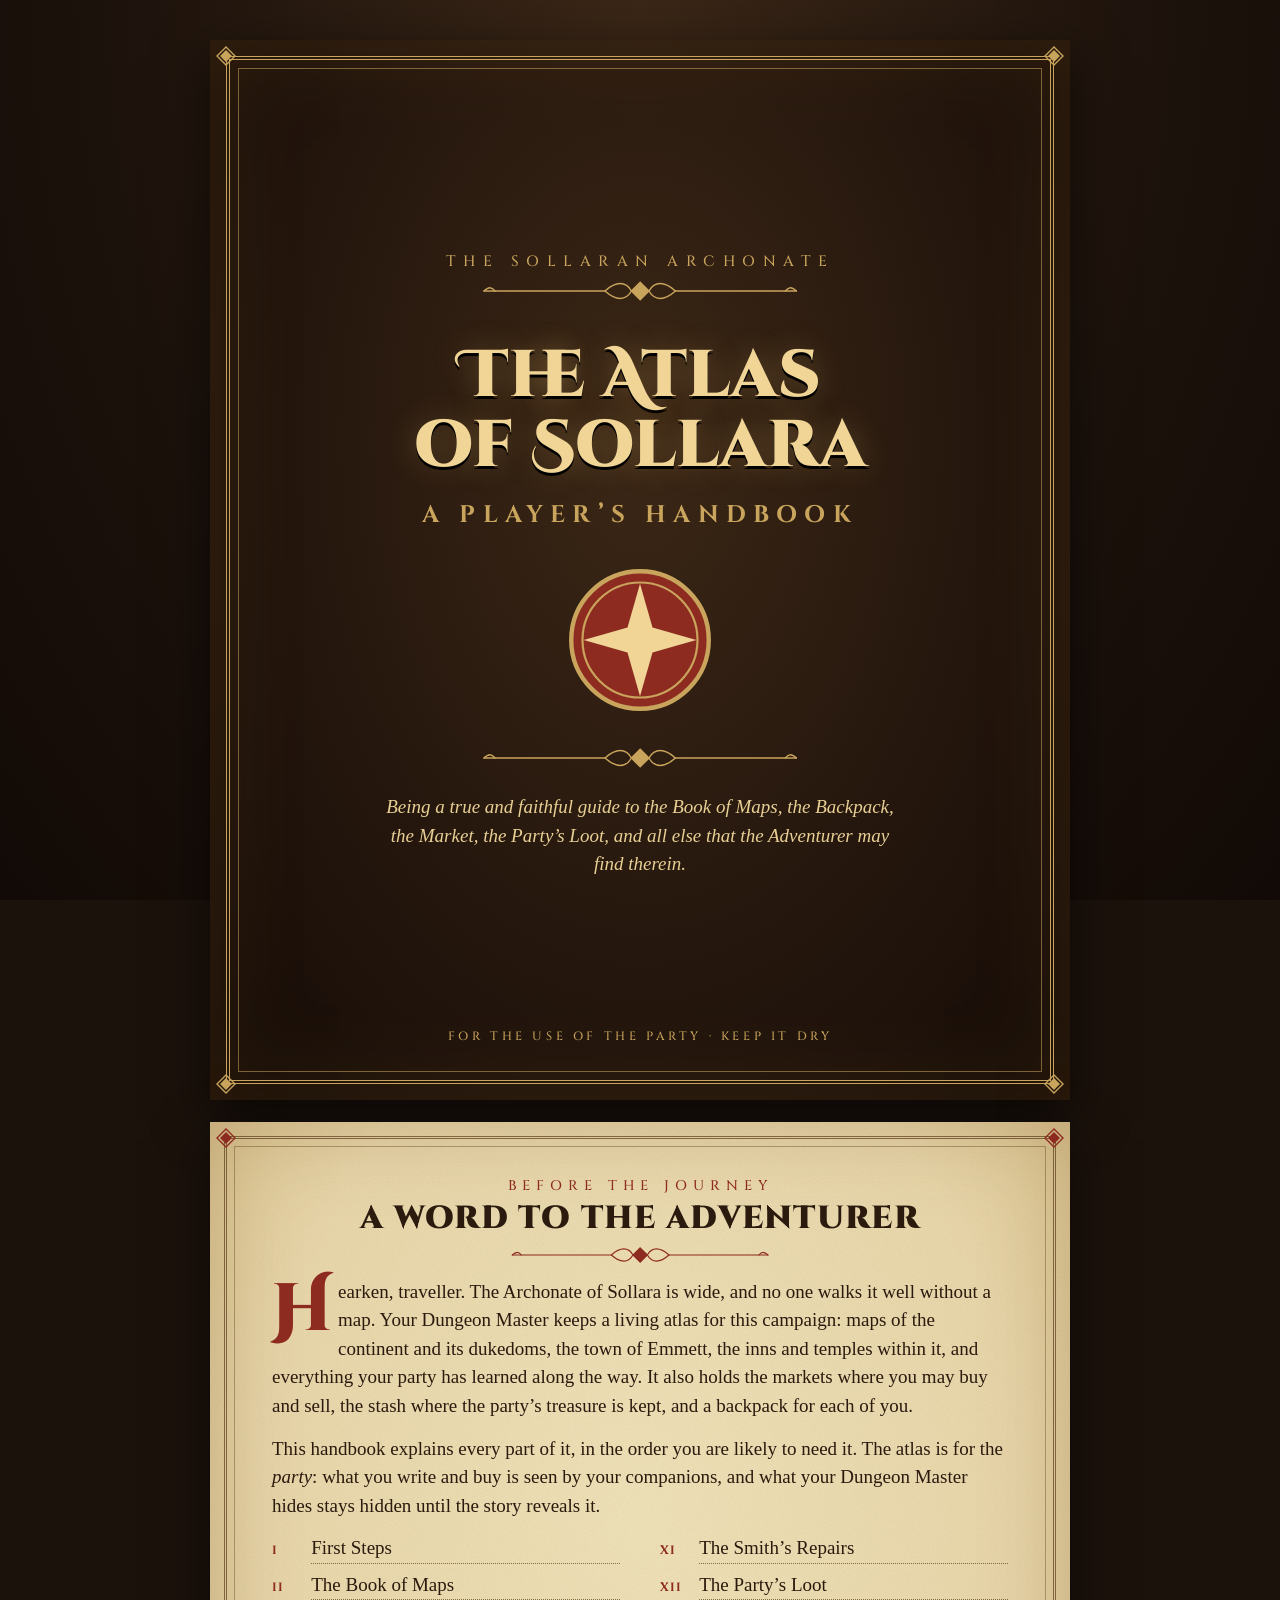
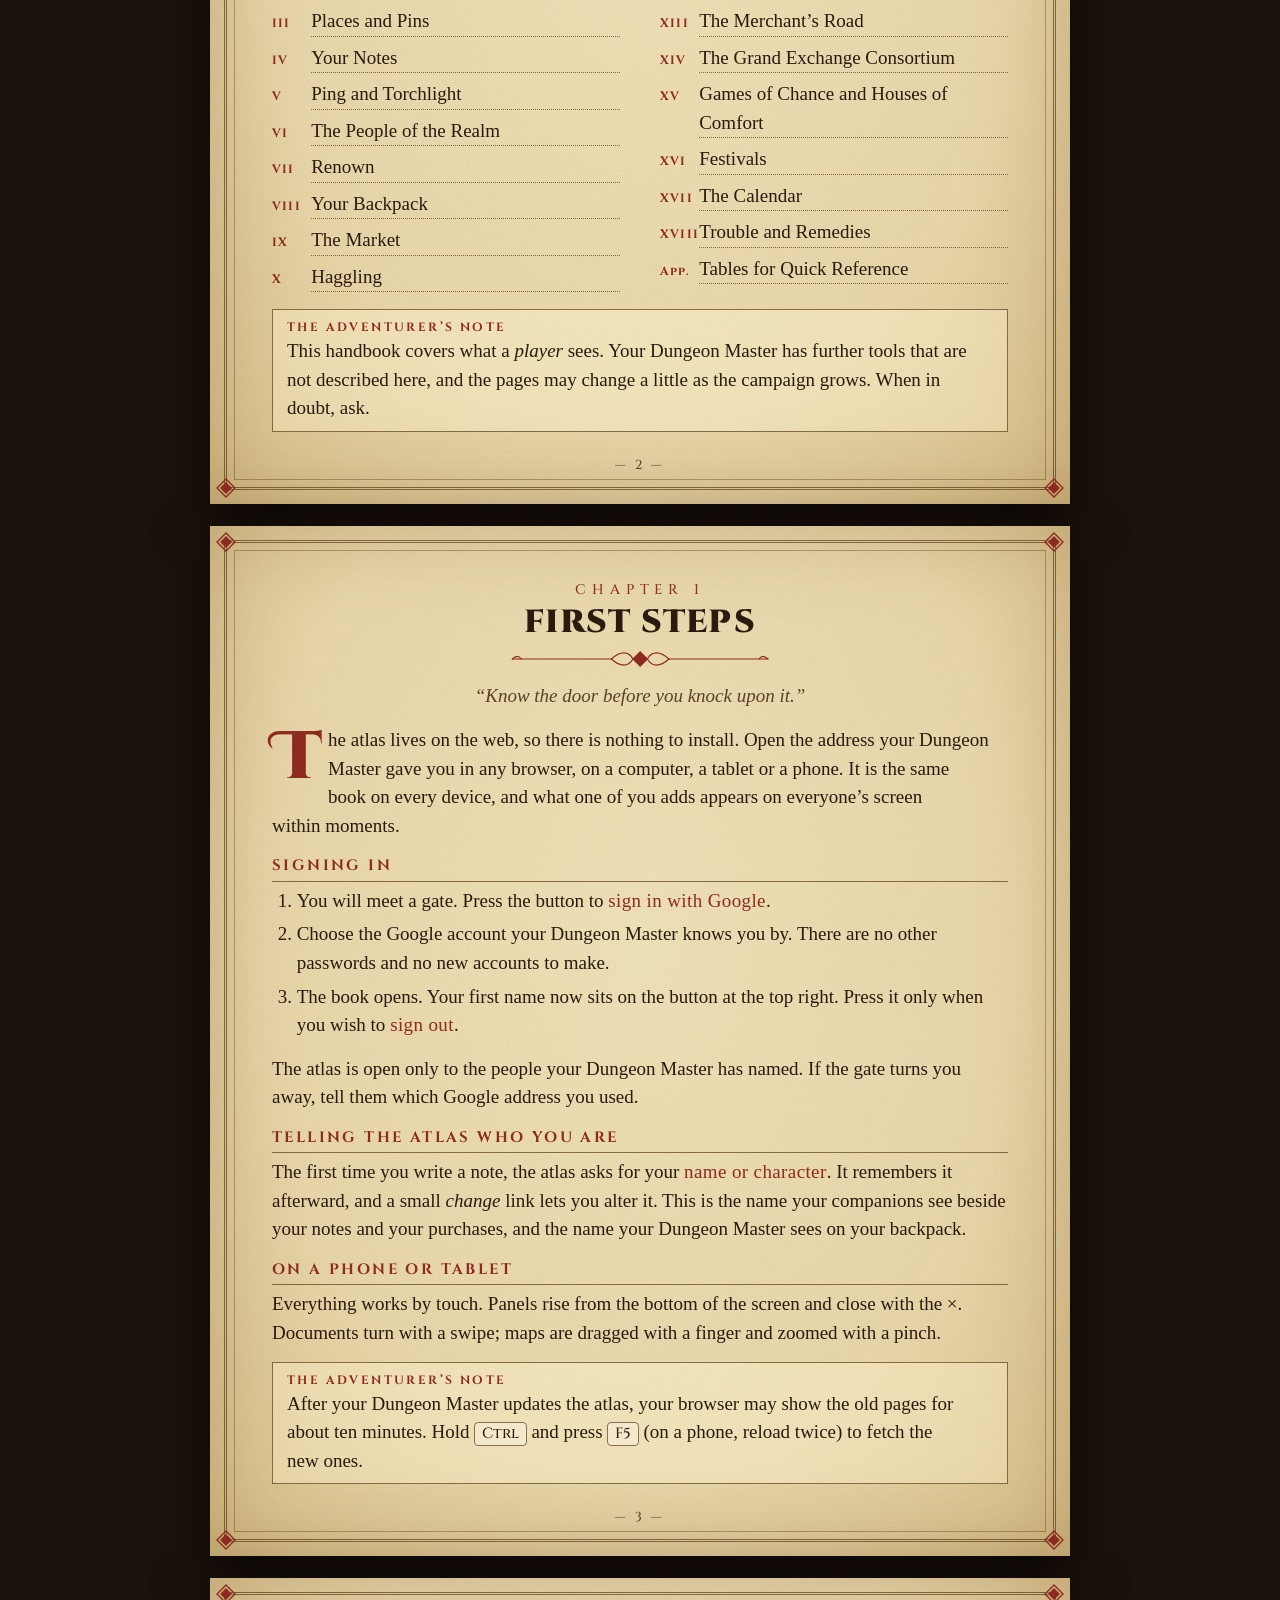
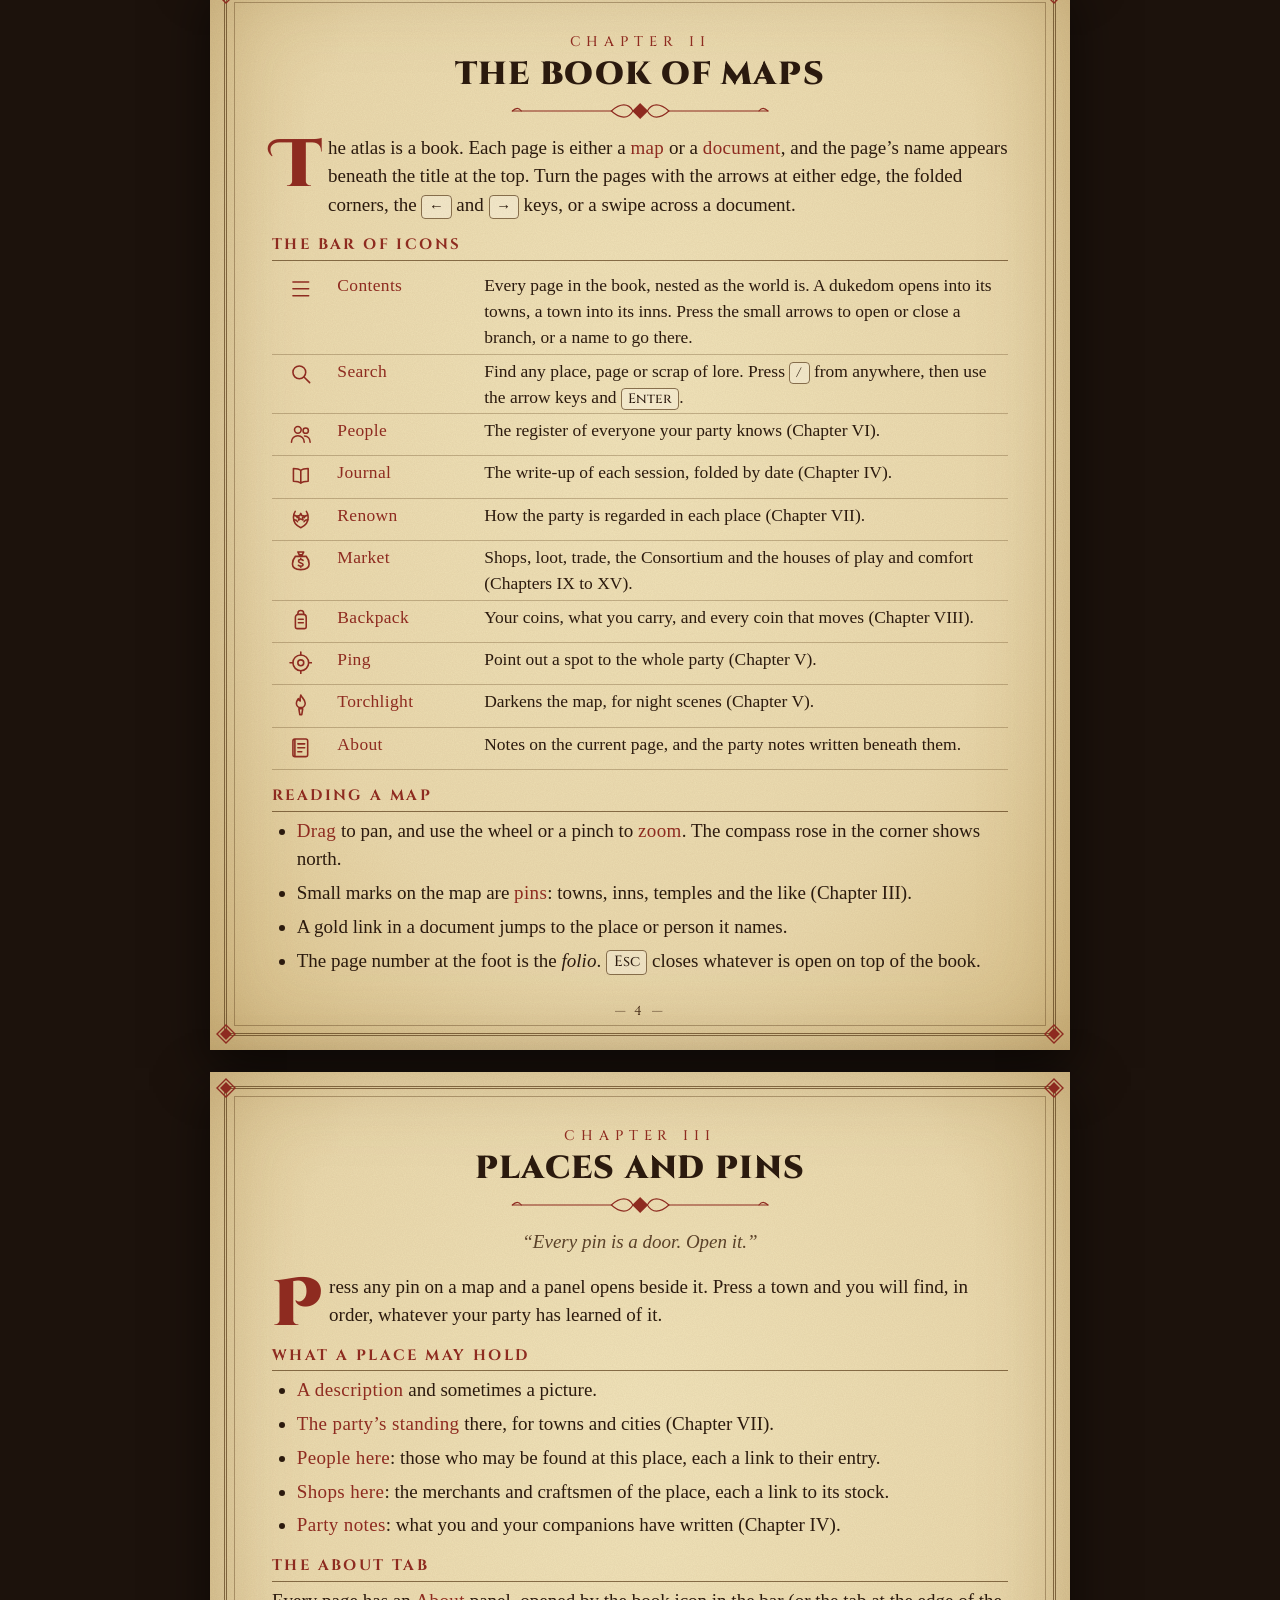
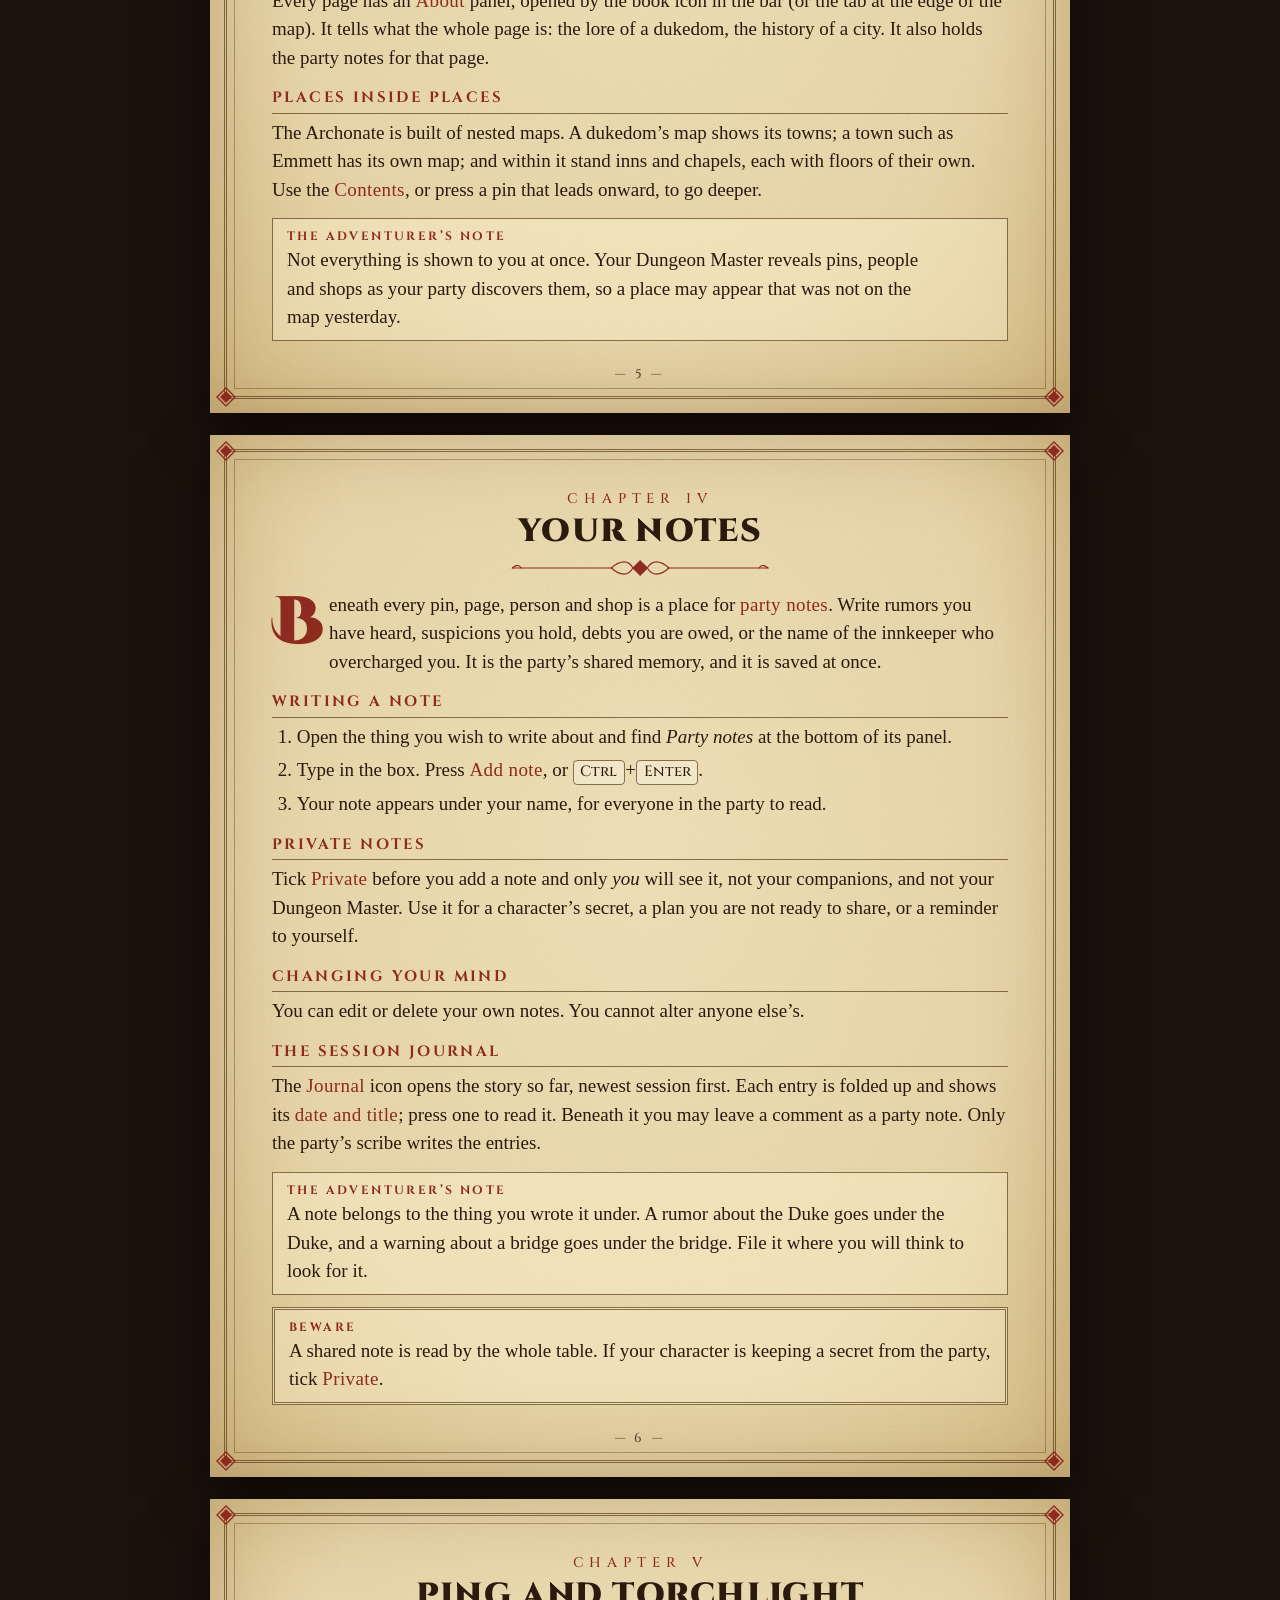
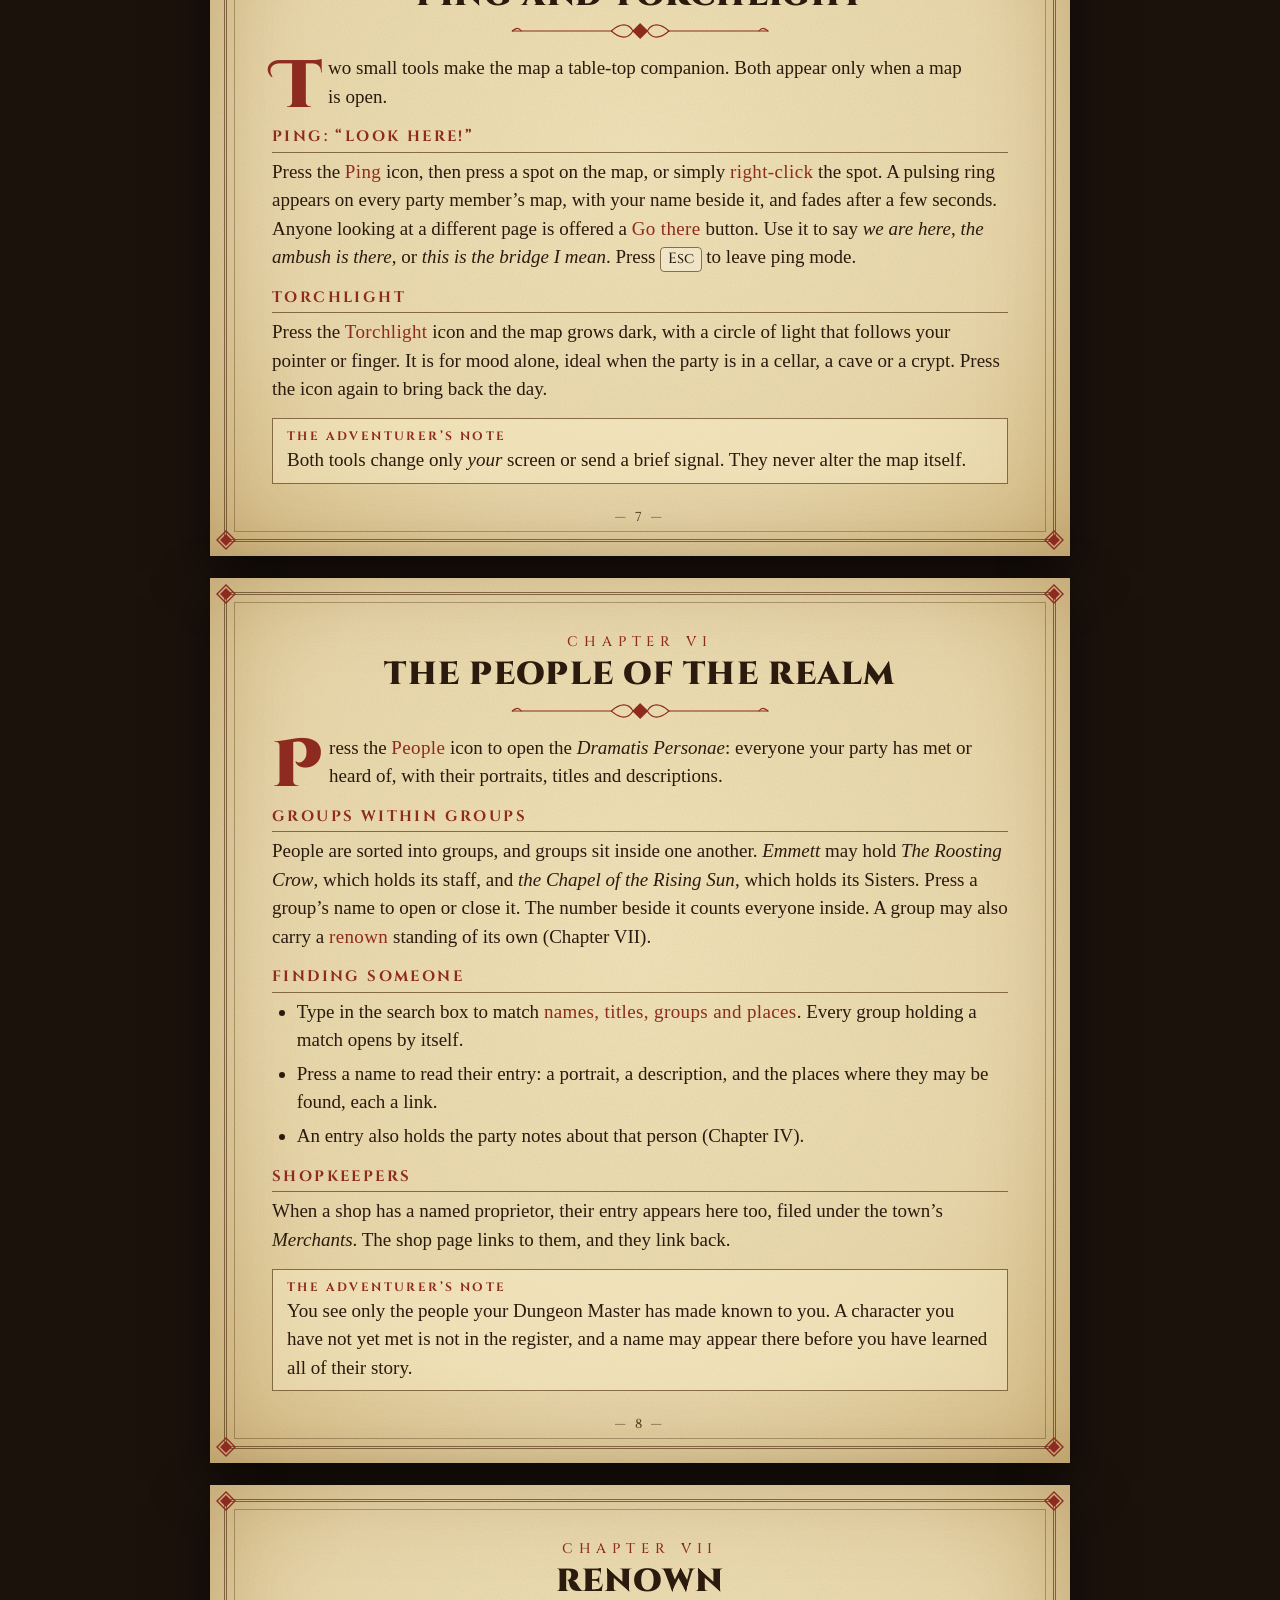
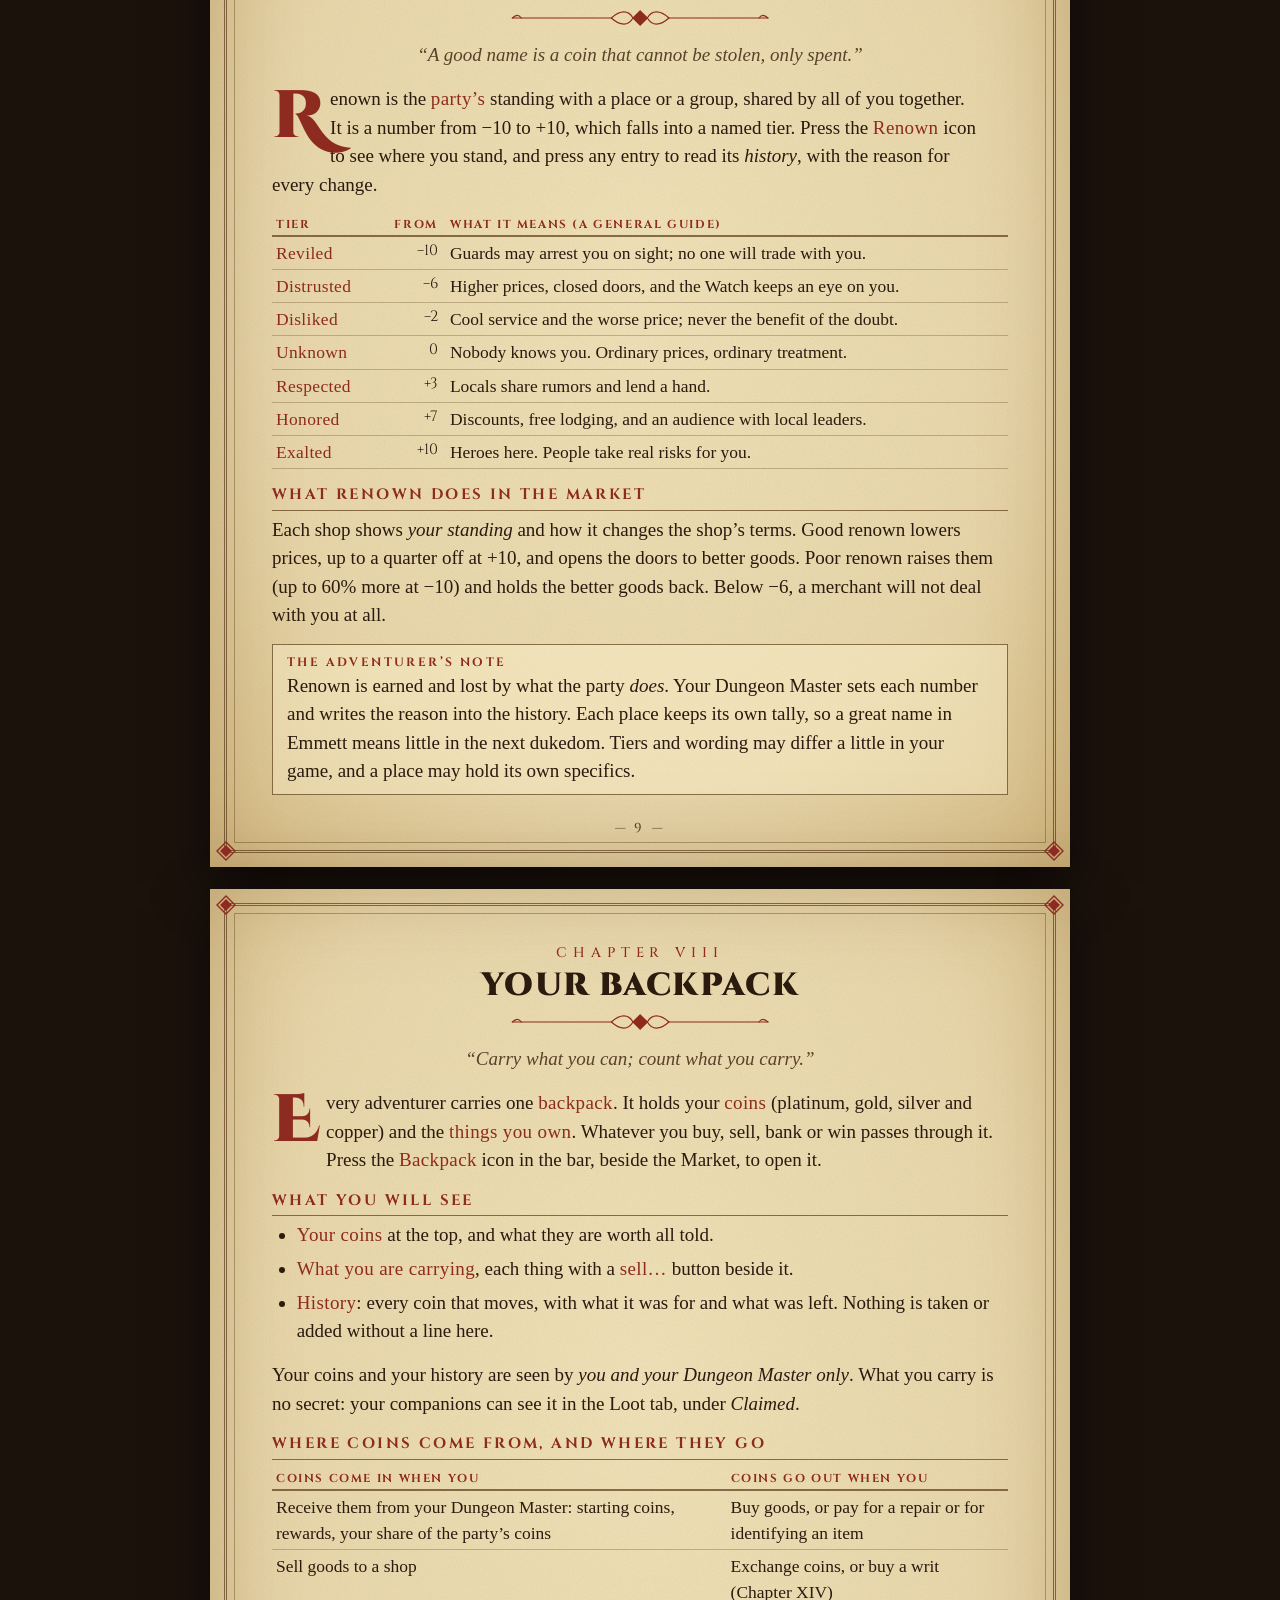
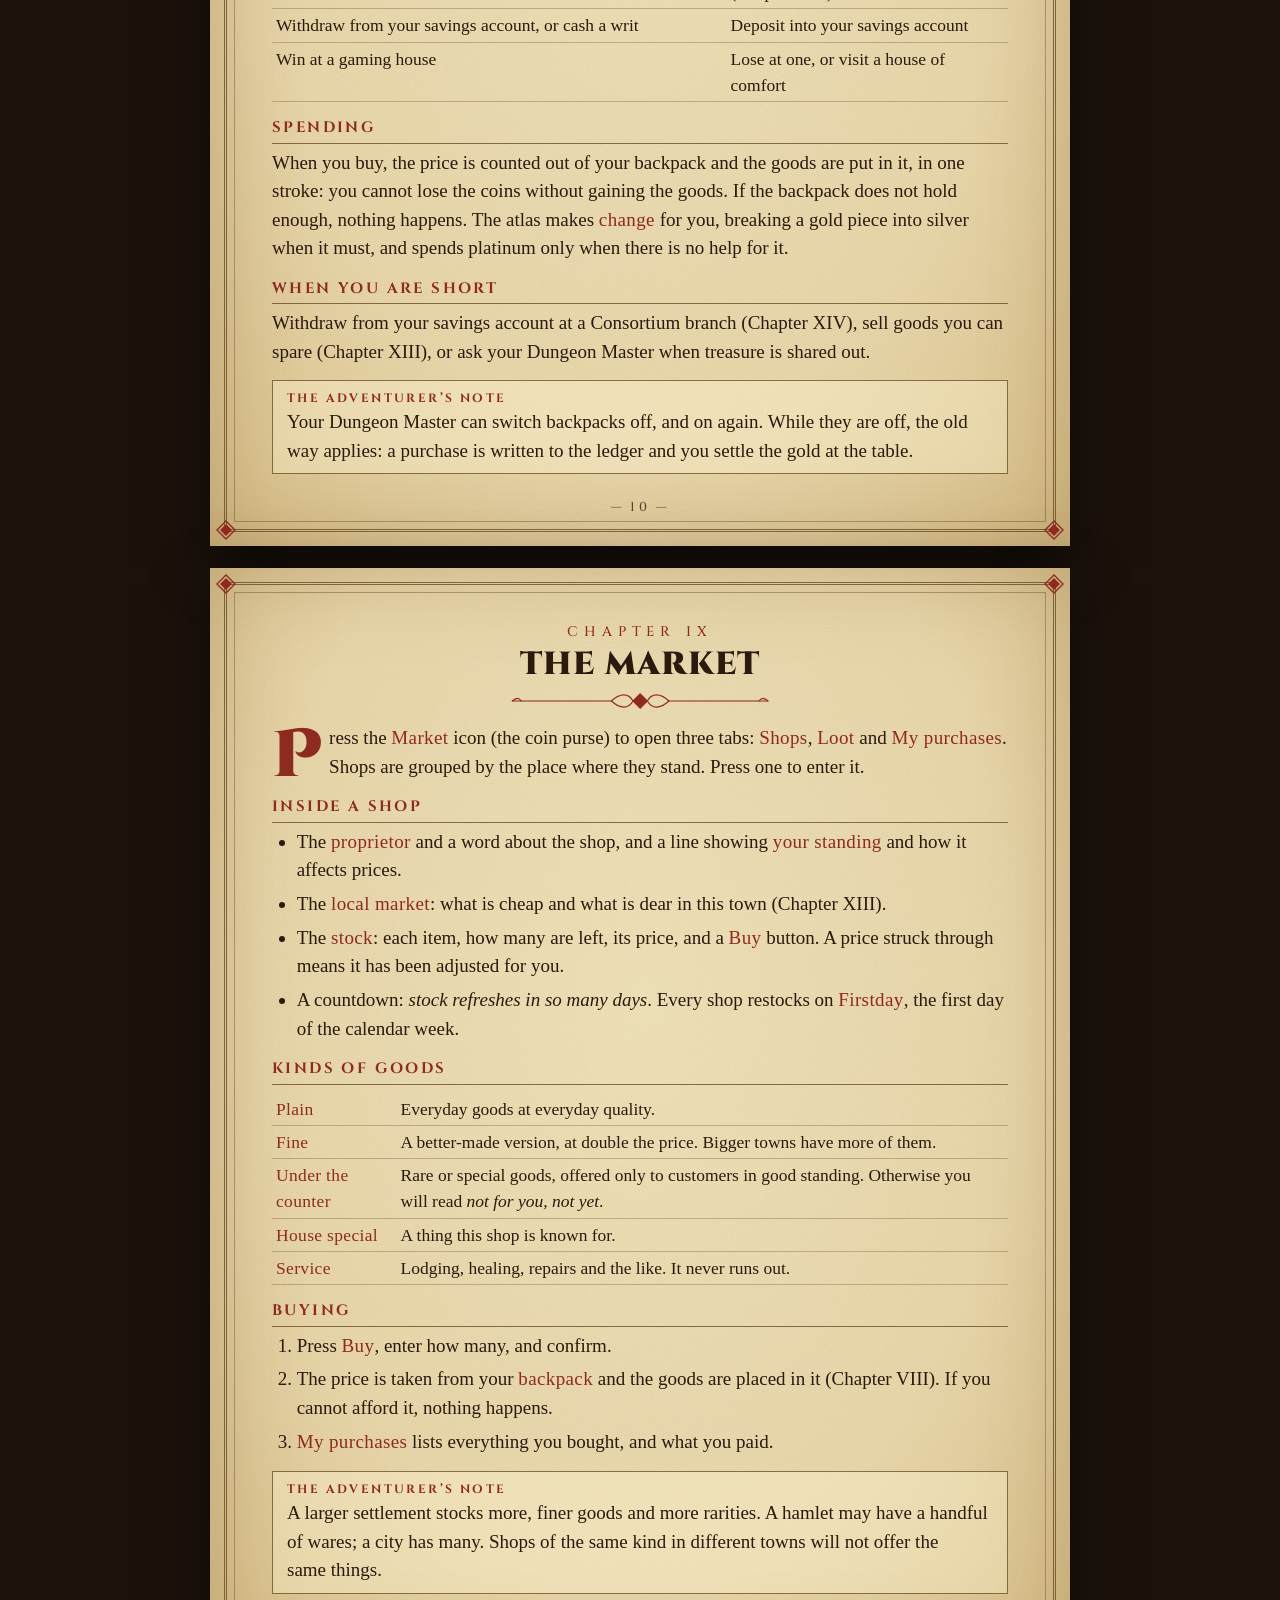
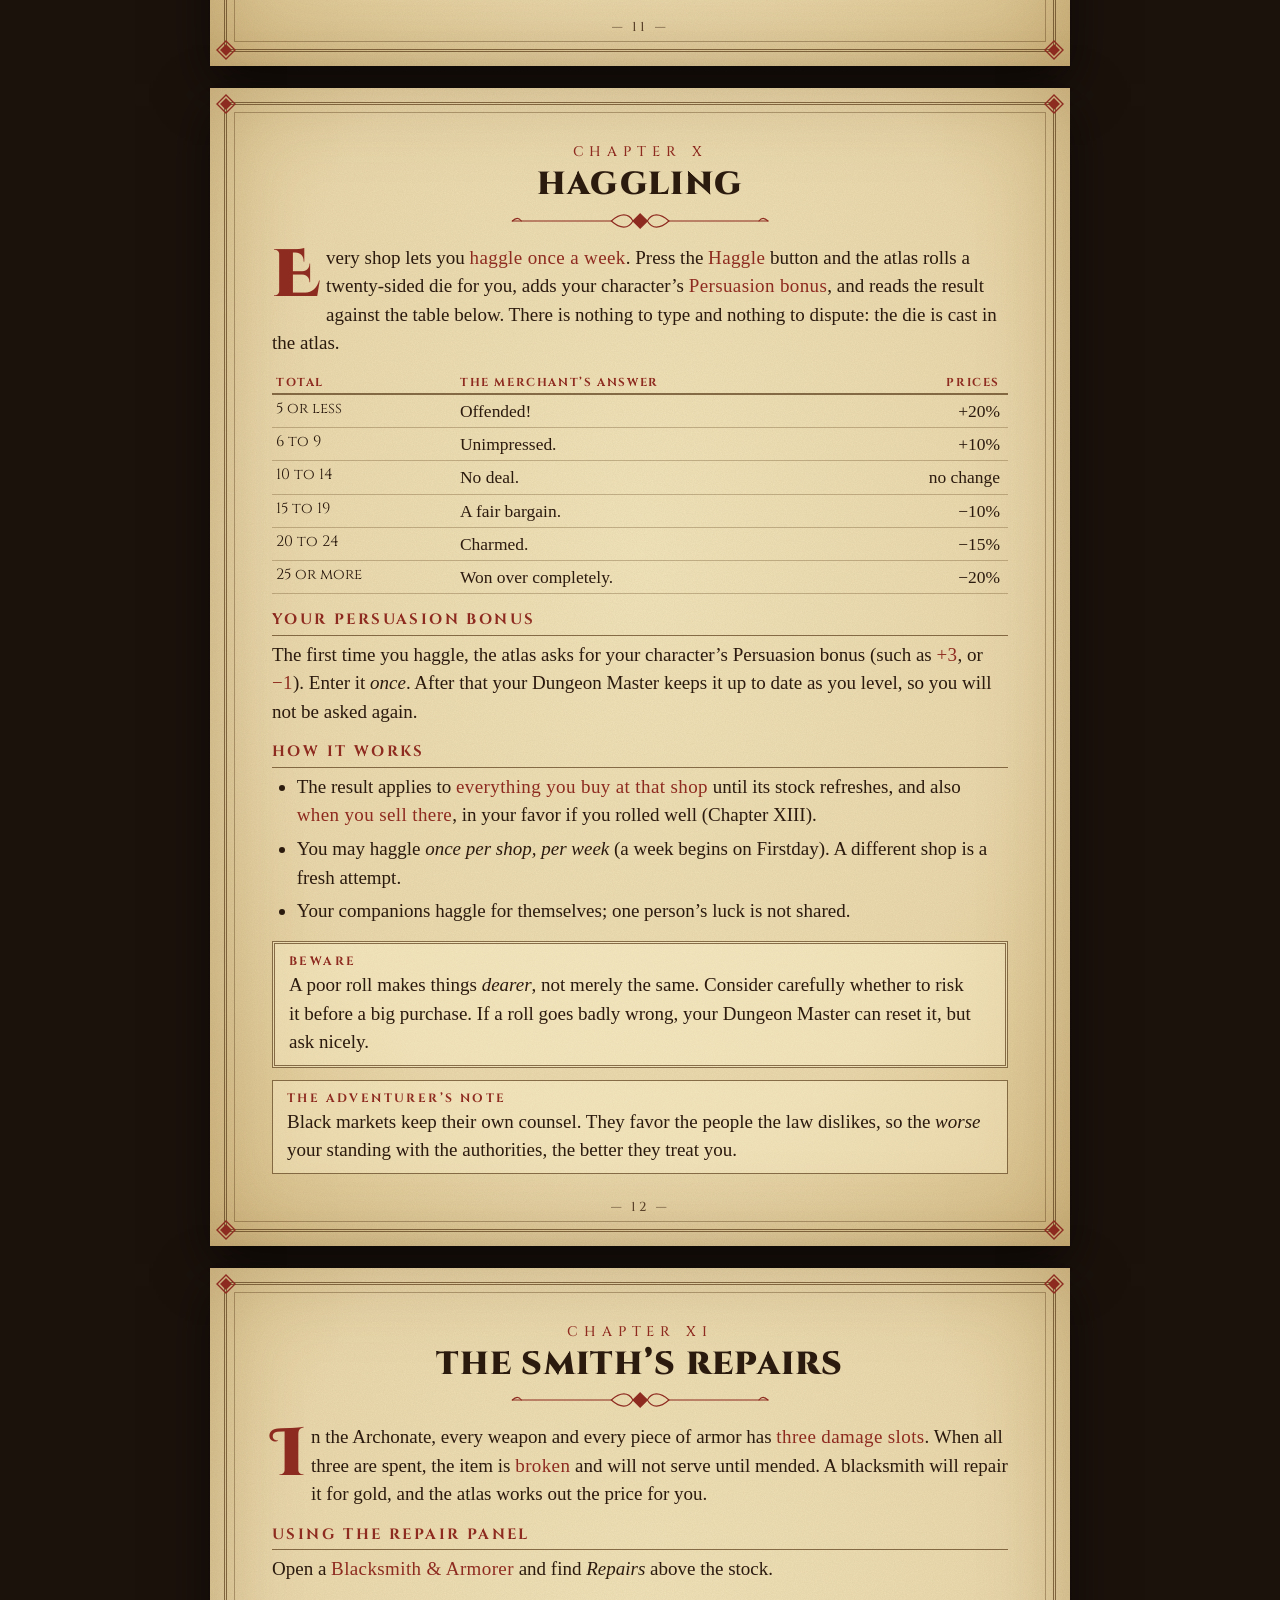
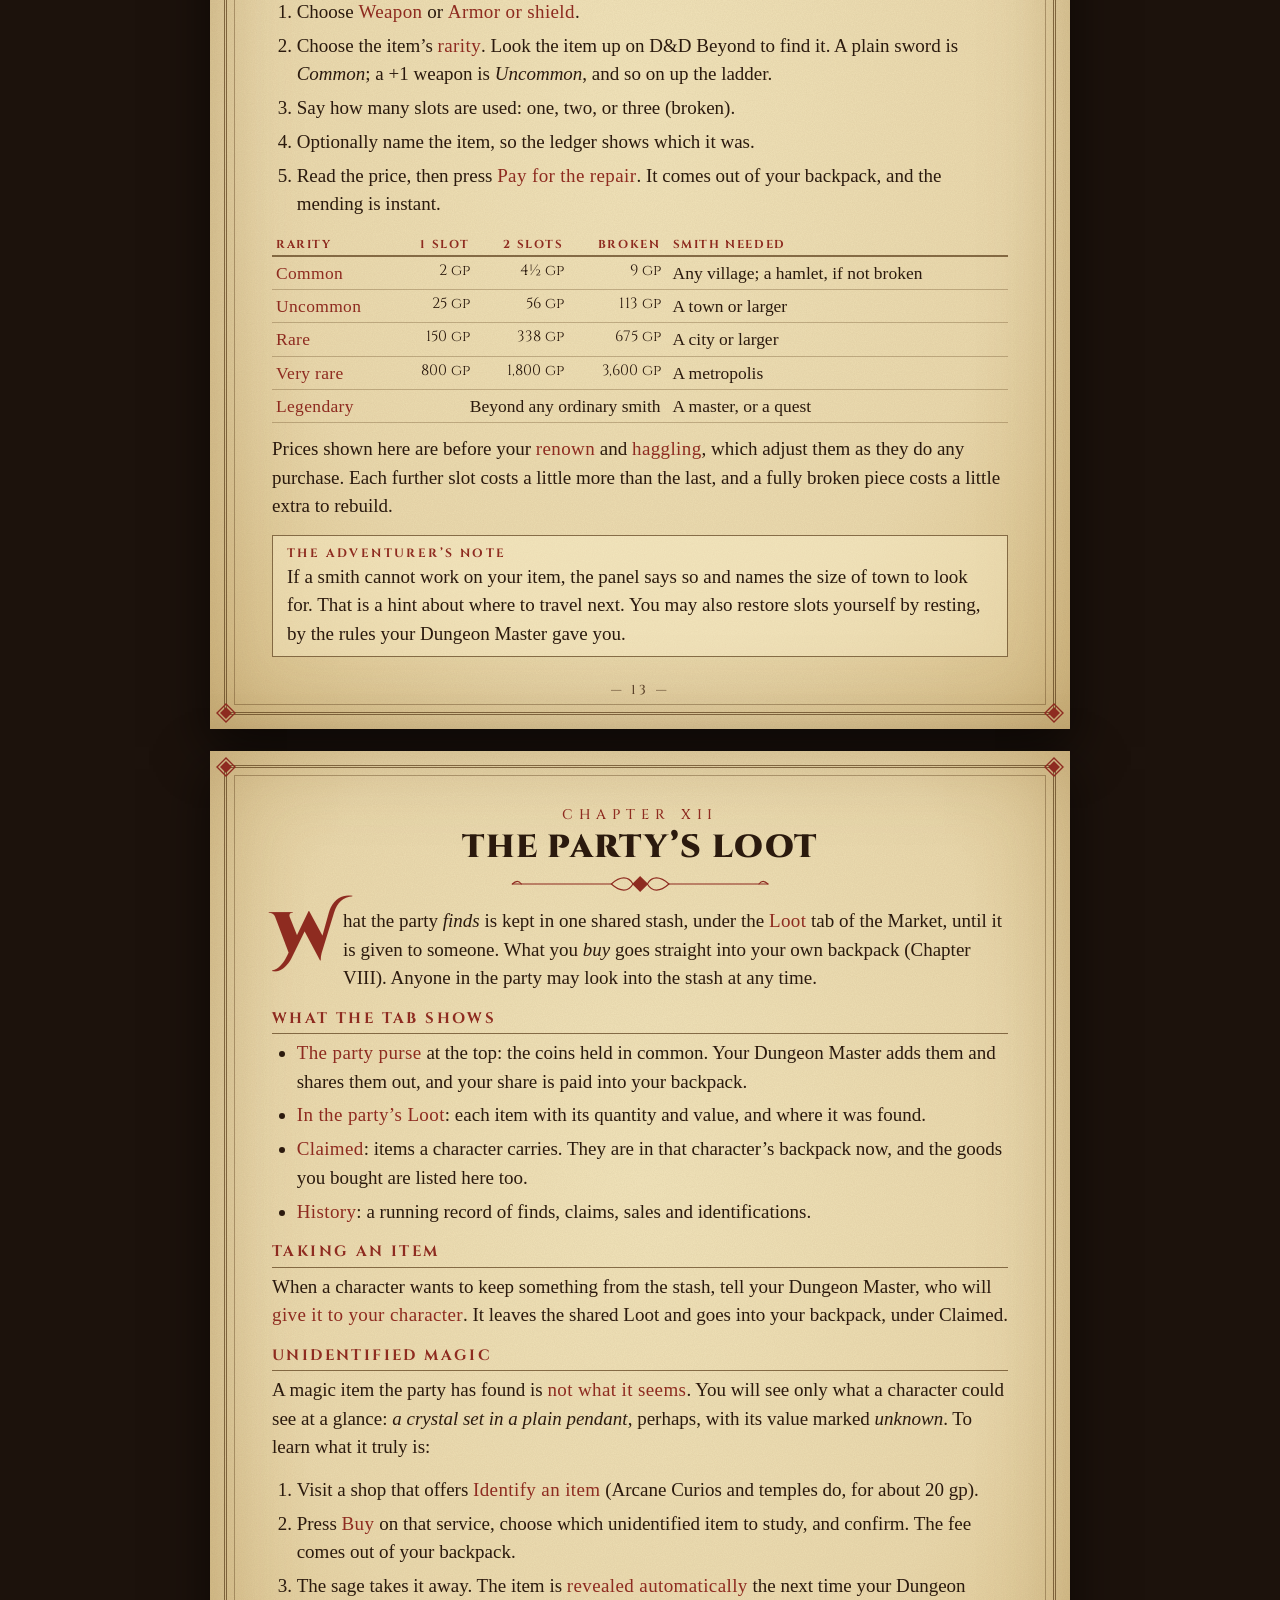
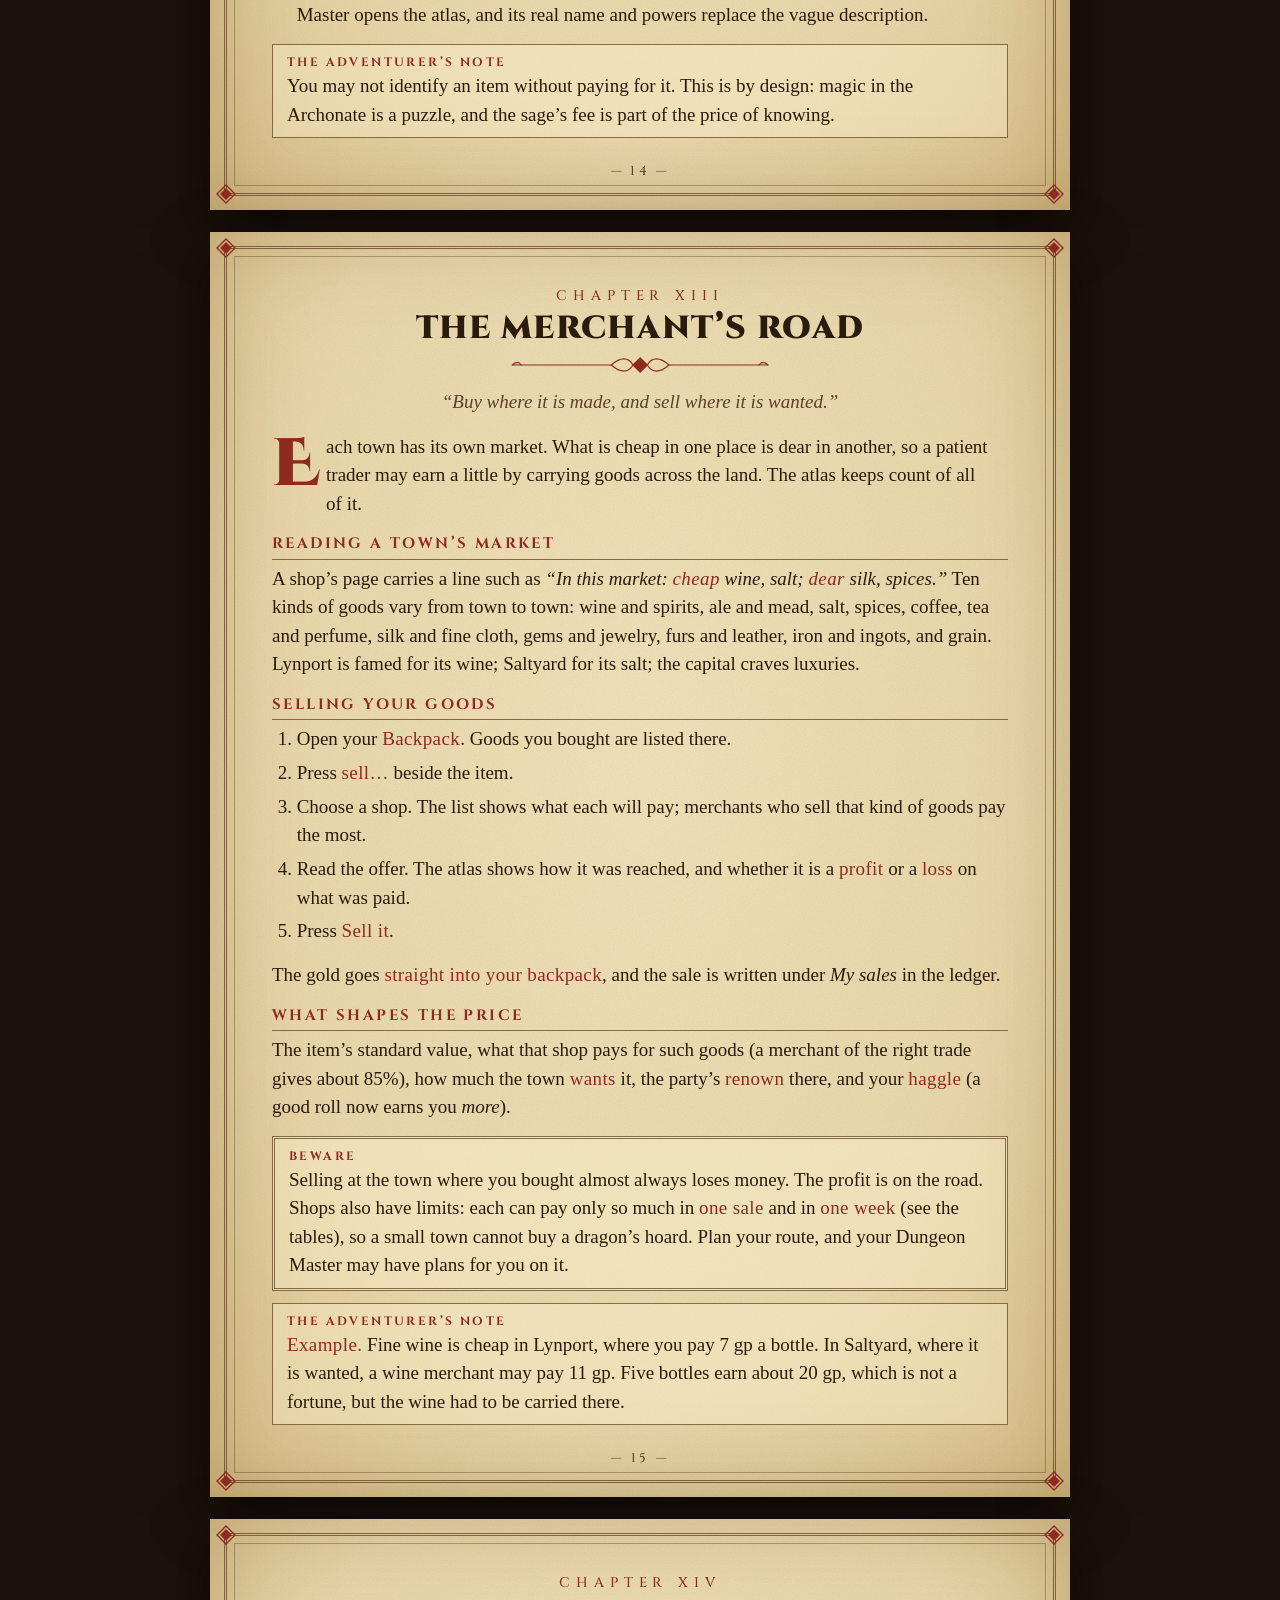
==== commit fdab6a53: "Add files via upload" ====
--- a/guide.html
+++ b/guide.html
@@ -170,7 +170,8 @@
       <li><span class="n">XIV</span><a href="#c14">The Grand Exchange Consortium</a></li>
       <li><span class="n">XV</span><a href="#c15">Games of Chance and Houses of Comfort</a></li>
       <li><span class="n">XVI</span><a href="#c16">Festivals</a></li>
-      <li><span class="n">XVII</span><a href="#c17">Trouble and Remedies</a></li>
+      <li><span class="n">XVII</span><a href="#calendar">The Calendar</a></li>
+      <li><span class="n">XVIII</span><a href="#c17">Trouble and Remedies</a></li>
       <li><span class="n">App.</span><a href="#c18">Tables for Quick Reference</a></li>
     </ol>
     <div class="note"><p>This handbook covers what a <em>player</em> sees. Your Dungeon Master has further tools that are not described here, and the pages may change a little as the campaign grows. When in doubt, ask.</p></div>
@@ -399,7 +400,7 @@
       <li>The <b>proprietor</b> and a word about the shop, and a line showing <b>your standing</b> and how it affects prices.</li>
       <li>The <b>local market</b>: what is cheap and what is dear in this town (Chapter XIII).</li>
       <li>The <b>stock</b>: each item, how many are left, its price, and a <b>Buy</b> button. A price struck through means it has been adjusted for you.</li>
-      <li>A countdown: <em>stock refreshes in so many days</em>. Shelves are restocked each week.</li>
+      <li>A countdown: <em>stock refreshes in so many days</em>. Every shop restocks on <b>Firstday</b>, the first day of the calendar week.</li>
     </ul>
     <h3>Kinds of goods</h3>
     <table>
@@ -442,7 +443,7 @@
     <h3>How it works</h3>
     <ul>
       <li>The result applies to <b>everything you buy at that shop</b> until its stock refreshes, and also <b>when you sell there</b>, in your favor if you rolled well (Chapter XIII).</li>
-      <li>You may haggle <em>once per shop, per week</em>. A different shop is a fresh attempt.</li>
+      <li>You may haggle <em>once per shop, per week</em> (a week begins on Firstday). A different shop is a fresh attempt.</li>
       <li>Your companions haggle for themselves; one person&rsquo;s luck is not shared.</li>
     </ul>
     <div class="warn"><p>A poor roll makes things <em>dearer</em>, not merely the same. Consider carefully whether to risk it before a big purchase. If a roll goes badly wrong, your Dungeon Master can reset it, but ask nicely.</p></div>
@@ -607,7 +608,7 @@
     <div class="chapter-no">Chapter XVI</div>
     <h2 class="ch">Festivals</h2>
     <svg class="rule" viewBox="0 0 300 20" width="260" height="18"><use href="#fl"/></svg>
-    <p class="lead">The Archonate keeps two great holidays. When your Dungeon Master declares one under way, a <b>banner</b> appears at the top of the atlas, a short note greets you in the Market, and the shops fill with festival goods. Press the banner to go to the Market.</p>
+    <p class="lead">The Archonate keeps two great holidays. When your Dungeon Master declares one under way, or the calendar reaches its day, a <b>banner</b> appears at the top of the atlas, a short note greets you in the Market, and the shops fill with festival goods. Press the banner to go to the Market.</p>
     <h3>The Festival of the Sacred Harmony</h3>
     <p>Held once a year, on the seventh hour of the seventh day of the seventh month, when the Sanguine Sisters carry their crystals to the capital and the Song is heard across the land. Pilgrims crowd the roads. Look for white-and-gold ribbons and candles, pilgrim&rsquo;s rations, song-purified water, white festival robes, hymnals, blessings for the road, and, for those in good standing, a rare crystal-song shard at the temples.</p>
     <h3>Bertram&rsquo;s Rye Ale Festival</h3>
@@ -625,10 +626,42 @@
 </section>
 
 <!-- ═══════════ XIV ═══════════ -->
+<!-- ═══════════ THE CALENDAR ═══════════ -->
+<section class="sheet" id="calendar">
+  <svg class="knot tl"><use href="#kn"/></svg><svg class="knot tr"><use href="#kn"/></svg><svg class="knot bl"><use href="#kn"/></svg><svg class="knot br"><use href="#kn"/></svg>
+  <div class="chapter">
+    <div class="chapter-no">Chapter XVII</div>
+    <h2 class="ch">The Calendar</h2>
+    <svg class="rule" viewBox="0 0 300 20" width="260" height="18"><use href="#fl"/></svg>
+    <p class="lead">The Archonate keeps one calendar, and the atlas keeps it for you. Press the <b>calendar button</b> in the top bar (a small page marked with today&rsquo;s day of the month) to see the date, the season and the month, with today picked out in gold. Press any day to read about it, and the arrows to look at other months.</p>
+    <h3>Twelve months, seven days</h3>
+    <p>A cycle is twelve months of twenty-eight days, or 336 days and forty-eight weeks. Every month begins on a <b>Firstday</b>, so the 1st, 8th, 15th and 22nd are always Firstdays and the 28th is always a Seventhday. The days run Firstday, Secondday, Thirdday, Fourthday, Fifthday, Sixthday and Seventhday. A date is written <em>Seventhday, the 7th of Harmonis, Cycle 742 of the Archonate</em>.</p>
+    <table>
+      <tr><th>Season</th><th>Months</th><th>The months, in order</th></tr>
+      <tr><td>Summer, the Season of Founding</td><td class="r">1 to 3</td><td>Artharis, Sanctaris, Luminor</td></tr>
+      <tr><td>Autumn, the Season of Revelation</td><td class="r">4 to 6</td><td>Verith, Solarius, Judicar</td></tr>
+      <tr><td>Winter, the Season of Harmony</td><td class="r">7 to 9</td><td>Harmonis, Sanguaris, Ordinus</td></tr>
+      <tr><td>Spring, the Season of Absolution</td><td class="r">10 to 12</td><td>Absolaris, Vigilar, Ascendar</td></tr>
+    </table>
+    <h3>The days move by themselves</h3>
+    <p>The calendar moves on one day for each real day, turning over at midnight (Eastern time), even when nobody has the atlas open. Your Dungeon Master also moves it on for a journey, a rest, or the days a repair or a building takes, and may pause it between sessions. If the date changes while you are looking, a note says so.</p>
+    <h3>What follows the calendar</h3>
+    <ul>
+      <li><b>Shops restock on every Firstday</b>, all at once. The shop tells you how many days are left.</li>
+      <li><b>Haggling</b> is once per shop in each calendar week, so a new Firstday is a fresh attempt.</li>
+      <li><b>Festivals</b> begin on their own days: the Festival of the Sacred Harmony on the 7th of Harmonis, and Bertram&rsquo;s Rye Ale Festival on the 7th of Artharis. Each lasts three days, with its banner and its goods.</li>
+    </ul>
+    <h3>Holidays</h3>
+    <p>A holiday is a coloured dot on its day. Five come with the calendar: the <b>Day of Founding</b> (1 Artharis), <b>Bertram&rsquo;s Rye Ale Festival</b> (7 Artharis), the <b>Day of Reckoning</b> (7 Judicar), the <b>Festival of the Sacred Harmony</b> (7 Harmonis) and the <b>Final Benediction</b> (28 Ascendar). Your Dungeon Master may add others, and may keep one hidden until its day.</p>
+    <div class="note"><p>Press <b>Coming up</b> at the foot of the calendar to see which holiday is next, and in how many days.</p></div>
+  </div>
+  <div class="folio"></div>
+</section>
+
 <section class="sheet" id="c17">
   <svg class="knot tl"><use href="#kn"/></svg><svg class="knot tr"><use href="#kn"/></svg><svg class="knot bl"><use href="#kn"/></svg><svg class="knot br"><use href="#kn"/></svg>
   <div class="chapter">
-    <div class="chapter-no">Chapter XVII</div>
+    <div class="chapter-no">Chapter XVIII</div>
     <h2 class="ch">Trouble and Remedies</h2>
     <svg class="rule" viewBox="0 0 300 20" width="260" height="18"><use href="#fl"/></svg>
     <p class="lead">Should something go awry, begin here.</p>
@@ -638,8 +671,8 @@
       <tr><td>The gate will not let me in.</td><td>Use the Google address your Dungeon Master knows. If a pop-up window was blocked, allow it and try again.</td></tr>
       <tr><td>I see &ldquo;Missing or insufficient permissions.&rdquo;</td><td>The atlas&rsquo;s rules need updating. Tell your Dungeon Master; nothing you did is wrong.</td></tr>
       <tr><td>A shop, person or place is missing.</td><td>It may be hidden until your party discovers it. Ask.</td></tr>
-      <tr><td>I cannot haggle again.</td><td>One try per shop each week. A new week, or a new shop, is a fresh attempt. Your Dungeon Master can reset one.</td></tr>
-      <tr><td>The shelves look different today.</td><td>Stock refreshes weekly, and festivals add and remove specials.</td></tr>
+      <tr><td>I cannot haggle again.</td><td>One try per shop each week. The next Firstday, or a new shop, is a fresh attempt. Your Dungeon Master can reset one.</td></tr>
+      <tr><td>The shelves look different today.</td><td>Every shop restocks on Firstday, and festivals add and remove specials.</td></tr>
       <tr><td>I bought something and cannot find it.</td><td>Look in your <b>Backpack</b>. Goods you buy go there. Services (repairs, identifying) leave nothing to find.</td></tr>
       <tr><td>It says my backpack does not hold enough.</td><td>You are short of coin; nothing was taken. Withdraw savings, sell something, or ask your Dungeon Master.</td></tr>
       <tr><td>My backpack is empty.</td><td>It starts empty. Ask your Dungeon Master for your starting coins.</td></tr>
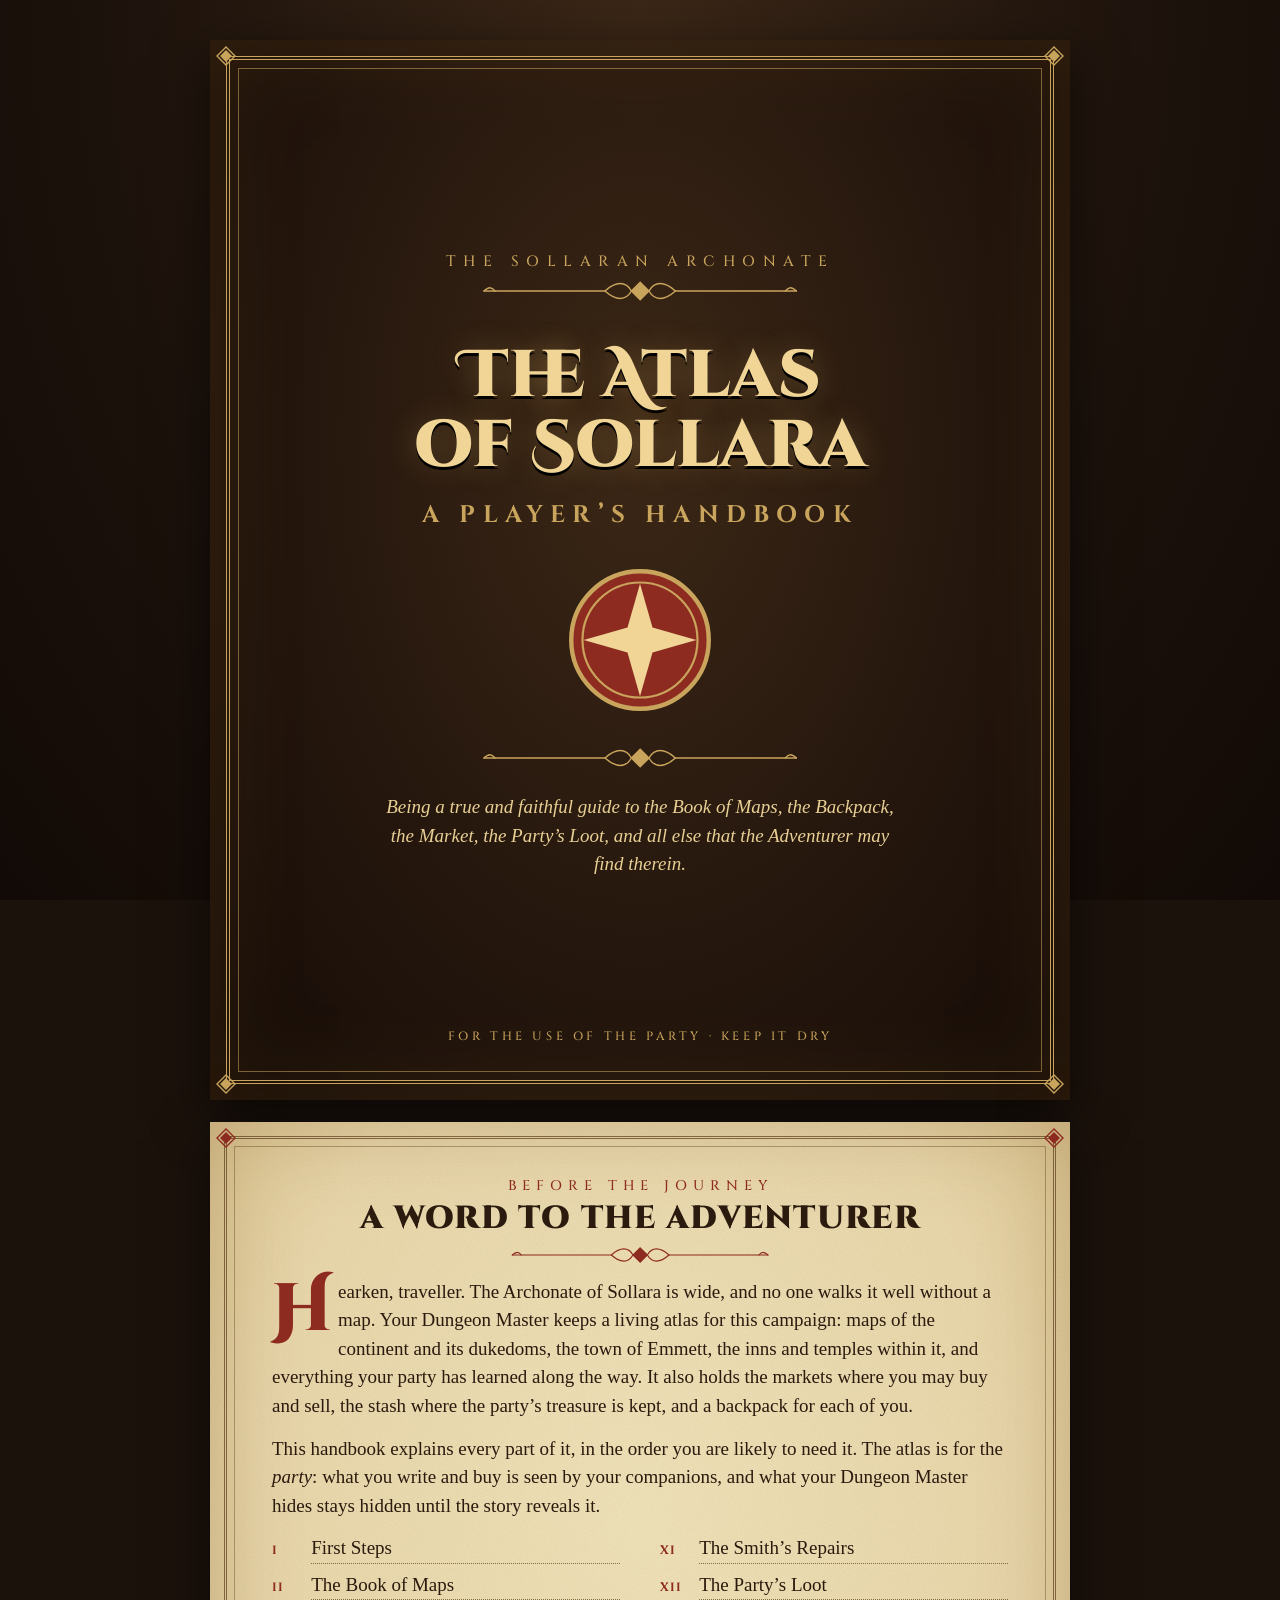
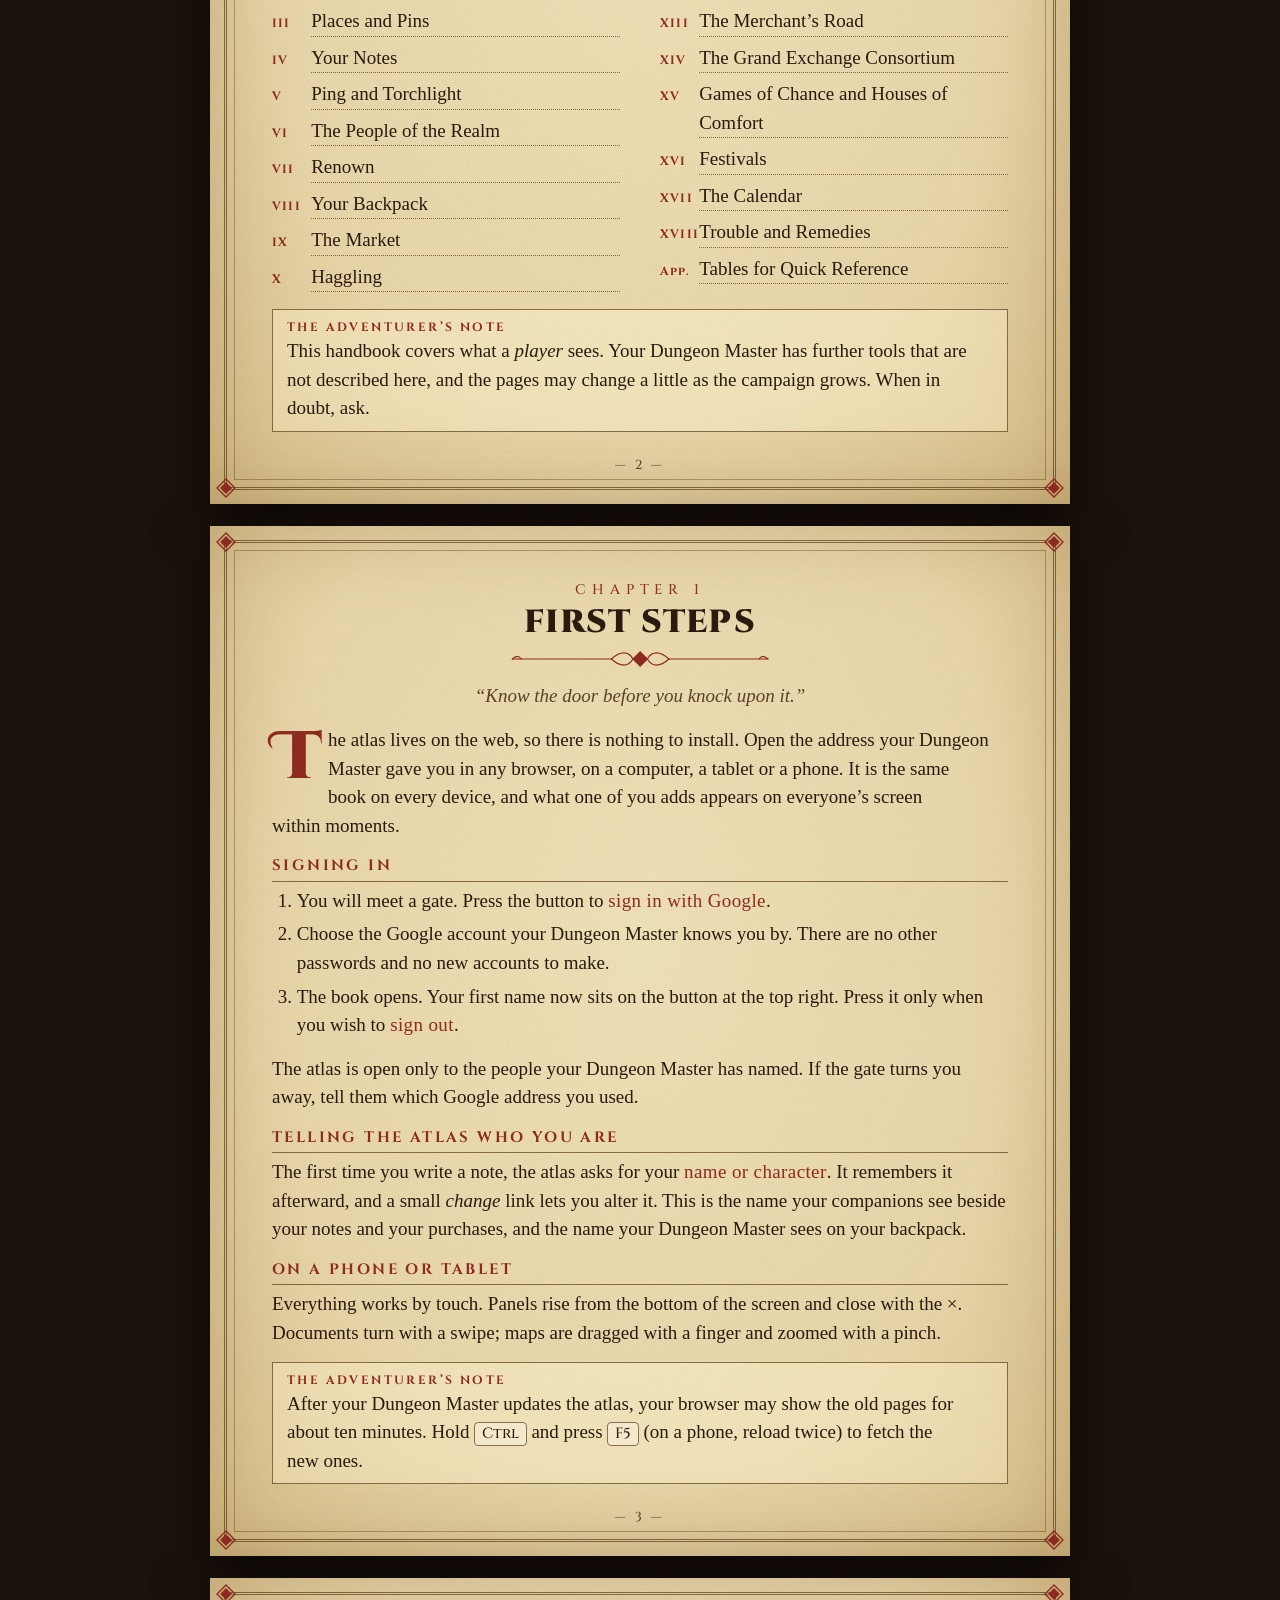
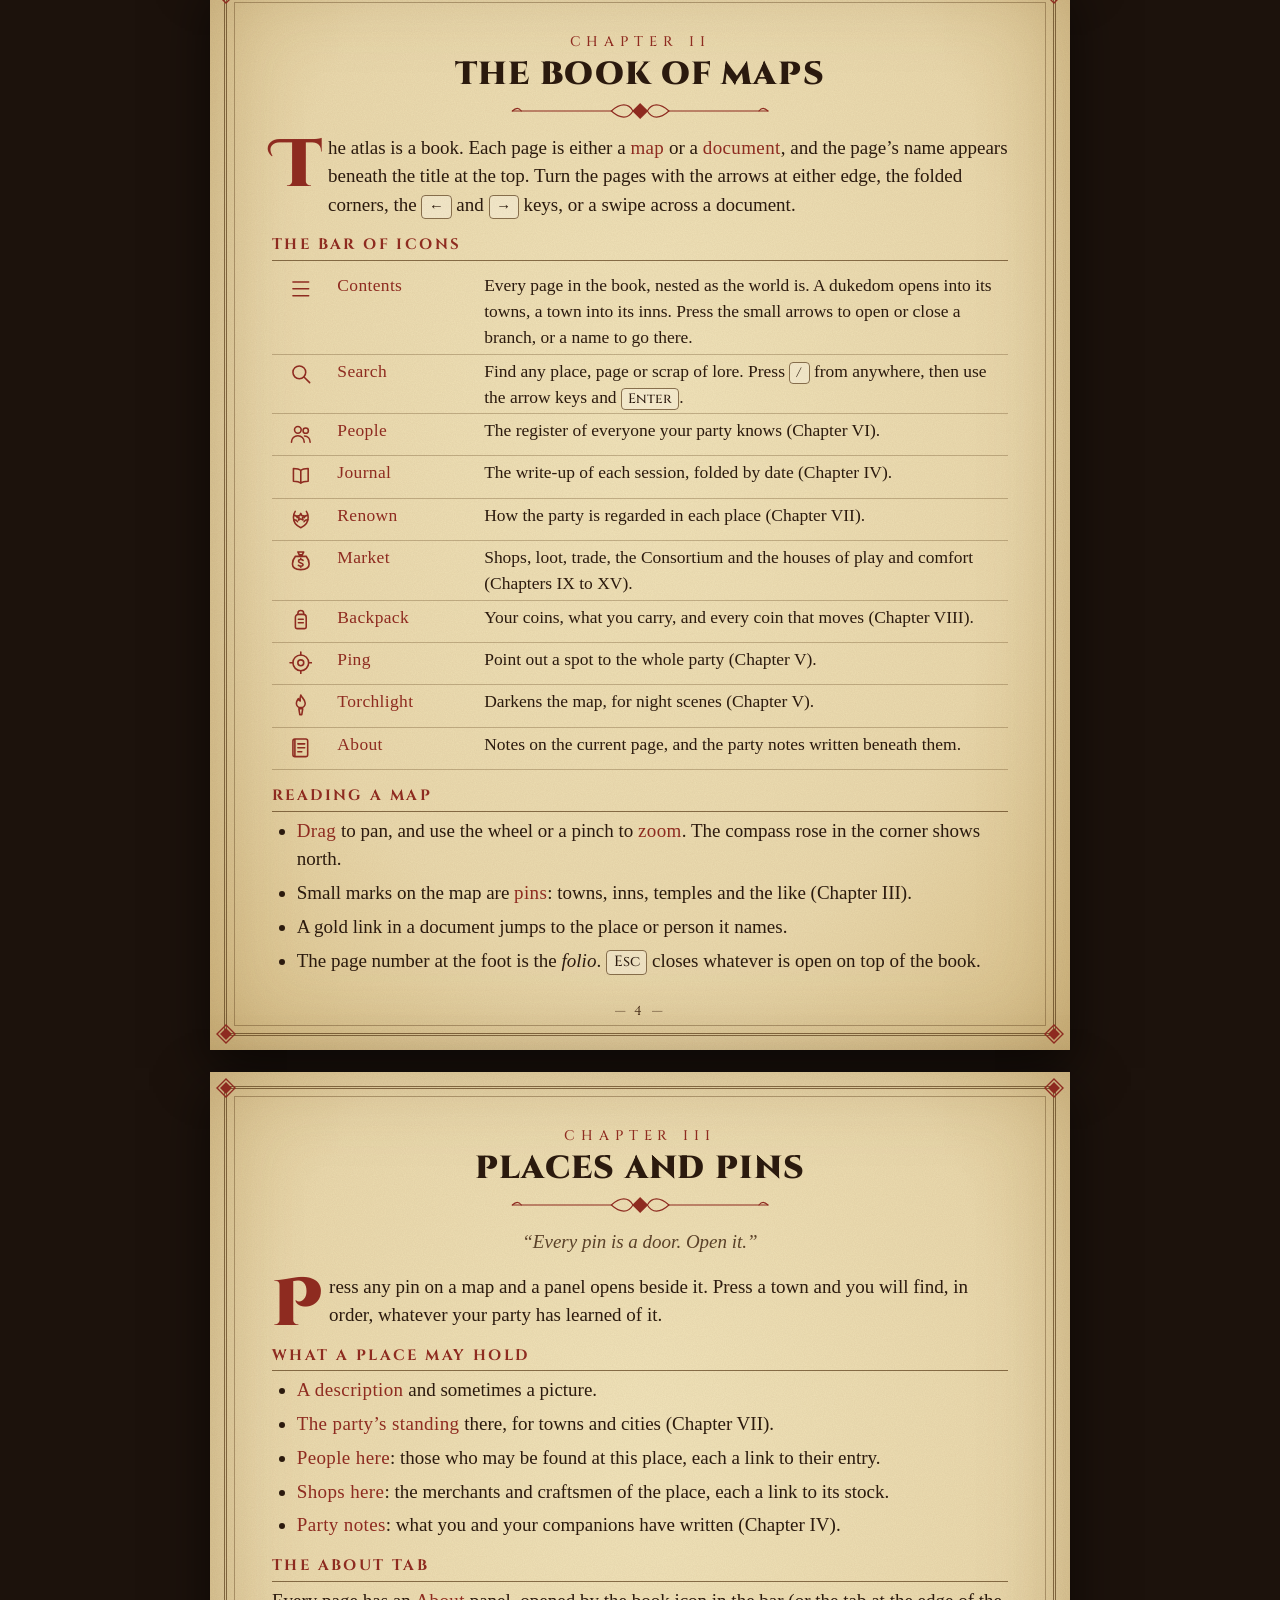
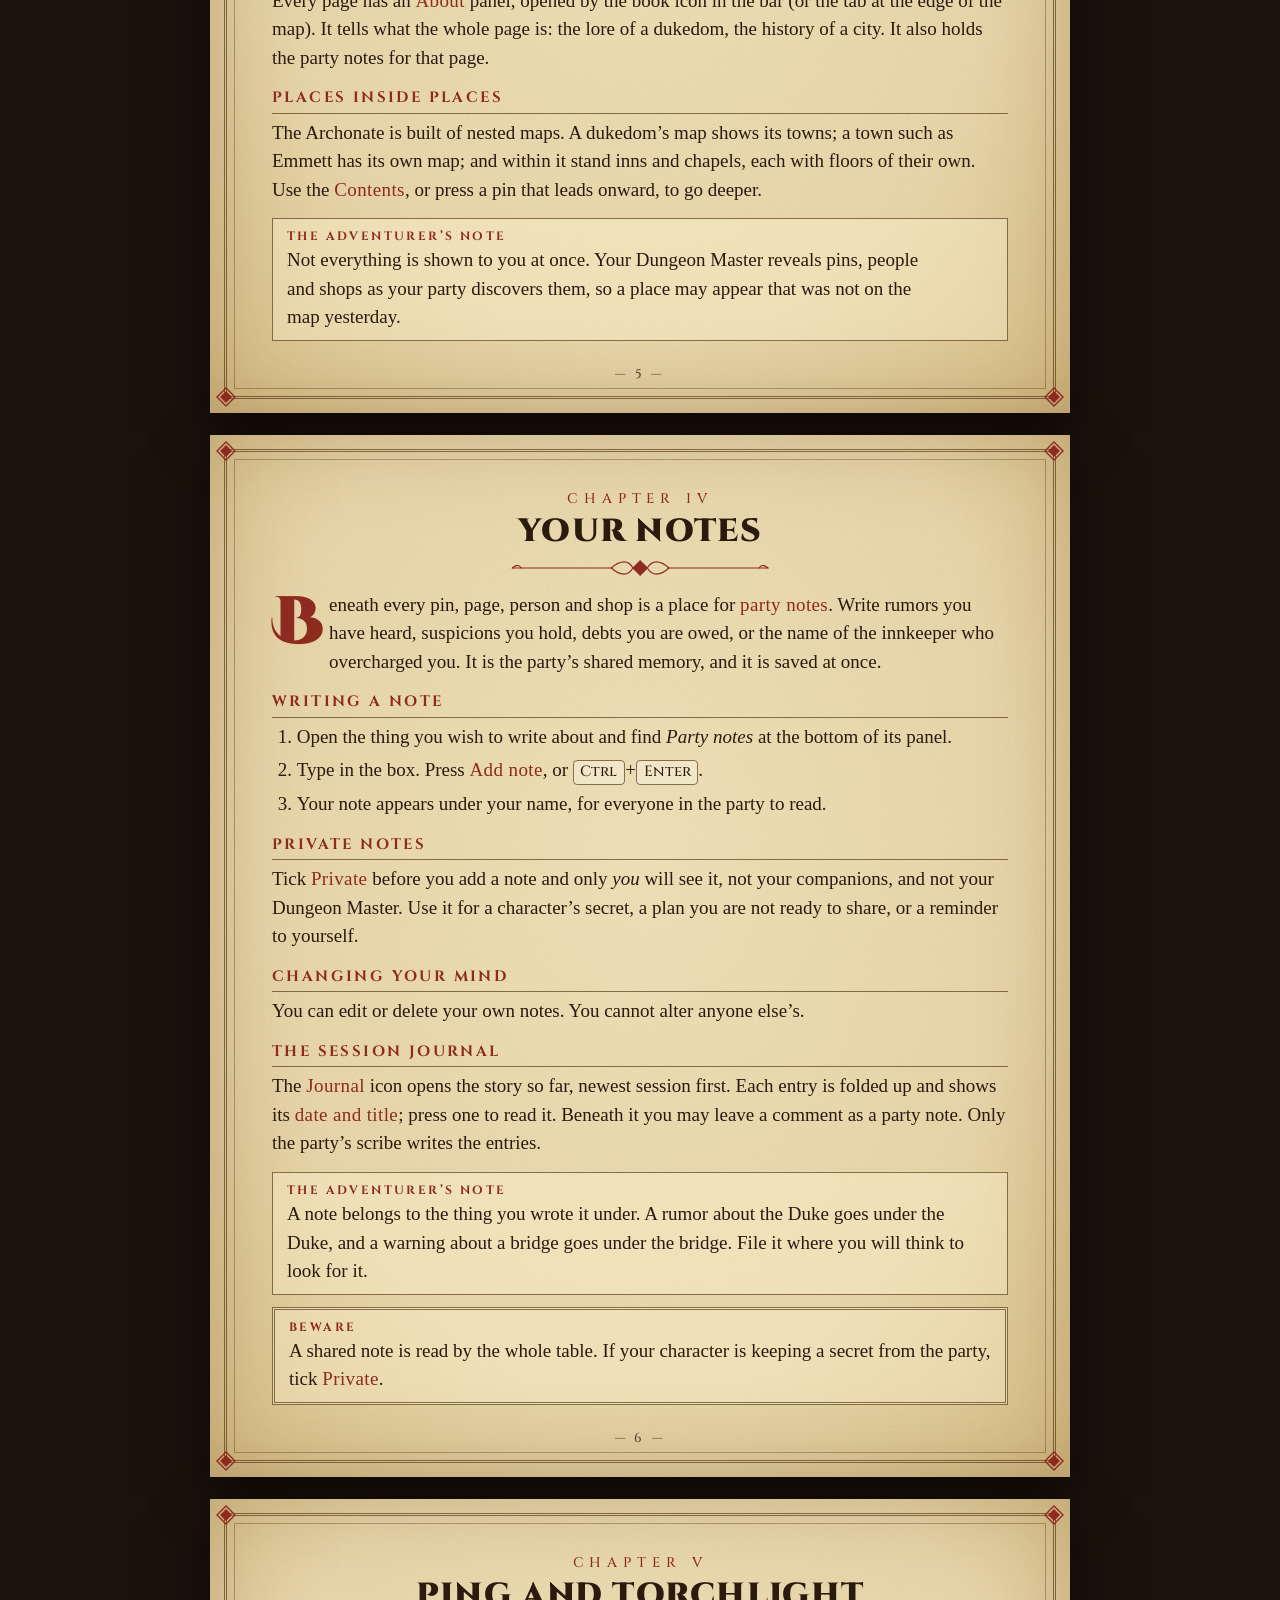
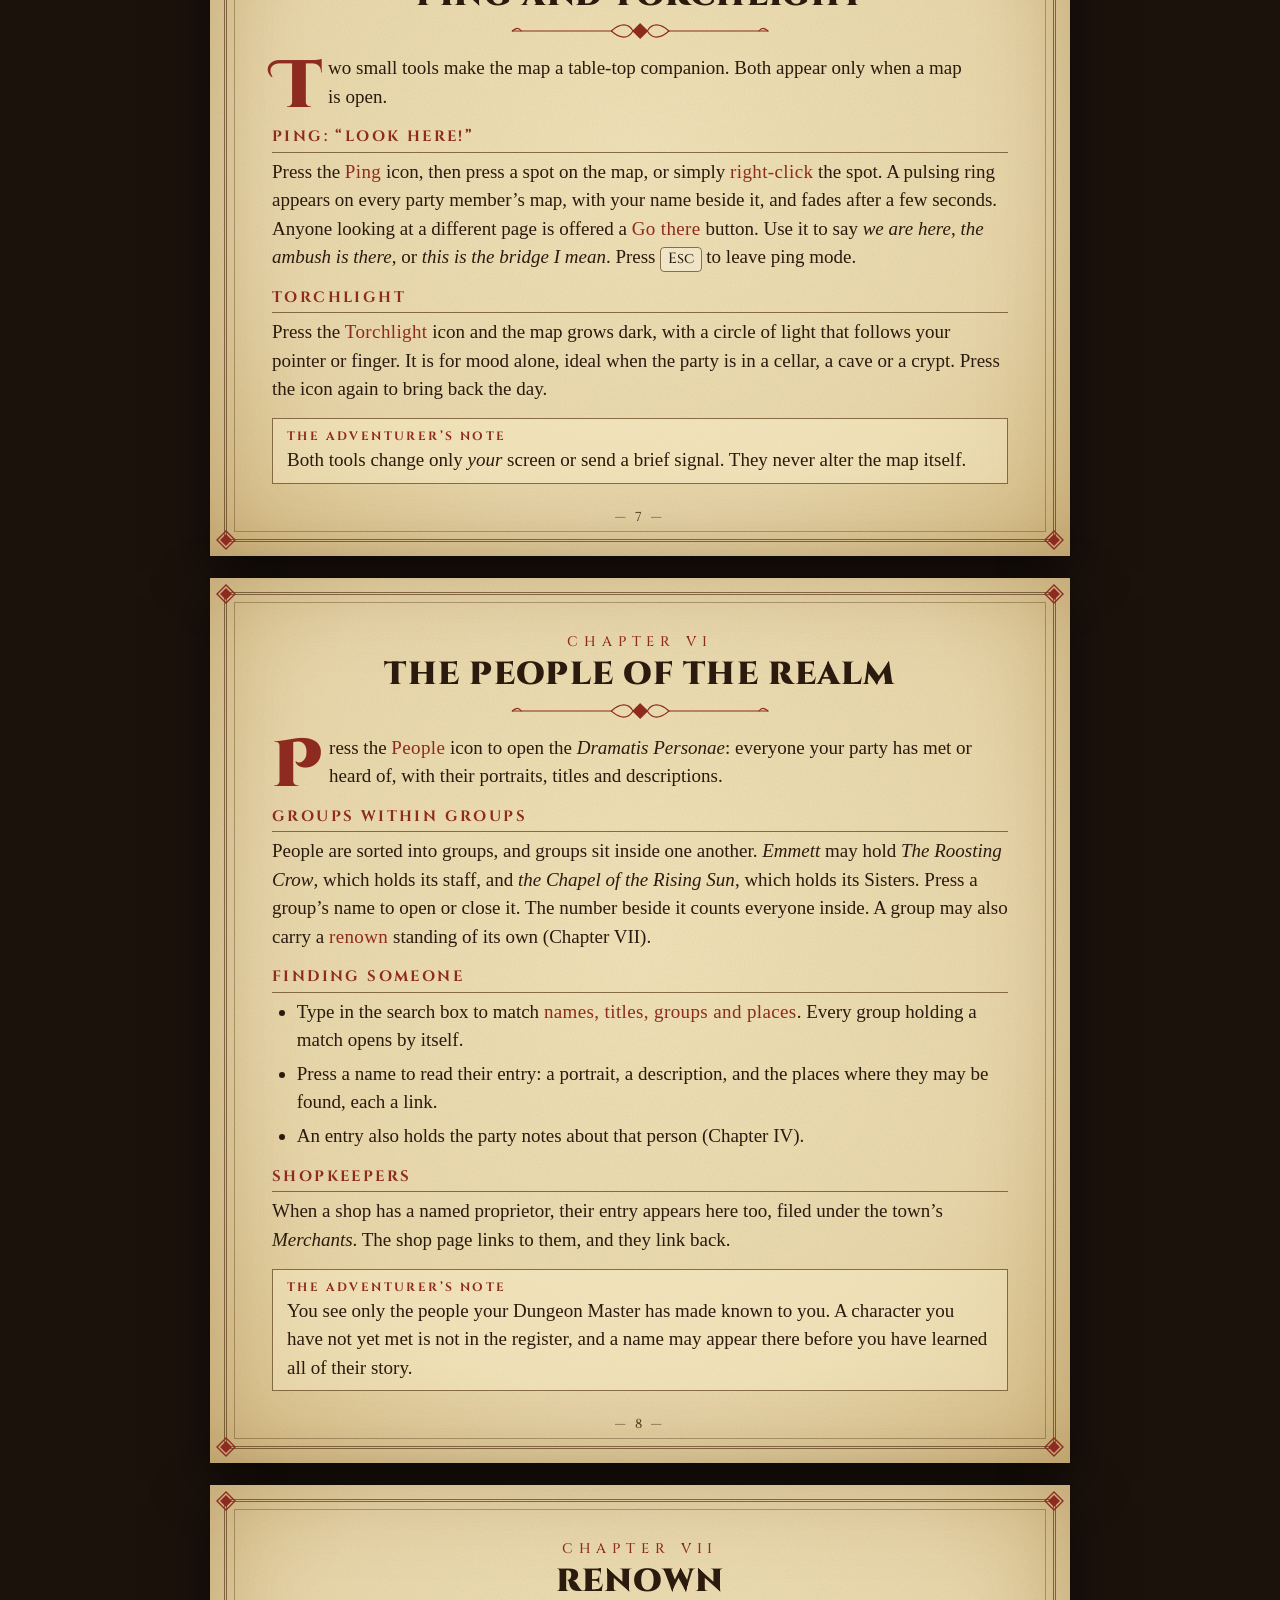
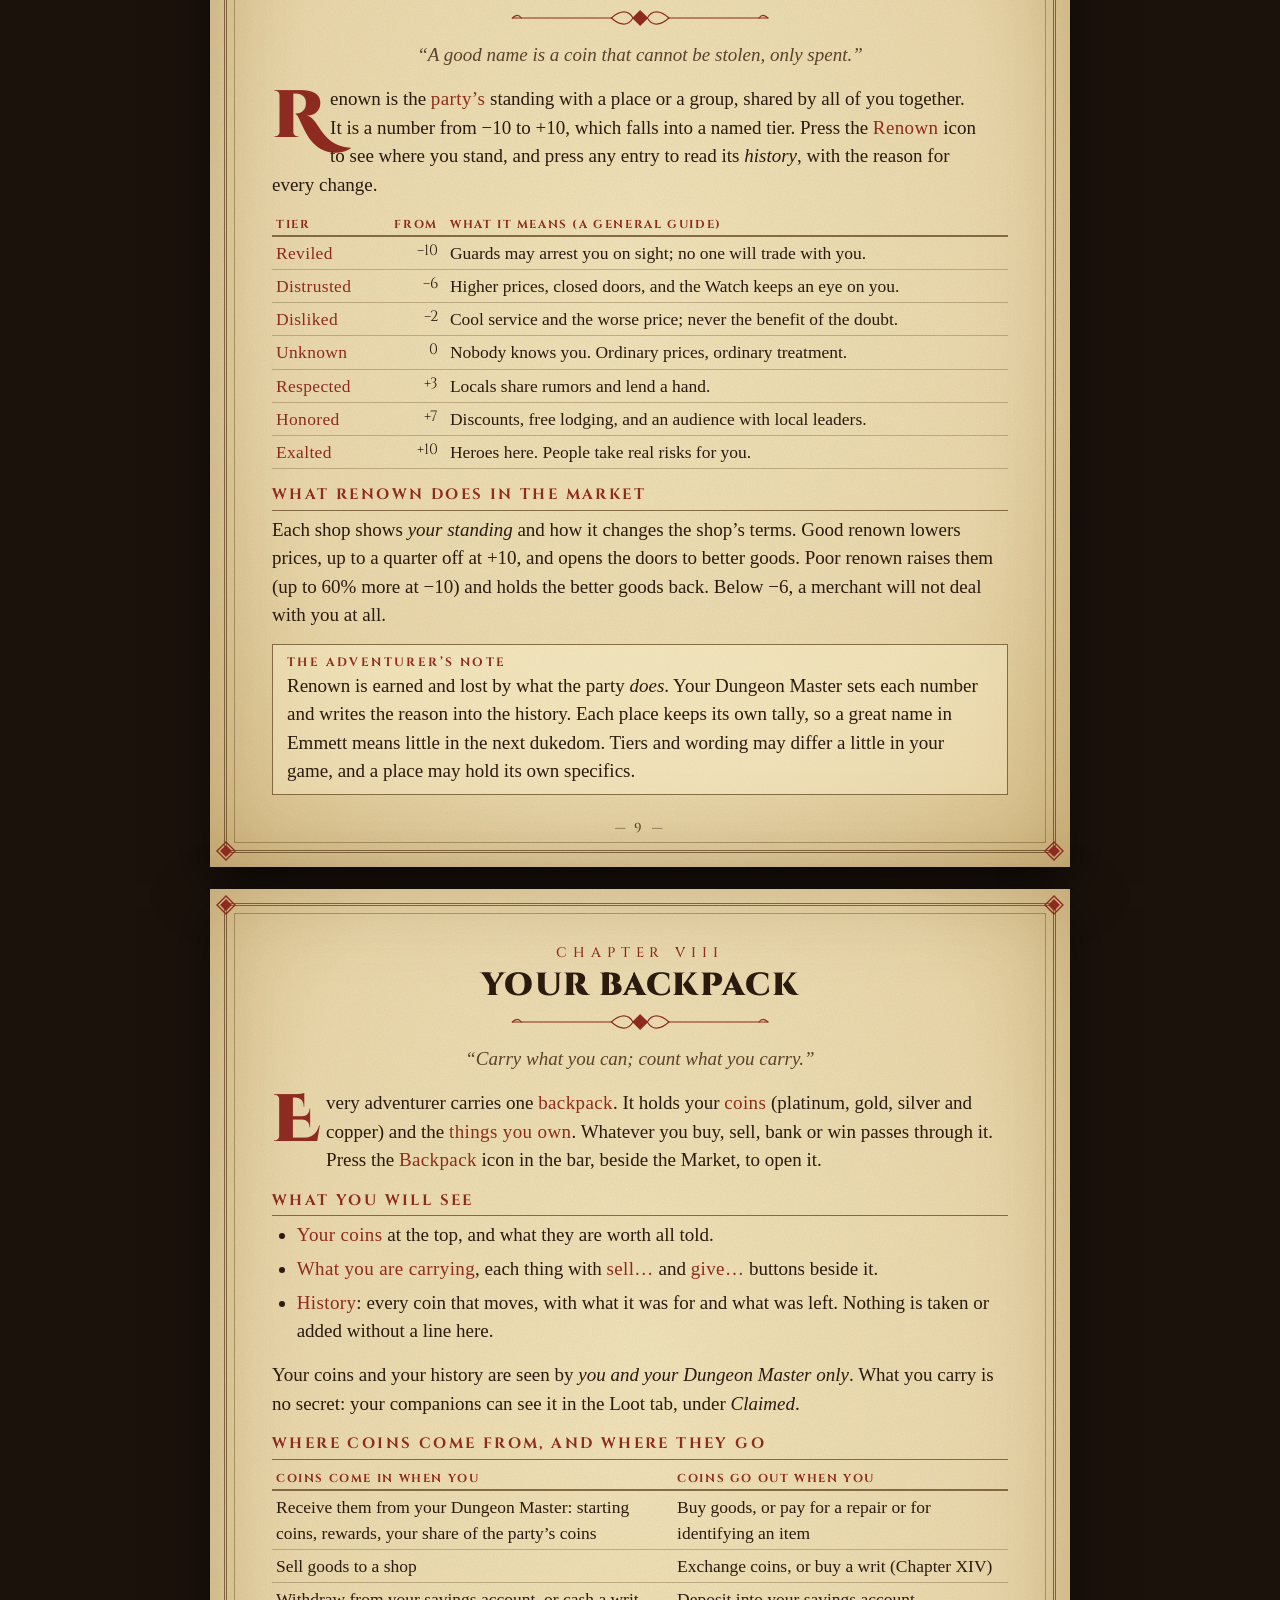
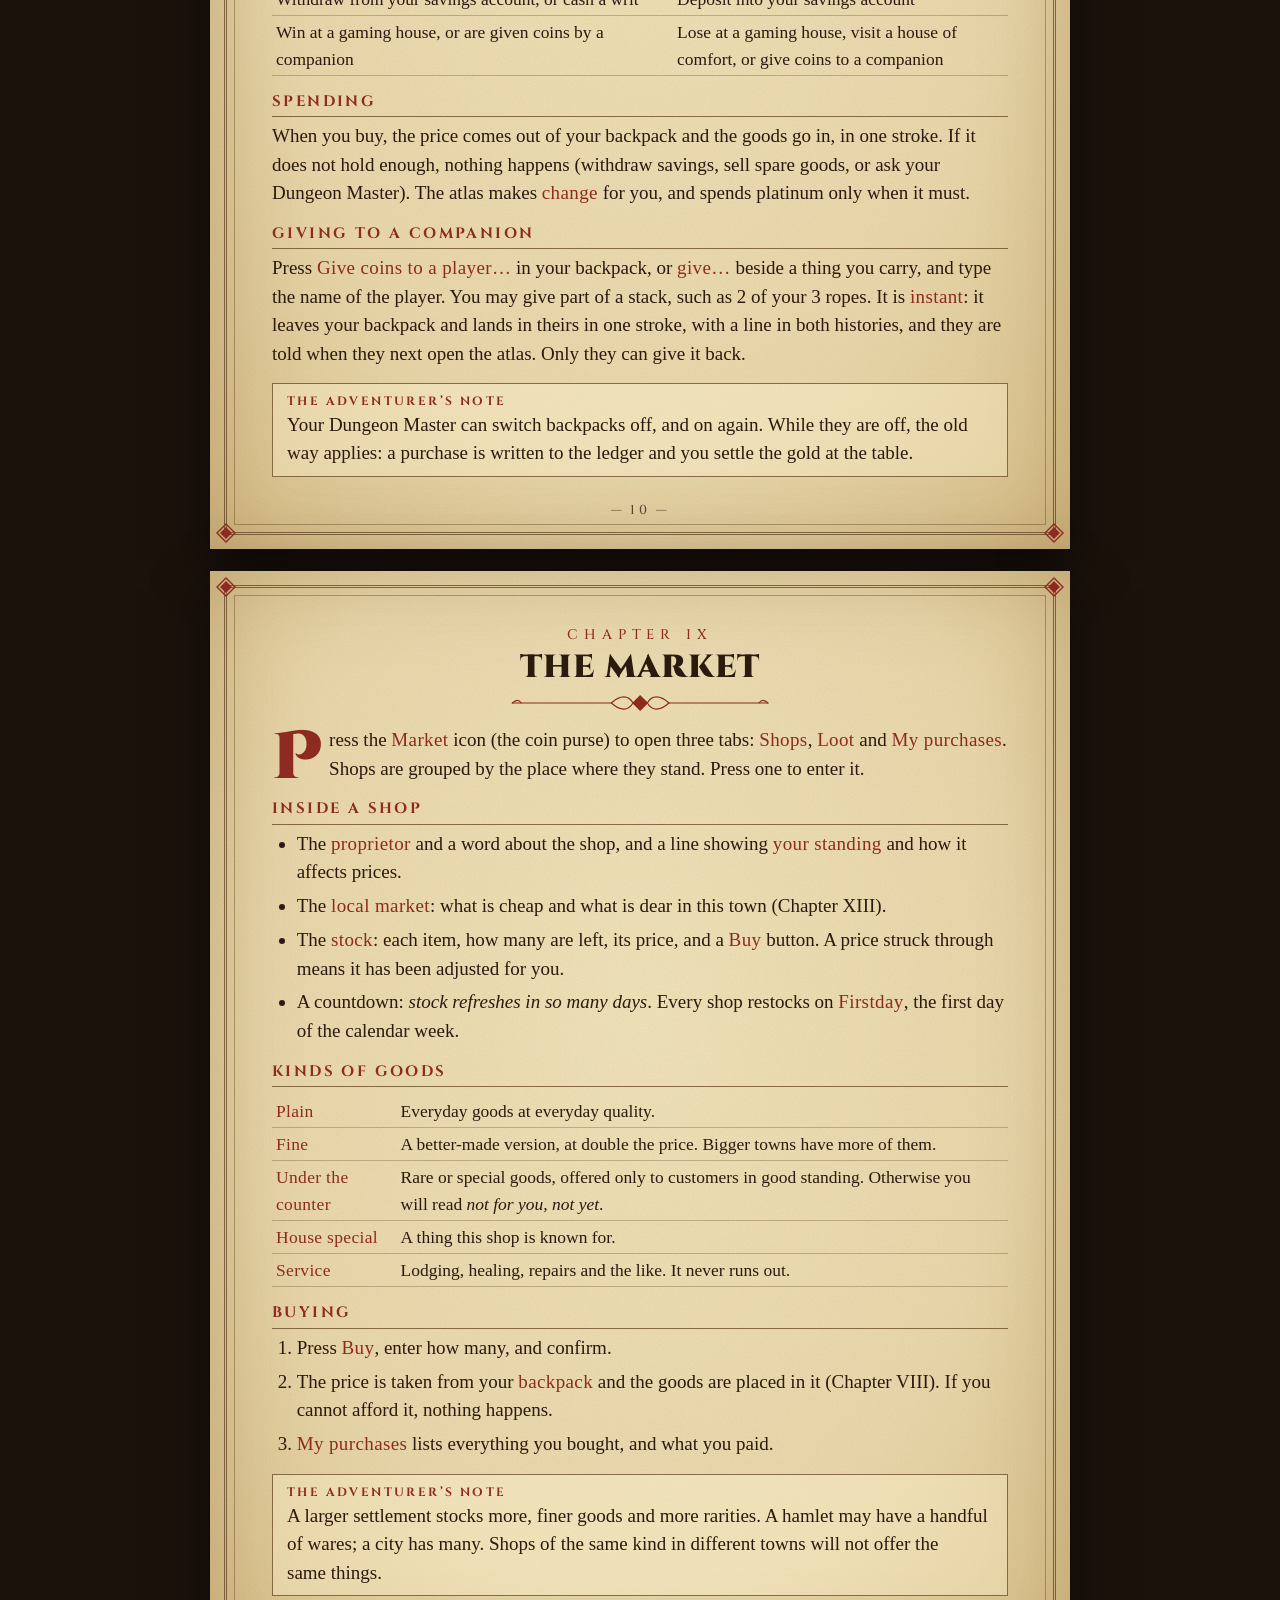
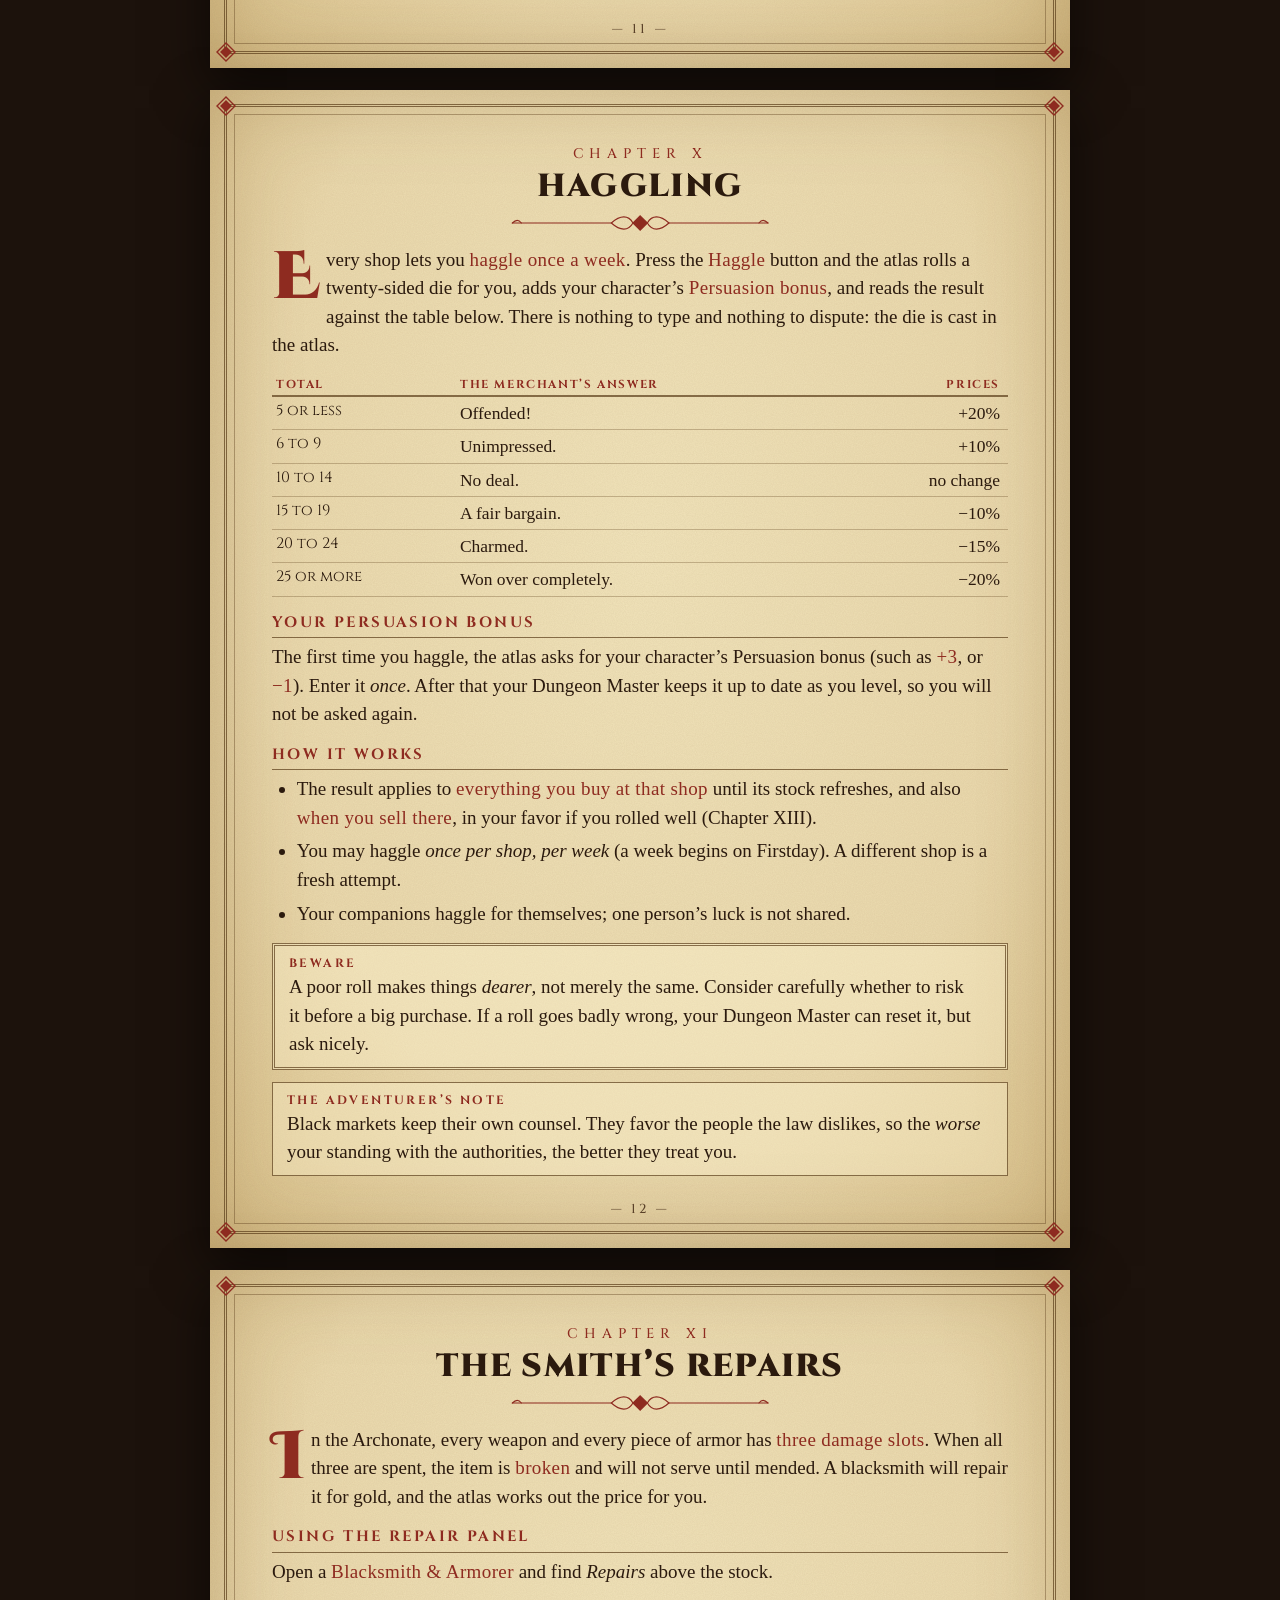
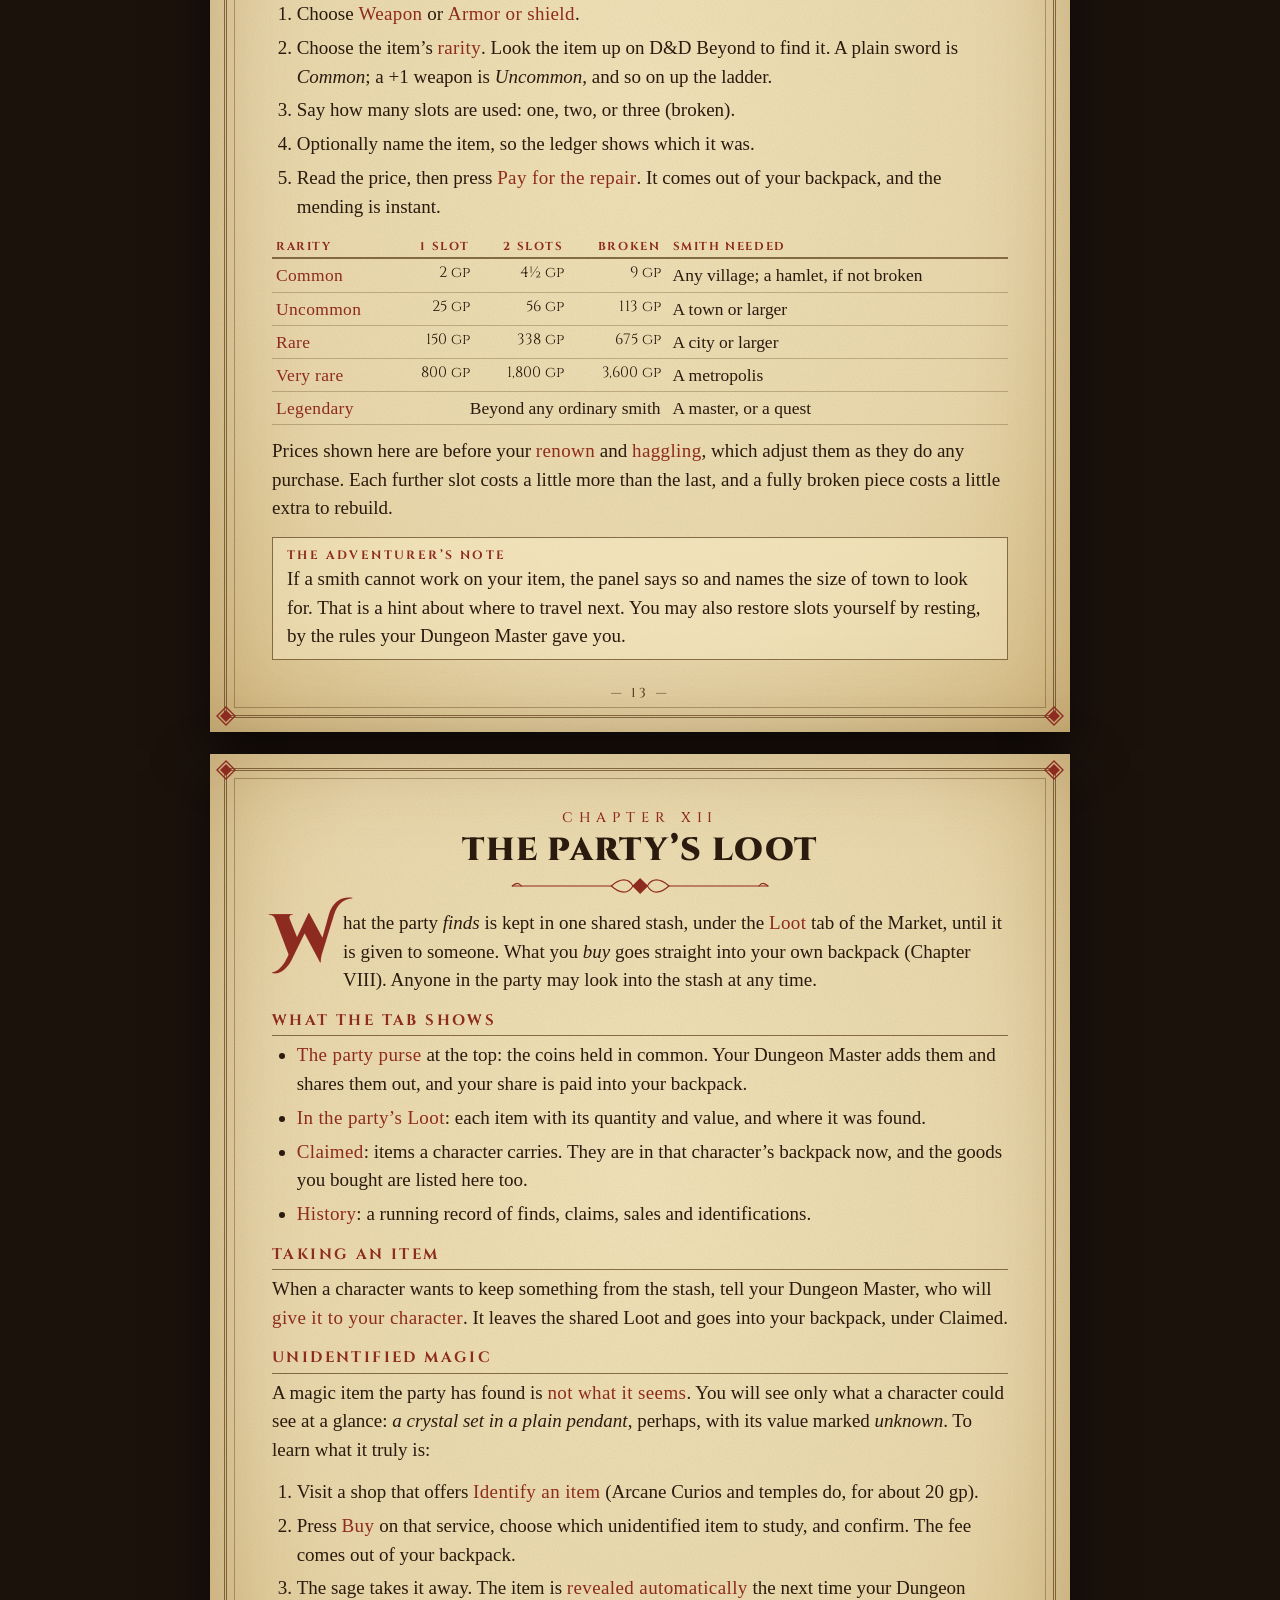
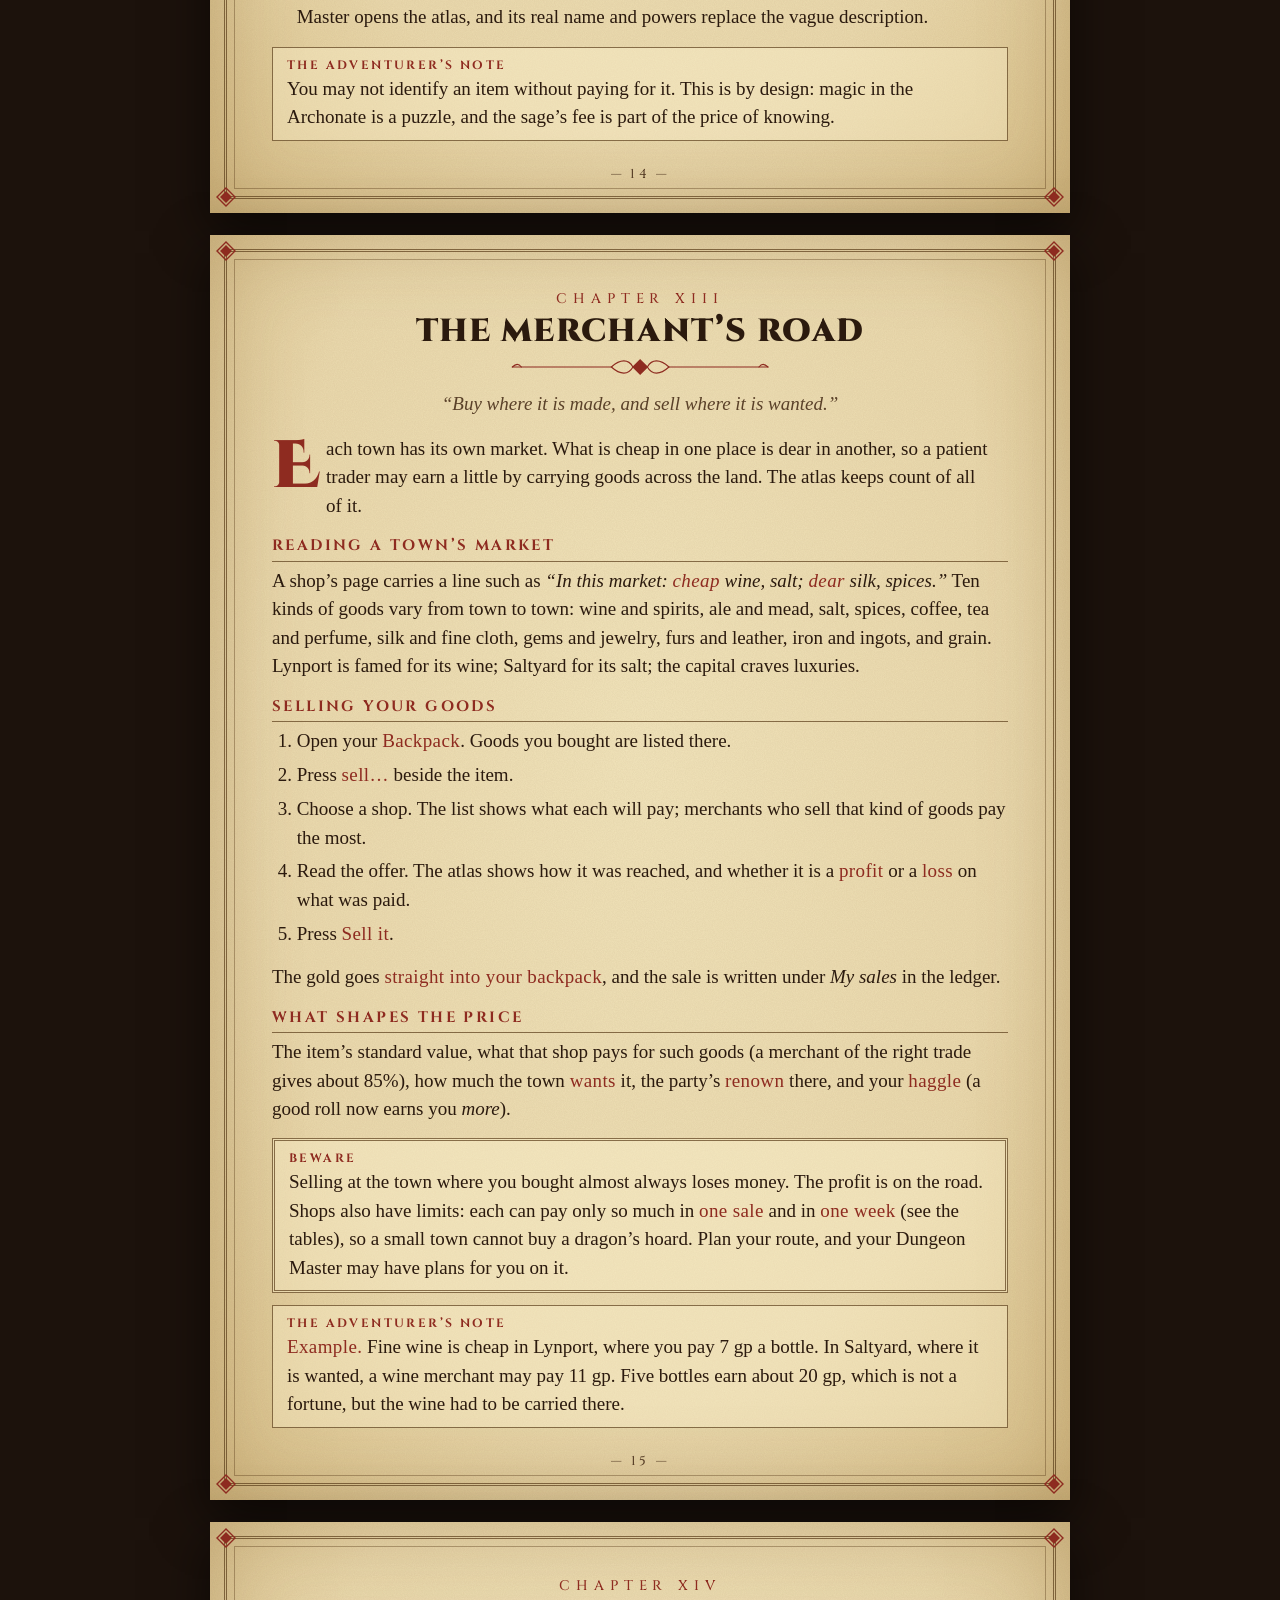
==== commit c5658420: "Add files via upload" ====
--- a/guide.html
+++ b/guide.html
@@ -366,7 +366,7 @@
     <h3>What you will see</h3>
     <ul>
       <li><b>Your coins</b> at the top, and what they are worth all told.</li>
-      <li><b>What you are carrying</b>, each thing with a <b>sell&hellip;</b> button beside it.</li>
+      <li><b>What you are carrying</b>, each thing with <b>sell&hellip;</b> and <b>give&hellip;</b> buttons beside it.</li>
       <li><b>History</b>: every coin that moves, with what it was for and what was left. Nothing is taken or added without a line here.</li>
     </ul>
     <p>Your coins and your history are seen by <em>you and your Dungeon Master only</em>. What you carry is no secret: your companions can see it in the Loot tab, under <em>Claimed</em>.</p>
@@ -376,12 +376,12 @@
       <tr><td>Receive them from your Dungeon Master: starting coins, rewards, your share of the party&rsquo;s coins</td><td>Buy goods, or pay for a repair or for identifying an item</td></tr>
       <tr><td>Sell goods to a shop</td><td>Exchange coins, or buy a writ (Chapter XIV)</td></tr>
       <tr><td>Withdraw from your savings account, or cash a writ</td><td>Deposit into your savings account</td></tr>
-      <tr><td>Win at a gaming house</td><td>Lose at one, or visit a house of comfort</td></tr>
+      <tr><td>Win at a gaming house, or are given coins by a companion</td><td>Lose at a gaming house, visit a house of comfort, or give coins to a companion</td></tr>
     </table>
     <h3>Spending</h3>
-    <p>When you buy, the price is counted out of your backpack and the goods are put in it, in one stroke: you cannot lose the coins without gaining the goods. If the backpack does not hold enough, nothing happens. The atlas makes <b>change</b> for you, breaking a gold piece into silver when it must, and spends platinum only when there is no help for it.</p>
-    <h3>When you are short</h3>
-    <p>Withdraw from your savings account at a Consortium branch (Chapter XIV), sell goods you can spare (Chapter XIII), or ask your Dungeon Master when treasure is shared out.</p>
+    <p>When you buy, the price comes out of your backpack and the goods go in, in one stroke. If it does not hold enough, nothing happens (withdraw savings, sell spare goods, or ask your Dungeon Master). The atlas makes <b>change</b> for you, and spends platinum only when it must.</p>
+    <h3>Giving to a companion</h3>
+    <p>Press <b>Give coins to a player&hellip;</b> in your backpack, or <b>give&hellip;</b> beside a thing you carry, and type the name of the player. You may give part of a stack, such as 2 of your 3 ropes. It is <b>instant</b>: it leaves your backpack and lands in theirs in one stroke, with a line in both histories, and they are told when they next open the atlas. Only they can give it back.</p>
     <div class="note"><p>Your Dungeon Master can switch backpacks off, and on again. While they are off, the old way applies: a purchase is written to the ledger and you settle the gold at the table.</p></div>
   </div>
   <div class="folio"></div>
@@ -674,11 +674,11 @@
       <tr><td>I cannot haggle again.</td><td>One try per shop each week. The next Firstday, or a new shop, is a fresh attempt. Your Dungeon Master can reset one.</td></tr>
       <tr><td>The shelves look different today.</td><td>Every shop restocks on Firstday, and festivals add and remove specials.</td></tr>
       <tr><td>I bought something and cannot find it.</td><td>Look in your <b>Backpack</b>. Goods you buy go there. Services (repairs, identifying) leave nothing to find.</td></tr>
-      <tr><td>It says my backpack does not hold enough.</td><td>You are short of coin; nothing was taken. Withdraw savings, sell something, or ask your Dungeon Master.</td></tr>
-      <tr><td>My backpack is empty.</td><td>It starts empty. Ask your Dungeon Master for your starting coins.</td></tr>
+      <tr><td>It says my backpack does not hold enough.</td><td>You are short of coin; nothing was taken. Withdraw savings, sell something, or ask your Dungeon Master. A new backpack starts empty, so ask for your starting coins.</td></tr>
+      <tr><td>I cannot give to a companion.</td><td>Backpacks must be on, and your friend must have opened the atlas once.</td></tr>
       <tr><td>I cannot sell an item.</td><td>You may sell the goods in your own backpack. Found treasure is sold by your Dungeon Master, and what is in another&rsquo;s backpack is theirs to sell.</td></tr>
       <tr><td>Nobody will buy my goods.</td><td>Some shops want only what they sell themselves. Try a general store or an importer, or travel to a town that wants them.</td></tr>
-      <tr><td>My safety-deposit box is locked.</td><td>The savings account could not pay the rent. Deposit gold into the account, then press <b>Pay what is owed</b> on the box. Nothing stored is lost.</td></tr>
+      <tr><td>My safety-deposit box is locked.</td><td>The account could not pay the rent. Deposit gold, then press <b>Pay what is owed</b>. Nothing stored is lost.</td></tr>
       <tr><td>I cannot cash my writ.</td><td>A writ is cashed at a Consortium branch in a <em>different</em> city from the one that issued it, and only once.</td></tr>
       <tr><td>My savings account is not at this branch.</td><td>Accounts and boxes belong to one branch. Return to the city where you opened them.</td></tr>
       <tr><td>I cannot play or visit a house.</td><td>You need coins in your backpack, or a savings account <em>with money in it</em> at the G.E.C. in the same town, and the house must have opened to the party. Ask your DM.</td></tr>
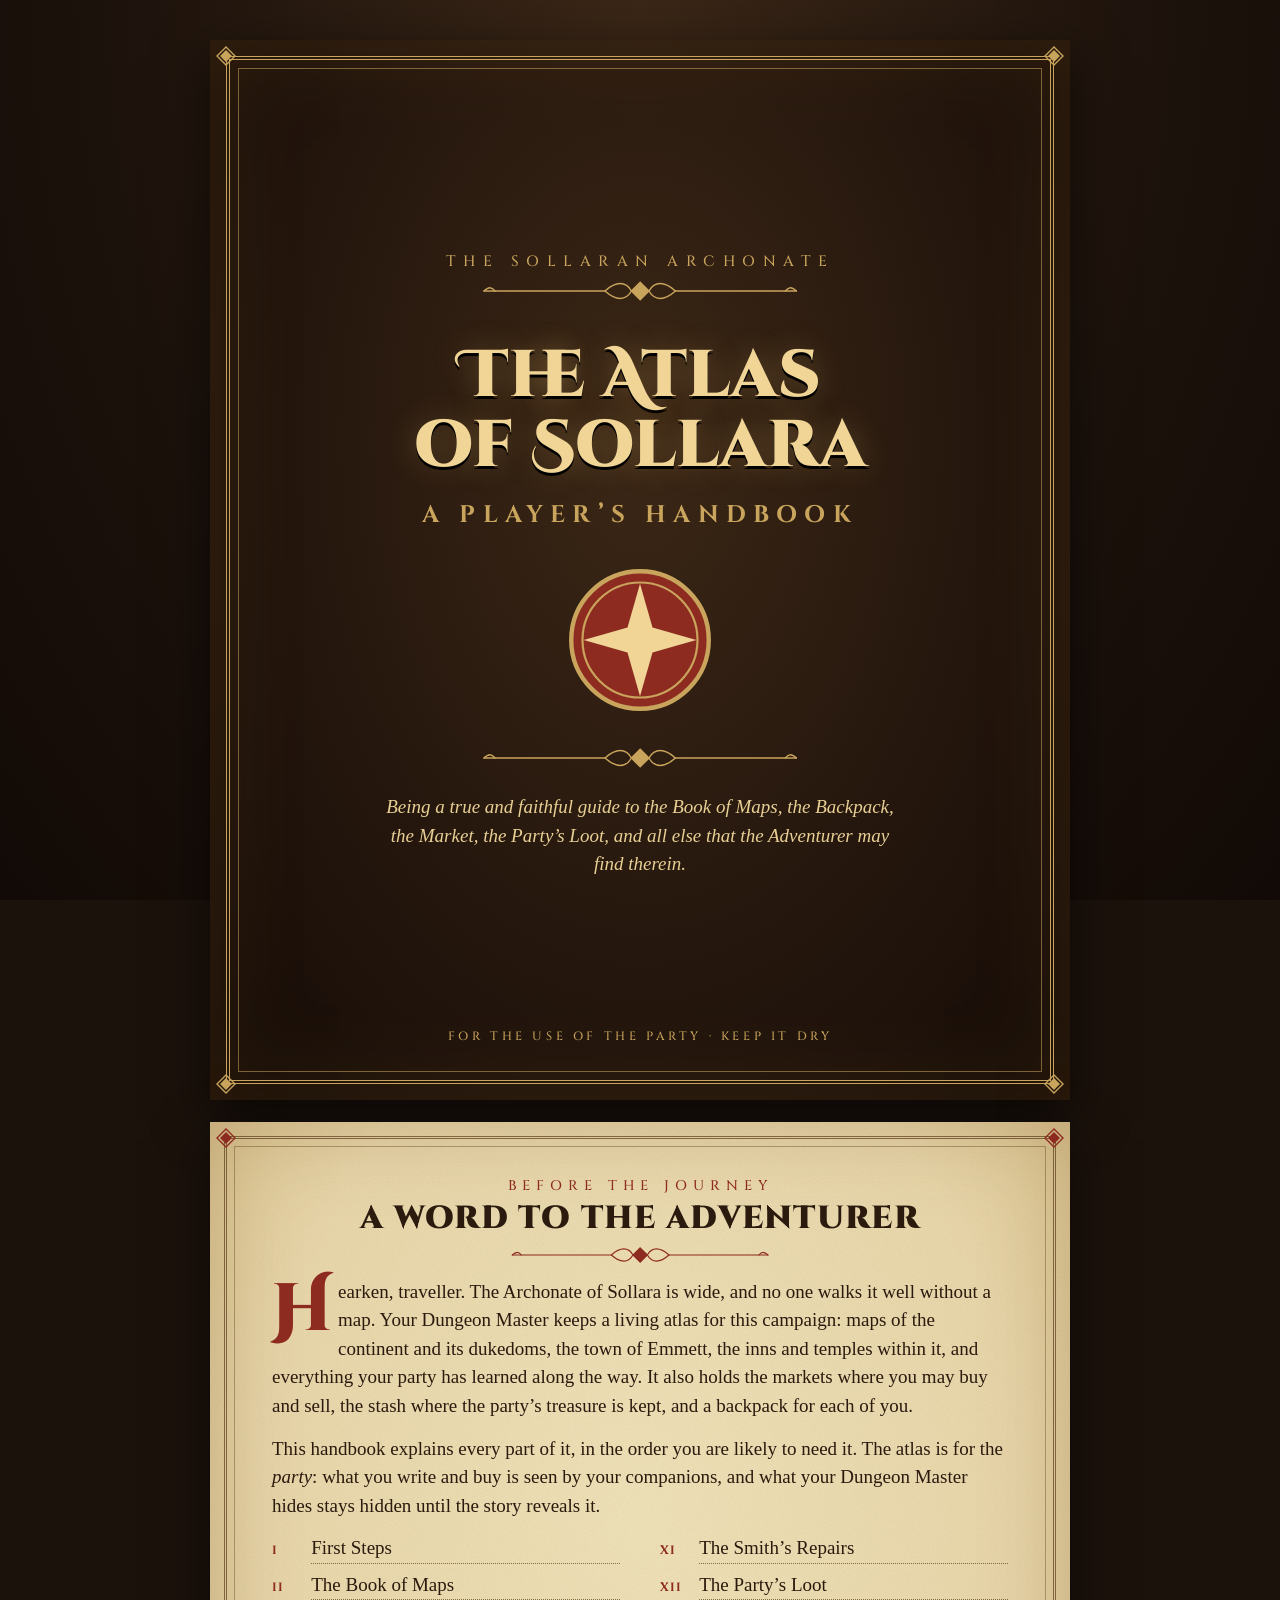
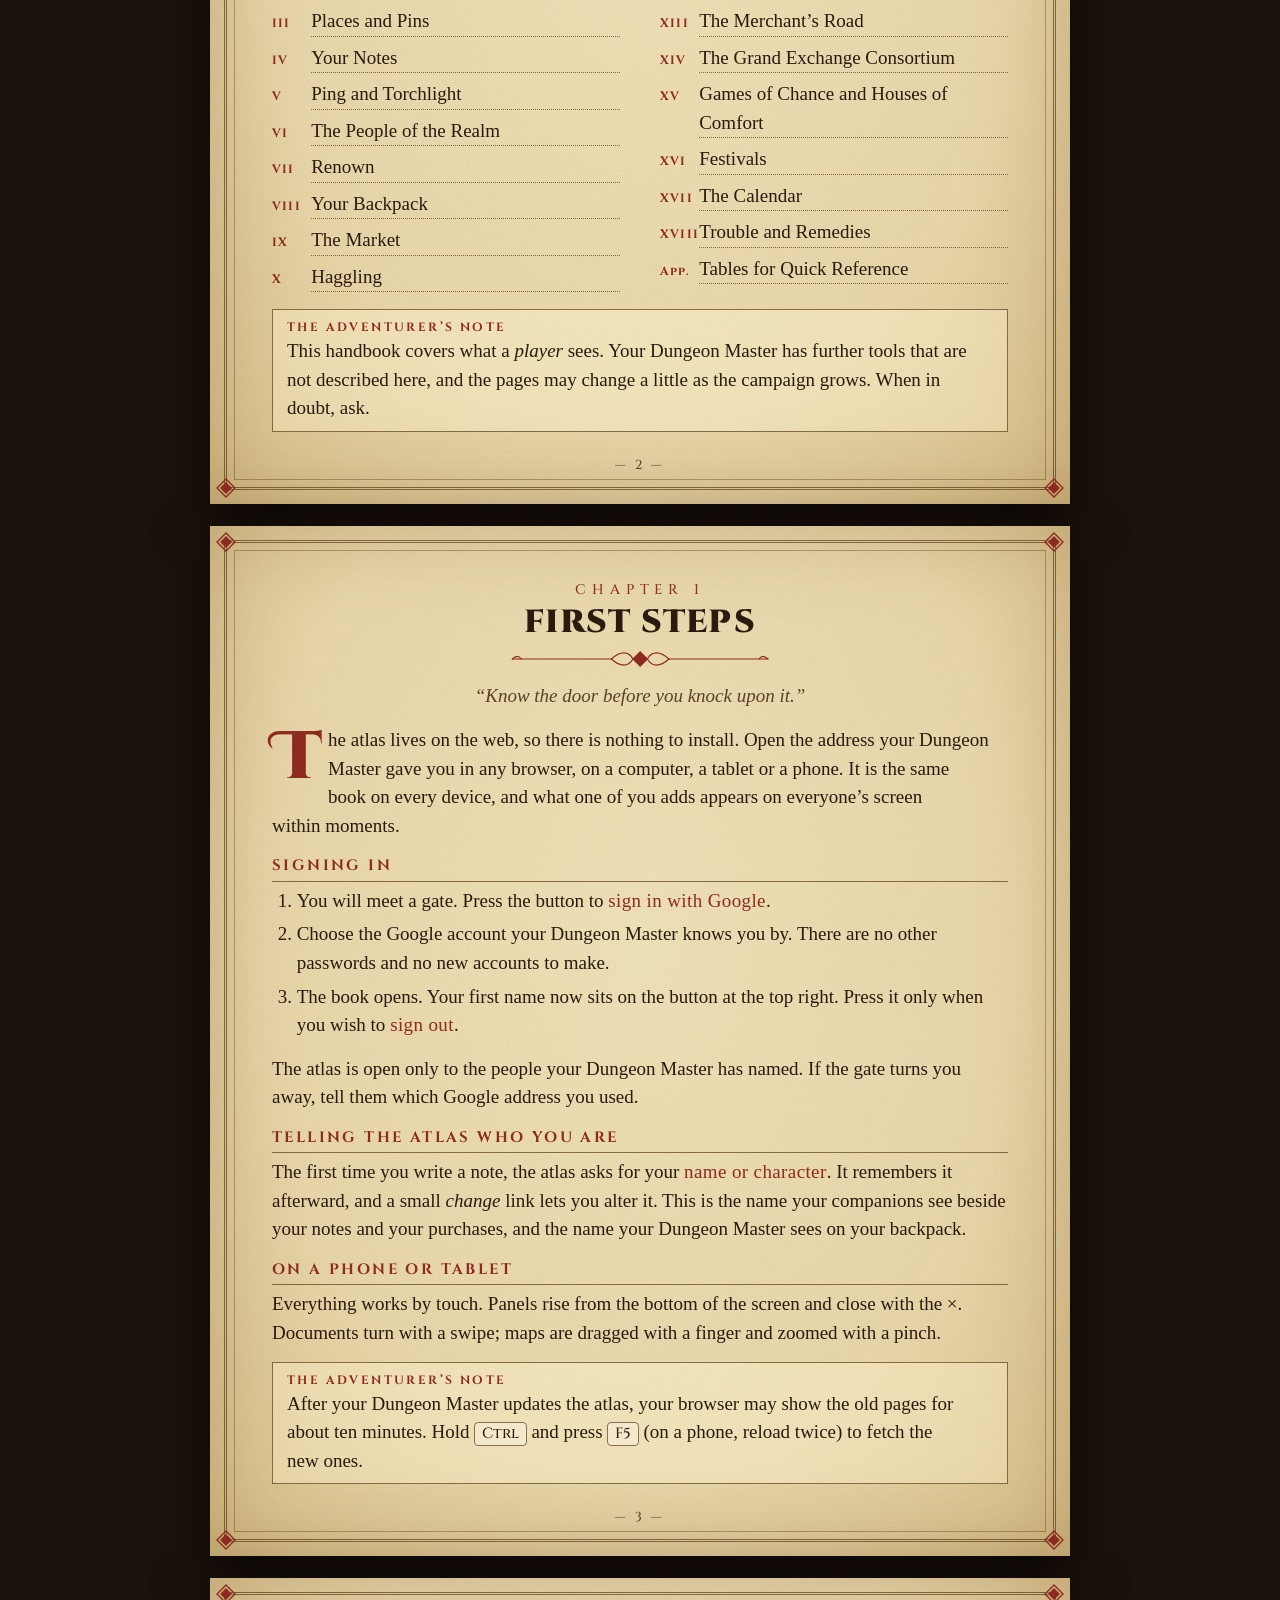
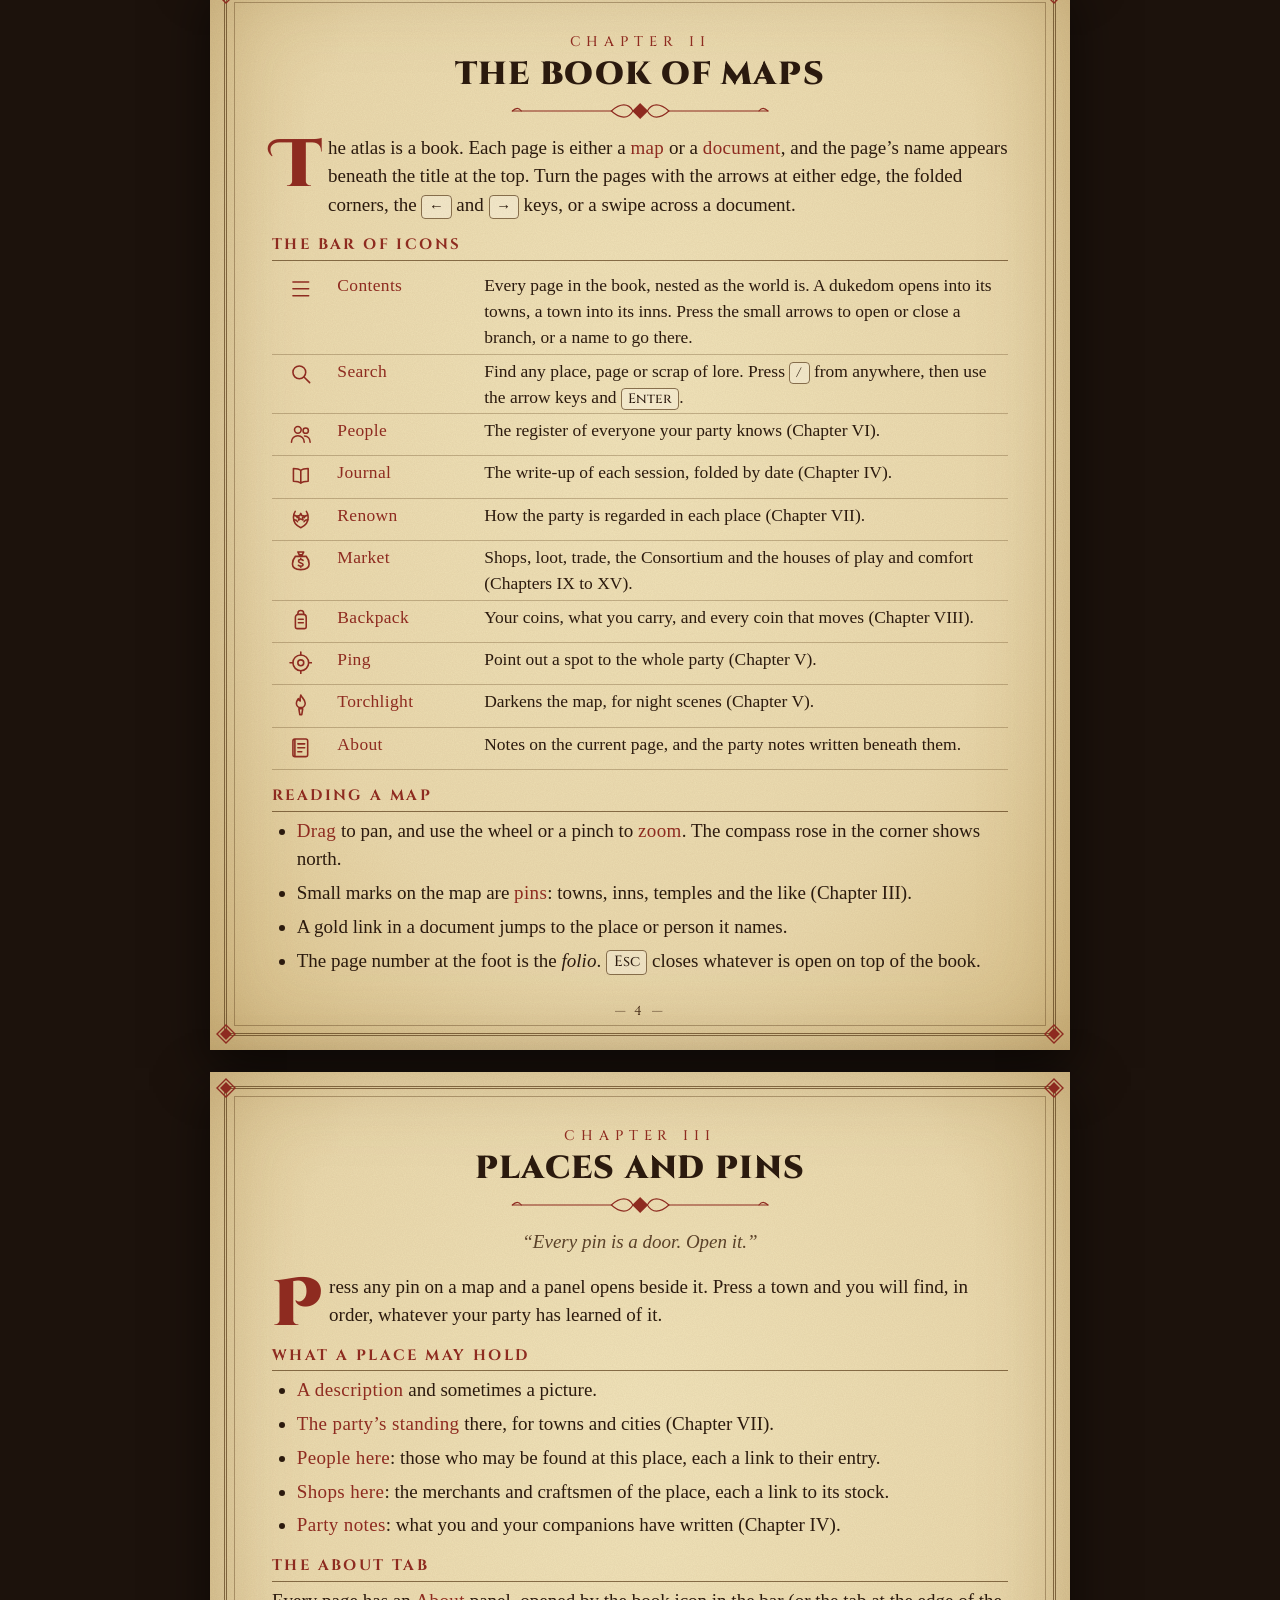
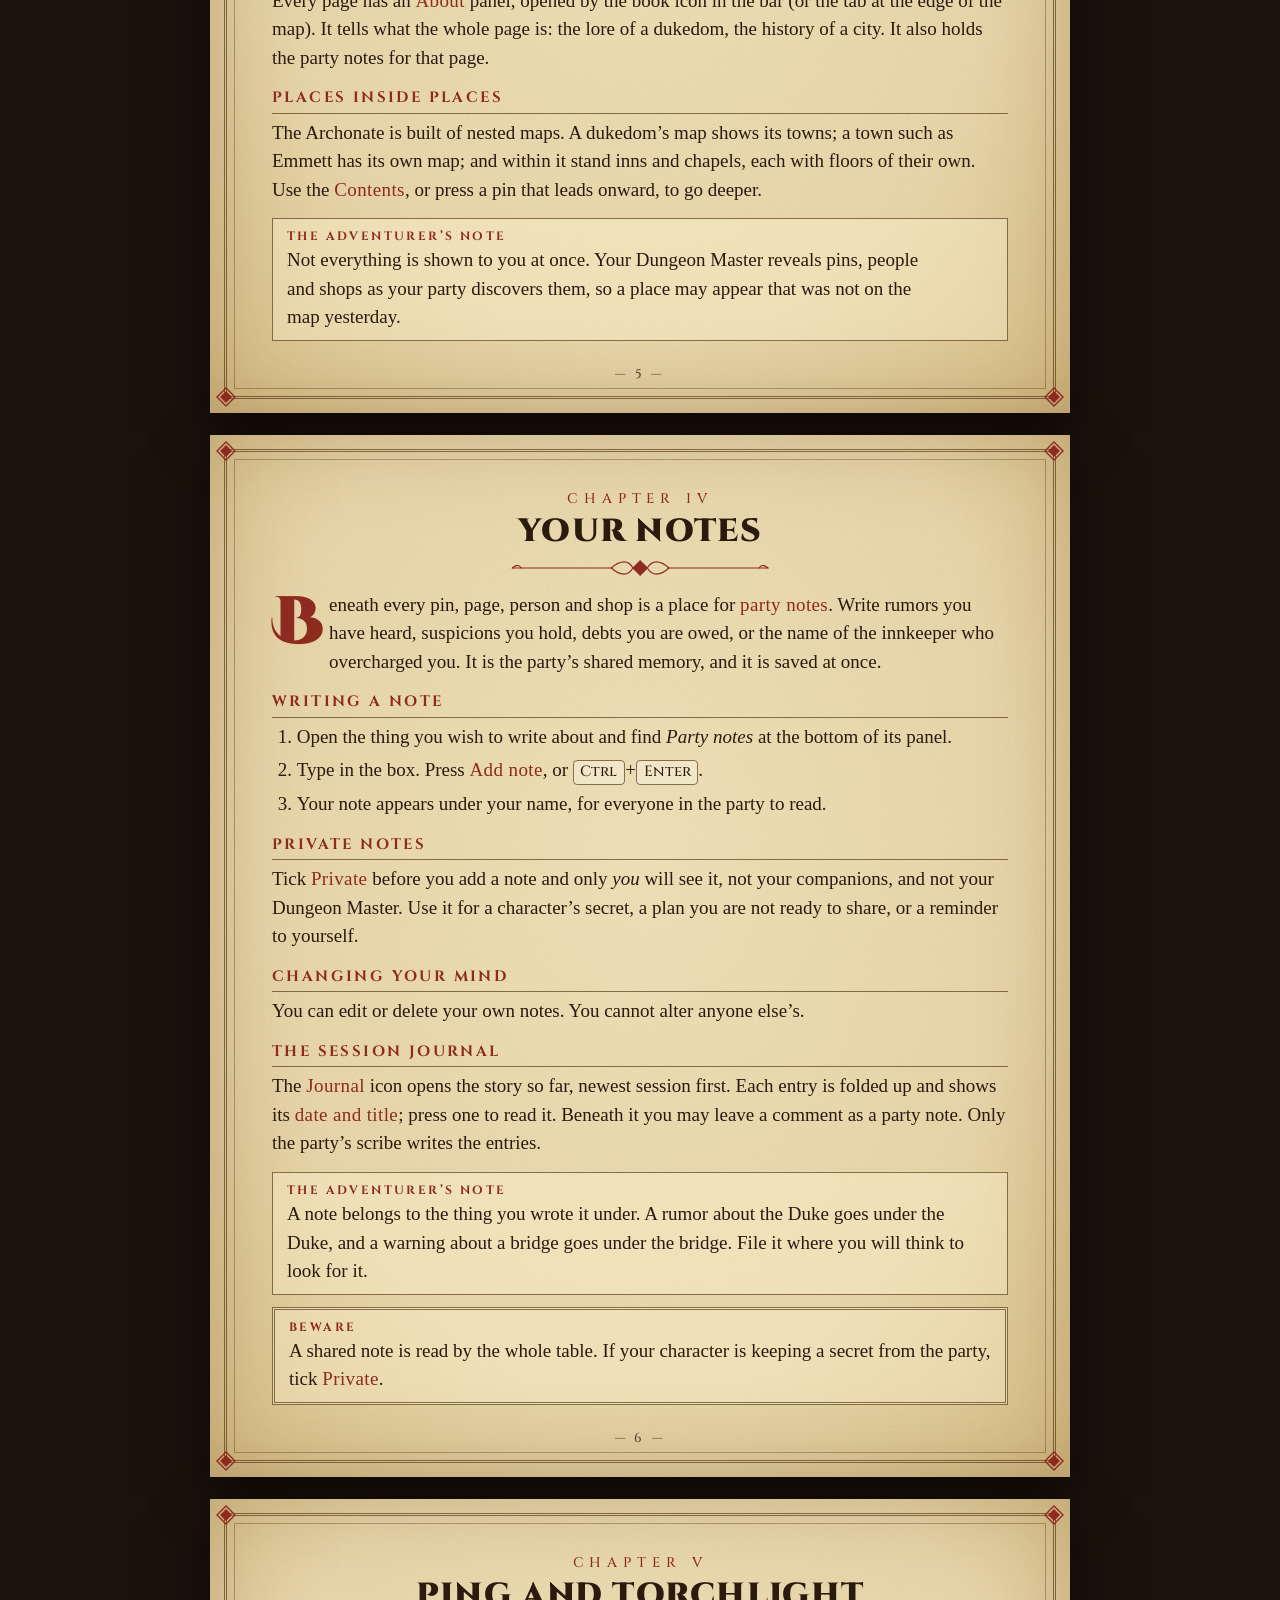
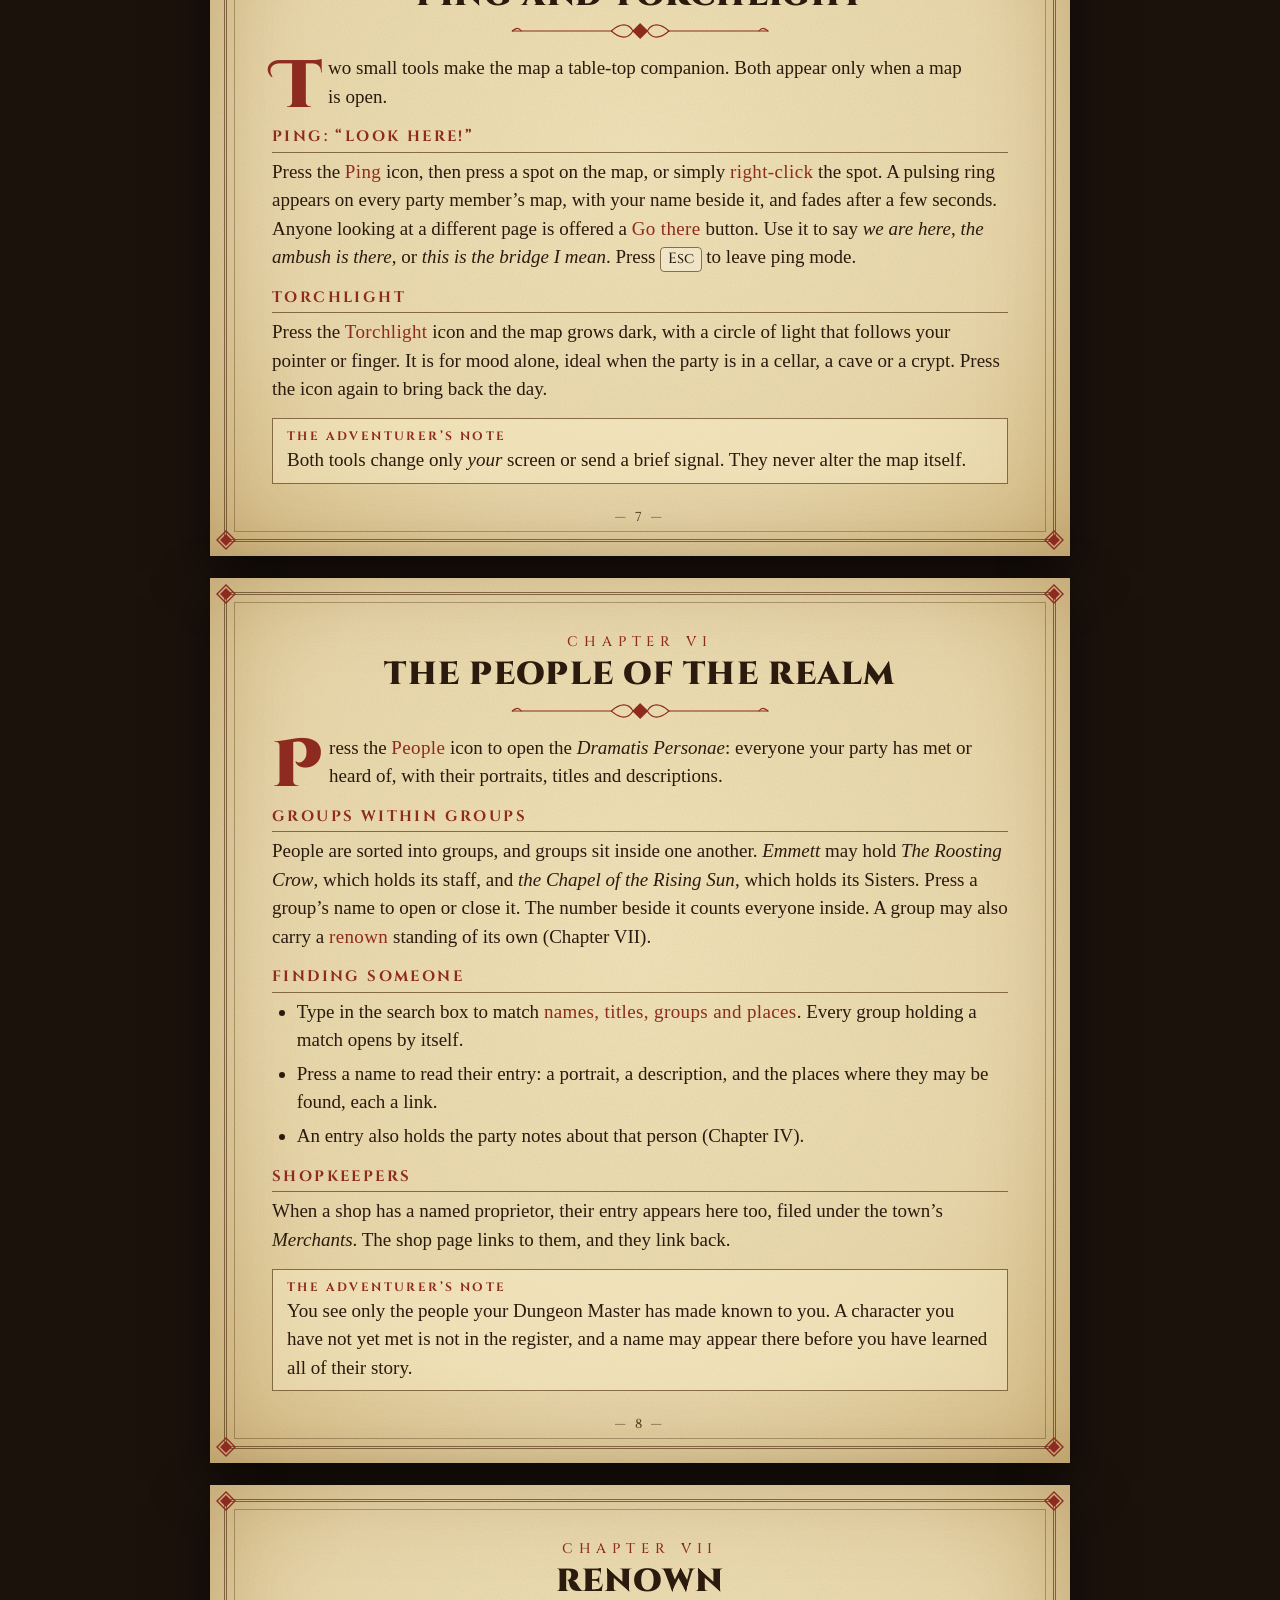
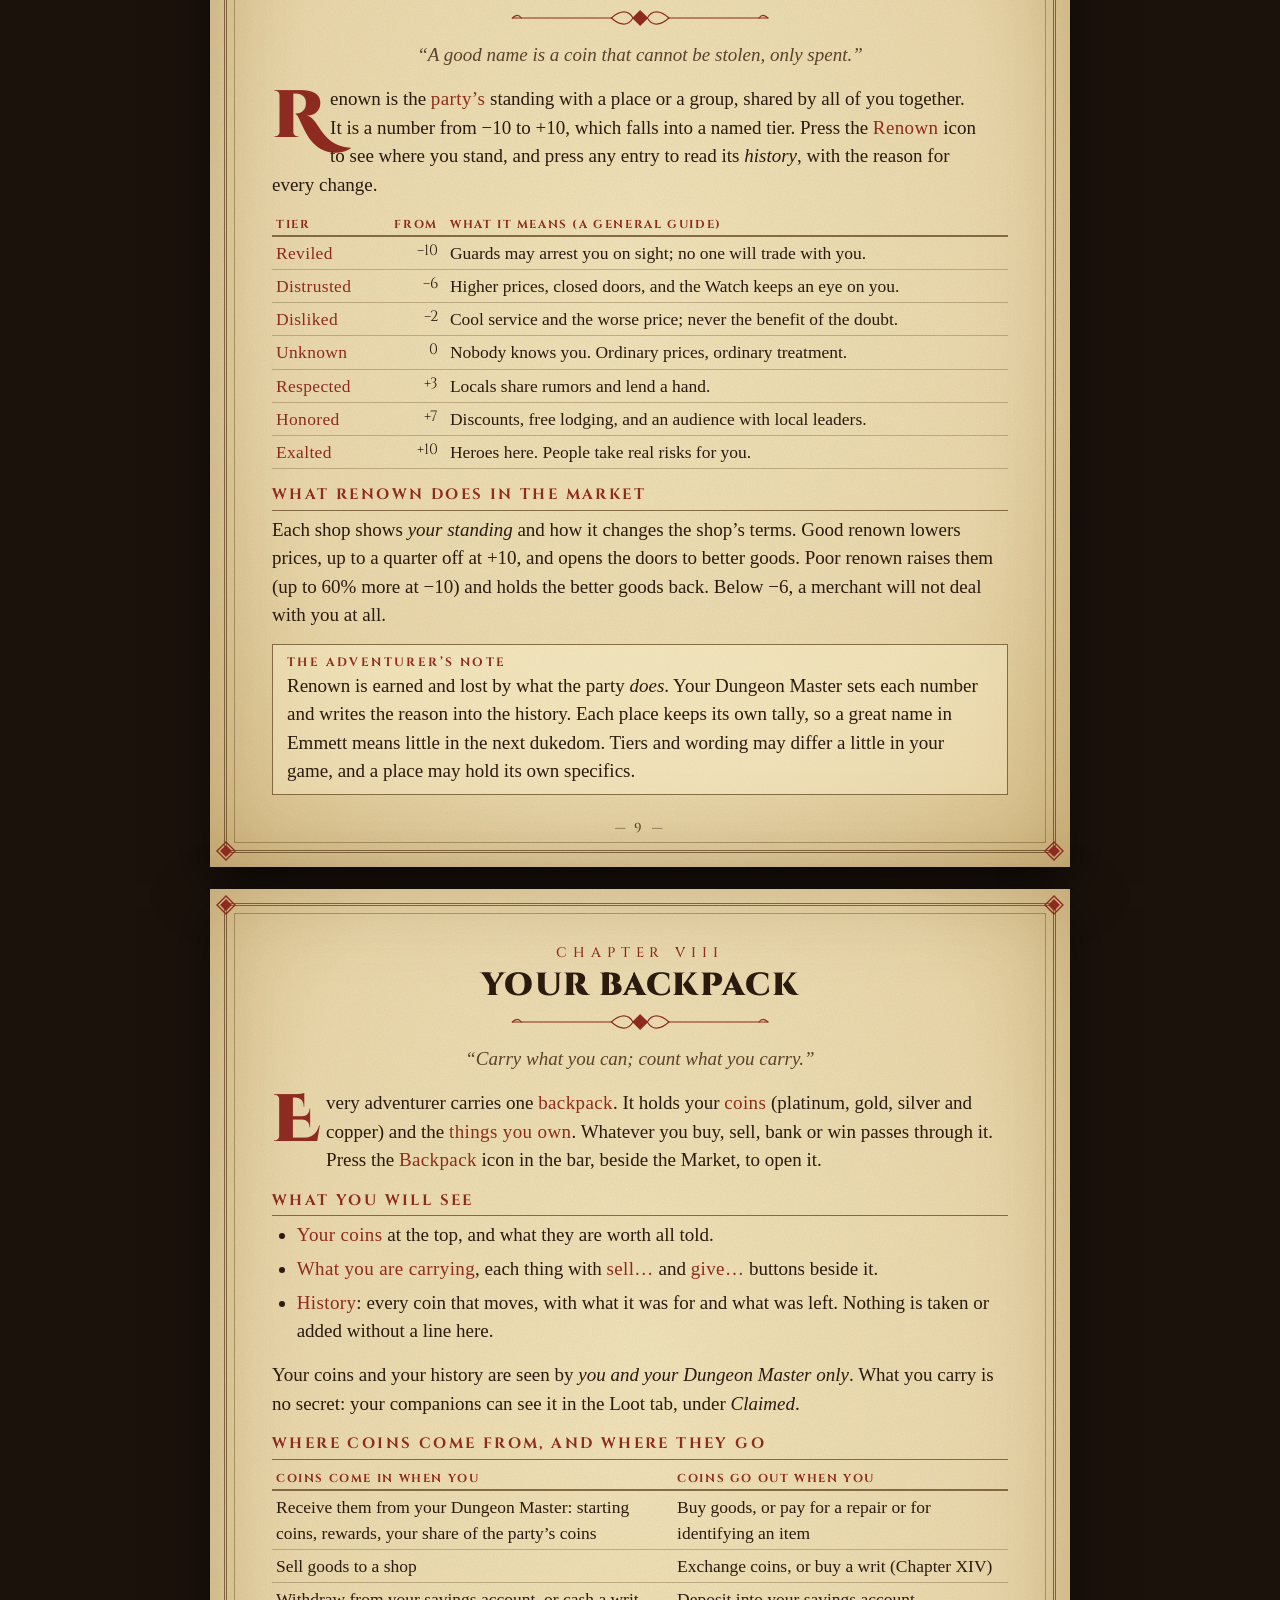
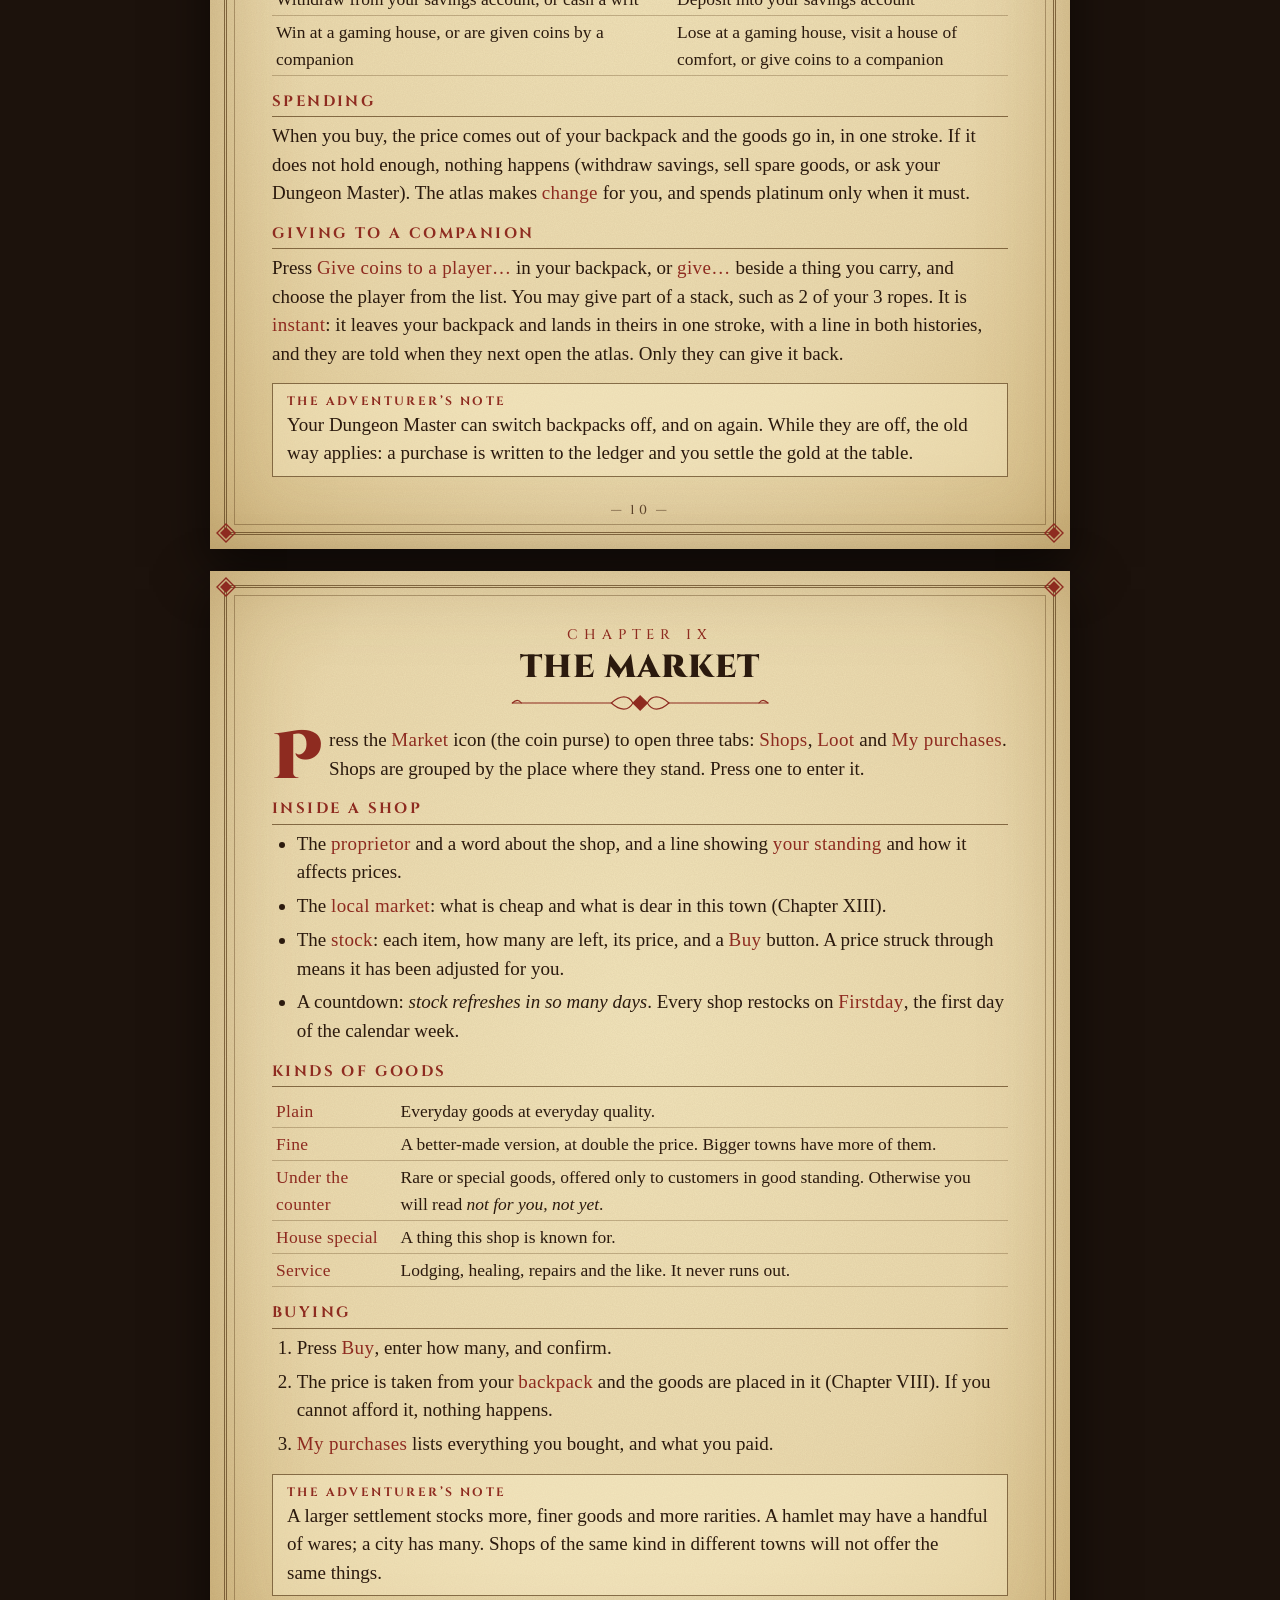
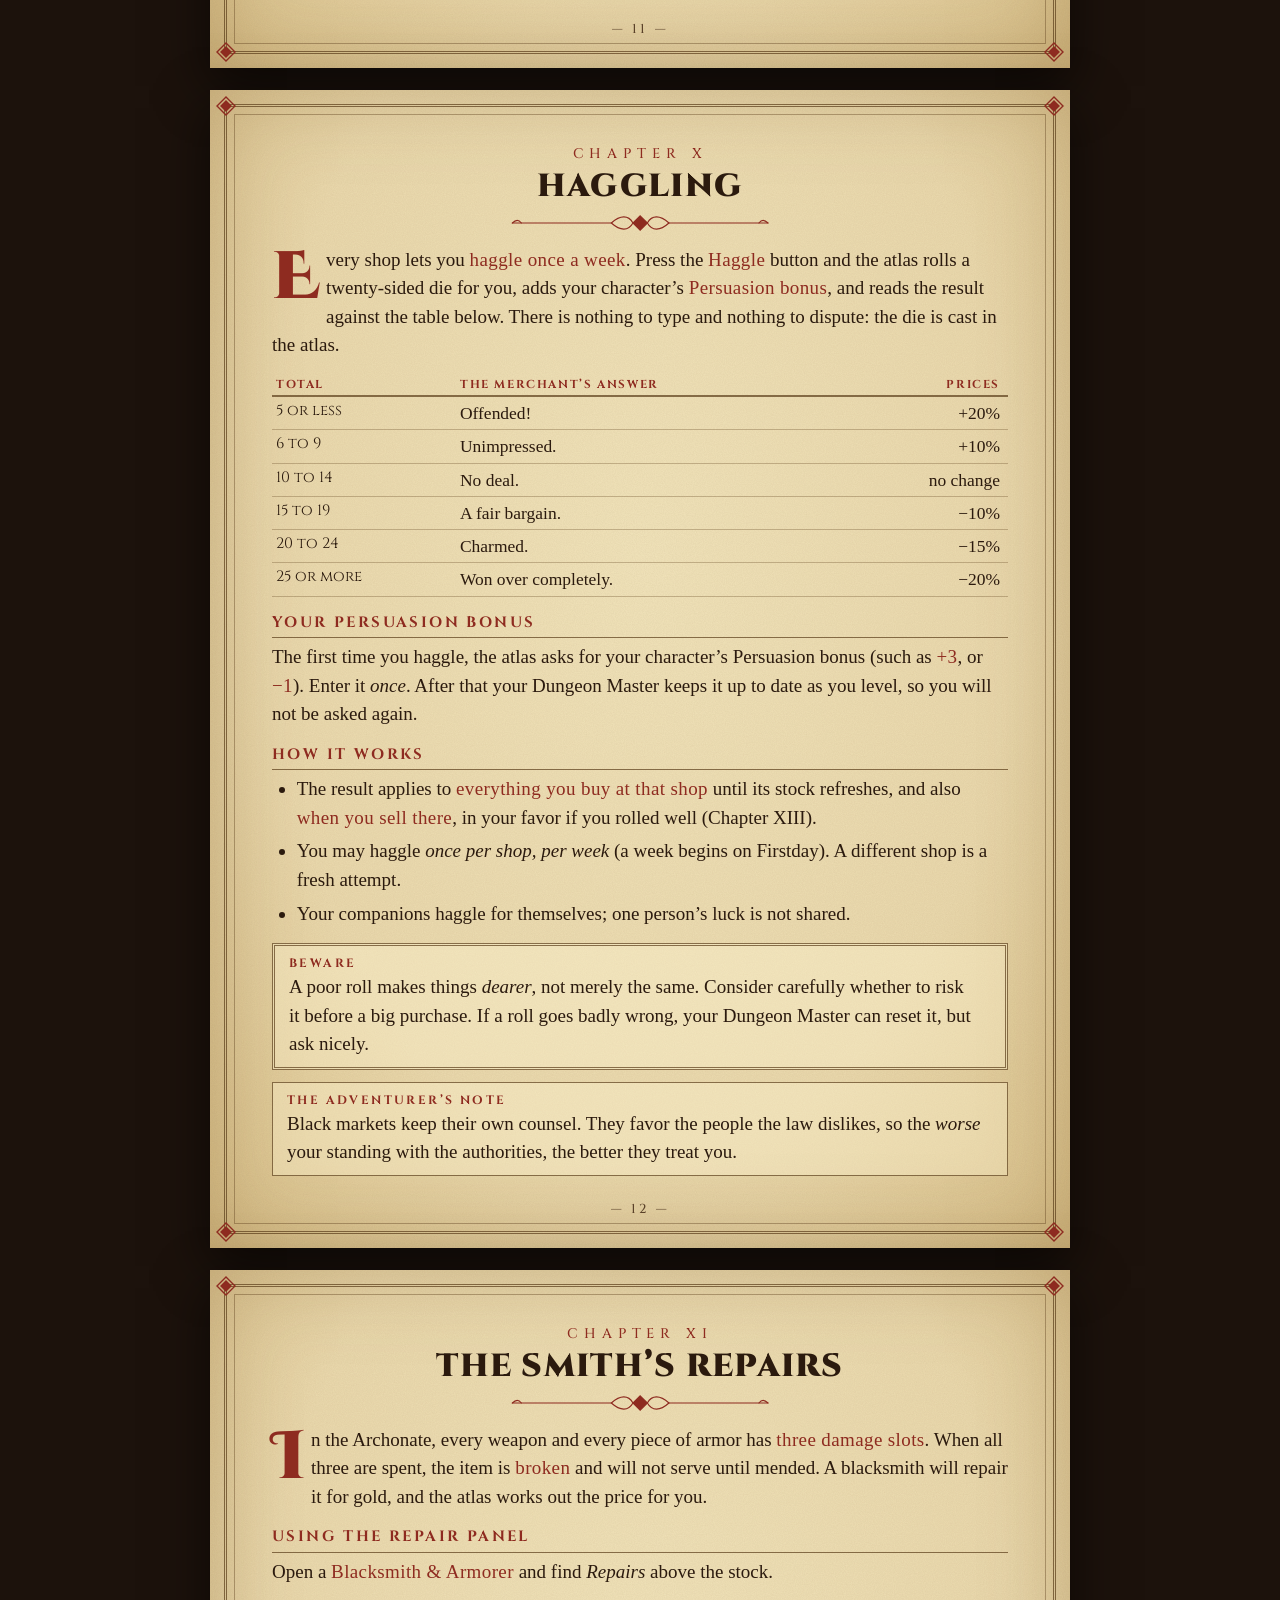
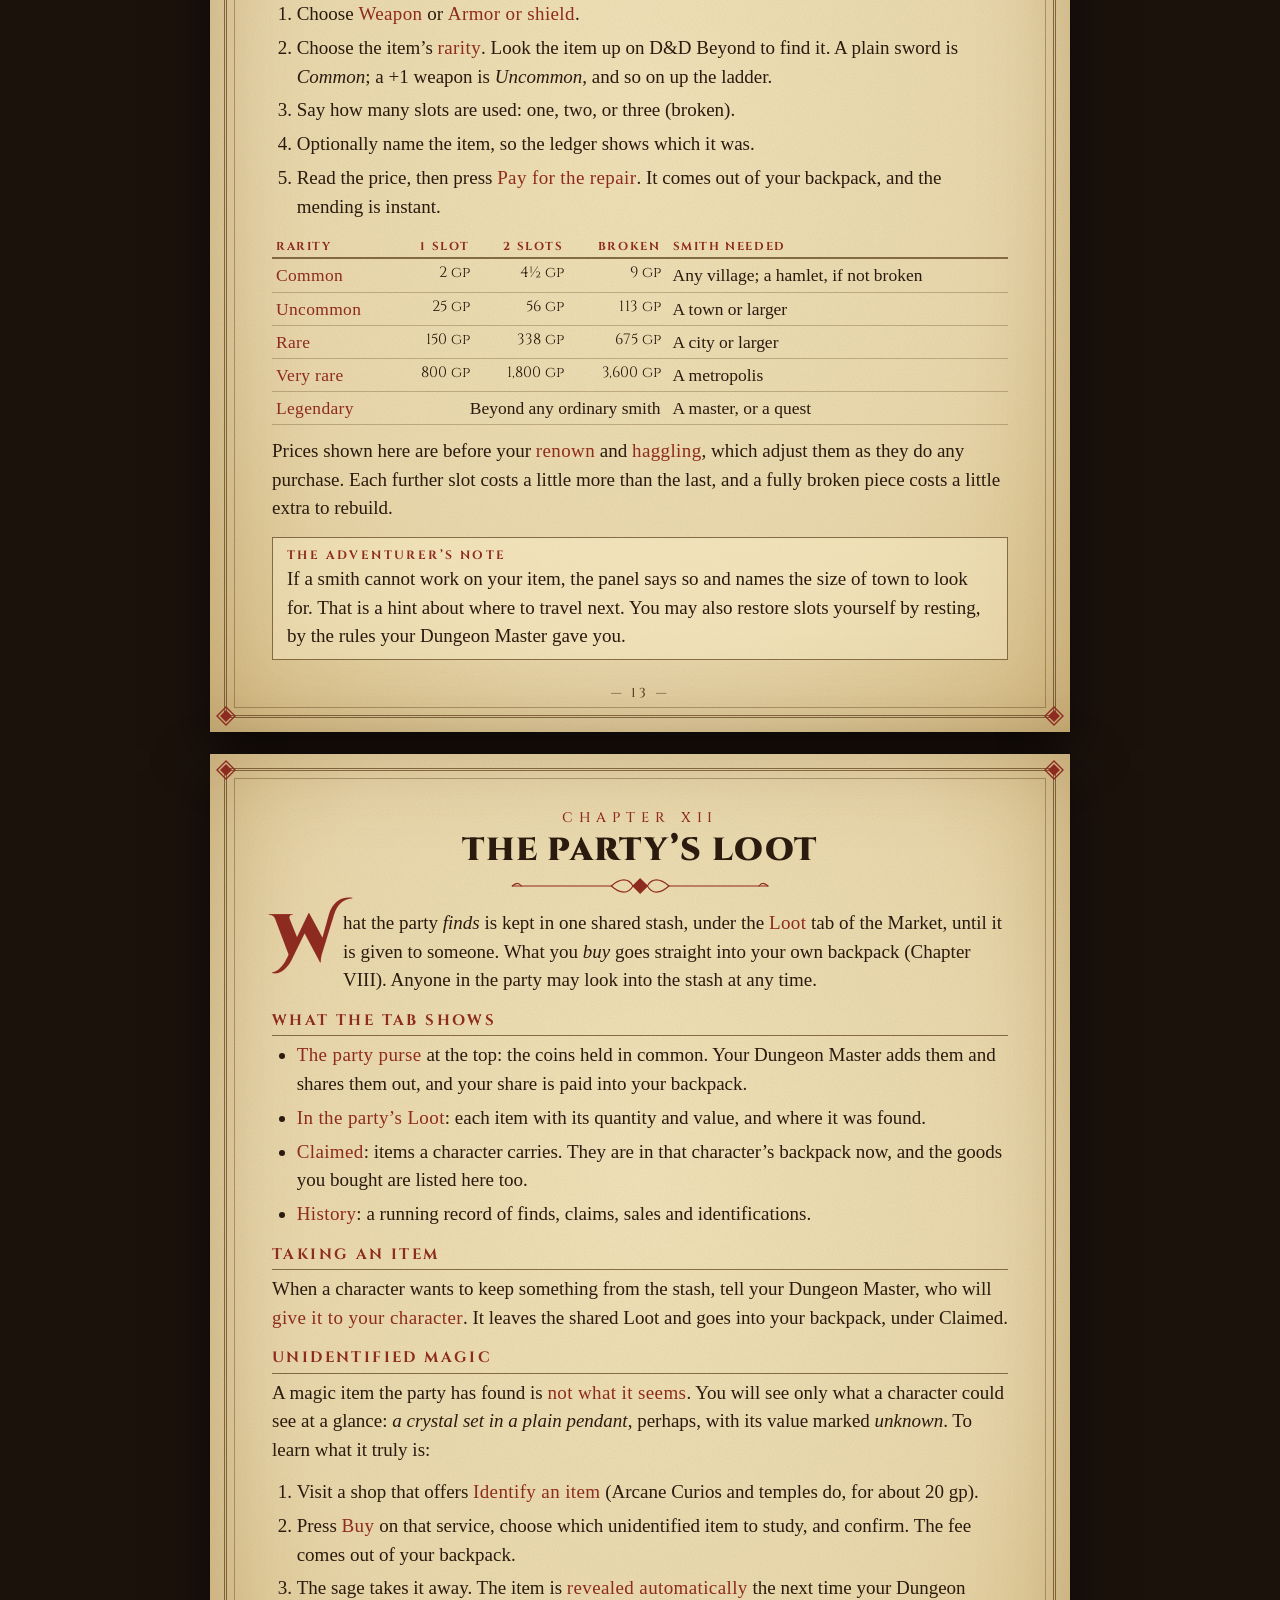
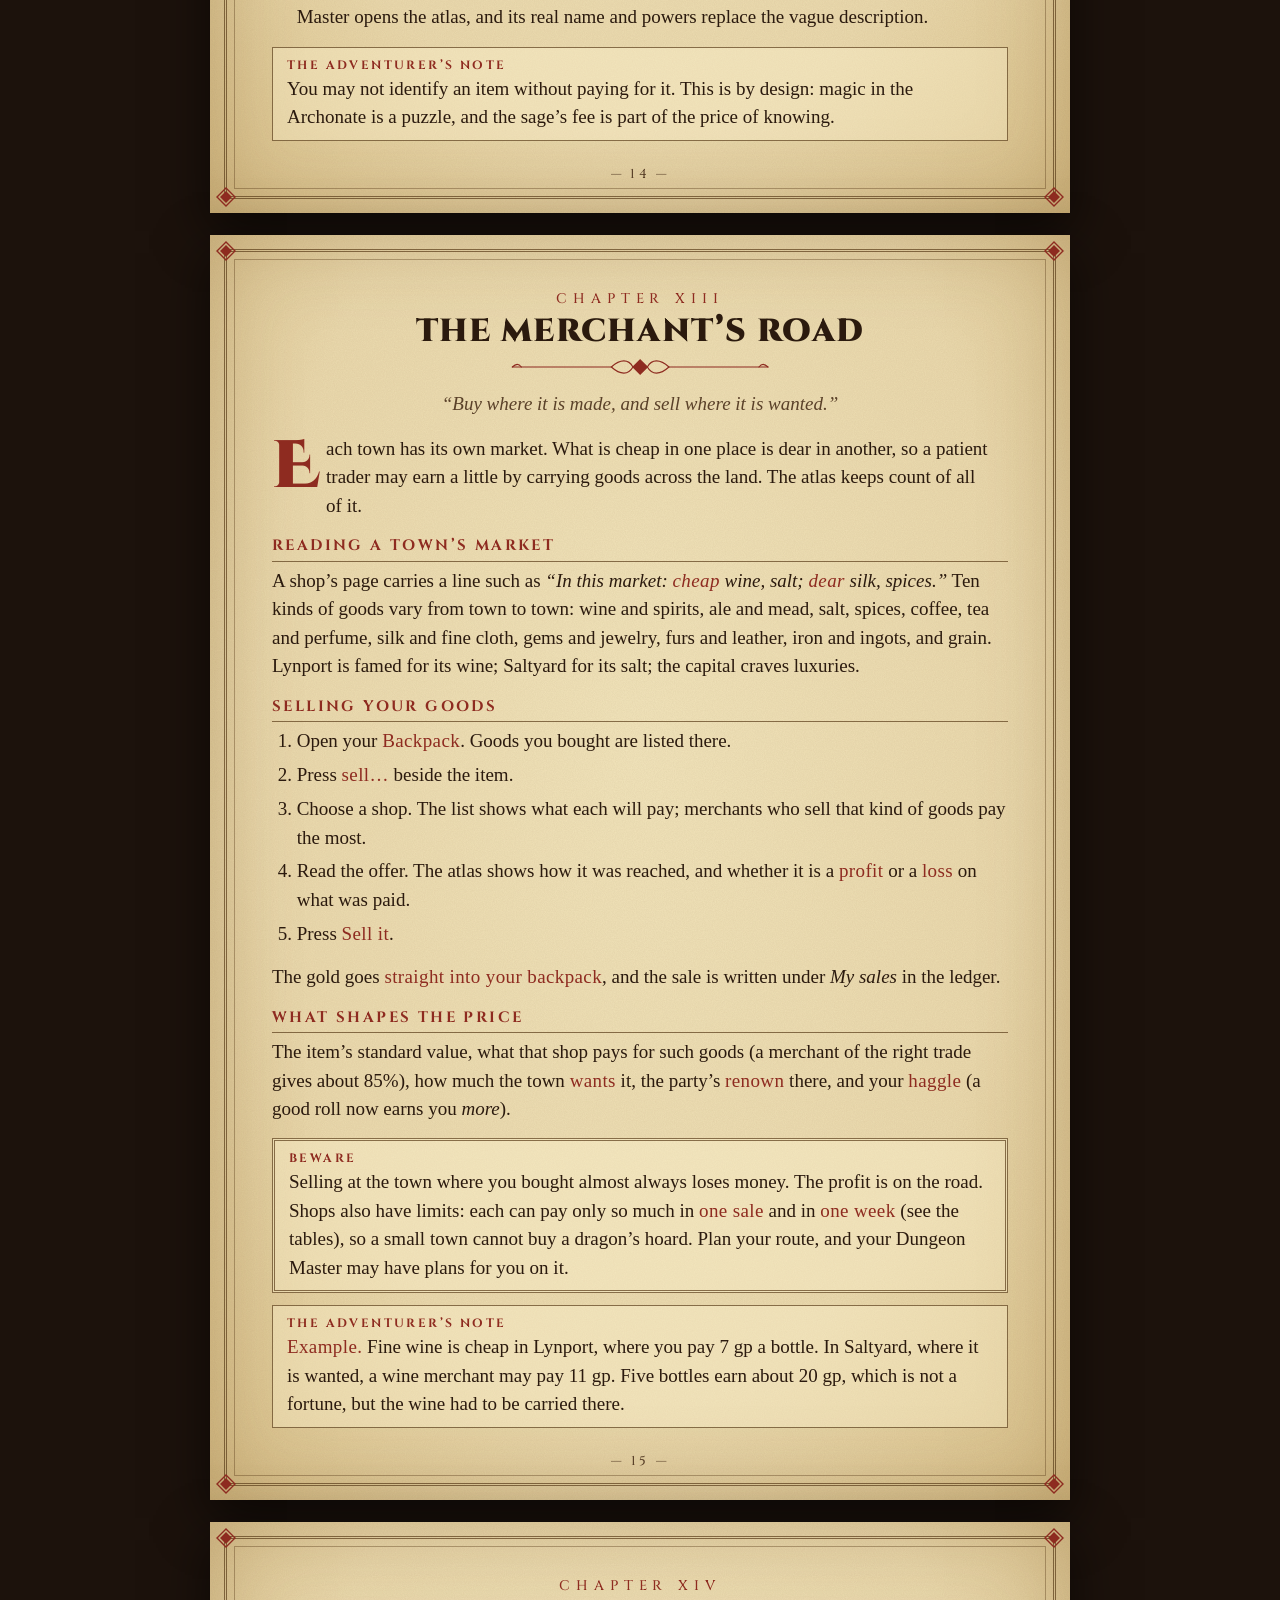
==== commit 4121905d: "Add files via upload" ====
--- a/guide.html
+++ b/guide.html
@@ -381,7 +381,7 @@
     <h3>Spending</h3>
     <p>When you buy, the price comes out of your backpack and the goods go in, in one stroke. If it does not hold enough, nothing happens (withdraw savings, sell spare goods, or ask your Dungeon Master). The atlas makes <b>change</b> for you, and spends platinum only when it must.</p>
     <h3>Giving to a companion</h3>
-    <p>Press <b>Give coins to a player&hellip;</b> in your backpack, or <b>give&hellip;</b> beside a thing you carry, and type the name of the player. You may give part of a stack, such as 2 of your 3 ropes. It is <b>instant</b>: it leaves your backpack and lands in theirs in one stroke, with a line in both histories, and they are told when they next open the atlas. Only they can give it back.</p>
+    <p>Press <b>Give coins to a player&hellip;</b> in your backpack, or <b>give&hellip;</b> beside a thing you carry, and choose the player from the list. You may give part of a stack, such as 2 of your 3 ropes. It is <b>instant</b>: it leaves your backpack and lands in theirs in one stroke, with a line in both histories, and they are told when they next open the atlas. Only they can give it back.</p>
     <div class="note"><p>Your Dungeon Master can switch backpacks off, and on again. While they are off, the old way applies: a purchase is written to the ledger and you settle the gold at the table.</p></div>
   </div>
   <div class="folio"></div>
